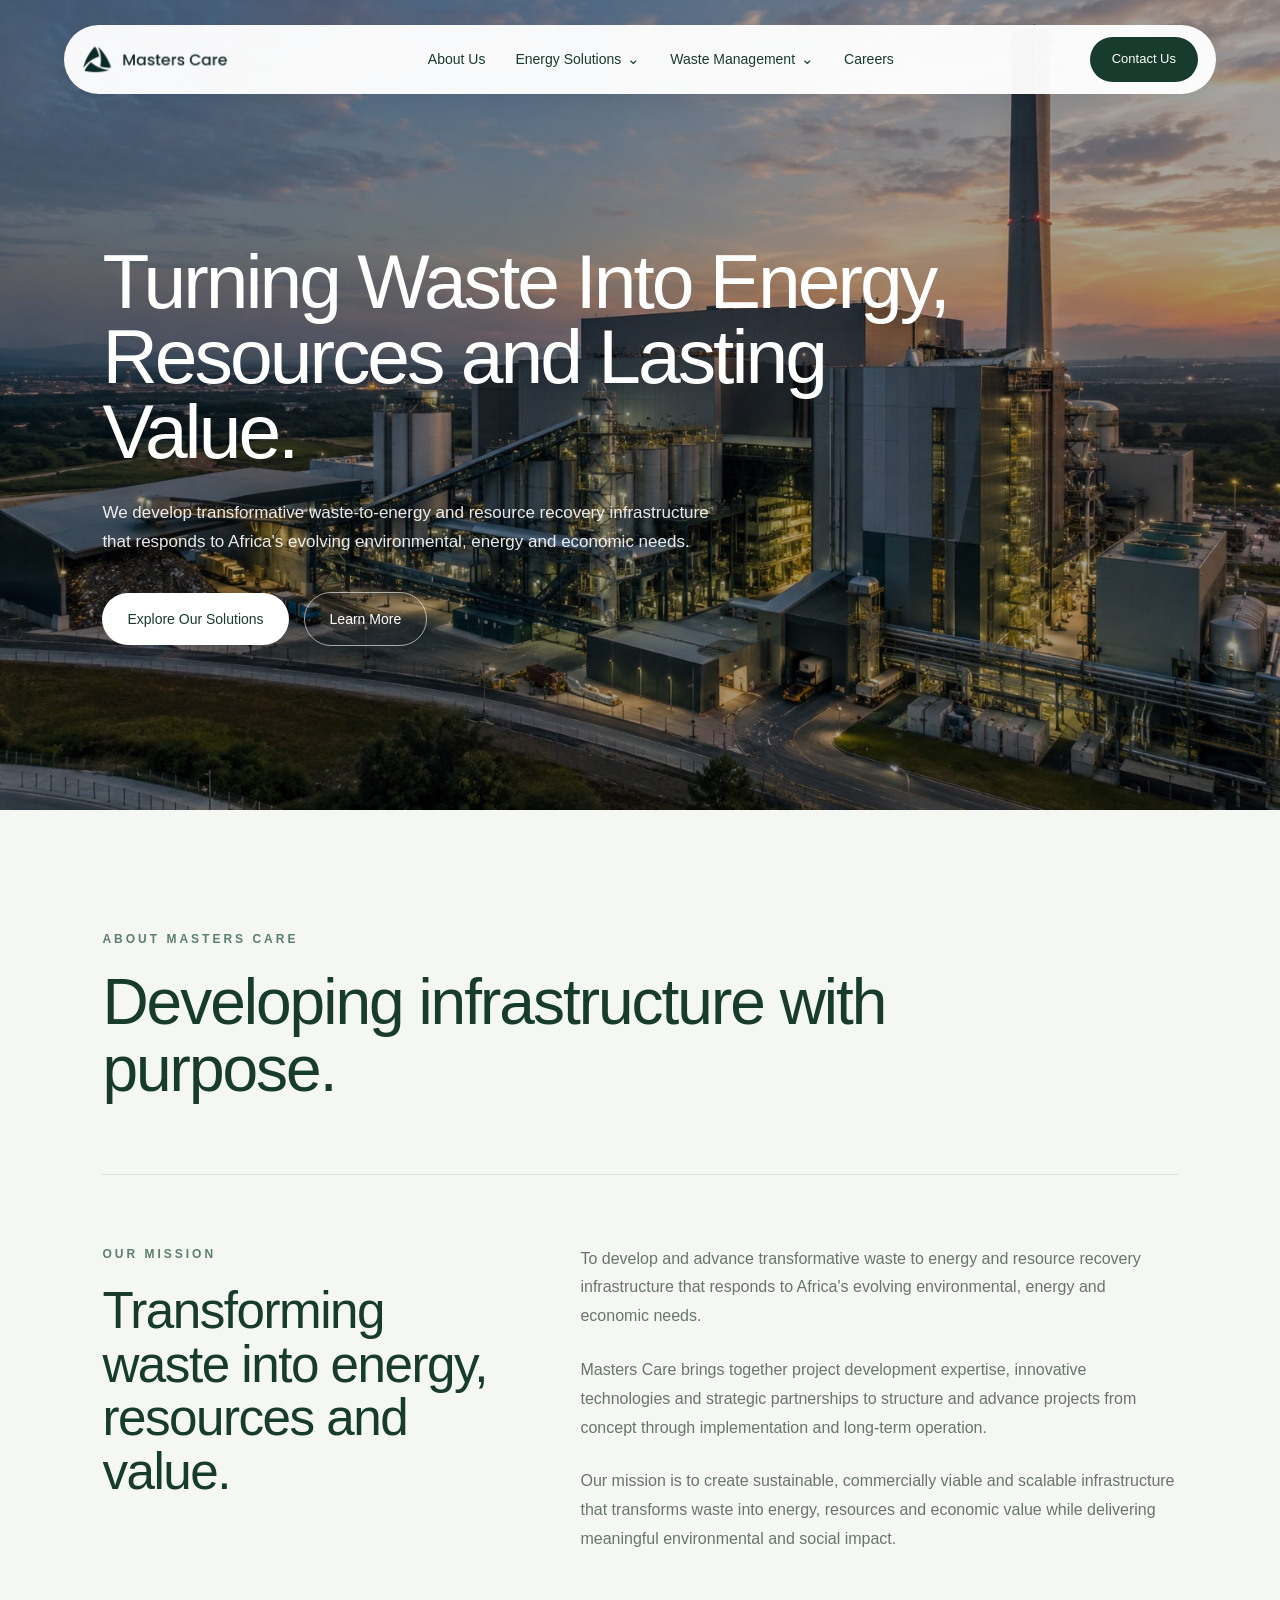
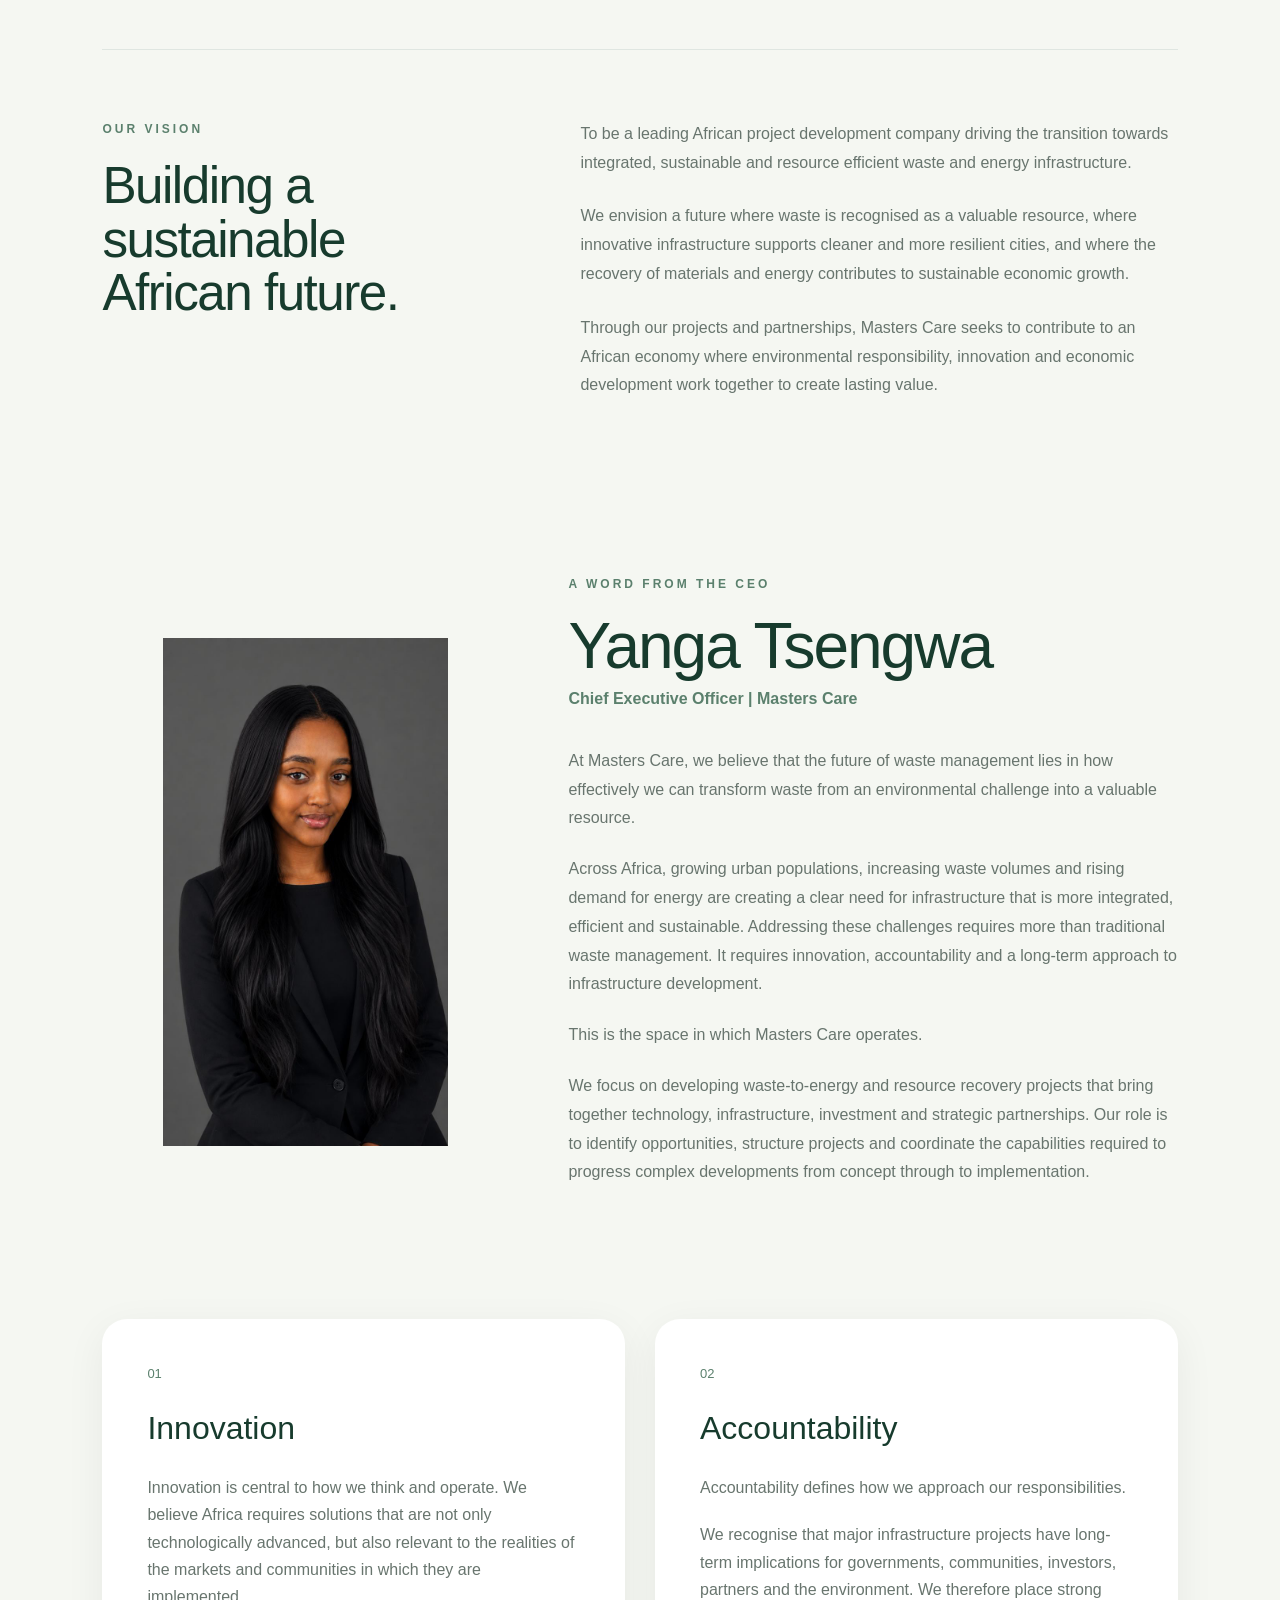
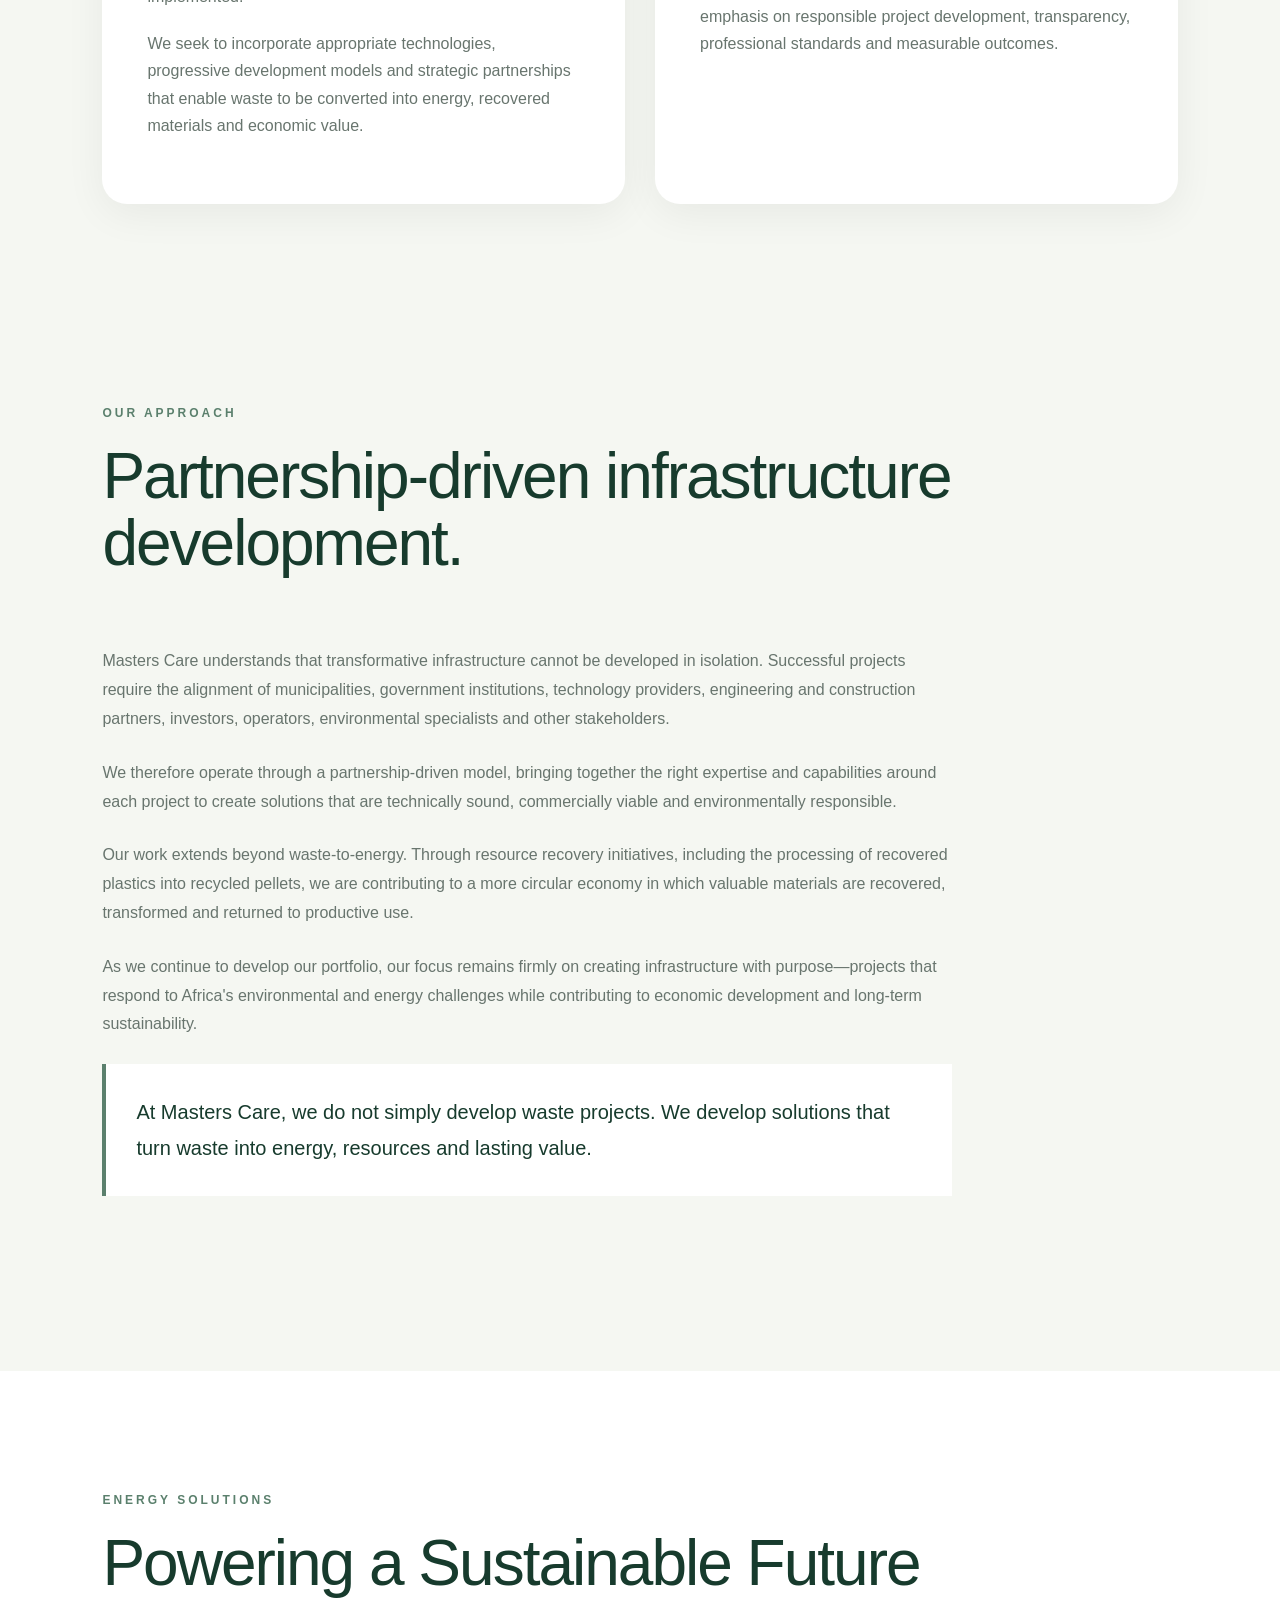
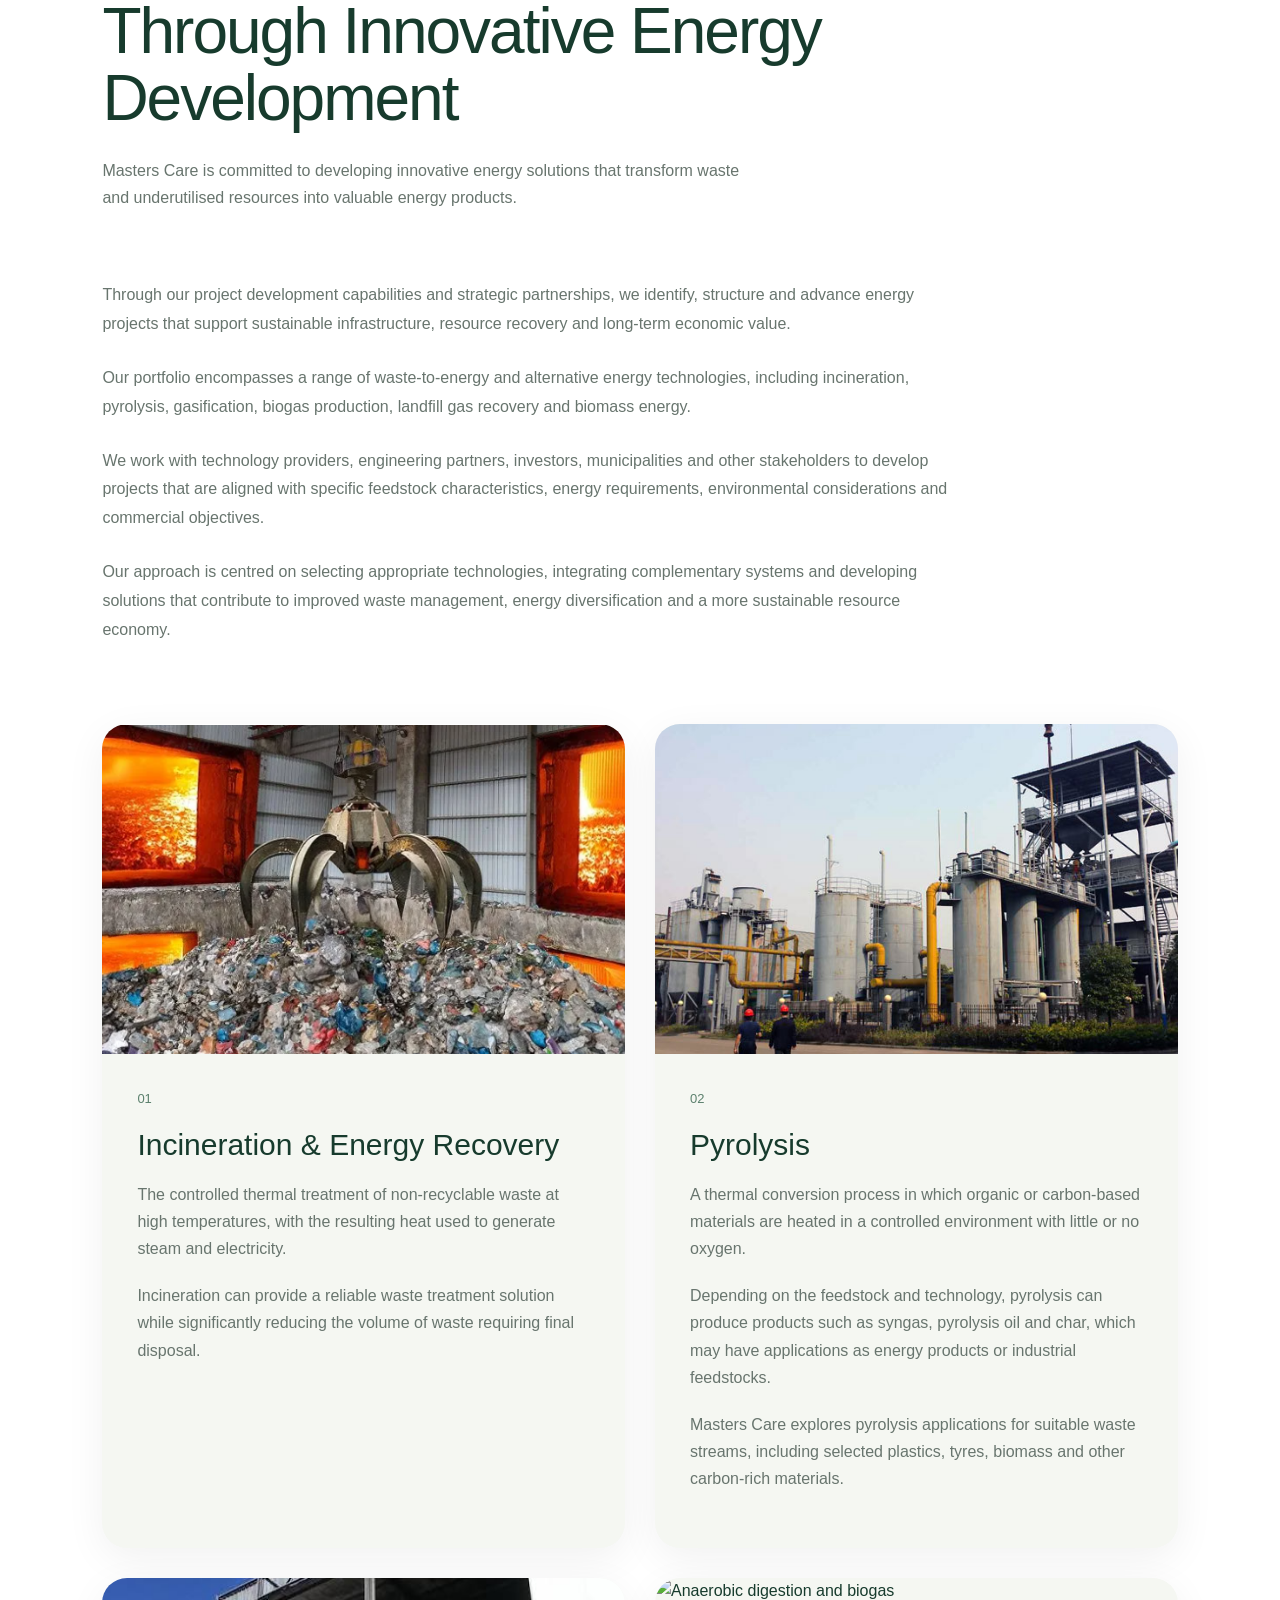
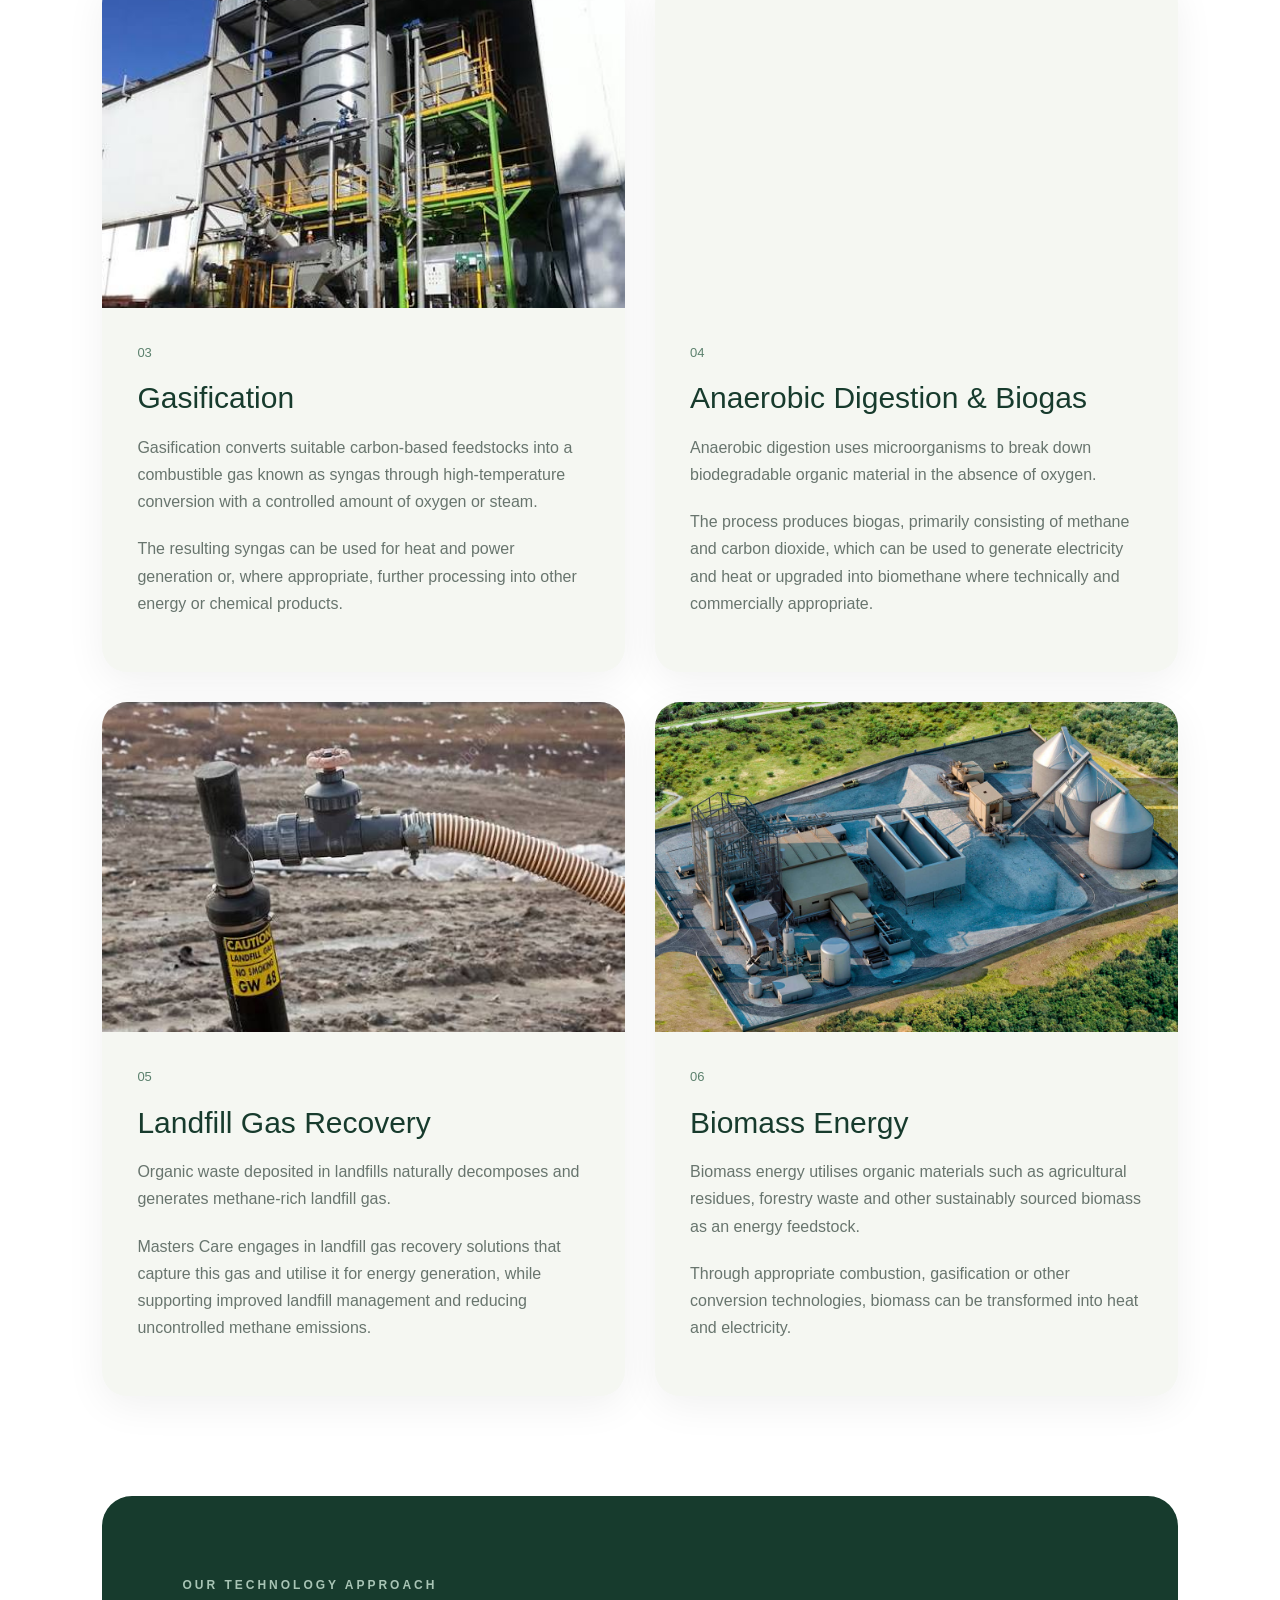
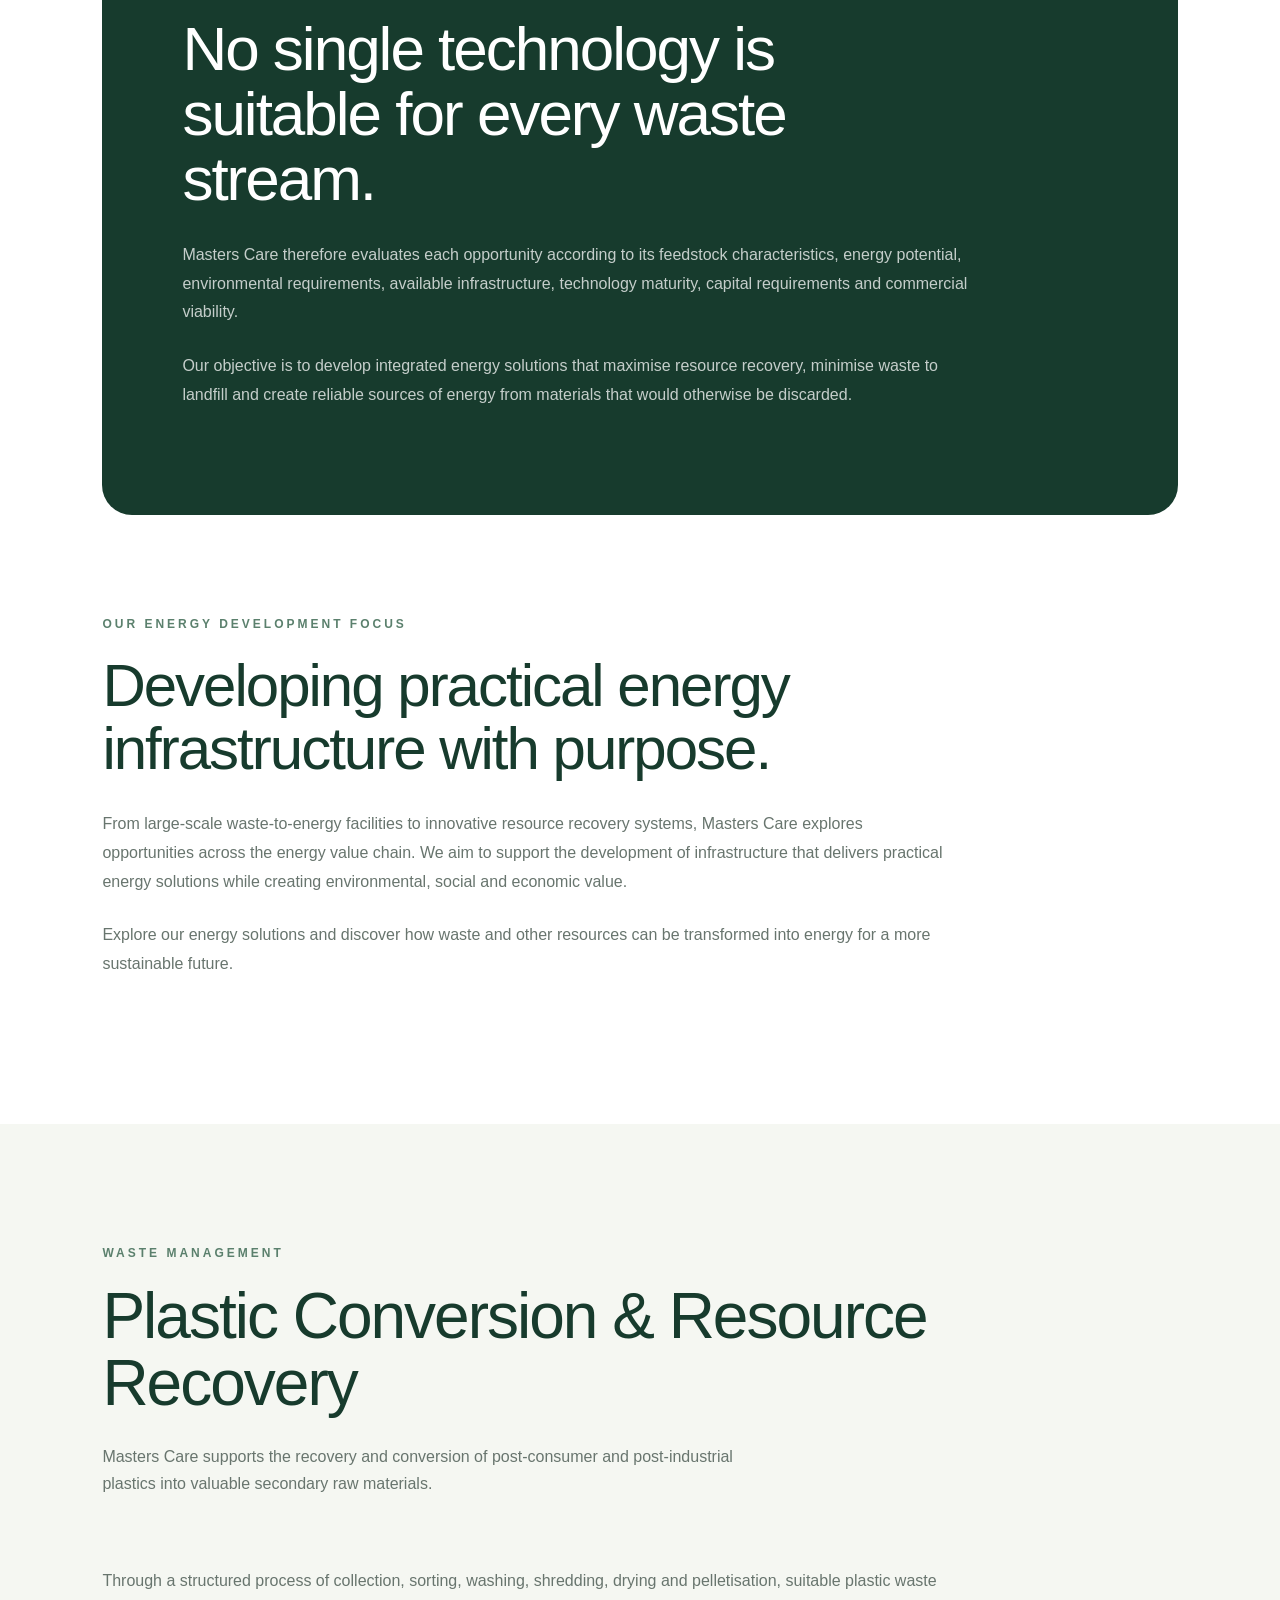
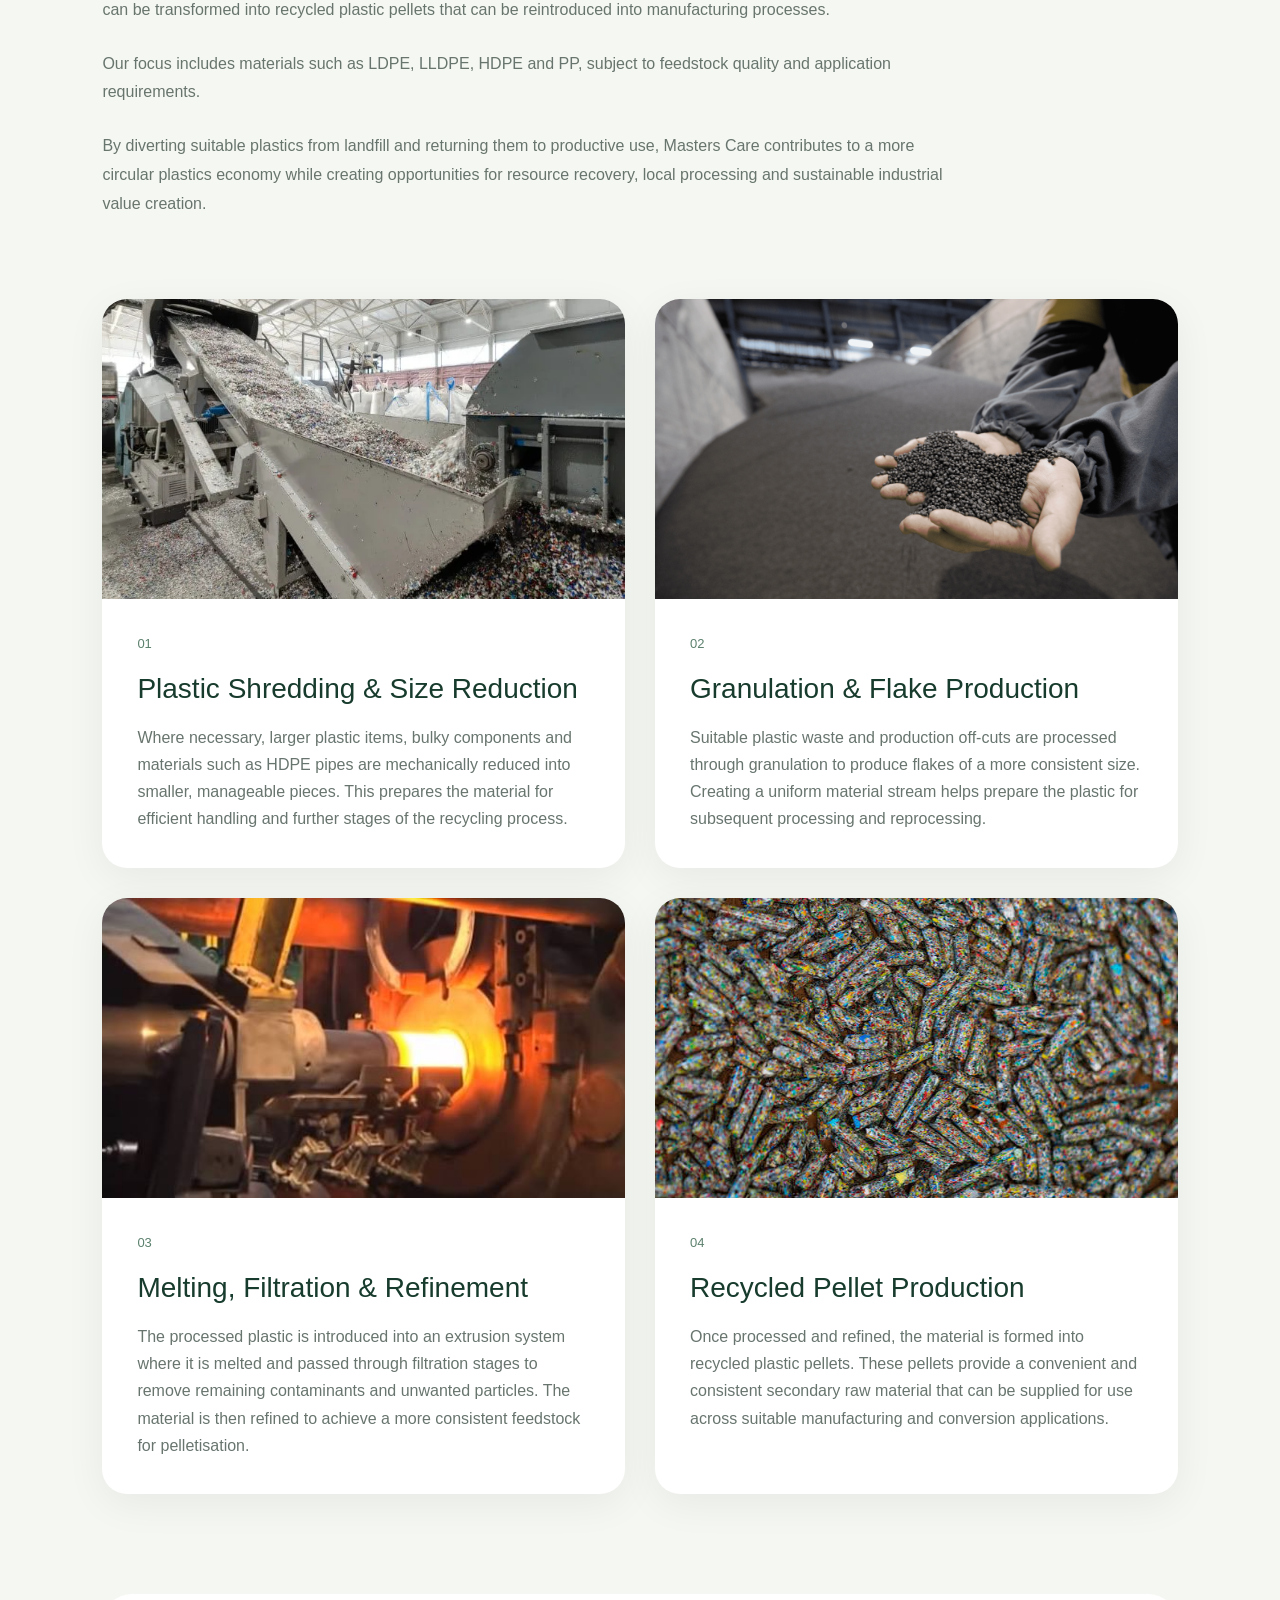
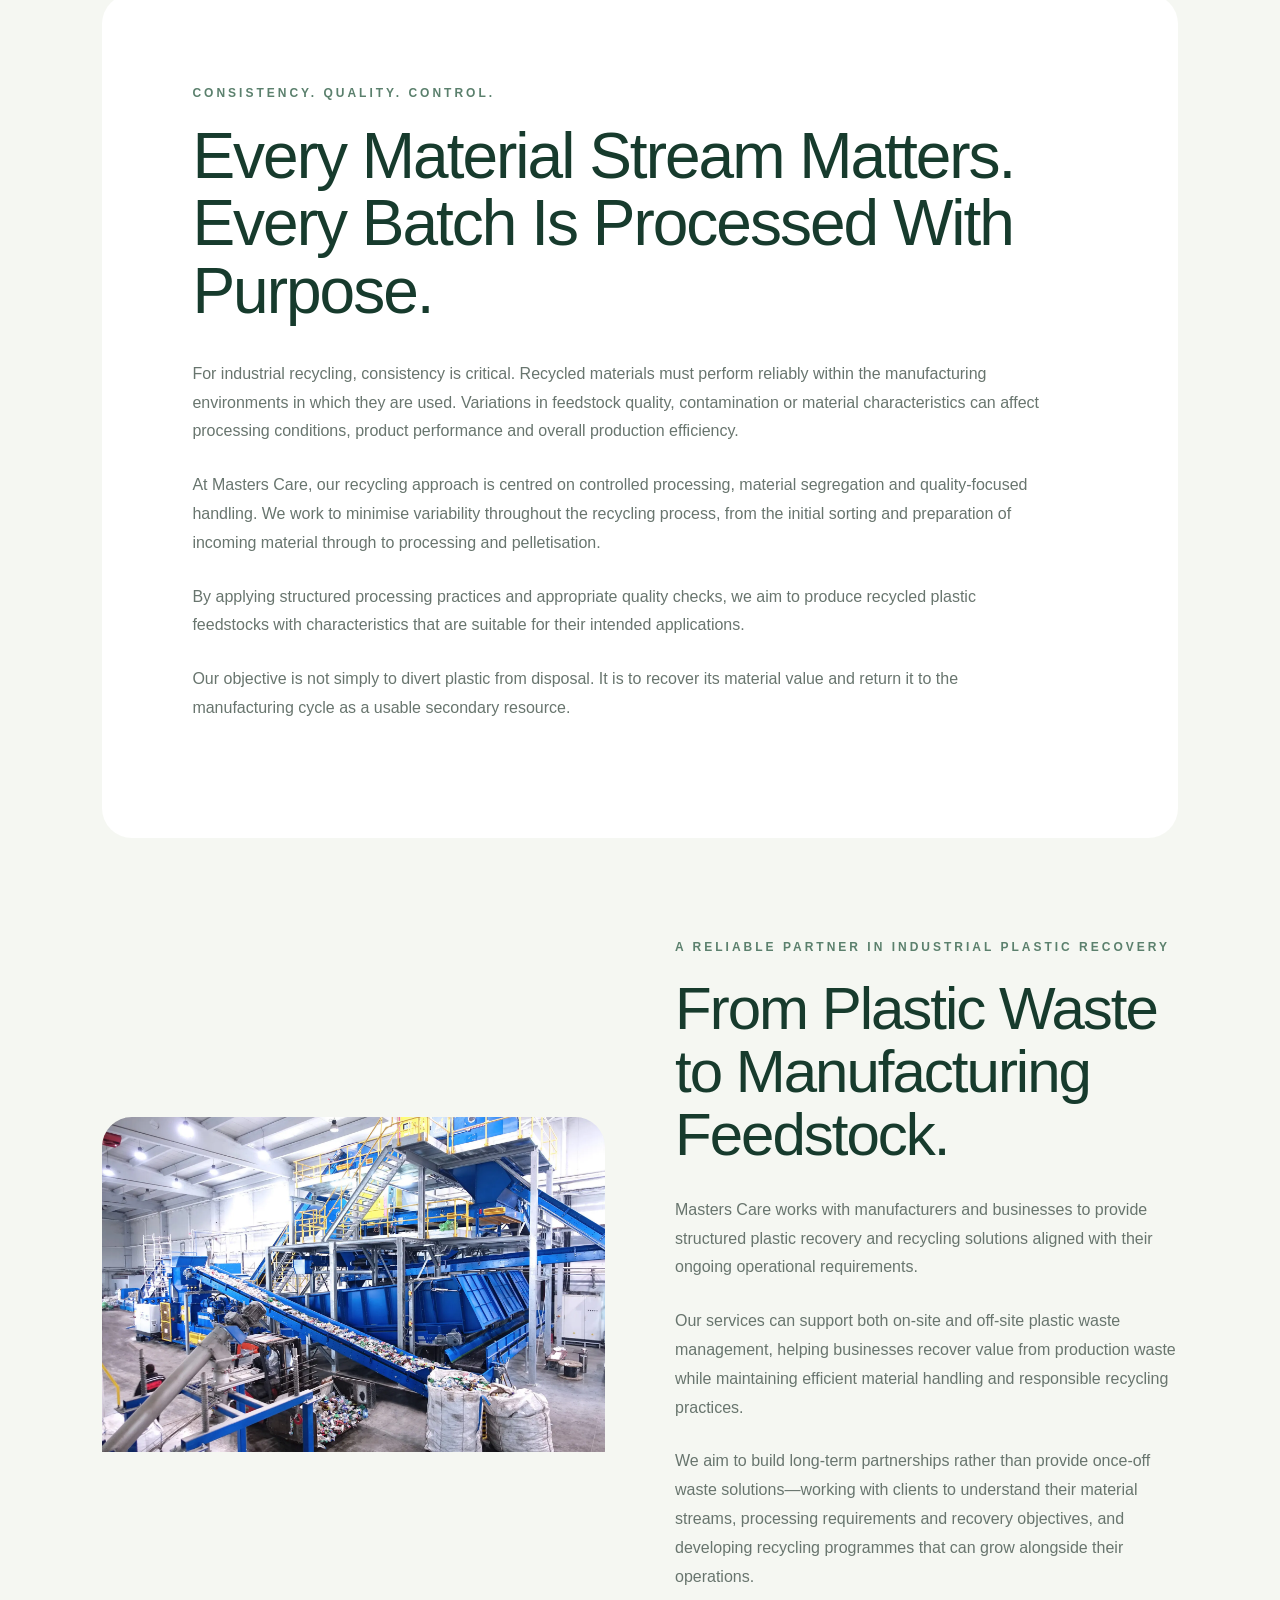
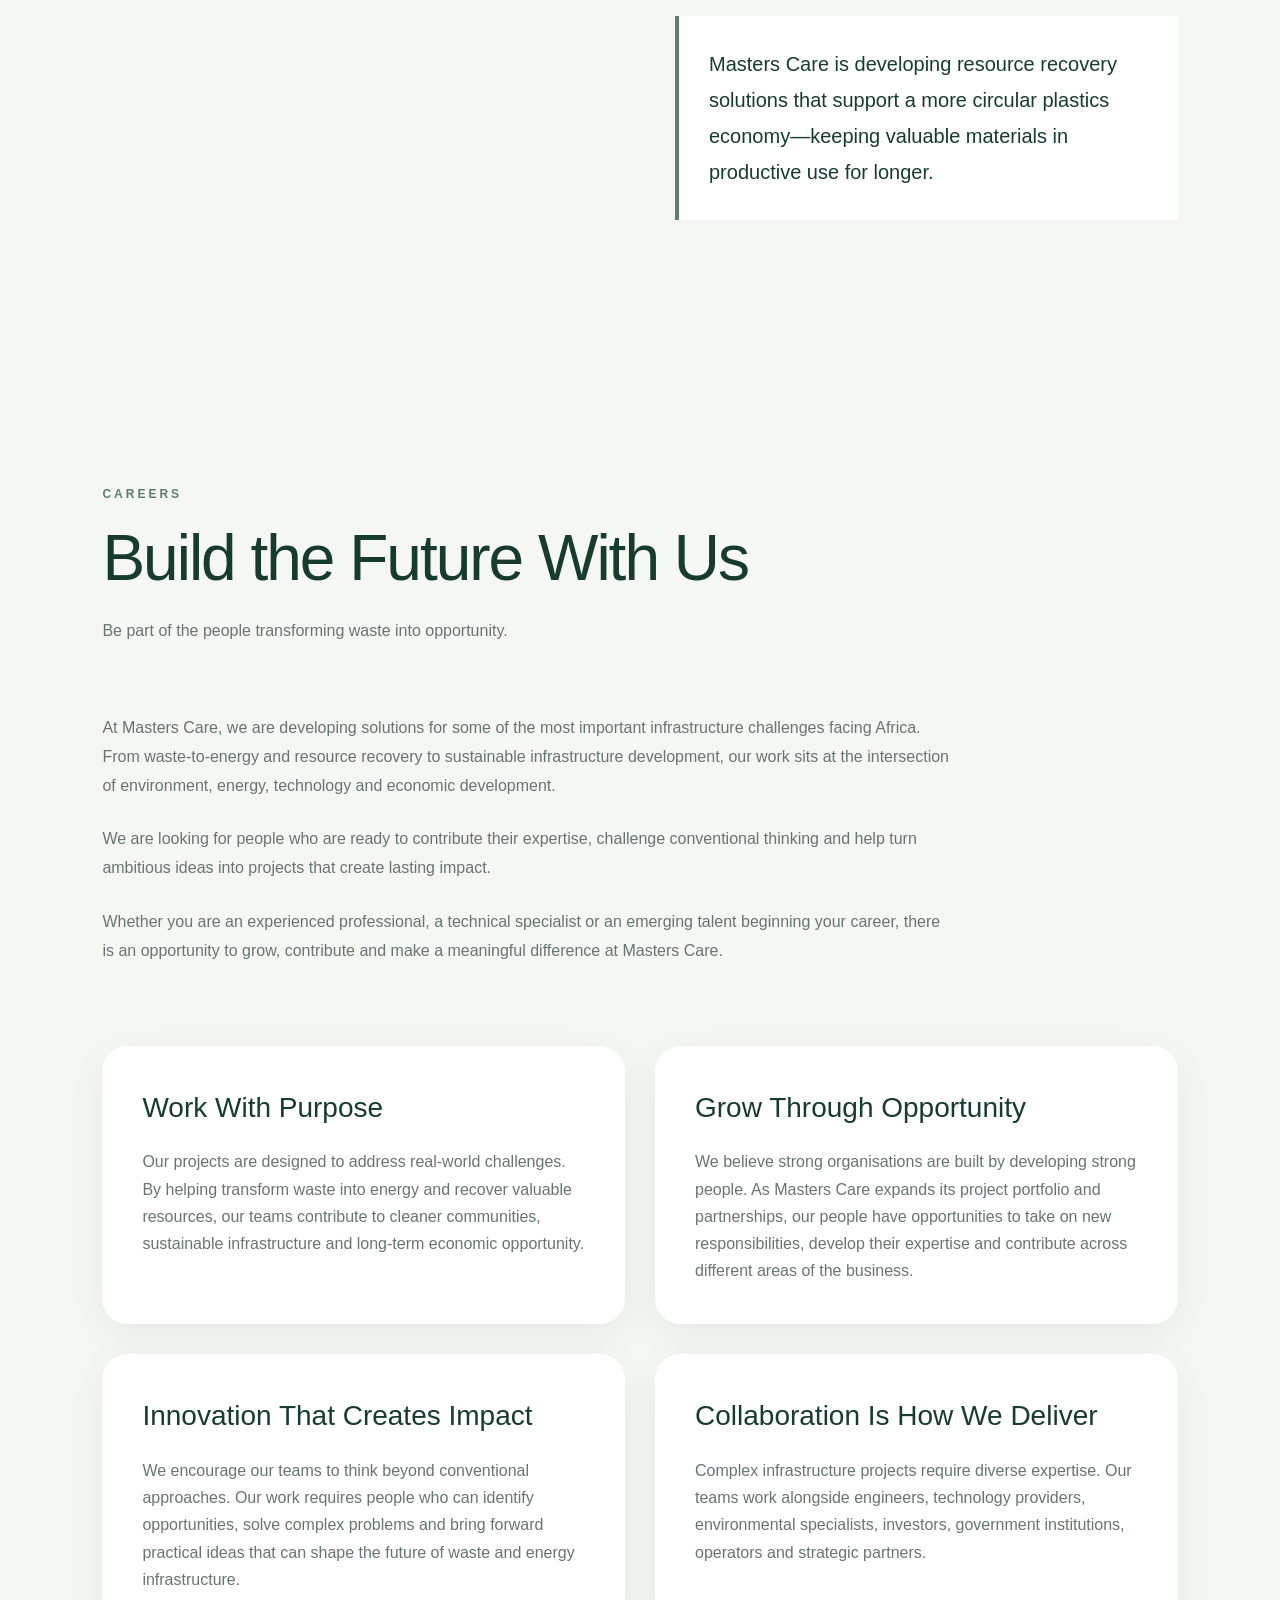
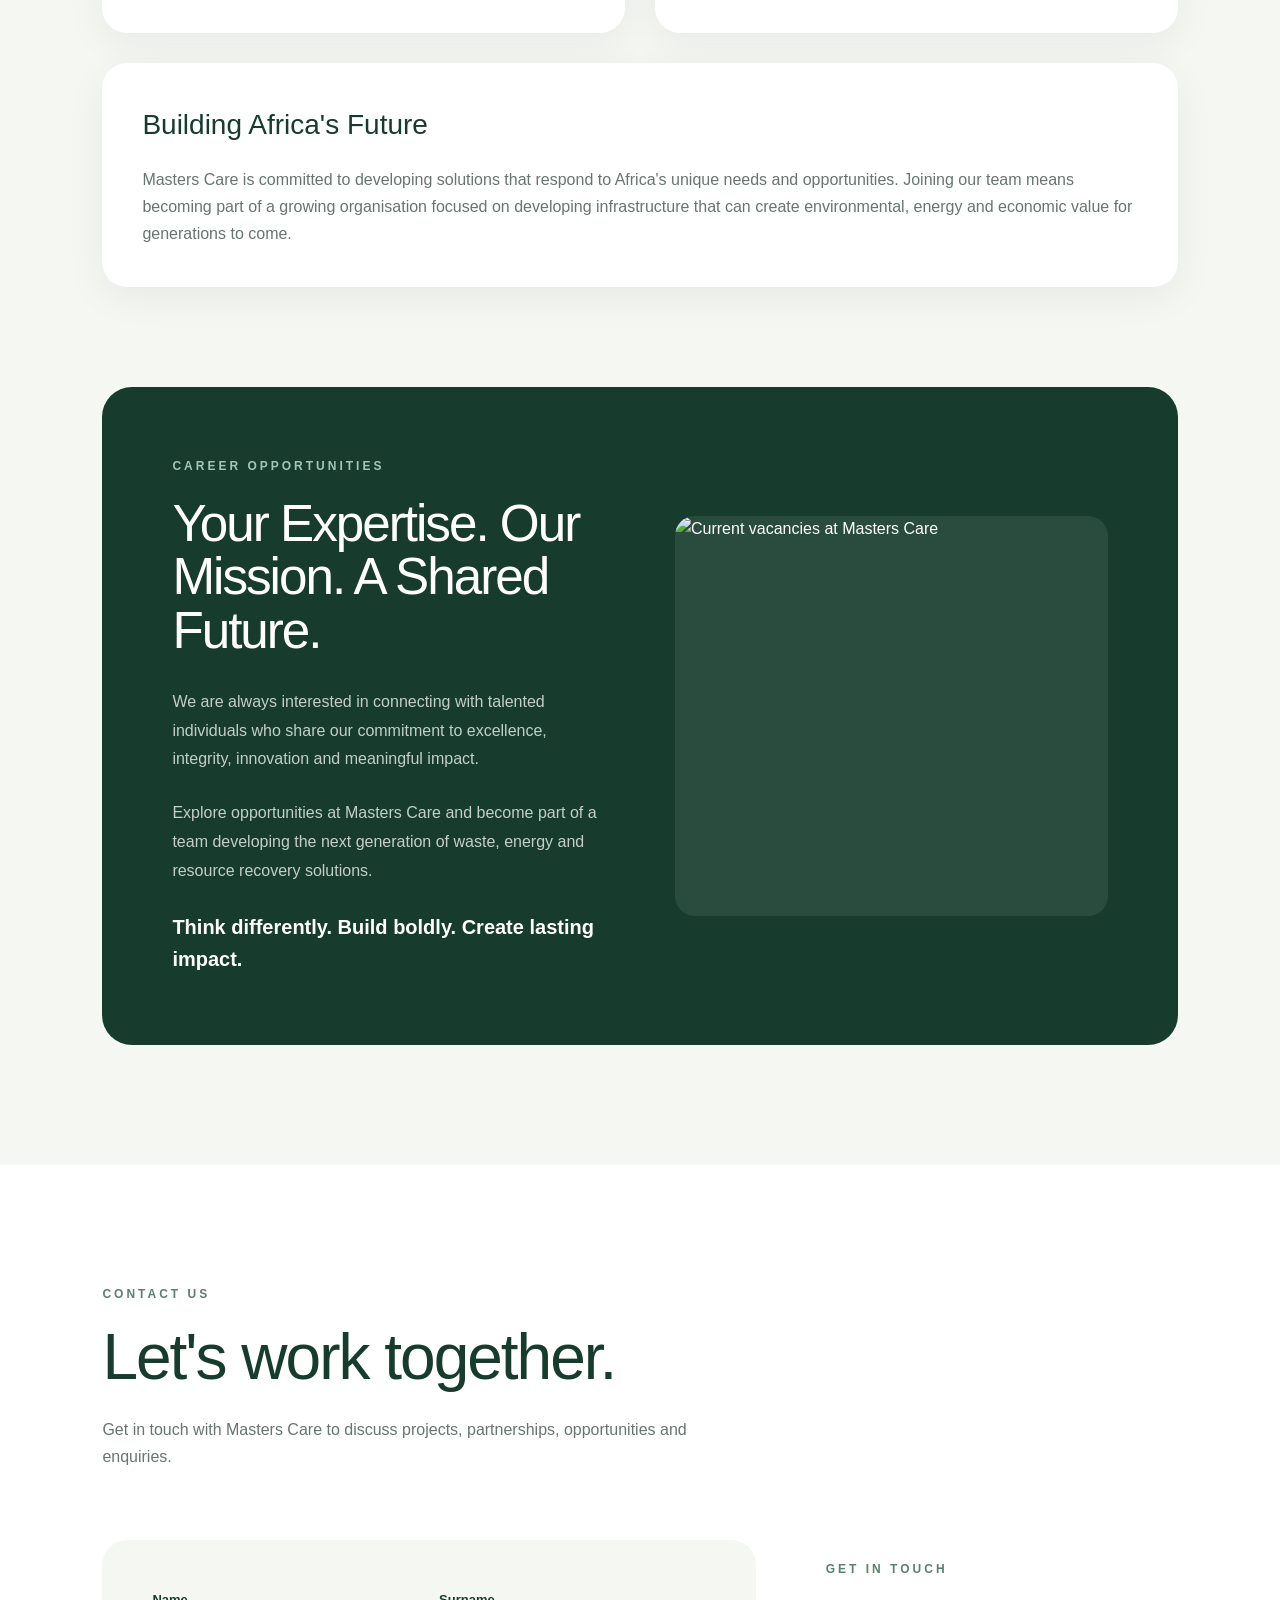
==== index.html @ 73dfe789 "Initial Masters Care website" ====
<!DOCTYPE html>

<html lang="en">
<head>
    <meta charset="UTF-8">
    <meta name="viewport" content="width=device-width, initial-scale=1.0">
    <link rel="icon" type="image/png" href="images/favicon_masterscare.png">


<title>Masters Care</title>

<meta
    name="description"
    content="Masters Care develops waste-to-energy, resource recovery and sustainable infrastructure solutions across Africa."
>

<link rel="stylesheet" href="css/style.css">


</head>

<body>


<!-- =====================================================
     NAVIGATION
====================================================== -->

<header class="navbar">

    <a href="#home" class="logo">
        <img
            src="images/masterscarelogo.png"
            alt="Masters Care Logo"
        >
    </a>

    <nav class="nav-links">

        <a href="#about">About Us</a>

        <div class="nav-dropdown">
            <button class="dropdown-toggle">
                Energy Solutions
                <span>⌄</span>
            </button>

            <div class="dropdown-menu">
                <a href="#energy">Energy Solutions</a>
                <a href="#incineration">Incineration</a>
                <a href="#pyrolysis">Pyrolysis</a>
                <a href="#gasification">Gasification</a>
                <a href="#anaerobic">Anaerobic Digestion & Biogas</a>
                <a href="#landfill-gas">Landfill Gas Recovery</a>
                <a href="#biomass">Biomass Energy</a>
            </div>
        </div>

        <div class="nav-dropdown">
            <button class="dropdown-toggle">
                Waste Management
                <span>⌄</span>
            </button>

            <div class="dropdown-menu">
                <a href="#waste-management">Waste Management</a>
                <a href="#shredding">Shredding & Size Reduction</a>
                <a href="#granulation">Granulation & Flake Production</a>
                <a href="#refinement">Melting, Filtration & Refinement</a>
                <a href="#pellets">Recycled Pellet Production</a>
            </div>
        </div>

        <a href="#careers">Careers</a>

        

    </nav>


    <div class="nav-actions">

        

        <a href="#contact" class="nav-contact">
            Contact Us
        </a>

        <button
            class="mobile-menu-button"
            aria-label="Open navigation menu"
            type="button"
        >
            ☰
        </button>

    </div>

</header>


<!-- =====================================================
     SEARCH
====================================================== -->

<div class="search-container">

    <form class="search-form">

        <input
            type="search"
            id="site-search"
            placeholder="Search Masters Care..."
            aria-label="Search website"
        >

        <button type="submit">
            Search
        </button>

    </form>

</div>


<!-- =====================================================
     MOBILE NAVIGATION
====================================================== -->

<div class="mobile-menu">

    <a href="#about">About Us</a>

    <a href="#energy">Energy Solutions</a>

    <a href="#waste-management">Waste Management</a>

    <a href="#careers">Careers</a>

    <a href="#contact">Contact Us</a>

</div>


<main>


    <!-- =================================================
         HOME / HERO
    ================================================== -->

    <section id="home" class="hero">

        <div class="hero-overlay"></div>

        <div class="hero-content">

          

            <h1>
                Turning Waste Into
                Energy, Resources
                and Lasting Value.
            </h1>

            <p class="hero-description">
                We develop transformative waste-to-energy and
                resource recovery infrastructure that responds
                to Africa's evolving environmental, energy and
                economic needs.
            </p>

            <div class="hero-buttons">

                <a href="#energy" class="primary-button">
                    Explore Our Solutions
                </a>

                <a href="#about" class="secondary-button">
                    Learn More
                </a>

            </div>

        </div>

    </section>


    <!-- =================================================
         ABOUT US
    ================================================== -->

    <section id="about" class="about-section">

        <div class="section-heading">

            <p class="section-label">
                ABOUT MASTERS CARE
            </p>

            <h2>
                Developing infrastructure
                with purpose.
            </h2>

        </div>


        <!-- MISSION -->

        <div class="about-block">

            <div class="about-block-heading">

                <p class="section-label">
                    OUR MISSION
                </p>

                <h3>
                    Transforming waste into
                    energy, resources and value.
                </h3>

            </div>

            <div class="about-block-content">

                <p>
                    To develop and advance transformative waste
                    to energy and resource recovery infrastructure
                    that responds to Africa's evolving environmental,
                    energy and economic needs.
                </p>

                <p>
                    Masters Care brings together project development
                    expertise, innovative technologies and strategic
                    partnerships to structure and advance projects
                    from concept through implementation and
                    long-term operation.
                </p>

                <p>
                    Our mission is to create sustainable,
                    commercially viable and scalable infrastructure
                    that transforms waste into energy, resources
                    and economic value while delivering meaningful
                    environmental and social impact.
                </p>

            </div>

        </div>


        <!-- VISION -->

        <div class="about-block">

            <div class="about-block-heading">

                <p class="section-label">
                    OUR VISION
                </p>

                <h3>
                    Building a sustainable
                    African future.
                </h3>

            </div>

            <div class="about-block-content">

                <p>
                    To be a leading African project development
                    company driving the transition towards
                    integrated, sustainable and resource efficient
                    waste and energy infrastructure.
                </p>

                <p>
                    We envision a future where waste is recognised
                    as a valuable resource, where innovative
                    infrastructure supports cleaner and more
                    resilient cities, and where the recovery of
                    materials and energy contributes to sustainable
                    economic growth.
                </p>

                <p>
                    Through our projects and partnerships,
                    Masters Care seeks to contribute to an African
                    economy where environmental responsibility,
                    innovation and economic development work
                    together to create lasting value.
                </p>

            </div>

        </div>


        <!-- CEO -->

        <div class="ceo-section">

            <div class="ceo-image">

                <img
                    src="images/about/ceo.jpg"
                    alt="Yanga Tsengwa, Chief Executive Officer of Masters Care"
                >

            </div>

            <div class="ceo-content">

                <p class="section-label">
                    A WORD FROM THE CEO
                </p>

                <h2>
                    Yanga Tsengwa
                </h2>

                <p class="ceo-title">
                    Chief Executive Officer | Masters Care
                </p>

                <p>
                    At Masters Care, we believe that the future
                    of waste management lies in how effectively
                    we can transform waste from an environmental
                    challenge into a valuable resource.
                </p>

                <p>
                    Across Africa, growing urban populations,
                    increasing waste volumes and rising demand
                    for energy are creating a clear need for
                    infrastructure that is more integrated,
                    efficient and sustainable. Addressing these
                    challenges requires more than traditional
                    waste management. It requires innovation,
                    accountability and a long-term approach to
                    infrastructure development.
                </p>

                <p>
                    This is the space in which Masters Care operates.
                </p>

                <p>
                    We focus on developing waste-to-energy and
                    resource recovery projects that bring together
                    technology, infrastructure, investment and
                    strategic partnerships. Our role is to identify
                    opportunities, structure projects and coordinate
                    the capabilities required to progress complex
                    developments from concept through to
                    implementation.
                </p>

            </div>

        </div>


        <!-- INNOVATION -->

        <div class="values-grid">

            <article class="value-card">

                <p class="card-number">
                    01
                </p>

                <h3>
                    Innovation
                </h3>

                <p>
                    Innovation is central to how we think and
                    operate. We believe Africa requires solutions
                    that are not only technologically advanced,
                    but also relevant to the realities of the
                    markets and communities in which they are
                    implemented.
                </p>

                <p>
                    We seek to incorporate appropriate technologies,
                    progressive development models and strategic
                    partnerships that enable waste to be converted
                    into energy, recovered materials and economic
                    value.
                </p>

            </article>


            <!-- ACCOUNTABILITY -->

            <article class="value-card">

                <p class="card-number">
                    02
                </p>

                <h3>
                    Accountability
                </h3>

                <p>
                    Accountability defines how we approach our
                    responsibilities.
                </p>

                <p>
                    We recognise that major infrastructure projects
                    have long-term implications for governments,
                    communities, investors, partners and the
                    environment. We therefore place strong emphasis
                    on responsible project development, transparency,
                    professional standards and measurable outcomes.
                </p>

            </article>

        </div>


        <!-- OUR APPROACH -->

        <div class="approach-section">

            <div class="section-heading">

                <p class="section-label">
                    OUR APPROACH
                </p>

                <h2>
                    Partnership-driven
                    infrastructure development.
                </h2>

            </div>

            <div class="approach-content">

                <p>
                    Masters Care understands that transformative
                    infrastructure cannot be developed in isolation.
                    Successful projects require the alignment of
                    municipalities, government institutions,
                    technology providers, engineering and
                    construction partners, investors, operators,
                    environmental specialists and other stakeholders.
                </p>

                <p>
                    We therefore operate through a partnership-driven
                    model, bringing together the right expertise and
                    capabilities around each project to create
                    solutions that are technically sound,
                    commercially viable and environmentally responsible.
                </p>

                <p>
                    Our work extends beyond waste-to-energy. Through
                    resource recovery initiatives, including the
                    processing of recovered plastics into recycled
                    pellets, we are contributing to a more circular
                    economy in which valuable materials are recovered,
                    transformed and returned to productive use.
                </p>

                <p>
                    As we continue to develop our portfolio, our
                    focus remains firmly on creating infrastructure
                    with purpose—projects that respond to Africa's
                    environmental and energy challenges while
                    contributing to economic development and
                    long-term sustainability.
                </p>

                <p class="approach-highlight">
                    At Masters Care, we do not simply develop
                    waste projects. We develop solutions that turn
                    waste into energy, resources and lasting value.
                </p>

            </div>

        </div>

    </section>


    <!-- =================================================
         ENERGY SOLUTIONS
    ================================================== -->

    <section id="energy" class="energy-section">

        <div class="section-heading">

            <p class="section-label">
                ENERGY SOLUTIONS
            </p>

            <h2>
                Powering a Sustainable Future
                Through Innovative Energy Development
            </h2>

            <p>
                Masters Care is committed to developing innovative
                energy solutions that transform waste and
                underutilised resources into valuable energy
                products.
            </p>

        </div>


        <div class="energy-introduction">

            <p>
                Through our project development capabilities and
                strategic partnerships, we identify, structure and
                advance energy projects that support sustainable
                infrastructure, resource recovery and long-term
                economic value.
            </p>

            <p>
                Our portfolio encompasses a range of waste-to-energy
                and alternative energy technologies, including
                incineration, pyrolysis, gasification, biogas
                production, landfill gas recovery and biomass energy.
            </p>

            <p>
                We work with technology providers, engineering
                partners, investors, municipalities and other
                stakeholders to develop projects that are aligned
                with specific feedstock characteristics, energy
                requirements, environmental considerations and
                commercial objectives.
            </p>

            <p>
                Our approach is centred on selecting appropriate
                technologies, integrating complementary systems and
                developing solutions that contribute to improved
                waste management, energy diversification and a more
                sustainable resource economy.
            </p>

        </div>


        <div class="energy-solutions-grid">


            <!-- INCINERATION -->

            <article id="incineration" class="energy-card">

                <img
                    src="images/energy/incineration.png"
                    alt="Incineration and energy recovery"
                >

                <div class="energy-card-content">

                    <p class="card-number">
                        01
                    </p>

                    <h3>
                        Incineration & Energy Recovery
                    </h3>

                    <p>
                        The controlled thermal treatment of
                        non-recyclable waste at high temperatures,
                        with the resulting heat used to generate
                        steam and electricity.
                    </p>

                    <p>
                        Incineration can provide a reliable waste
                        treatment solution while significantly
                        reducing the volume of waste requiring
                        final disposal.
                    </p>

                </div>

            </article>


            <!-- PYROLYSIS -->

            <article id="pyrolysis" class="energy-card">

                <img
                    src="images/energy/waste-pyrolysis-plant.jpg"
                    alt="Pyrolysis waste conversion"
                >

                <div class="energy-card-content">

                    <p class="card-number">
                        02
                    </p>

                    <h3>
                        Pyrolysis
                    </h3>

                    <p>
                        A thermal conversion process in which
                        organic or carbon-based materials are
                        heated in a controlled environment with
                        little or no oxygen.
                    </p>

                    <p>
                        Depending on the feedstock and technology,
                        pyrolysis can produce products such as
                        syngas, pyrolysis oil and char, which may
                        have applications as energy products or
                        industrial feedstocks.
                    </p>

                    <p>
                        Masters Care explores pyrolysis applications
                        for suitable waste streams, including
                        selected plastics, tyres, biomass and other
                        carbon-rich materials.
                    </p>

                </div>

            </article>


            <!-- GASIFICATION -->

            <article id="gasification" class="energy-card">

                <img
                    src="images/energy/gasitification.jpg"
                    alt="Gasification technology"
                >

                <div class="energy-card-content">

                    <p class="card-number">
                        03
                    </p>

                    <h3>
                        Gasification
                    </h3>

                    <p>
                        Gasification converts suitable carbon-based
                        feedstocks into a combustible gas known as
                        syngas through high-temperature conversion
                        with a controlled amount of oxygen or steam.
                    </p>

                    <p>
                        The resulting syngas can be used for heat
                        and power generation or, where appropriate,
                        further processing into other energy or
                        chemical products.
                    </p>

                </div>

            </article>


            <!-- ANAEROBIC DIGESTION -->

            <article id="anaerobic" class="energy-card">

                <img
                    src="images/energy/anaerobic-digestion.jpg"
                    alt="Anaerobic digestion and biogas"
                >

                <div class="energy-card-content">

                    <p class="card-number">
                        04
                    </p>

                    <h3>
                        Anaerobic Digestion & Biogas
                    </h3>

                    <p>
                        Anaerobic digestion uses microorganisms to
                        break down biodegradable organic material
                        in the absence of oxygen.
                    </p>

                    <p>
                        The process produces biogas, primarily
                        consisting of methane and carbon dioxide,
                        which can be used to generate electricity
                        and heat or upgraded into biomethane where
                        technically and commercially appropriate.
                    </p>

                </div>

            </article>


            <!-- LANDFILL GAS -->

            <article id="landfill-gas" class="energy-card">

                <img
                    src="images/energy/landfill-gas.jpg"
                    alt="Landfill gas recovery"
                >

                <div class="energy-card-content">

                    <p class="card-number">
                        05
                    </p>

                    <h3>
                        Landfill Gas Recovery
                    </h3>

                    <p>
                        Organic waste deposited in landfills
                        naturally decomposes and generates
                        methane-rich landfill gas.
                    </p>

                    <p>
                        Masters Care engages in landfill gas
                        recovery solutions that capture this gas
                        and utilise it for energy generation,
                        while supporting improved landfill
                        management and reducing uncontrolled
                        methane emissions.
                    </p>

                </div>

            </article>


            <!-- BIOMASS -->

            <article id="biomass" class="energy-card">

                <img
                    src="images/energy/biomass-energy.jpg"
                    alt="Biomass energy"
                >

                <div class="energy-card-content">

                    <p class="card-number">
                        06
                    </p>

                    <h3>
                        Biomass Energy
                    </h3>

                    <p>
                        Biomass energy utilises organic materials
                        such as agricultural residues, forestry
                        waste and other sustainably sourced
                        biomass as an energy feedstock.
                    </p>

                    <p>
                        Through appropriate combustion,
                        gasification or other conversion
                        technologies, biomass can be transformed
                        into heat and electricity.
                    </p>

                </div>

            </article>

        </div>


        <!-- TECHNOLOGY APPROACH -->

        <div class="technology-approach">

            <p class="section-label">
                OUR TECHNOLOGY APPROACH
            </p>

            <h2>
                No single technology is suitable
                for every waste stream.
            </h2>

            <p>
                Masters Care therefore evaluates each opportunity
                according to its feedstock characteristics,
                energy potential, environmental requirements,
                available infrastructure, technology maturity,
                capital requirements and commercial viability.
            </p>

            <p>
                Our objective is to develop integrated energy
                solutions that maximise resource recovery,
                minimise waste to landfill and create reliable
                sources of energy from materials that would
                otherwise be discarded.
            </p>

        </div>


        <!-- ENERGY DEVELOPMENT FOCUS -->

        <div class="energy-focus">

            <p class="section-label">
                OUR ENERGY DEVELOPMENT FOCUS
            </p>

            <h2>
                Developing practical energy
                infrastructure with purpose.
            </h2>

            <p>
                From large-scale waste-to-energy facilities to
                innovative resource recovery systems, Masters
                Care explores opportunities across the energy
                value chain. We aim to support the development
                of infrastructure that delivers practical energy
                solutions while creating environmental, social
                and economic value.
            </p>

            <p>
                Explore our energy solutions and discover how
                waste and other resources can be transformed
                into energy for a more sustainable future.
            </p>

        </div>

    </section>


    <!-- =================================================
         WASTE MANAGEMENT
    ================================================== -->

    <section id="waste-management" class="waste-section">

        <div class="section-heading">

            <p class="section-label">
                WASTE MANAGEMENT
            </p>

            <h2>
                Plastic Conversion &
                Resource Recovery
            </h2>

            <p>
                Masters Care supports the recovery and conversion
                of post-consumer and post-industrial plastics into
                valuable secondary raw materials.
            </p>

        </div>


        <div class="waste-introduction">

            <p>
                Through a structured process of collection,
                sorting, washing, shredding, drying and
                pelletisation, suitable plastic waste can be
                transformed into recycled plastic pellets that
                can be reintroduced into manufacturing processes.
            </p>

            <p>
                Our focus includes materials such as LDPE, LLDPE,
                HDPE and PP, subject to feedstock quality and
                application requirements.
            </p>

            <p>
                By diverting suitable plastics from landfill and
                returning them to productive use, Masters Care
                contributes to a more circular plastics economy
                while creating opportunities for resource recovery,
                local processing and sustainable industrial value
                creation.
            </p>

        </div>


        <!-- PROCESS -->

        <div class="recycling-process">

            <article id="shredding" class="process-card">

                <img
                    src="images\waste\plastic_shredder.jpg"
                    alt="Plastic shredding and size reduction"
                >

                <div class="process-content">

                    <p class="card-number">
                        01
                    </p>

                    <h3>
                        Plastic Shredding & Size Reduction
                    </h3>

                    <p>
                        Where necessary, larger plastic items,
                        bulky components and materials such as
                        HDPE pipes are mechanically reduced into
                        smaller, manageable pieces. This prepares
                        the material for efficient handling and
                        further stages of the recycling process.
                    </p>

                </div>

            </article>


            <article id="granulation" class="process-card">

                <img
                    src="images/waste/granulation.png"
                    alt="Plastic granulation and flake production"
                >

                <div class="process-content">

                    <p class="card-number">
                        02
                    </p>

                    <h3>
                        Granulation & Flake Production
                    </h3>

                    <p>
                        Suitable plastic waste and production
                        off-cuts are processed through granulation
                        to produce flakes of a more consistent
                        size. Creating a uniform material stream
                        helps prepare the plastic for subsequent
                        processing and reprocessing.
                    </p>

                </div>

            </article>


            <article id="refinement" class="process-card">

                <img
                    src="images/waste/melting-extrusion-system.jpg"
                    alt="Plastic melting filtration and refinement"
                >

                <div class="process-content">

                    <p class="card-number">
                        03
                    </p>

                    <h3>
                        Melting, Filtration & Refinement
                    </h3>

                    <p>
                        The processed plastic is introduced into
                        an extrusion system where it is melted
                        and passed through filtration stages to
                        remove remaining contaminants and unwanted
                        particles. The material is then refined
                        to achieve a more consistent feedstock
                        for pelletisation.
                    </p>

                </div>

            </article>


            <article id="pellets" class="process-card">

                <img
                    src="images/waste/pellets.jpg"
                    alt="Recycled plastic pellet production"
                >

                <div class="process-content">

                    <p class="card-number">
                        04
                    </p>

                    <h3>
                        Recycled Pellet Production
                    </h3>

                    <p>
                        Once processed and refined, the material
                        is formed into recycled plastic pellets.
                        These pellets provide a convenient and
                        consistent secondary raw material that
                        can be supplied for use across suitable
                        manufacturing and conversion applications.
                    </p>

                </div>

            </article>

        </div>


        <!-- QUALITY -->

        <div class="quality-section">

            <p class="section-label">
                CONSISTENCY. QUALITY. CONTROL.
            </p>

            <h2>
                Every Material Stream Matters.
                Every Batch Is Processed With Purpose.
            </h2>

            <p>
                For industrial recycling, consistency is critical.
                Recycled materials must perform reliably within
                the manufacturing environments in which they are
                used. Variations in feedstock quality, contamination
                or material characteristics can affect processing
                conditions, product performance and overall
                production efficiency.
            </p>

            <p>
                At Masters Care, our recycling approach is centred
                on controlled processing, material segregation and
                quality-focused handling. We work to minimise
                variability throughout the recycling process,
                from the initial sorting and preparation of
                incoming material through to processing and
                pelletisation.
            </p>

            <p>
                By applying structured processing practices and
                appropriate quality checks, we aim to produce
                recycled plastic feedstocks with characteristics
                that are suitable for their intended applications.
            </p>

            <p>
                Our objective is not simply to divert plastic from
                disposal. It is to recover its material value and
                return it to the manufacturing cycle as a usable
                secondary resource.
            </p>

        </div>


        <!-- INDUSTRIAL PARTNER -->

        <div class="industrial-recovery">

            <div class="industrial-image">

                <img
                    src="images/waste/industrial-Plastic-Recovery.jpg"
                    alt="Industrial plastic recovery"
                >

            </div>

            <div class="industrial-content">

                <p class="section-label">
                    A RELIABLE PARTNER IN INDUSTRIAL PLASTIC RECOVERY
                </p>

                <h2>
                    From Plastic Waste
                    to Manufacturing Feedstock.
                </h2>

                <p>
                    Masters Care works with manufacturers and
                    businesses to provide structured plastic
                    recovery and recycling solutions aligned with
                    their ongoing operational requirements.
                </p>

                <p>
                    Our services can support both on-site and
                    off-site plastic waste management, helping
                    businesses recover value from production waste
                    while maintaining efficient material handling
                    and responsible recycling practices.
                </p>

                <p>
                    We aim to build long-term partnerships rather
                    than provide once-off waste solutions—working
                    with clients to understand their material
                    streams, processing requirements and recovery
                    objectives, and developing recycling programmes
                    that can grow alongside their operations.
                </p>

                <p class="approach-highlight">
                    Masters Care is developing resource recovery
                    solutions that support a more circular plastics
                    economy—keeping valuable materials in productive
                    use for longer.
                </p>

            </div>

        </div>

    </section>


    <!-- =================================================
         CAREERS
    ================================================== -->

    <section id="careers" class="careers-section">

        <div class="section-heading">

            <p class="section-label">
                CAREERS
            </p>

            <h2>
                Build the Future With Us
            </h2>

            <p>
                Be part of the people transforming waste
                into opportunity.
            </p>

        </div>


        <div class="careers-introduction">

            <p>
                At Masters Care, we are developing solutions for
                some of the most important infrastructure
                challenges facing Africa. From waste-to-energy
                and resource recovery to sustainable infrastructure
                development, our work sits at the intersection of
                environment, energy, technology and economic
                development.
            </p>

            <p>
                We are looking for people who are ready to
                contribute their expertise, challenge conventional
                thinking and help turn ambitious ideas into projects
                that create lasting impact.
            </p>

            <p>
                Whether you are an experienced professional,
                a technical specialist or an emerging talent
                beginning your career, there is an opportunity
                to grow, contribute and make a meaningful
                difference at Masters Care.
            </p>

        </div>


        <!-- WHY MASTERS CARE -->

        <div class="careers-values">

            <div class="careers-value">

                <h3>
                    Work With Purpose
                </h3>

                <p>
                    Our projects are designed to address
                    real-world challenges. By helping transform
                    waste into energy and recover valuable
                    resources, our teams contribute to cleaner
                    communities, sustainable infrastructure and
                    long-term economic opportunity.
                </p>

            </div>


            <div class="careers-value">

                <h3>
                    Grow Through Opportunity
                </h3>

                <p>
                    We believe strong organisations are built by
                    developing strong people. As Masters Care
                    expands its project portfolio and partnerships,
                    our people have opportunities to take on new
                    responsibilities, develop their expertise and
                    contribute across different areas of the
                    business.
                </p>

            </div>


            <div class="careers-value">

                <h3>
                    Innovation That Creates Impact
                </h3>

                <p>
                    We encourage our teams to think beyond
                    conventional approaches. Our work requires
                    people who can identify opportunities, solve
                    complex problems and bring forward practical
                    ideas that can shape the future of waste and
                    energy infrastructure.
                </p>

            </div>


            <div class="careers-value">

                <h3>
                    Collaboration Is How We Deliver
                </h3>

                <p>
                    Complex infrastructure projects require
                    diverse expertise. Our teams work alongside
                    engineers, technology providers, environmental
                    specialists, investors, government institutions,
                    operators and strategic partners.
                </p>

            </div>


            <div class="careers-value">

                <h3>
                    Building Africa's Future
                </h3>

                <p>
                    Masters Care is committed to developing
                    solutions that respond to Africa's unique
                    needs and opportunities. Joining our team means
                    becoming part of a growing organisation focused
                    on developing infrastructure that can create
                    environmental, energy and economic value for
                    generations to come.
                </p>

            </div>

        </div>


        <!-- VACANCIES -->

        <div class="vacancies-section">

            <div class="vacancies-content">

                <p class="section-label">
                    CAREER OPPORTUNITIES
                </p>

                <h2>
                    Your Expertise. Our Mission.
                    A Shared Future.
                </h2>

                <p>
                    We are always interested in connecting with
                    talented individuals who share our commitment
                    to excellence, integrity, innovation and
                    meaningful impact.
                </p>

                <p>
                    Explore opportunities at Masters Care and
                    become part of a team developing the next
                    generation of waste, energy and resource
                    recovery solutions.
                </p>

                <p class="career-highlight">
                    Think differently. Build boldly.
                    Create lasting impact.
                </p>

            </div>


            <div class="vacancies-image">

                <img
                    src="images/current-vacancies.jpg"
                    alt="Current vacancies at Masters Care"
                >

            </div>

        </div>

    </section>


    <!-- =================================================
         CONTACT
    ================================================== -->

    <section id="contact" class="contact-section">

        <div class="section-heading">

            <p class="section-label">
                CONTACT US
            </p>

            <h2>
                Let's work together.
            </h2>

            <p>
                Get in touch with Masters Care to discuss
                projects, partnerships, opportunities and
                enquiries.
            </p>

        </div>


        <!-- CONTACT FORM -->

        <div class="contact-layout">

            <div class="contact-form-container">

                <form id="contact-form" class="contact-form">

                    <div class="form-row">

                        <div class="form-group">

                            <label for="name">
                                Name
                            </label>

                            <input
                                type="text"
                                id="name"
                                name="name"
                                required
                            >

                        </div>


                        <div class="form-group">

                            <label for="surname">
                                Surname
                            </label>

                            <input
                                type="text"
                                id="surname"
                                name="surname"
                                required
                            >

                        </div>

                    </div>


                    <div class="form-group">

                        <label for="organization">
                            Organization
                        </label>

                        <input
                            type="text"
                            id="organization"
                            name="organization"
                        >

                    </div>


                    <div class="form-row">

                        <div class="form-group">

                            <label for="email">
                                Email Address
                            </label>

                            <input
                                type="email"
                                id="email"
                                name="email"
                                required
                            >

                        </div>


                        <div class="form-group">

                            <label for="phone">
                                Phone
                            </label>

                            <input
                                type="tel"
                                id="phone"
                                name="phone"
                                required
                            >

                        </div>

                    </div>


                    <div class="form-group">

                        <label for="country">
                            Country
                        </label>

                        <input
                            type="text"
                            id="country"
                            name="country"
                            required
                        >

                    </div>


                    <div class="form-group">

                        <label for="inquiry">
                            Inquiry
                        </label>

                        <textarea
                            id="inquiry"
                            name="inquiry"
                            rows="6"
                            required
                        ></textarea>

                    </div>


                    <button
                        type="submit"
                        class="primary-button form-submit"
                    >
                        Submit
                    </button>

                </form>

            </div>


            <!-- CONTACT DETAILS -->

            <div class="contact-details">

                <p class="section-label">
                    GET IN TOUCH
                </p>

                <h3>
                    Masters Care
                </h3>

                <!--
                    CLIENT CONTACT DETAILS TO BE ADDED LATER

                    Landline:
                    Cell:
                    Email:
                    Physical Address:
                -->

                <div class="contact-detail-item">

                    <span>
                        Telephone
                    </span>

                    <p>
                      (010) - 502 - 5405
                    </p>
                </div>


                <div class="contact-detail-item">

                    <span>
                        Email
                    </span>

                    <p>
                        Contact details to be provided.
                    </p>

                </div>


                <div class="contact-detail-item">

                    <span>
                        Physical Address
                    </span>

                    <p>
                       Details to be provided.
                    </p>

                </div>

            </div>

        </div>

    </section>

</main>


<!-- =====================================================
     FOOTER
====================================================== -->

<footer>

    <div class="footer-logo">

        <img
            src="images/masterscarelogo.png"
            alt="Masters Care"
        >

    </div>

    <p>
        © 2026 Masters Care. All rights reserved.
    </p>

    <p>
        Waste. Energy. Resources. Value.
    </p>

</footer>


<!-- =====================================================
     JAVASCRIPT
====================================================== -->

<script src="js/script.js"></script>


</body>
</html>
---- css/style.css ----
/* =========================================================
GENERAL RESET
========================================================= */

* {
  margin: 0;
  padding: 0;
  box-sizing: border-box;
  }

html {
scroll-behavior: smooth;
}

body {
font-family: Arial, Helvetica, sans-serif;
background: #f5f7f2;
color: #173b2d;
line-height: 1.6;
}

a {
text-decoration: none;
color: inherit;
}

button,
input,
textarea {
font-family: inherit;
}

img {
max-width: 100%;
}

/* =========================================================
COLOUR VARIABLES
========================================================= */

:root {
--green-dark: #173b2d;
--green-deep: #102c22;
--green-light: #5b806d;
--green-pale: #a8c4b5;

--cream: #f5f7f2;
--white: #ffffff;

--text-light: #68756e;
--border-light: #dfe6e1;

--shadow: 0 10px 40px rgba(0, 0, 0, 0.06);

}

/* =========================================================
NAVIGATION
========================================================= */


.navbar {
    position: fixed;
    top: 25px;
    left: 5%;
    right: 5%;
    z-index: 1000;


display: flex;
align-items: center;
justify-content: space-between;

padding: 12px 18px;

background: rgba(255, 255, 255, 0.96);

border-radius: 50px;

box-shadow: 0 5px 25px rgba(0, 0, 0, 0.08);

}

/* LOGO */

.logo img {
width: 150px;
height: auto;
display: block;
}

/* NAV LINKS */

.nav-links {
display: flex;
align-items: center;
gap: 30px;
}

.nav-links > a,
.dropdown-toggle {
font-size: 14px;
font-weight: 500;

color: var(--green-dark);

transition: 0.3s ease;

}

.nav-links > a:hover,
.dropdown-toggle:hover {
opacity: 0.6;
}

/* DROPDOWN */

.nav-dropdown {
position: relative;
}

.dropdown-toggle {
border: none;
background: transparent;
cursor: pointer;

display: flex;
align-items: center;
gap: 6px;

}

.dropdown-toggle span {
font-size: 15px;
}

/* DROPDOWN MENU */

.dropdown-menu {
position: absolute;

top: calc(100% + 15px);
left: 50%;

transform: translateX(-50%) translateY(10px);

min-width: 240px;

padding: 12px;

background: white;

border-radius: 18px;

box-shadow: 0 15px 40px rgba(0, 0, 0, 0.12);

opacity: 0;
visibility: hidden;

transition: 0.25s ease;

}

.nav-dropdown:hover .dropdown-menu {
opacity: 1;
visibility: visible;

transform: translateX(-50%) translateY(0);

}

.dropdown-menu a {
display: block;

padding: 11px 14px;

border-radius: 10px;

font-size: 13px;

color: var(--green-dark);

transition: 0.2s ease;

}

.dropdown-menu a:hover {
background: var(--cream);
}

/* NAV ACTIONS */

.nav-actions {
display: flex;
align-items: center;
gap: 15px;
}

.search-button,
.language-button,
.mobile-menu-button {
border: none;
background: transparent;

color: var(--green-dark);

cursor: pointer;

}

.search-button {
font-size: 17px;
}

.language-button {
font-size: 13px;
font-weight: 600;
}

.mobile-menu-button {
display: none;

font-size: 22px;

}

/* CONTACT BUTTON */

.nav-contact {
background: var(--green-dark);
color: white;

padding: 12px 22px;

border-radius: 30px;

font-size: 13px;

transition: 0.3s ease;

}

.nav-contact:hover {
transform: translateY(-2px);
}

/* =========================================================
SEARCH
========================================================= */

.search-container {
position: fixed;

top: 100px;
right: 5%;

z-index: 90;

width: 350px;

padding: 15px;

background: white;

border-radius: 15px;

box-shadow: 0 15px 40px rgba(0, 0, 0, 0.12);

display: none;

}

.search-form {
display: flex;
gap: 8px;
}

.search-form input {
flex: 1;

padding: 12px 15px;

border: 1px solid var(--border-light);

border-radius: 10px;

outline: none;

}

.search-form button {
padding: 12px 18px;

border: none;

border-radius: 10px;

background: var(--green-dark);
color: white;

cursor: pointer;

}

/* =========================================================
MOBILE MENU
========================================================= */

.mobile-menu {
display: none;
}

/* =========================================================
HERO
========================================================= */

/* =========================================================
   HERO SECTION
========================================================= */

.hero {
    position: relative;
    min-height: 90vh;

    display: flex;
    align-items: center;

    overflow: hidden;

    /* Hero image */
    background-image: url("../images/mastercare_heroImage.jpeg");
    background-size: cover;
    background-position: center;
    background-repeat: no-repeat;
}

/* Dark overlay over the image */
.hero-overlay {
    position: absolute;
    inset: 0;

    background: rgba(0, 0, 0, 0.35);

    z-index: 1;
}

/* Hero text and buttons */
.hero-content {
    position: relative;
    z-index: 2;

    max-width: 900px;
    margin-left: 8%;
    padding-top: 80px;

    color: white;
}

.hero h1 {
    max-width: 850px;

    font-size: clamp(48px, 6vw, 86px);
    line-height: 0.98;

    font-weight: 500;
    letter-spacing: -3px;

    margin-bottom: 30px;
}

.hero-description {
    max-width: 620px;

    font-size: 17px;
    line-height: 1.7;

    margin-bottom: 35px;

    opacity: 0.9;
}

.hero-buttons {
    display: flex;
    gap: 15px;
    align-items: center;
}

/* =========================================================
BUTTONS
========================================================= */

.primary-button,
.secondary-button {
display: inline-block;

padding: 15px 25px;

border-radius: 40px;

font-size: 14px;

transition: 0.3s ease;

}

.primary-button {
background: white;

color: var(--green-dark);

}

.secondary-button {
border: 1px solid rgba(255, 255, 255, 0.6);

color: white;

}

.primary-button:hover,
.secondary-button:hover {
transform: translateY(-3px);
}

/* =========================================================
GENERAL SECTIONS
========================================================= */

section {
scroll-margin-top: 100px;
}

.about-section,
.energy-section,
.waste-section,
.careers-section,
.contact-section {
padding: 120px 8%;
}

.about-section,
.waste-section,
.careers-section,
.contact-section {
background: var(--cream);
}

.energy-section {
background: white;
}

.section-heading {
max-width: 850px;

margin-bottom: 70px;

}

.section-label {
font-size: 12px;

font-weight: 700;

letter-spacing: 3px;

margin-bottom: 20px;

color: var(--green-light);

}

.section-heading h2 {
font-size: clamp(40px, 5vw, 68px);

line-height: 1.05;

font-weight: 500;

letter-spacing: -2px;

margin-bottom: 25px;

}

.section-heading > p:last-child {
max-width: 650px;

color: var(--text-light);

line-height: 1.7;

}

/* =========================================================
ABOUT
========================================================= */

.about-block {
display: grid;

grid-template-columns: 0.8fr 1.2fr;

gap: 80px;

padding: 70px 0;

border-top: 1px solid var(--border-light);

}

.about-block-heading h3 {
max-width: 450px;

font-size: clamp(30px, 4vw, 52px);

line-height: 1.05;

font-weight: 500;

letter-spacing: -1.5px;

}

.about-block-content {
max-width: 700px;
}

.about-block-content p {
margin-bottom: 25px;

color: var(--text-light);

line-height: 1.8;

}

/* =========================================================
CEO
========================================================= */

.ceo-section {
    display: grid;

    grid-template-columns: 0.8fr 1.2fr;

    gap: 60px;

    padding: 80px 0;

    align-items: center;
}

.ceo-image {
    width: 100%;

    overflow: hidden;

    border-radius: 25px;


    aspect-ratio: 4 / 5;
}

.ceo-image img {
    width: 100%;
    height: 100%;

    object-fit: contain;

    object-position: center;

    display: block;
}

.ceo-content {
    align-self: center;
}

.ceo-content h2 {
    font-size: clamp(40px, 5vw, 65px);

    line-height: 1;

    font-weight: 500;

    letter-spacing: -2px;

    margin-bottom: 8px;
}

.ceo-title {
    margin-bottom: 35px;

    color: var(--green-light);

    font-weight: 600;
}

.ceo-content p:not(.section-label):not(.ceo-title) {
    margin-bottom: 22px;

    color: var(--text-light);

    line-height: 1.8;
}
/* =========================================================
VALUES
========================================================= */

.values-grid {
display: grid;

grid-template-columns: repeat(2, 1fr);

gap: 30px;

padding: 30px 0 100px;

}

.value-card {
padding: 45px;

background: white;

border-radius: 25px;

box-shadow: var(--shadow);

}

.card-number {
margin-bottom: 18px;

font-size: 13px;

color: var(--green-light);

}

.value-card h3 {
margin-bottom: 20px;

font-size: 32px;

font-weight: 500;

}

.value-card p:not(.card-number) {
margin-bottom: 20px;

color: var(--text-light);

line-height: 1.7;

}

/* =========================================================
OUR APPROACH
========================================================= */

.approach-section {
padding: 100px 0 30px;
}

.approach-content {
max-width: 850px;
}

.approach-content p {
margin-bottom: 25px;

color: var(--text-light);

line-height: 1.8;

}

.approach-highlight {
padding: 30px;

border-left: 4px solid var(--green-light);

background: white;

color: var(--green-dark) !important;

font-size: 20px;

font-weight: 500;

}

/* =========================================================
ENERGY INTRODUCTION
========================================================= */

.energy-introduction {
max-width: 850px;

margin-bottom: 80px;

}

.energy-introduction p {
margin-bottom: 25px;

color: var(--text-light);

line-height: 1.8;

}

/* =========================================================
ENERGY SOLUTION CARDS
========================================================= */

.energy-solutions-grid {
display: grid;

grid-template-columns: repeat(2, 1fr);

gap: 30px;

}

.energy-card {
overflow: hidden;

background: var(--cream);

border-radius: 25px;

box-shadow: var(--shadow);

transition: 0.3s ease;

}

.energy-card:hover {
transform: translateY(-5px);
}

.energy-card > img {
width: 100%;

height: 330px;

object-fit: cover;

display: block;

}

.energy-card-content {
padding: 35px;
}

.energy-card h3 {
margin-bottom: 18px;

font-size: 30px;

line-height: 1.15;

font-weight: 500;

}

.energy-card-content p:not(.card-number) {
margin-bottom: 20px;

color: var(--text-light);

line-height: 1.7;

}

/* =========================================================
TECHNOLOGY APPROACH
========================================================= */

.technology-approach {
margin-top: 100px;

padding: 80px;

border-radius: 30px;

background: var(--green-dark);

color: white;

}

.technology-approach .section-label {
color: var(--green-pale);
}

.technology-approach h2 {
max-width: 800px;

margin-bottom: 30px;

font-size: clamp(36px, 5vw, 62px);

line-height: 1.05;

font-weight: 500;

letter-spacing: -2px;

}

.technology-approach p:not(.section-label) {
max-width: 800px;

margin-bottom: 25px;

color: rgba(255, 255, 255, 0.75);

line-height: 1.8;

}

/* =========================================================
ENERGY DEVELOPMENT FOCUS
========================================================= */

.energy-focus {
max-width: 850px;

margin-top: 100px;

}

.energy-focus h2 {
margin-bottom: 30px;

font-size: clamp(36px, 5vw, 60px);

line-height: 1.05;

font-weight: 500;

letter-spacing: -2px;

}

.energy-focus p:not(.section-label) {
margin-bottom: 25px;

color: var(--text-light);

line-height: 1.8;

}

/* =========================================================
WASTE MANAGEMENT
========================================================= */

.waste-introduction {
max-width: 850px;

margin-bottom: 80px;

}

.waste-introduction p {
margin-bottom: 25px;

color: var(--text-light);

line-height: 1.8;

}

/* =========================================================
RECYCLING PROCESS
========================================================= */

.recycling-process {
display: grid;

grid-template-columns: repeat(2, 1fr);

gap: 30px;

}

.process-card {
overflow: hidden;

background: white;

border-radius: 25px;

box-shadow: var(--shadow);

}

.process-card > img {
width: 100%;

height: 300px;

object-fit: cover;

display: block;

}

.process-content {
padding: 35px;
}

.process-content h3 {
margin-bottom: 18px;

font-size: 28px;

font-weight: 500;

line-height: 1.2;

}

.process-content p:not(.card-number) {
color: var(--text-light);

line-height: 1.7;

}

/* =========================================================
QUALITY
========================================================= */

.quality-section {
margin-top: 100px;

padding: 90px;

background: white;

border-radius: 30px;

}

.quality-section h2 {
max-width: 900px;

margin-bottom: 35px;

font-size: clamp(38px, 5vw, 65px);

line-height: 1.05;

font-weight: 500;

letter-spacing: -2px;

}

.quality-section p:not(.section-label) {
max-width: 850px;

margin-bottom: 25px;

color: var(--text-light);

line-height: 1.8;

}

/* =========================================================
INDUSTRIAL RECOVERY
========================================================= */

.industrial-recovery {
display: grid;

grid-template-columns: 1fr 1fr;

gap: 70px;

align-items: center;

margin-top: 100px;

}

.industrial-image {
min-height: 550px;

overflow: hidden;

border-radius: 30px;

}

.industrial-image img {
width: 100%;
height: 100%;

object-fit: cover;

display: block;

}

.industrial-content h2 {
margin-bottom: 30px;

font-size: clamp(38px, 5vw, 60px);

line-height: 1.05;

font-weight: 500;

letter-spacing: -2px;

}

.industrial-content p:not(.section-label) {
margin-bottom: 25px;

color: var(--text-light);

line-height: 1.8;

}

/* =========================================================
CAREERS
========================================================= */

.careers-introduction {
max-width: 850px;

margin-bottom: 80px;

}

.careers-introduction p {
margin-bottom: 25px;

color: var(--text-light);

line-height: 1.8;

}

.careers-values {
display: grid;

grid-template-columns: repeat(2, 1fr);

gap: 30px;

}

.careers-value {
padding: 40px;

background: white;

border-radius: 25px;

box-shadow: var(--shadow);

}

.careers-value:last-child {
grid-column: span 2;
}

.careers-value h3 {
margin-bottom: 18px;

font-size: 28px;

font-weight: 500;

}

.careers-value p {
color: var(--text-light);

line-height: 1.7;

}

/* =========================================================
VACANCIES
========================================================= */

.vacancies-section {
display: grid;

grid-template-columns: 1fr 1fr;

gap: 70px;

align-items: center;

margin-top: 100px;

padding: 70px;

background: var(--green-dark);

border-radius: 30px;

color: white;

}

.vacancies-content h2 {
margin-bottom: 30px;

font-size: clamp(36px, 4vw, 55px);

line-height: 1.05;

font-weight: 500;

letter-spacing: -2px;

}

.vacancies-content p:not(.section-label):not(.career-highlight) {
margin-bottom: 25px;

color: rgba(255, 255, 255, 0.75);

line-height: 1.8;

}

.vacancies-content .section-label {
color: var(--green-pale);
}

.career-highlight {
font-size: 20px;

font-weight: 600;

}

.vacancies-image {
min-height: 400px;

overflow: hidden;

border-radius: 20px;

background: #294c3e;

}

.vacancies-image img {
width: 100%;
height: 100%;

object-fit: cover;

display: block;

}

/* =========================================================
CONTACT
========================================================= */

.contact-section {
background: white;
}

.contact-layout {
display: grid;

grid-template-columns: 1.3fr 0.7fr;

gap: 70px;

align-items: start;

}

/* CONTACT FORM */

.contact-form-container {
padding: 50px;

background: var(--cream);

border-radius: 25px;

}

.form-row {
display: grid;

grid-template-columns: 1fr 1fr;

gap: 20px;

}

.form-group {
margin-bottom: 22px;
}

.form-group label {
display: block;

margin-bottom: 8px;

font-size: 13px;

font-weight: 600;

color: var(--green-dark);

}

.form-group input,
.form-group textarea {
width: 100%;

padding: 14px 16px;

border: 1px solid var(--border-light);

border-radius: 10px;

background: white;

color: var(--green-dark);

outline: none;

transition: 0.2s ease;

}

.form-group input:focus,
.form-group textarea:focus {
border-color: var(--green-light);

box-shadow: 0 0 0 3px rgba(91, 128, 109, 0.1);

}

.form-group textarea {
resize: vertical;
}

.form-submit {
border: none;

background: var(--green-dark);

color: white;

cursor: pointer;

}

/* CONTACT DETAILS */

.contact-details {
padding-top: 20px;
}

.contact-details h3 {
margin-bottom: 40px;

font-size: 38px;

font-weight: 500;

}

.contact-detail-item {
padding: 25px 0;

border-top: 1px solid var(--border-light);

}

.contact-detail-item span {
display: block;

margin-bottom: 7px;

font-size: 12px;

font-weight: 700;

letter-spacing: 2px;

text-transform: uppercase;

color: var(--green-light);

}

.contact-detail-item p {
color: var(--text-light);
}

/* =========================================================
FOOTER
========================================================= */

footer {
    padding: 50px 7%;

    background: #173b2d;

    color: #ffffff;

    text-align: center;
}

.footer-logo {
    margin-bottom: 20px;
}

.footer-logo img {
    width: 150px;

    margin: 0 auto;

    filter: brightness(0) invert(1);
}

footer p {
    margin: 7px 0;

    color: rgba(255, 255, 255, 0.7);

    font-size: 13px;
}

/* =========================================================
RESPONSIVE — TABLET
========================================================= */

@media (max-width: 1100px) {

.nav-links {
    gap: 18px;
}

.nav-contact {
    padding: 10px 16px;
}

.about-block,
.ceo-section,
.industrial-recovery {
    gap: 50px;
}

.technology-approach,
.quality-section,
.vacancies-section {
    padding: 55px;
}

}

/* =========================================================
RESPONSIVE — MOBILE NAVIGATION
========================================================= */

@media (max-width: 900px) {

.nav-links {
    display: none;
}

.navbar {
    left: 4%;
    right: 4%;
}

.mobile-menu-button {
    display: block;
}

.nav-contact {
    display: none;
}

.search-button,
.language-button {
    display: none;
}

.mobile-menu {
    position: fixed;

    top: 90px;
    left: 4%;
    right: 4%;

    z-index: 95;

    padding: 20px;

    background: white;

    border-radius: 20px;

    box-shadow: 0 15px 40px rgba(0, 0, 0, 0.12);
}

.mobile-menu a {
    display: block;

    padding: 14px;

    border-bottom: 1px solid var(--border-light);

    color: var(--green-dark);

    font-size: 15px;
}

.mobile-menu a:last-child {
    border-bottom: none;
}

.about-block,
.ceo-section,
.industrial-recovery,
.contact-layout {
    grid-template-columns: 1fr;
}

.energy-solutions-grid,
.recycling-process,
.careers-values {
    grid-template-columns: 1fr;
}

.careers-value:last-child {
    grid-column: auto;
}

.vacancies-section {
    grid-template-columns: 1fr;
}

}

/* =========================================================
RESPONSIVE — SMALL MOBILE
========================================================= */

@media (max-width: 600px) {

.navbar {
    top: 15px;

    padding: 10px 14px;
}

.logo img {
    width: 120px;
}

.hero-content {
    margin-left: 6%;
    margin-right: 6%;

    padding-top: 100px;
}

.hero h1 {
    font-size: 45px;

    letter-spacing: -2px;
}

.hero-description {
    font-size: 15px;
}

.hero-buttons {
    flex-direction: column;

    align-items: flex-start;
}

.about-section,
.energy-section,
.waste-section,
.careers-section,
.contact-section {
    padding: 80px 6%;
}

.section-heading {
    margin-bottom: 50px;
}

.about-block {
    padding: 50px 0;
}

.ceo-section {
    padding: 60px 0;
}

.ceo-image,
.industrial-image {
    min-height: 400px;
}

.values-grid {
    grid-template-columns: 1fr;

    padding-bottom: 60px;
}

.value-card,
.careers-value {
    padding: 30px;
}

.technology-approach,
.quality-section,
.vacancies-section {
    padding: 35px 25px;
}

.energy-card > img,
.process-card > img {
    height: 250px;
}

.contact-form-container {
    padding: 60px 20px;
}

.form-row {
    grid-template-columns: 1fr;
    gap: 0;
}

footer {
    flex-direction: column;

    text-align: left;
}


}
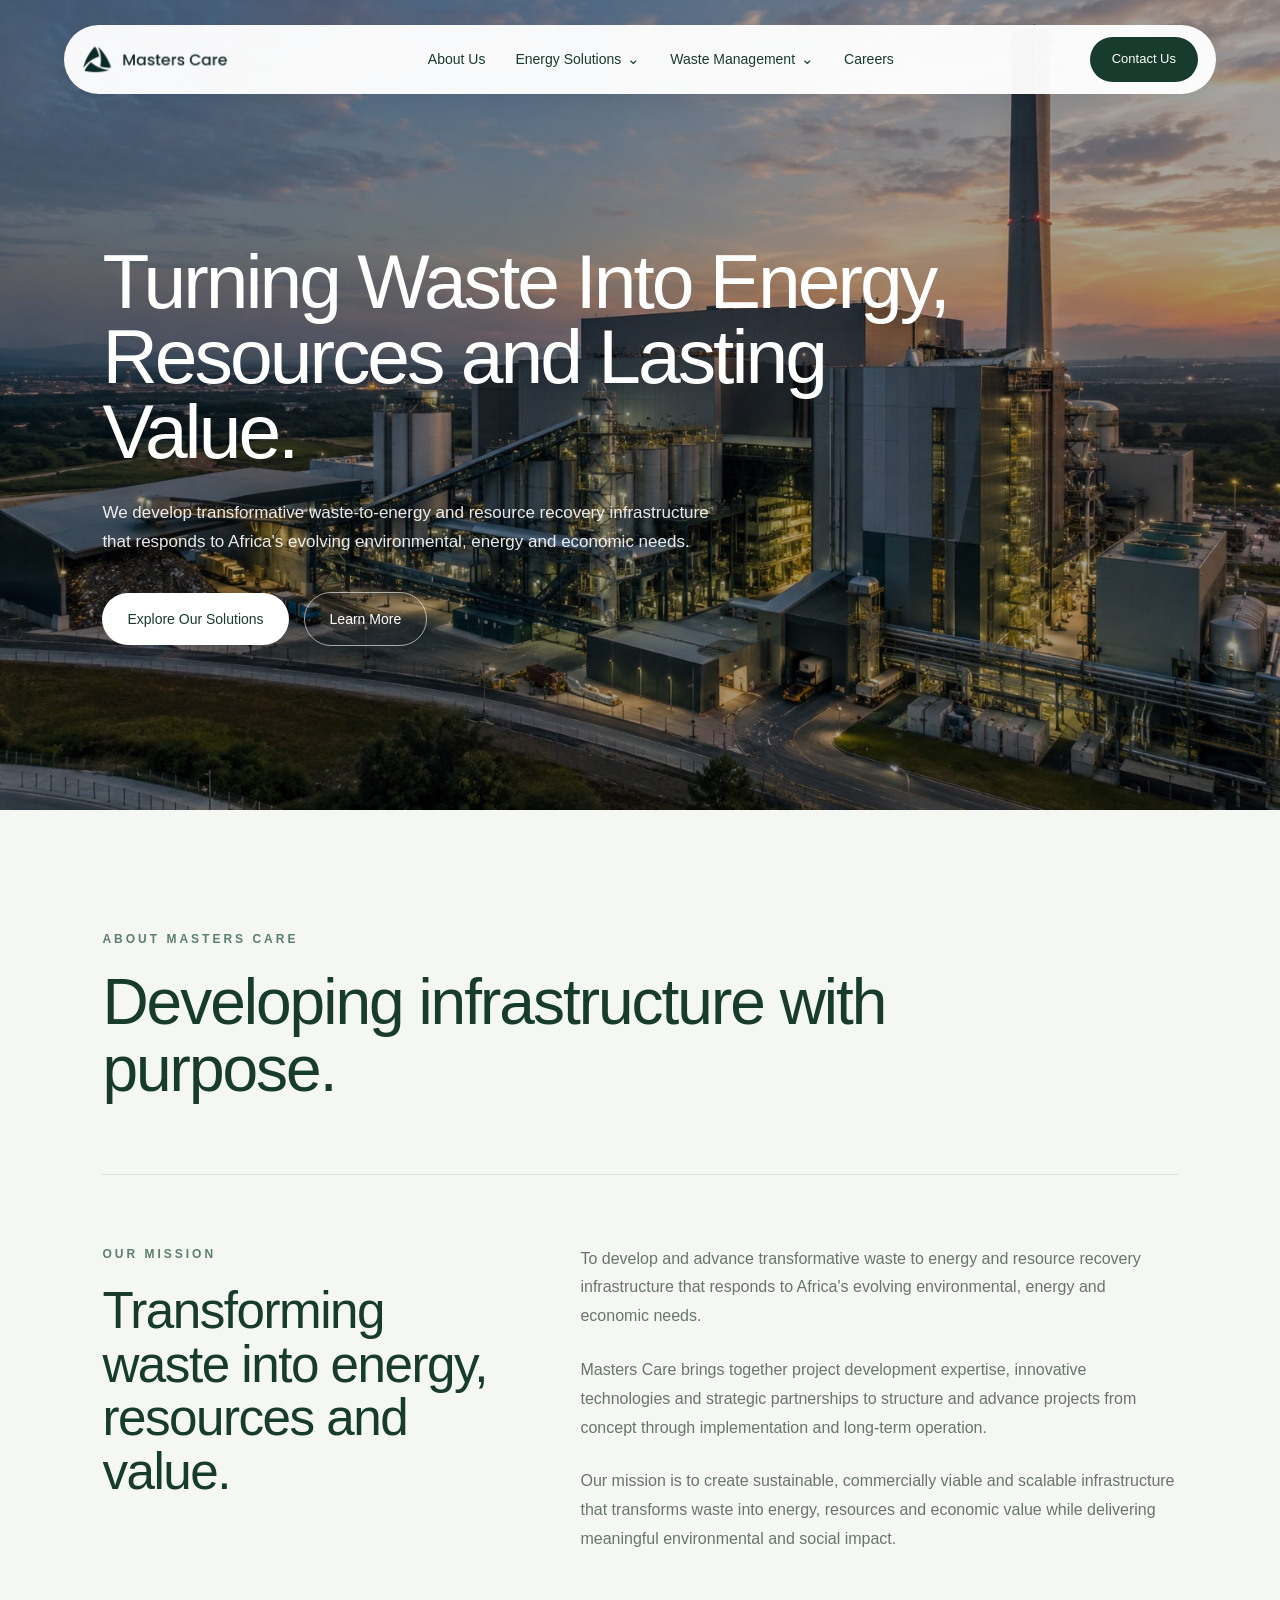
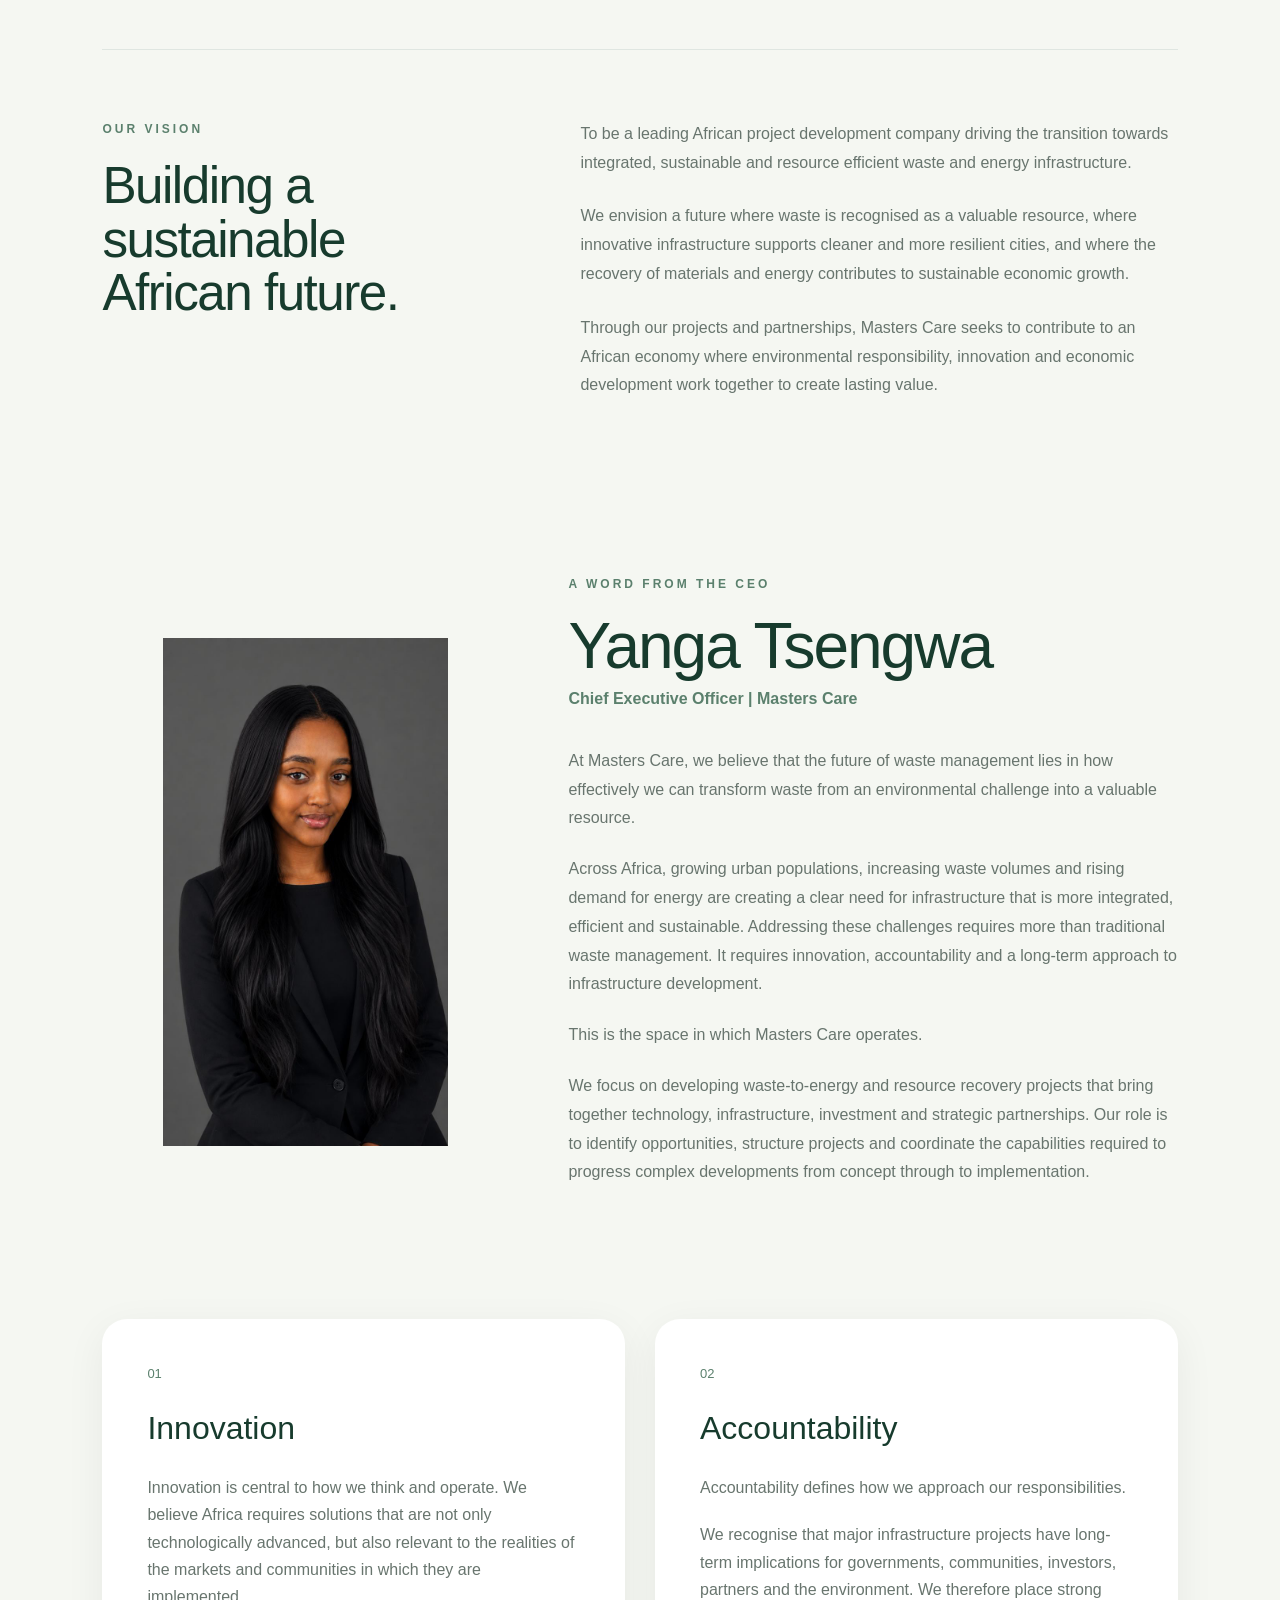
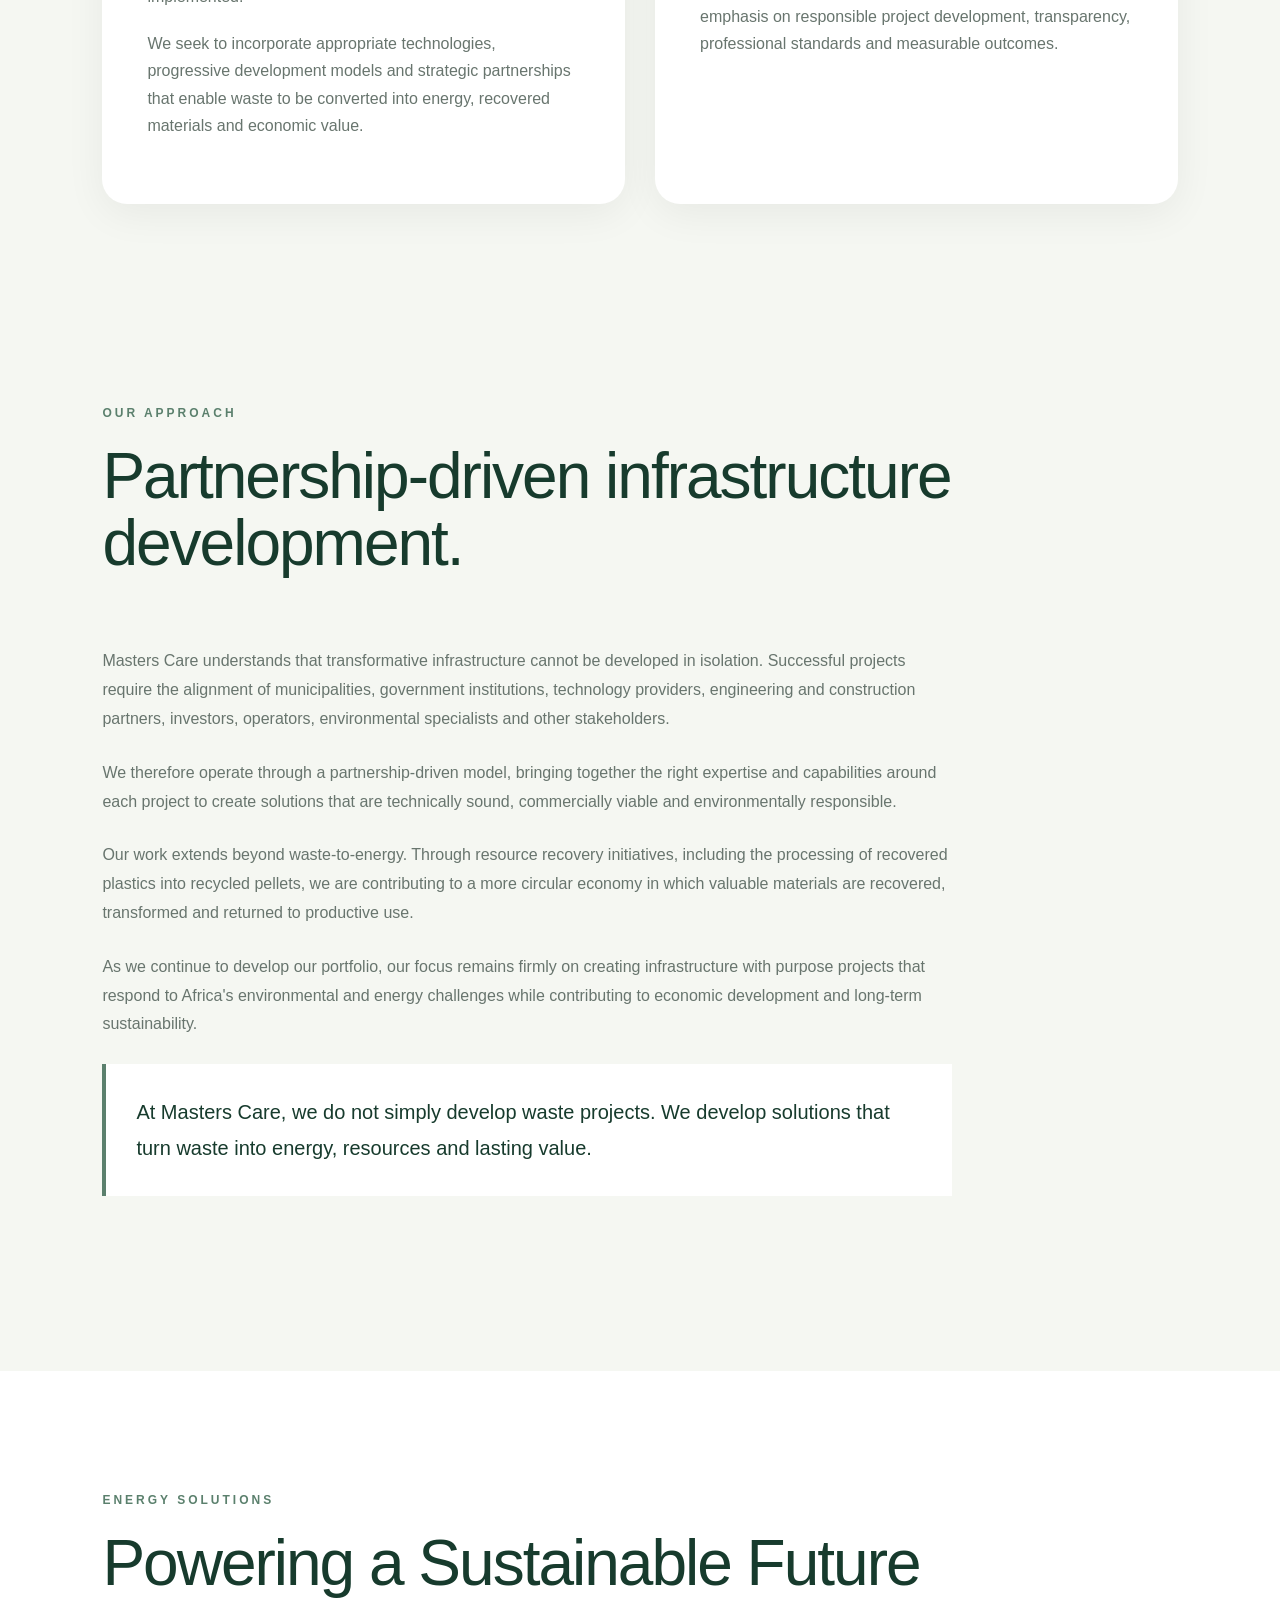
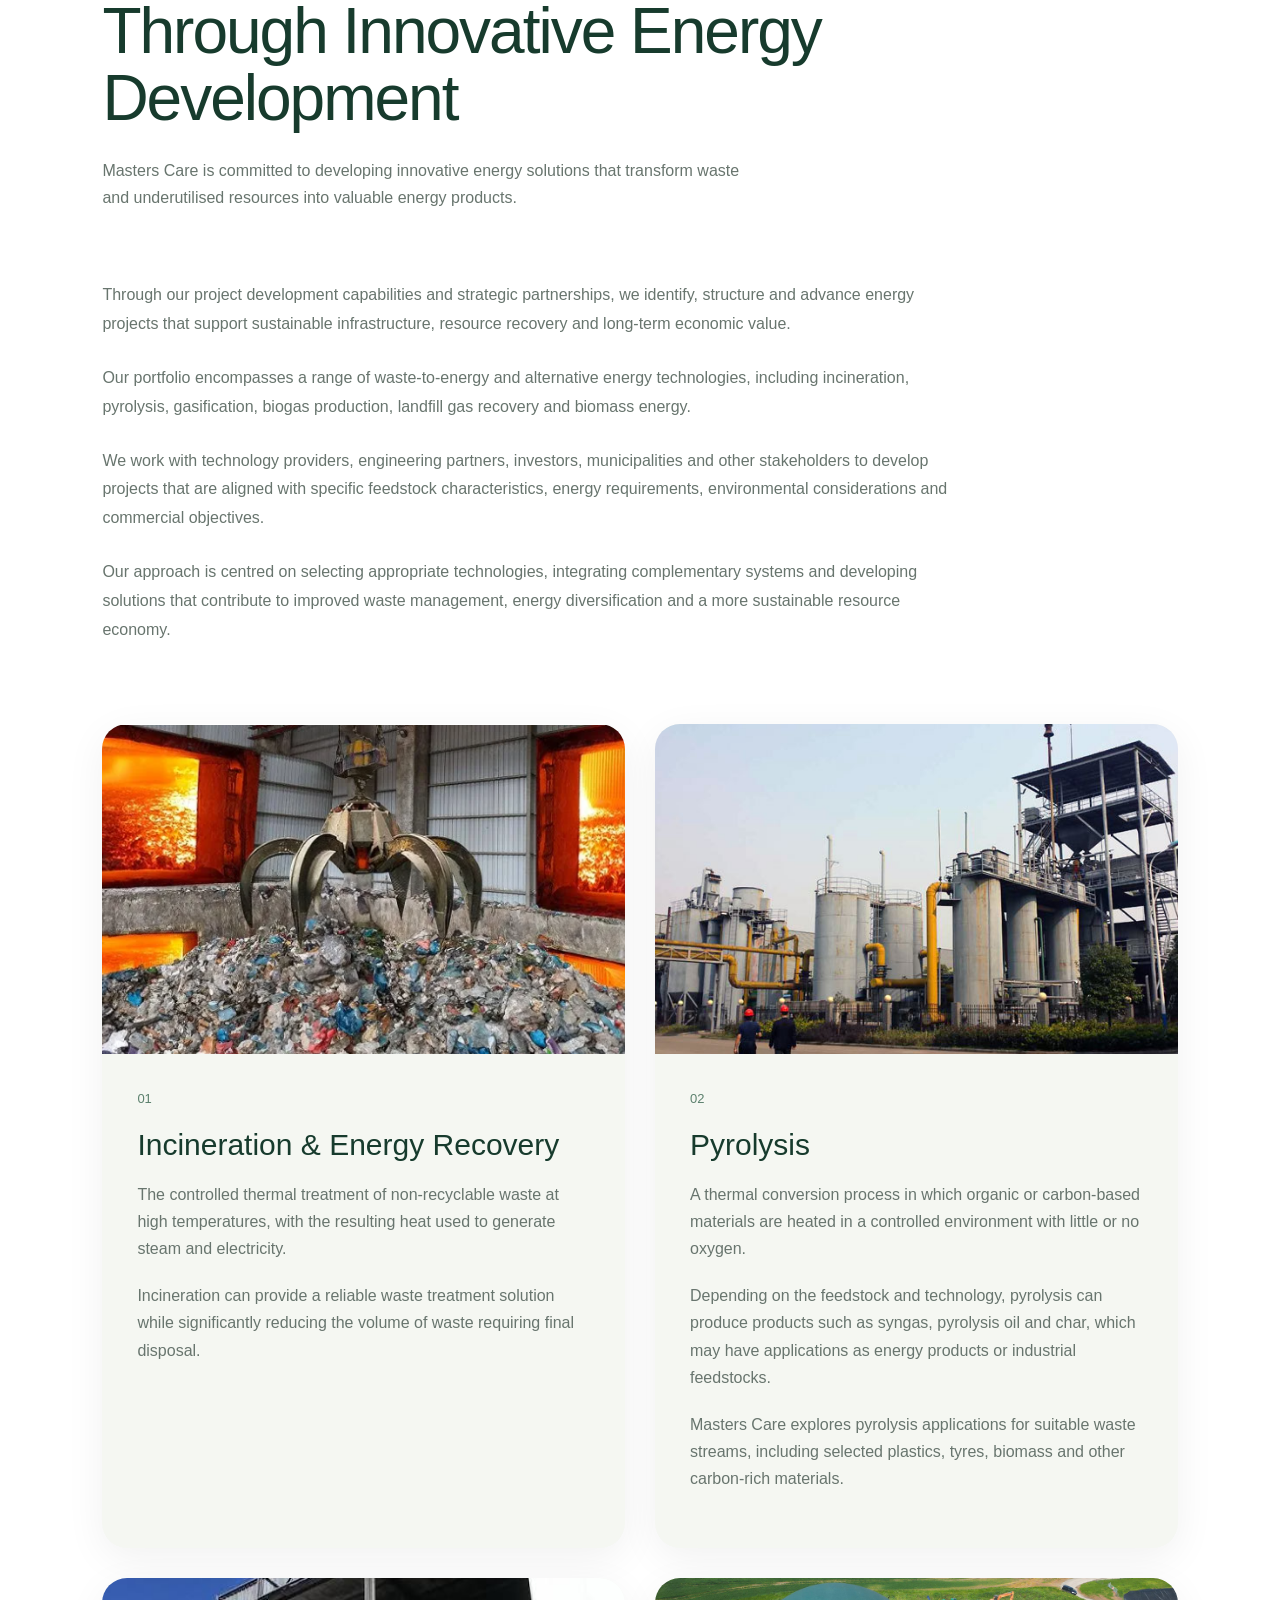
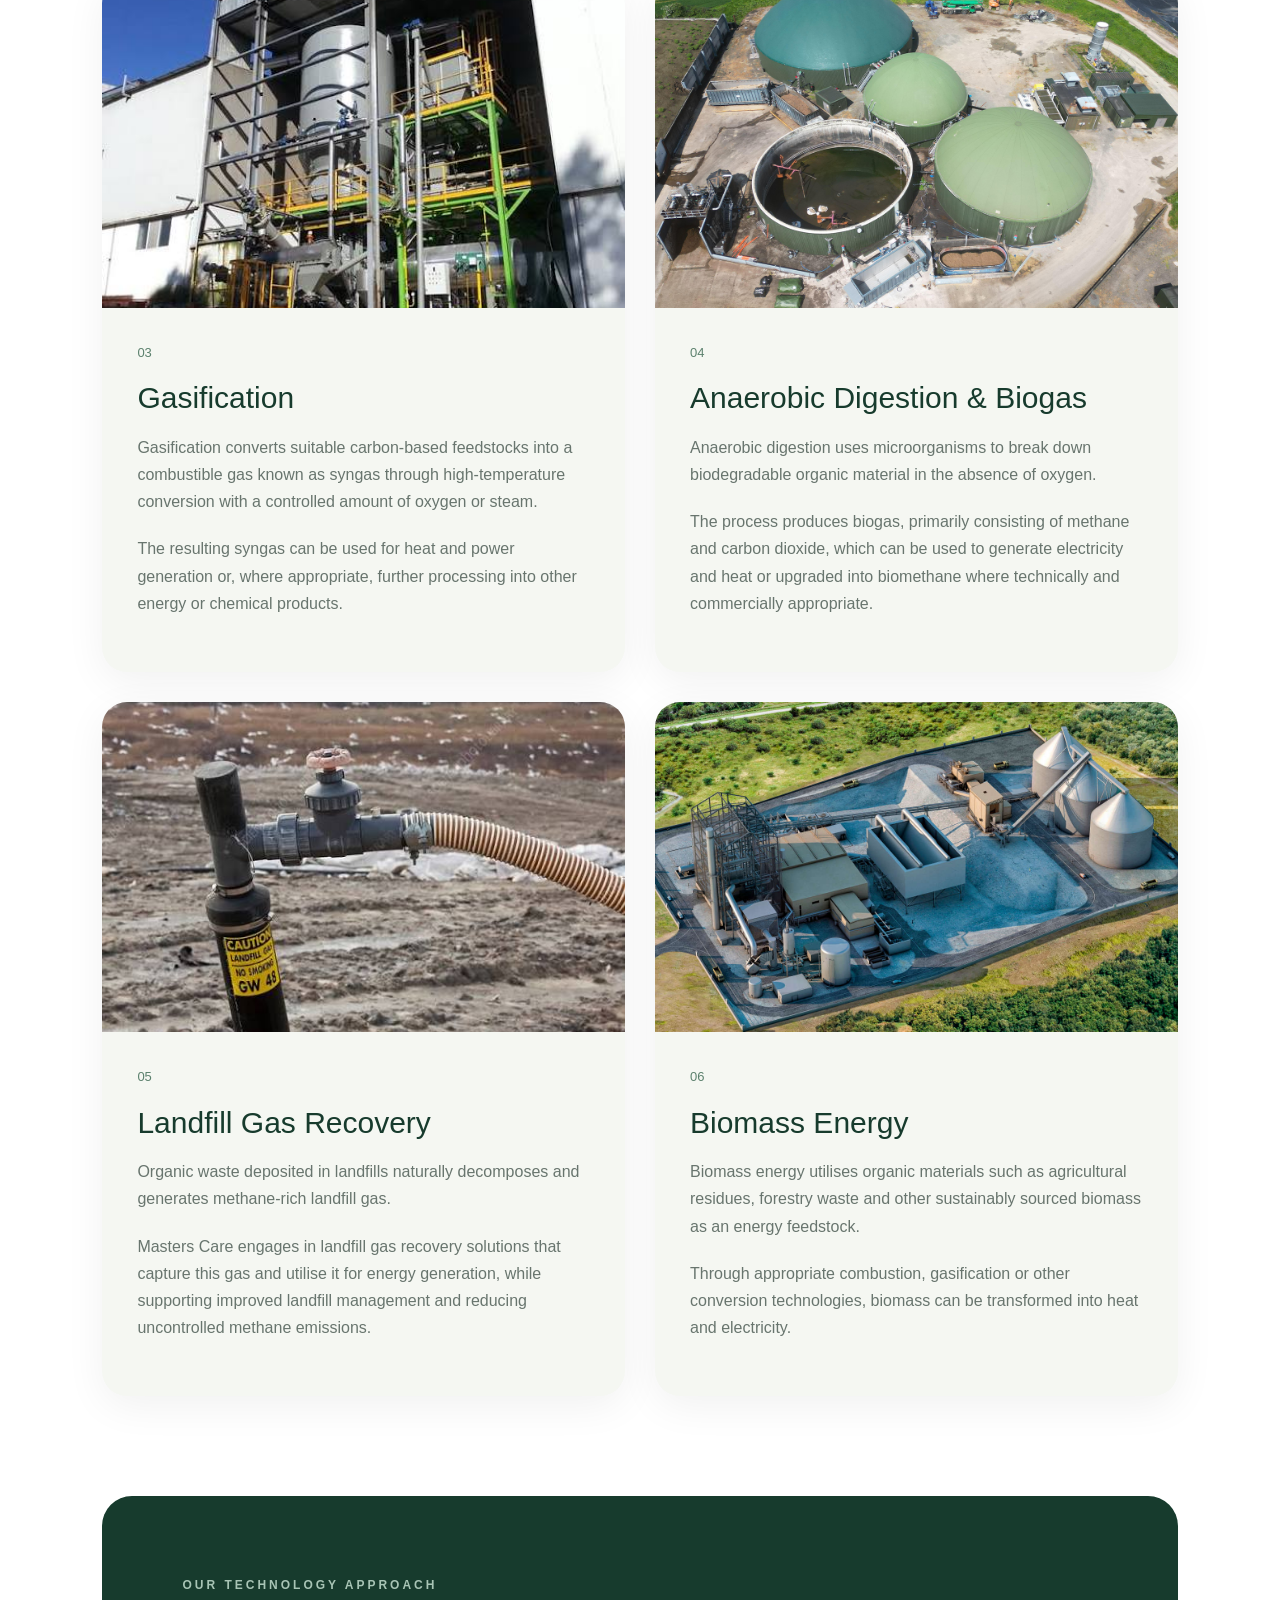
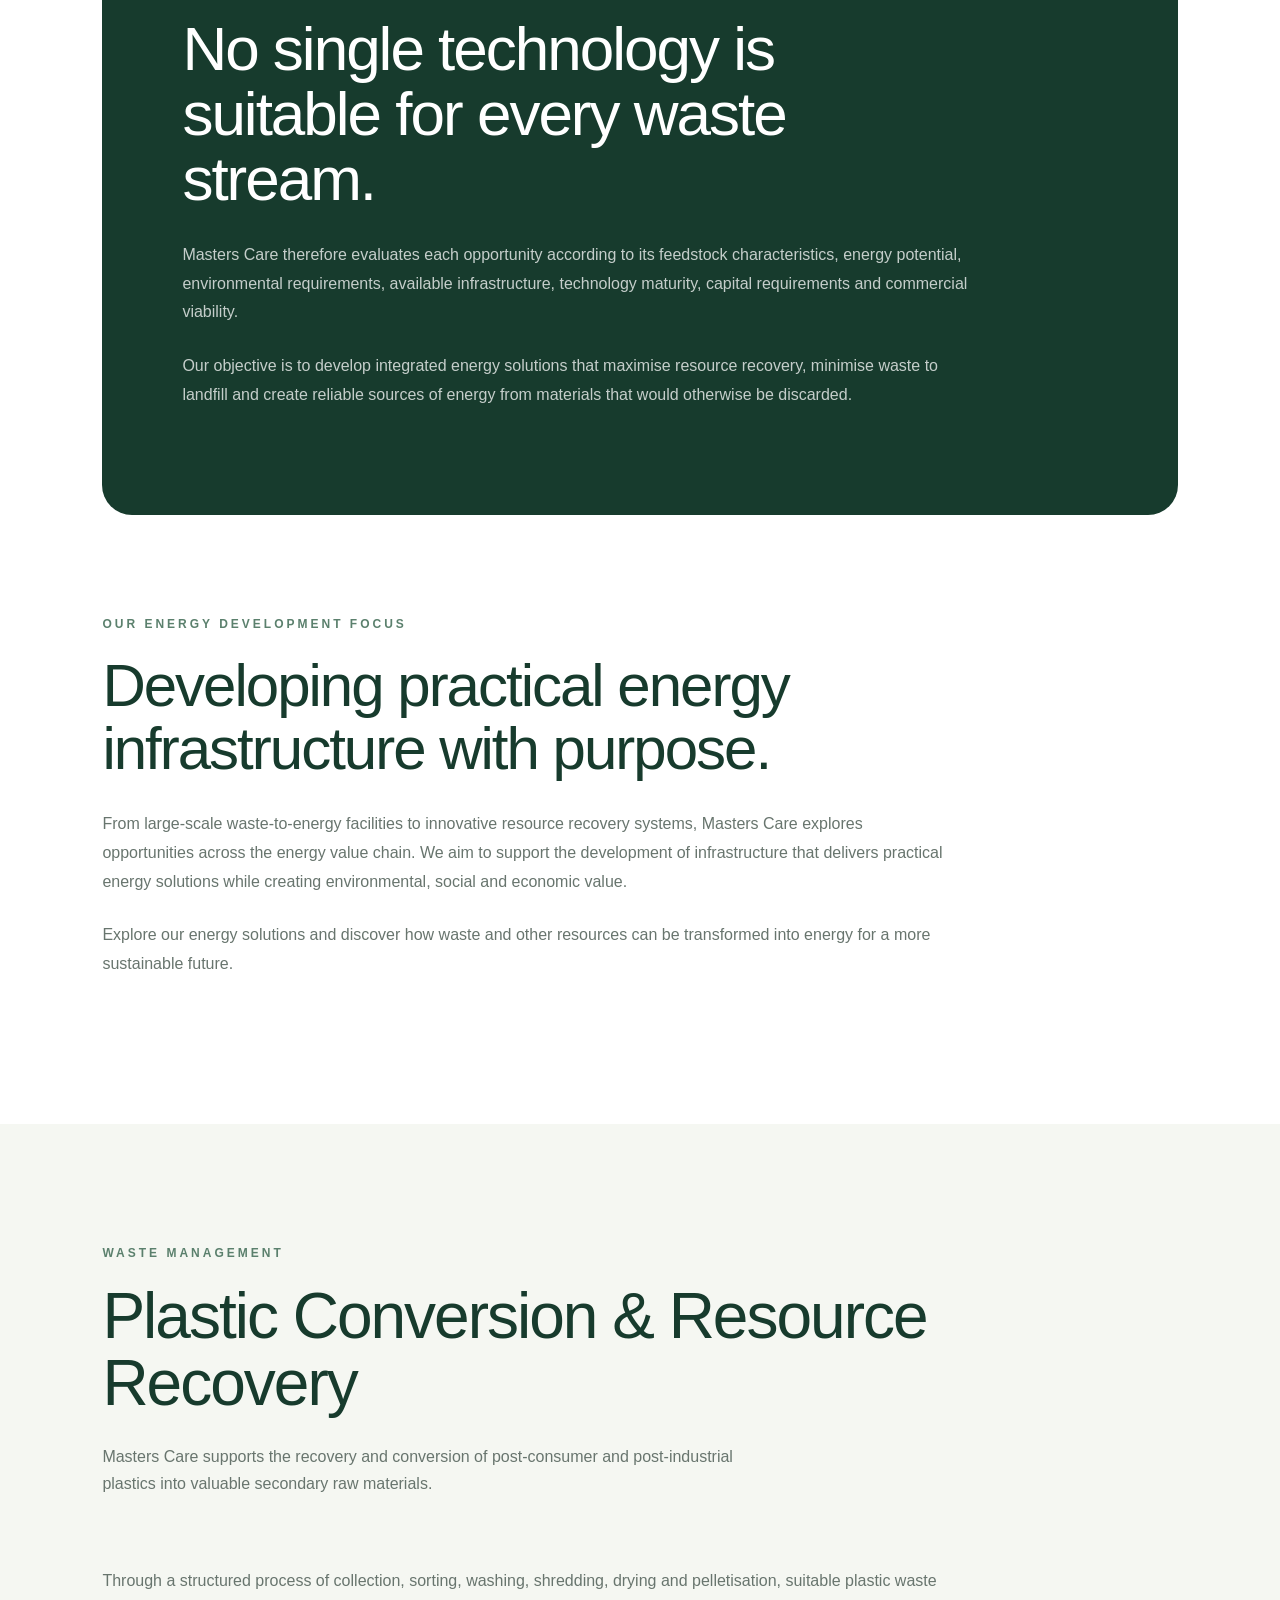
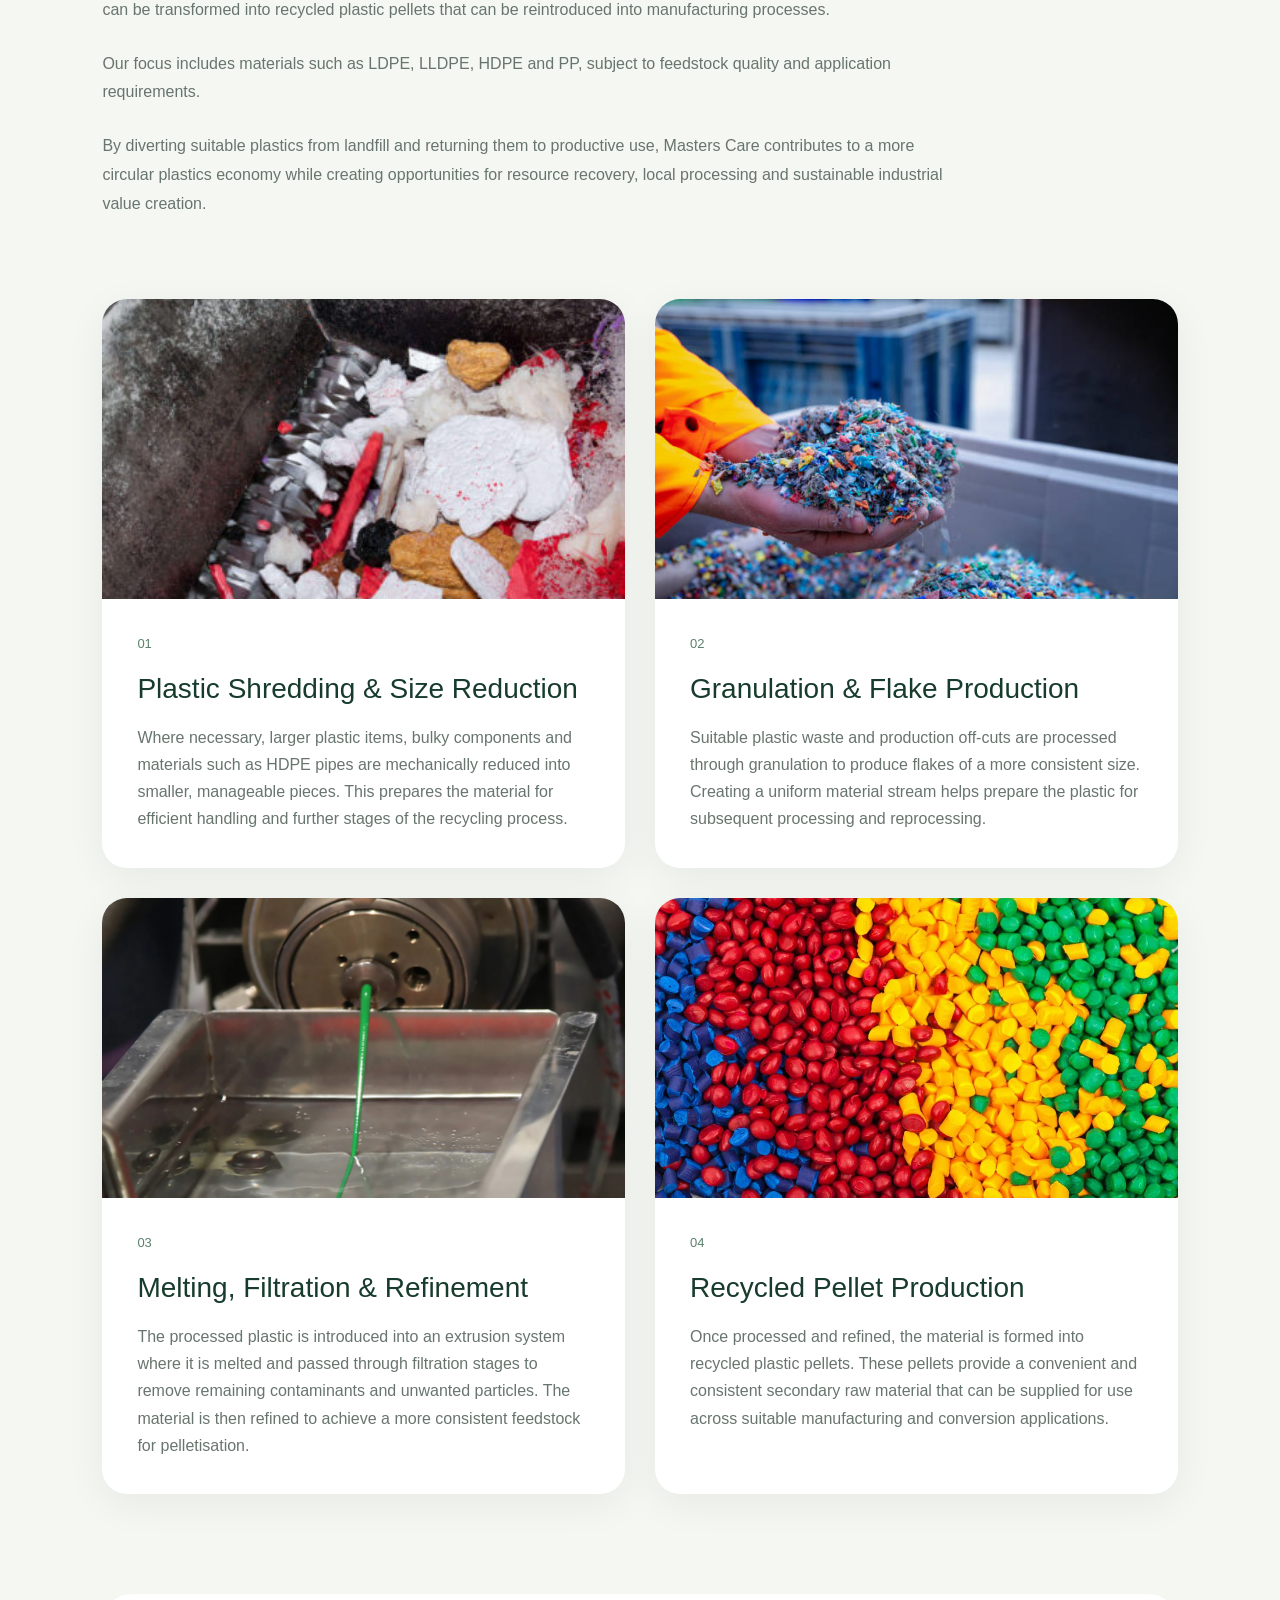
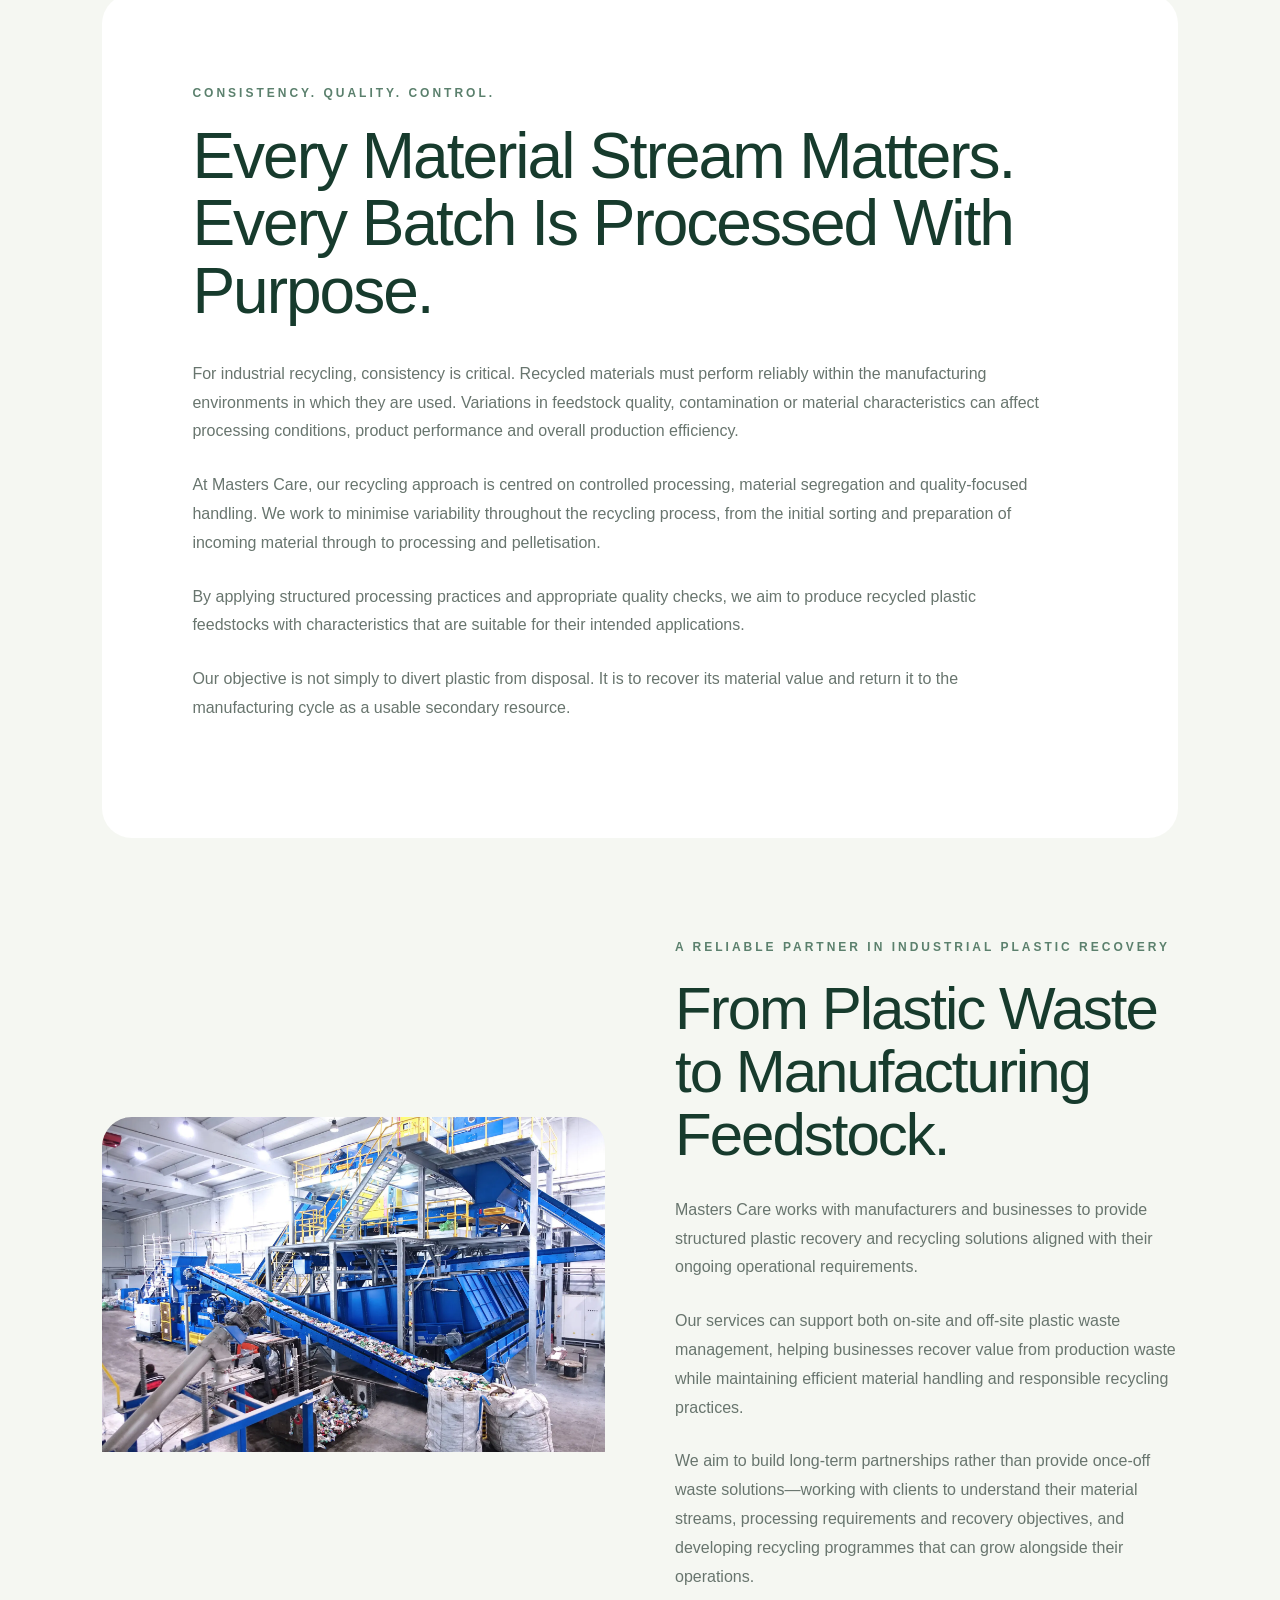
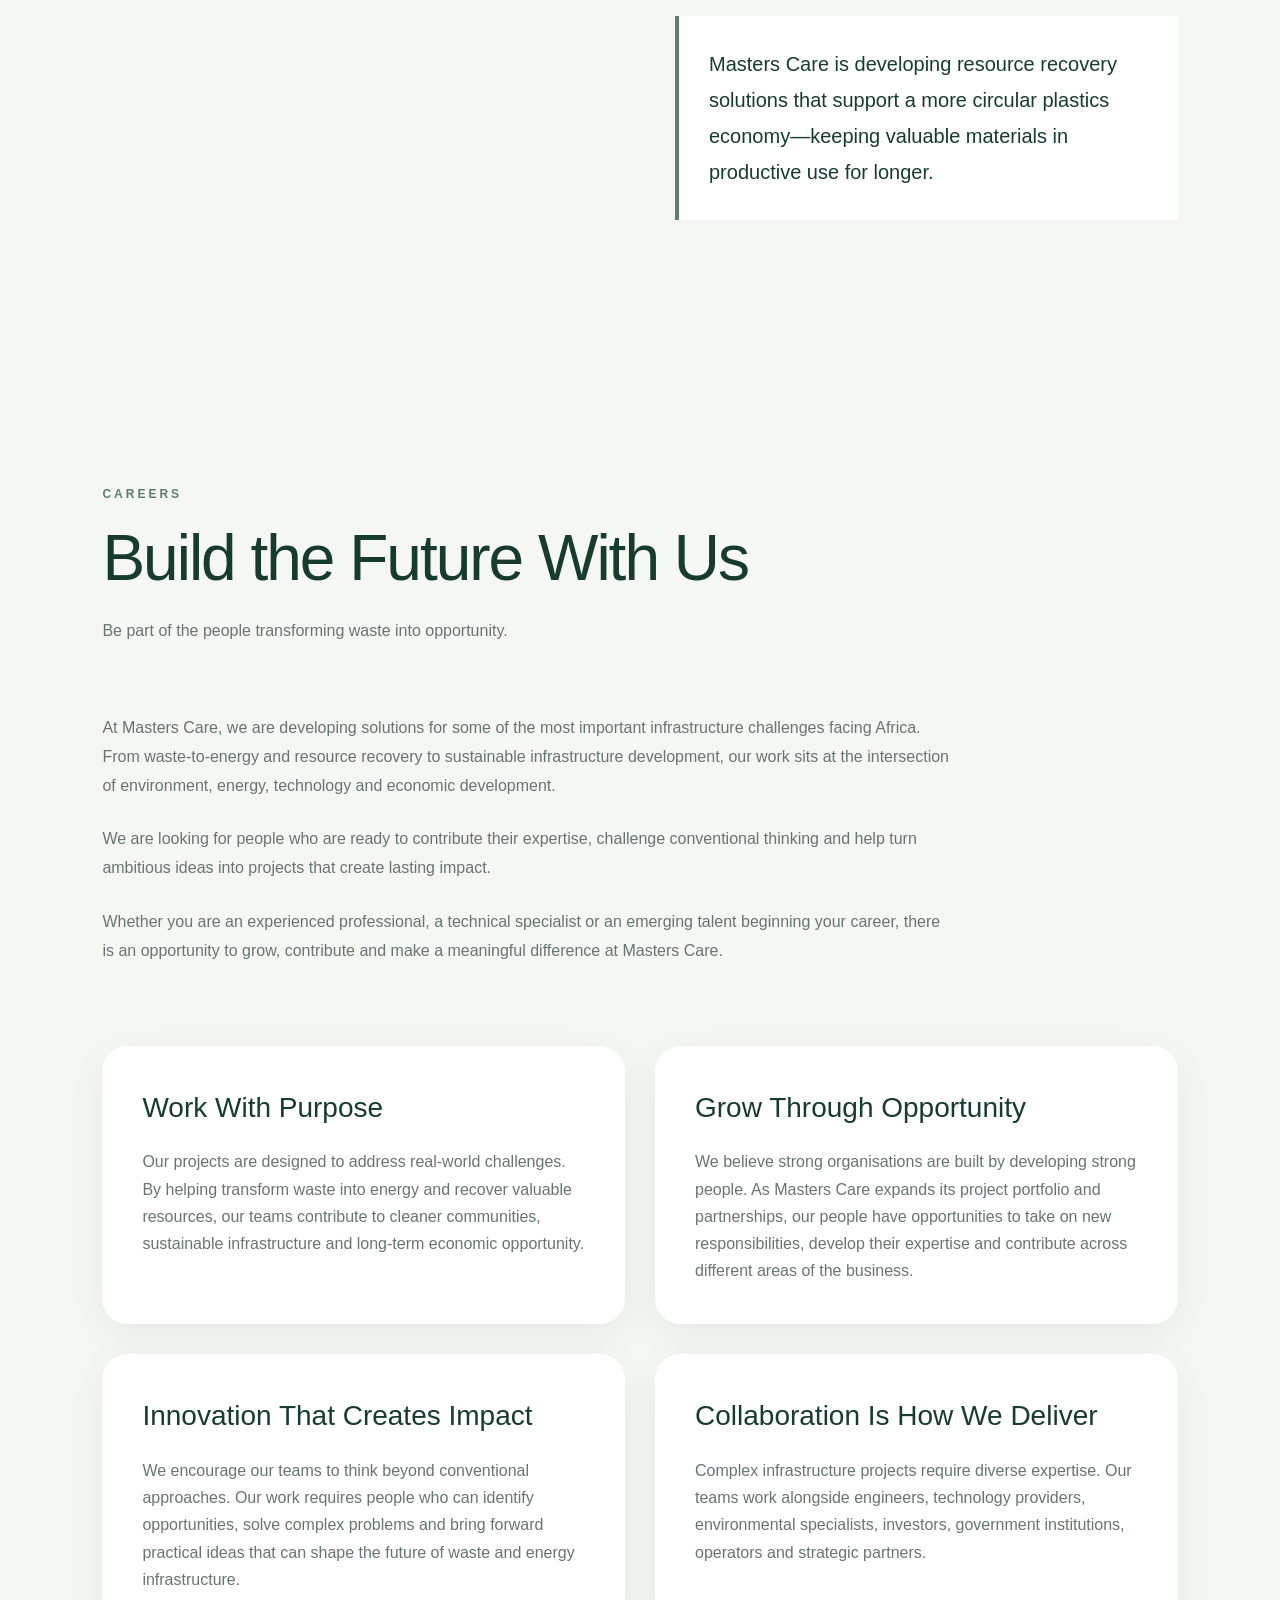
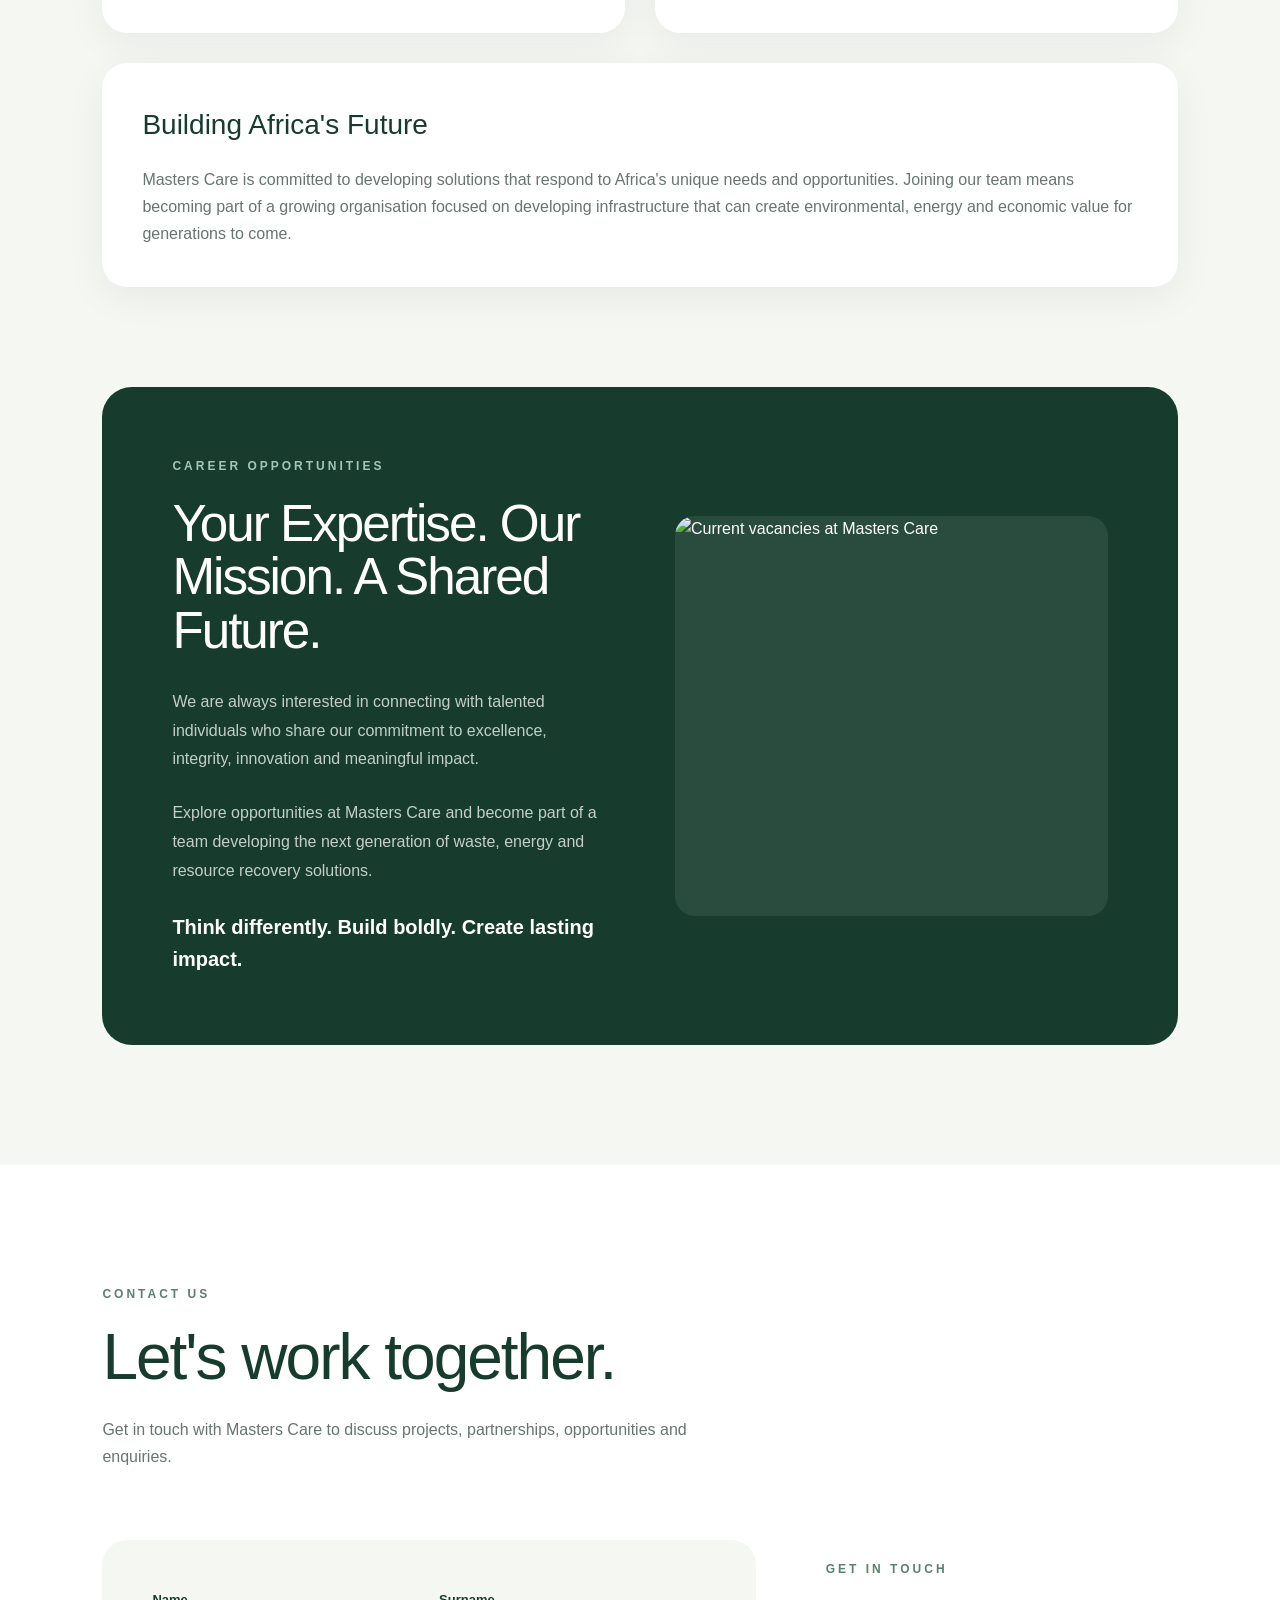
==== commit 3160a715: "changes" ====
--- a/index.html
+++ b/index.html
@@ -482,7 +482,7 @@
                 <p>
                     As we continue to develop our portfolio, our
                     focus remains firmly on creating infrastructure
-                    with purpose—projects that respond to Africa's
+                    with purpose projects that respond to Africa's
                     environmental and energy challenges while
                     contributing to economic development and
                     long-term sustainability.
@@ -695,7 +695,7 @@
             <article id="anaerobic" class="energy-card">
 
                 <img
-                    src="images/energy/anaerobic-digestion.jpg"
+                    src="images/waste/anaerobic.png"
                     alt="Anaerobic digestion and biogas"
                 >
 
--- a/css/style.css
+++ b/css/style.css
@@ -1349,218 +1349,298 @@
 }
 
 /* =========================================================
-RESPONSIVE — TABLET
+   RESPONSIVE — TABLET
 ========================================================= */
 
 @media (max-width: 1100px) {
 
-.nav-links {
-    gap: 18px;
-}
-
-.nav-contact {
-    padding: 10px 16px;
-}
-
-.about-block,
-.ceo-section,
-.industrial-recovery {
-    gap: 50px;
-}
-
-.technology-approach,
-.quality-section,
-.vacancies-section {
-    padding: 55px;
-}
-
-}
-
-/* =========================================================
-RESPONSIVE — MOBILE NAVIGATION
+    .nav-links {
+        gap: 18px;
+    }
+
+    .nav-contact {
+        padding: 10px 16px;
+    }
+
+    .about-block,
+    .ceo-section,
+    .industrial-recovery {
+        gap: 40px;
+    }
+
+    .technology-approach,
+    .quality-section,
+    .vacancies-section {
+        padding: 55px;
+    }
+
+    /* Prevent content from becoming too cramped */
+    .hero-content {
+        margin-left: 6%;
+        margin-right: 6%;
+    }
+
+}
+
+
+/* =========================================================
+   RESPONSIVE — TABLET / MOBILE NAVIGATION
 ========================================================= */
 
 @media (max-width: 900px) {
 
-.nav-links {
-    display: none;
-}
-
-.navbar {
-    left: 4%;
-    right: 4%;
-}
-
-.mobile-menu-button {
-    display: block;
-}
-
-.nav-contact {
-    display: none;
-}
-
-.search-button,
-.language-button {
-    display: none;
-}
-
-.mobile-menu {
-    position: fixed;
-
-    top: 90px;
-    left: 4%;
-    right: 4%;
-
-    z-index: 95;
-
-    padding: 20px;
-
-    background: white;
-
-    border-radius: 20px;
-
-    box-shadow: 0 15px 40px rgba(0, 0, 0, 0.12);
-}
-
-.mobile-menu a {
-    display: block;
-
-    padding: 14px;
-
-    border-bottom: 1px solid var(--border-light);
-
-    color: var(--green-dark);
-
-    font-size: 15px;
-}
-
-.mobile-menu a:last-child {
-    border-bottom: none;
-}
-
-.about-block,
-.ceo-section,
-.industrial-recovery,
-.contact-layout {
-    grid-template-columns: 1fr;
-}
-
-.energy-solutions-grid,
-.recycling-process,
-.careers-values {
-    grid-template-columns: 1fr;
-}
-
-.careers-value:last-child {
-    grid-column: auto;
-}
-
-.vacancies-section {
-    grid-template-columns: 1fr;
-}
-
-}
-
-/* =========================================================
-RESPONSIVE — SMALL MOBILE
+    /* Hide desktop navigation */
+    .nav-links {
+        display: none;
+    }
+
+    .nav-contact,
+    .search-button,
+    .language-button {
+        display: none;
+    }
+
+    /* Navbar */
+    .navbar {
+        left: 4%;
+        right: 4%;
+    }
+
+    /* Hamburger button */
+    .mobile-menu-button {
+        display: flex;
+        align-items: center;
+        justify-content: center;
+
+        width: 44px;
+        height: 44px;
+
+        cursor: pointer;
+
+        border: none;
+        background: transparent;
+
+        z-index: 101;
+    }
+
+    /* Mobile menu */
+    .mobile-menu {
+        position: fixed;
+
+        top: 90px;
+        left: 4%;
+        right: 4%;
+
+        z-index: 100;
+
+        padding: 20px;
+
+        background: white;
+
+        border-radius: 20px;
+
+        box-shadow: 0 15px 40px rgba(0, 0, 0, 0.12);
+
+        display: none;
+    }
+
+    /* JavaScript will add this class */
+    .mobile-menu.active {
+        display: block;
+    }
+
+    .mobile-menu a {
+        display: block;
+
+        padding: 14px;
+
+        border-bottom: 1px solid var(--border-light);
+
+        color: var(--green-dark);
+
+        font-size: 15px;
+
+        text-decoration: none;
+    }
+
+    .mobile-menu a:last-child {
+        border-bottom: none;
+    }
+
+
+    /* =====================================================
+       MOBILE/TABLET CONTENT
+    ===================================================== */
+
+    .about-block,
+    .ceo-section,
+    .industrial-recovery,
+    .contact-layout {
+        grid-template-columns: 1fr;
+    }
+
+    .energy-solutions-grid,
+    .recycling-process,
+    .careers-values {
+        grid-template-columns: 1fr;
+    }
+
+    .careers-value:last-child {
+        grid-column: auto;
+    }
+
+    .vacancies-section {
+        grid-template-columns: 1fr;
+    }
+
+
+    /* CEO */
+    .ceo-image {
+        width: 100%;
+    }
+
+    .ceo-image img {
+        width: 100%;
+        height: auto;
+        display: block;
+    }
+
+}
+
+
+/* =========================================================
+   RESPONSIVE — SMALL MOBILE
 ========================================================= */
 
 @media (max-width: 600px) {
 
-.navbar {
-    top: 15px;
-
-    padding: 10px 14px;
-}
-
-.logo img {
-    width: 120px;
-}
-
-.hero-content {
-    margin-left: 6%;
-    margin-right: 6%;
-
-    padding-top: 100px;
-}
-
-.hero h1 {
-    font-size: 45px;
-
-    letter-spacing: -2px;
-}
-
-.hero-description {
-    font-size: 15px;
-}
-
-.hero-buttons {
-    flex-direction: column;
-
-    align-items: flex-start;
-}
-
-.about-section,
-.energy-section,
-.waste-section,
-.careers-section,
-.contact-section {
-    padding: 80px 6%;
-}
-
-.section-heading {
-    margin-bottom: 50px;
-}
-
-.about-block {
-    padding: 50px 0;
-}
-
-.ceo-section {
-    padding: 60px 0;
-}
-
-.ceo-image,
-.industrial-image {
-    min-height: 400px;
-}
-
-.values-grid {
-    grid-template-columns: 1fr;
-
-    padding-bottom: 60px;
-}
-
-.value-card,
-.careers-value {
-    padding: 30px;
-}
-
-.technology-approach,
-.quality-section,
-.vacancies-section {
-    padding: 35px 25px;
-}
-
-.energy-card > img,
-.process-card > img {
-    height: 250px;
-}
-
-.contact-form-container {
-    padding: 60px 20px;
-}
-
-.form-row {
-    grid-template-columns: 1fr;
-    gap: 0;
-}
-
-footer {
-    flex-direction: column;
-
-    text-align: left;
-}
-
-
-}
+    /* Navbar */
+
+    .navbar {
+        top: 15px;
+
+        padding: 10px 14px;
+    }
+
+    .logo img {
+        width: 120px;
+    }
+
+    .mobile-menu-button {
+        width: 40px;
+        height: 40px;
+    }
+
+
+    /* =====================================================
+       HERO
+    ===================================================== */
+
+    .hero-content {
+        margin-left: 6%;
+        margin-right: 6%;
+
+        padding-top: 100px;
+    }
+
+    .hero h1 {
+        font-size: 45px;
+
+        letter-spacing: -2px;
+    }
+
+    .hero-description {
+        font-size: 15px;
+    }
+
+    .hero-buttons {
+        flex-direction: column;
+
+        align-items: flex-start;
+
+        width: 100%;
+    }
+
+
+    /* =====================================================
+       SECTIONS
+    ===================================================== */
+
+    .about-section,
+    .energy-section,
+    .waste-section,
+    .careers-section,
+    .contact-section {
+        padding: 70px 6%;
+    }
+
+    .section-heading {
+        margin-bottom: 45px;
+    }
+
+    .about-block {
+        padding: 50px 0;
+    }
+
+    .ceo-section {
+        padding: 60px 0;
+    }
+
+    .ceo-image {
+        min-height: auto;
+    }
+
+
+    /* =====================================================
+       CARDS
+    ===================================================== */
+
+    .values-grid {
+        grid-template-columns: 1fr;
+
+        padding-bottom: 60px;
+    }
+
+    .value-card,
+    .careers-value {
+        padding: 30px;
+    }
+
+    .technology-approach,
+    .quality-section,
+    .vacancies-section {
+        padding: 35px 25px;
+    }
+
+    .energy-card > img,
+    .process-card > img {
+        height: 250px;
+    }
+
+
+    /* =====================================================
+       CONTACT
+    ===================================================== */
+
+    .contact-form-container {
+        padding: 50px 20px;
+    }
+
+    .form-row {
+        grid-template-columns: 1fr;
+
+        gap: 0;
+    }
+
+
+    /* =====================================================
+       FOOTER
+    ===================================================== */
+
+    footer {
+        flex-direction: column;
+
+        text-align: left;
+    }
+
+}
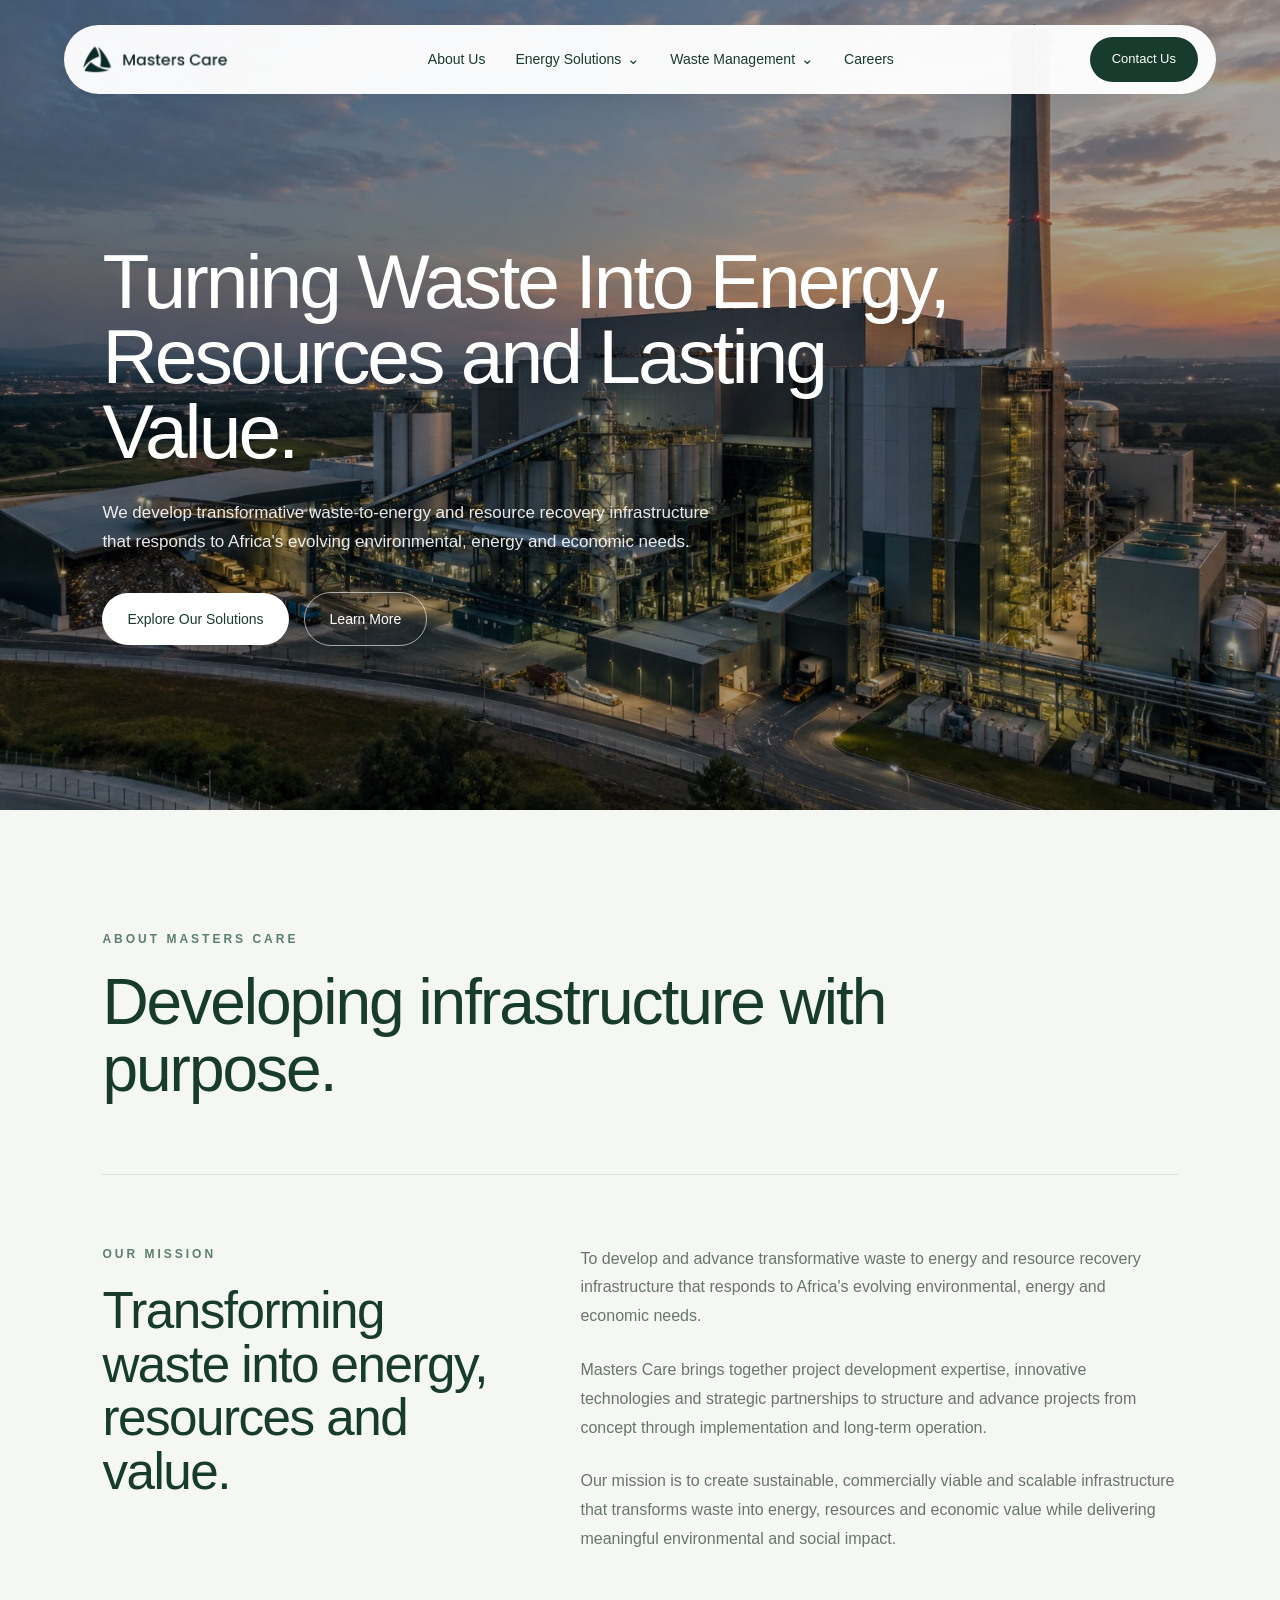
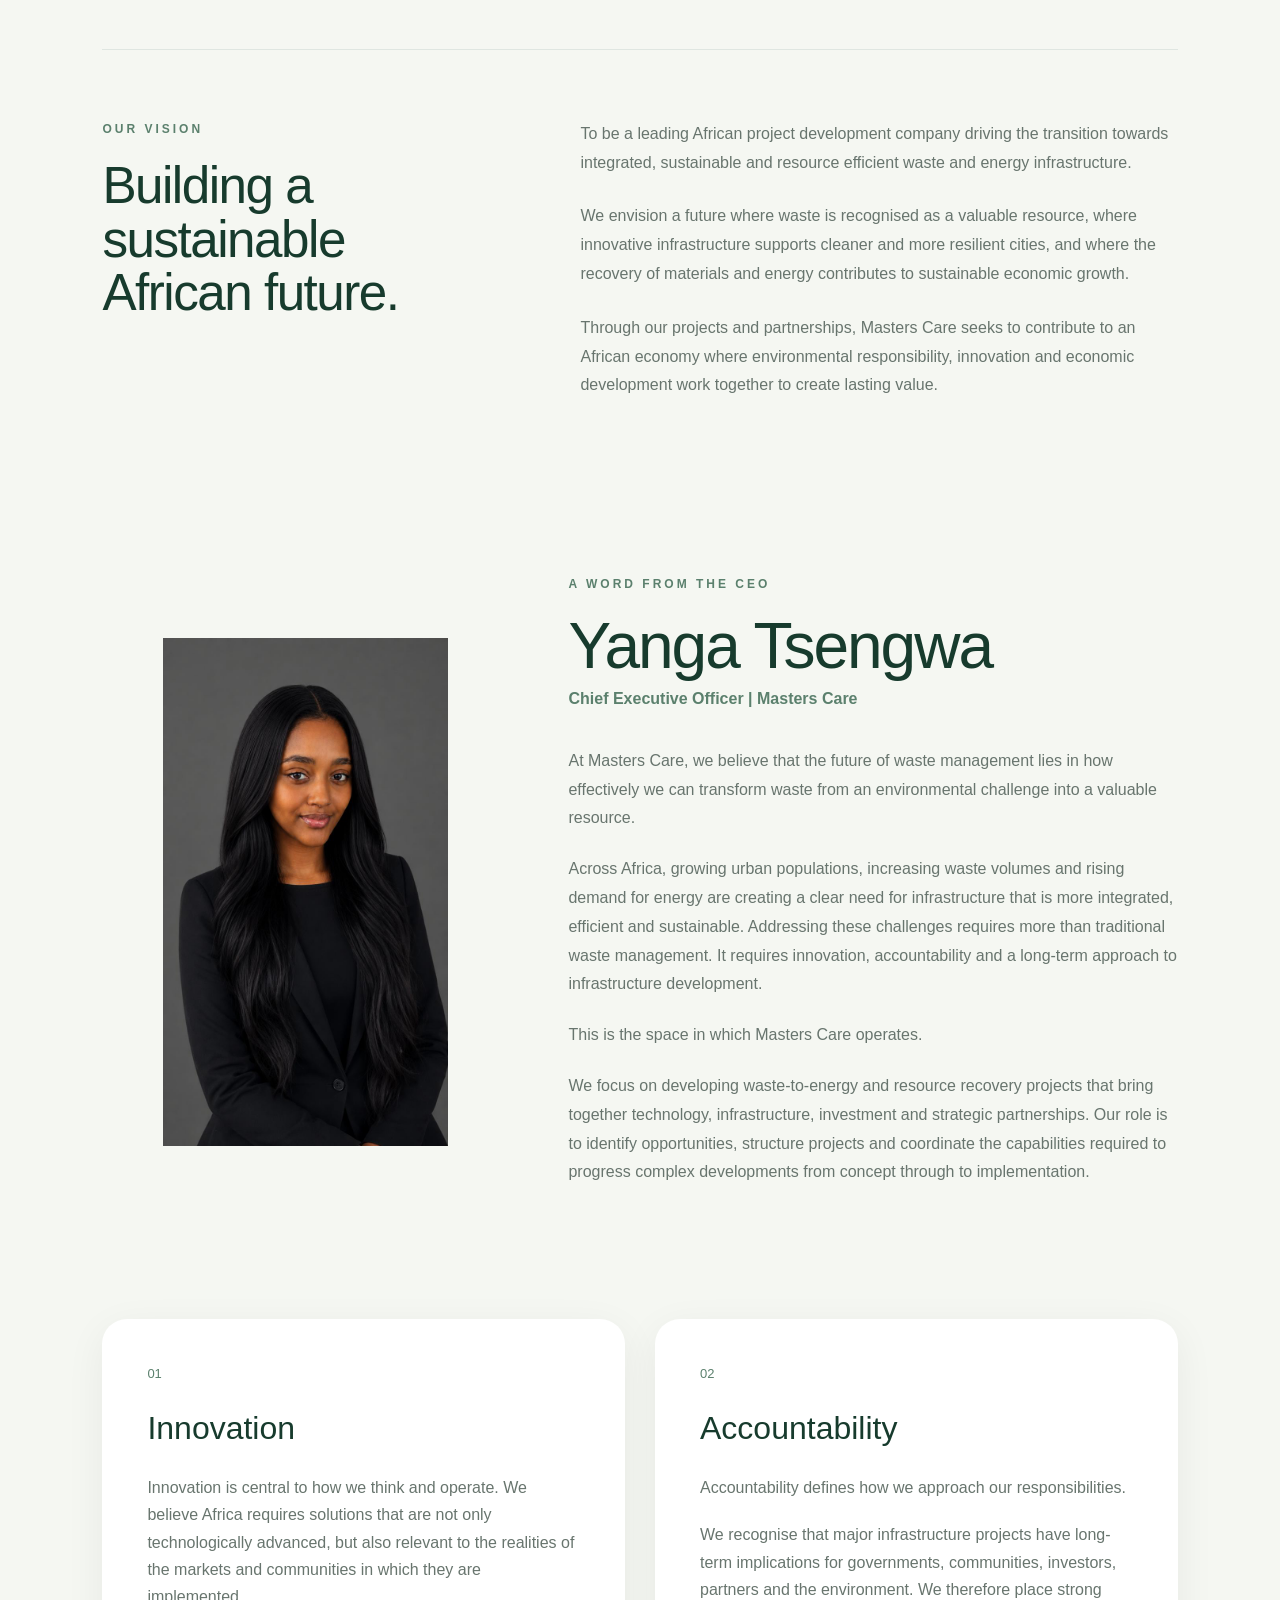
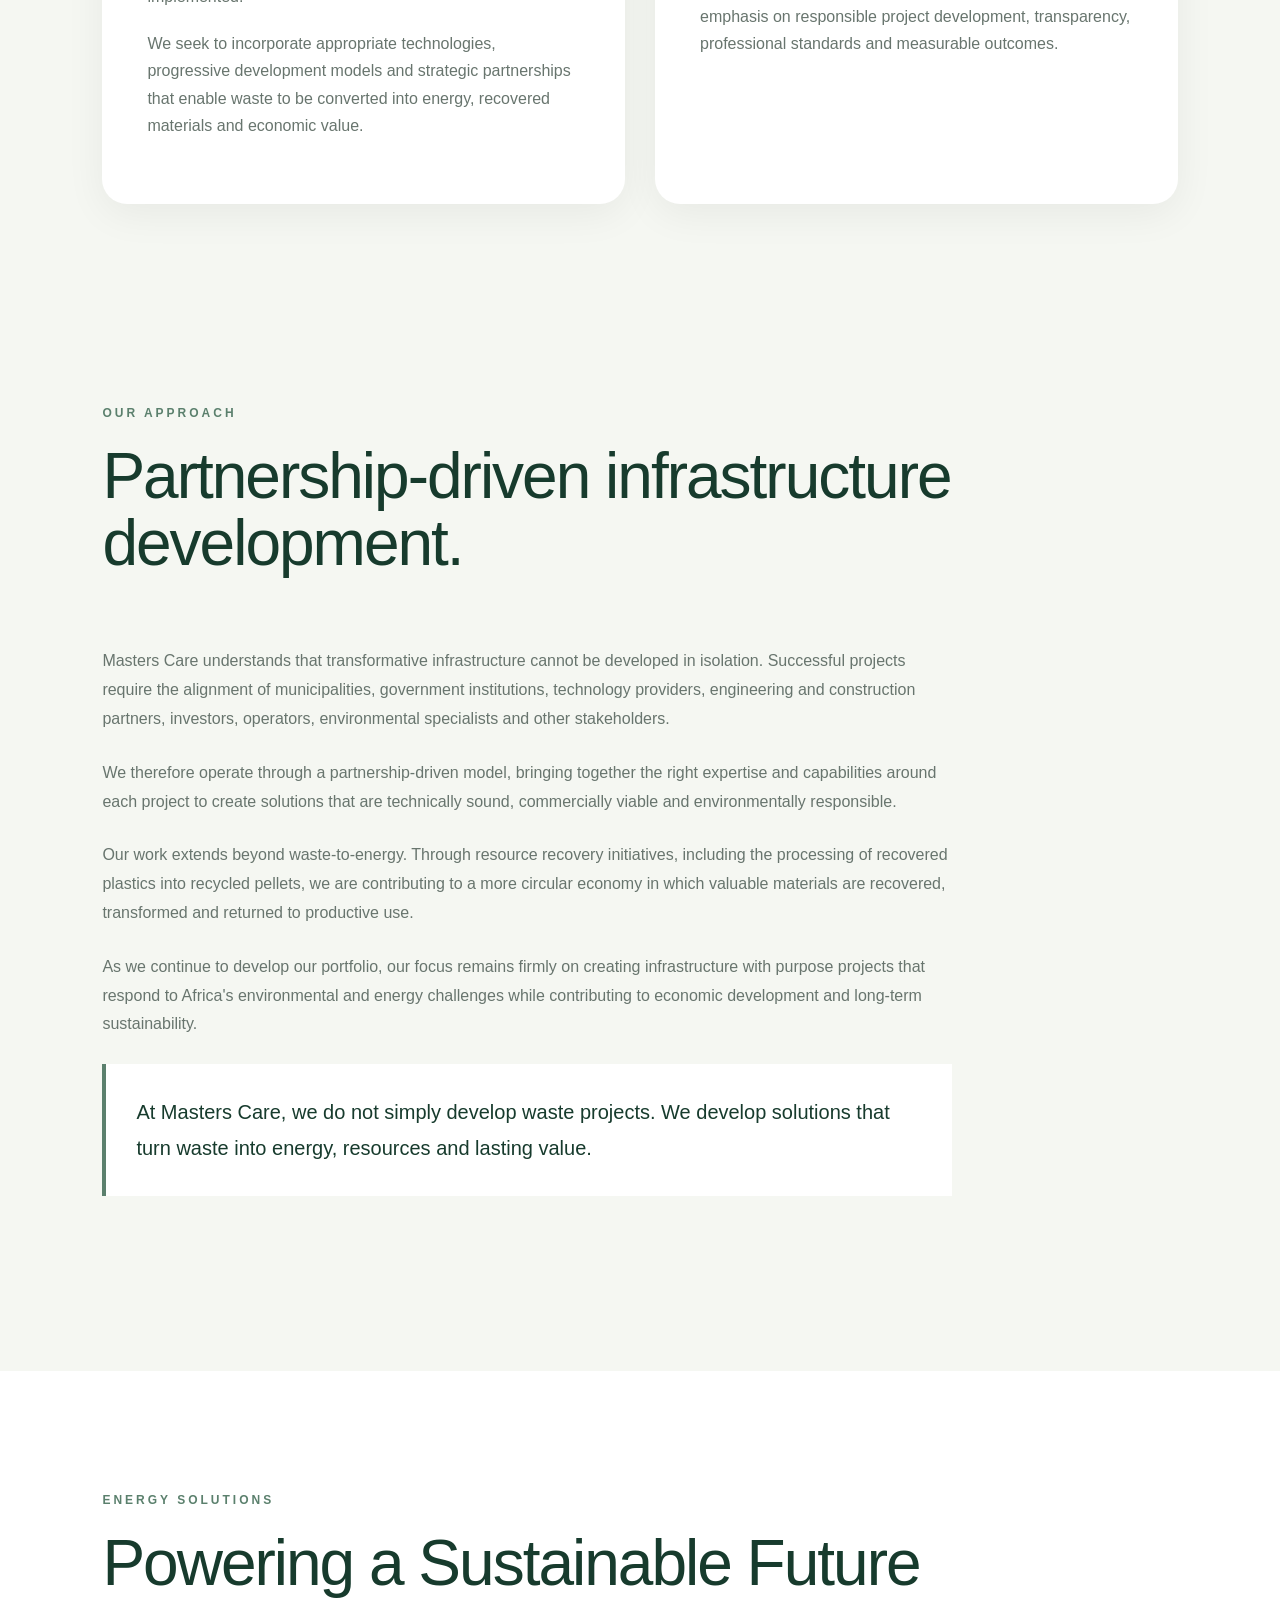
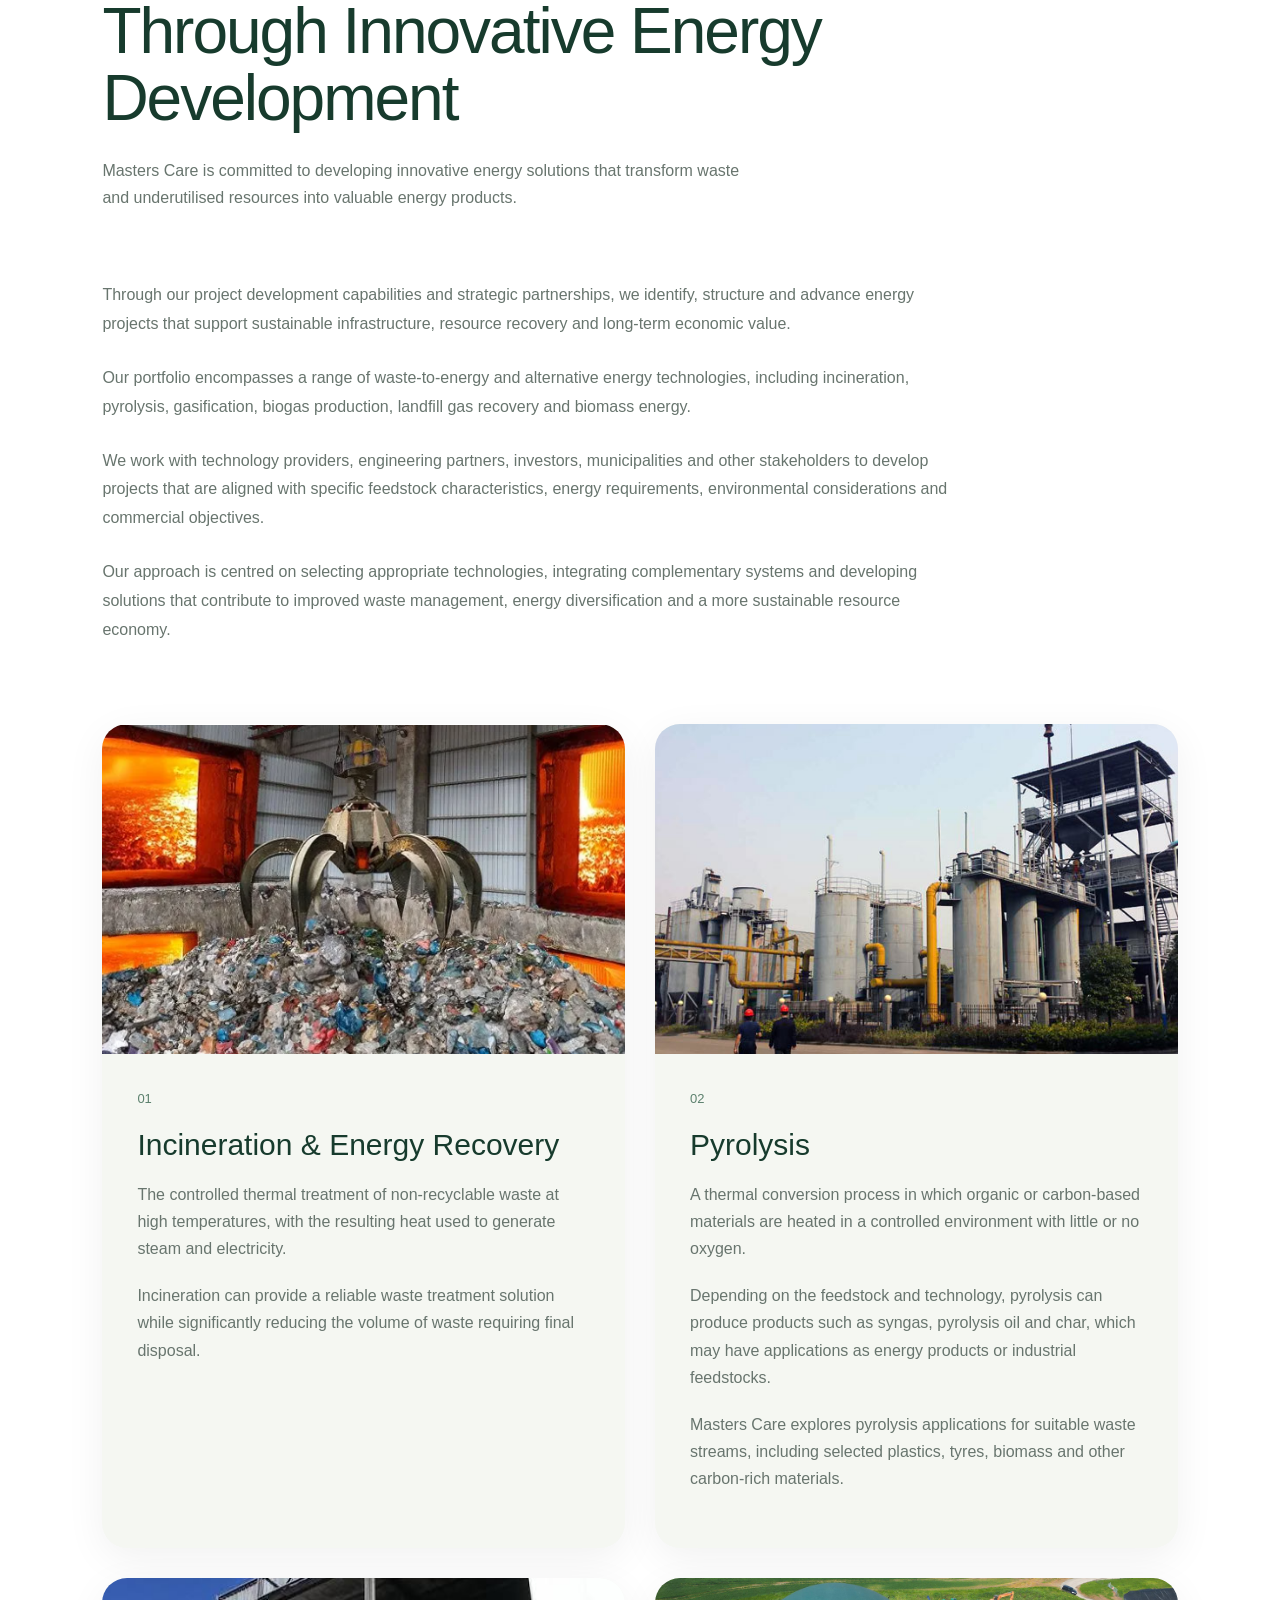
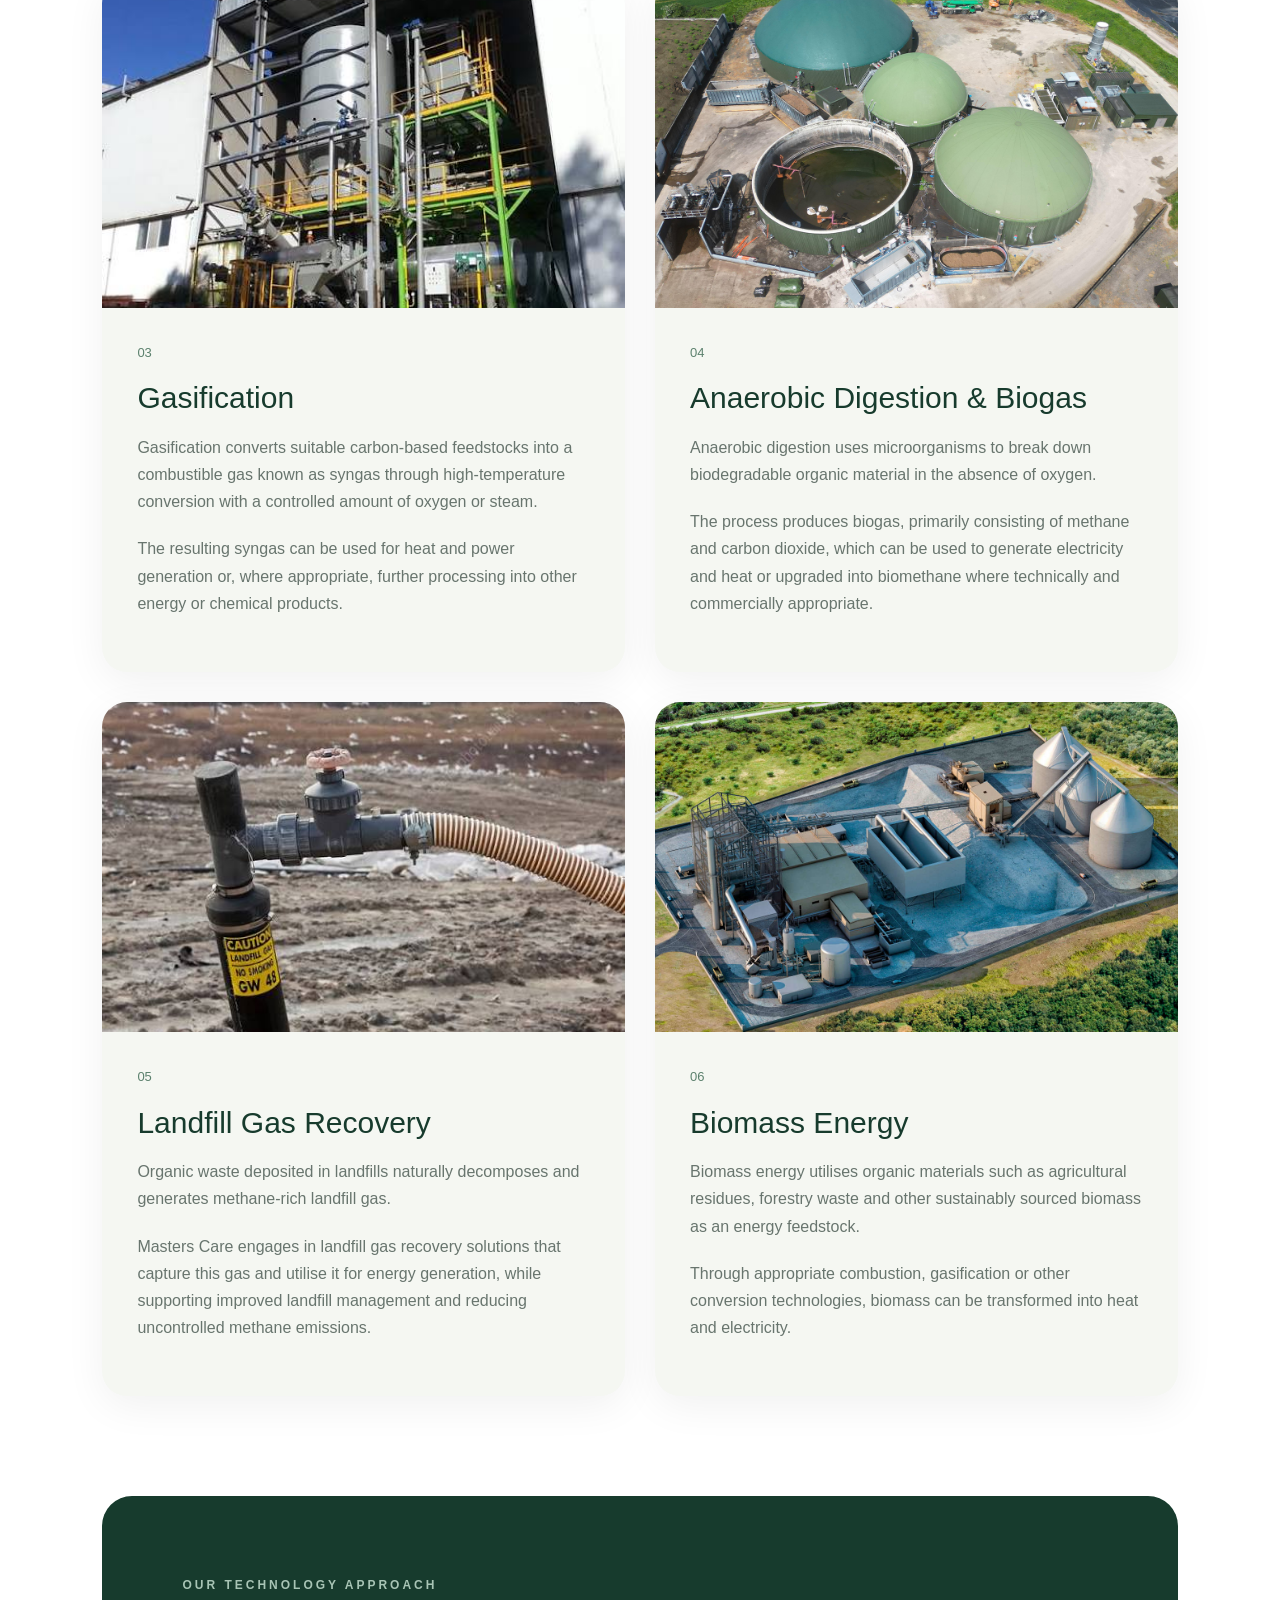
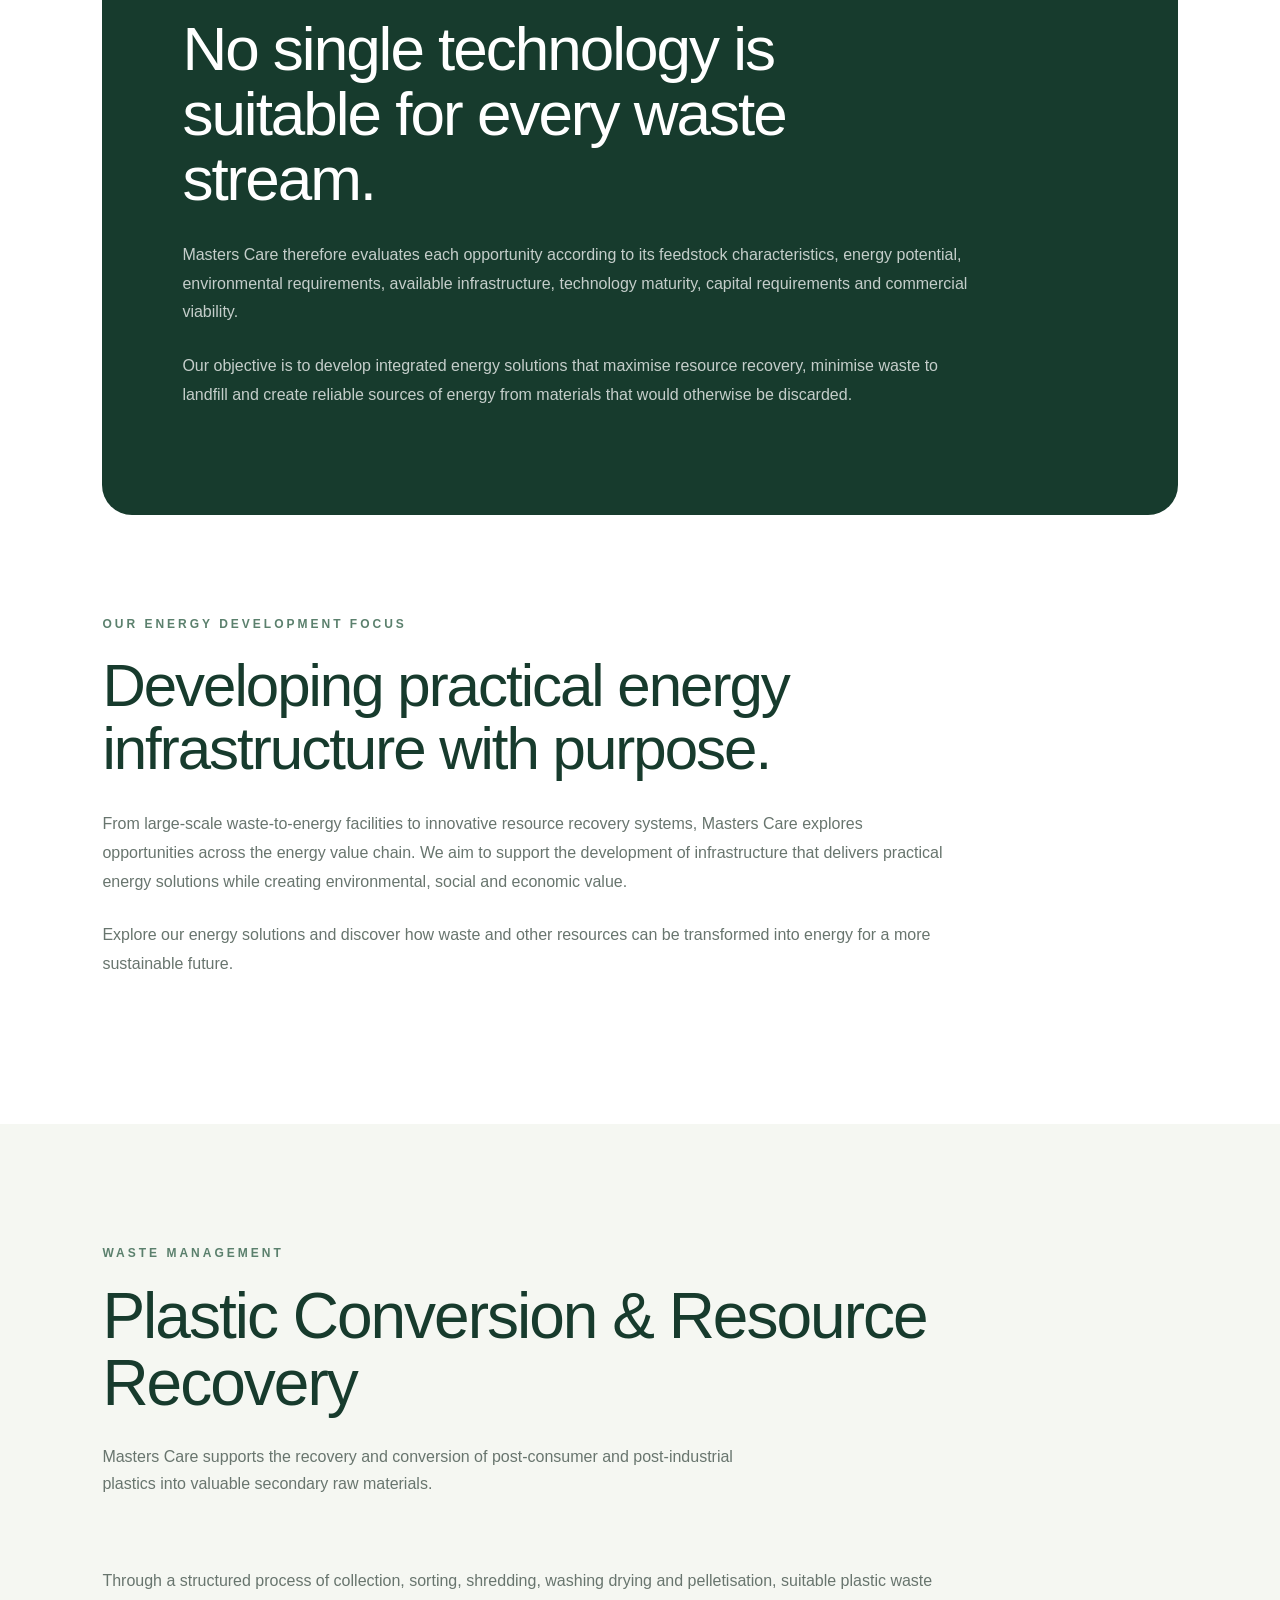
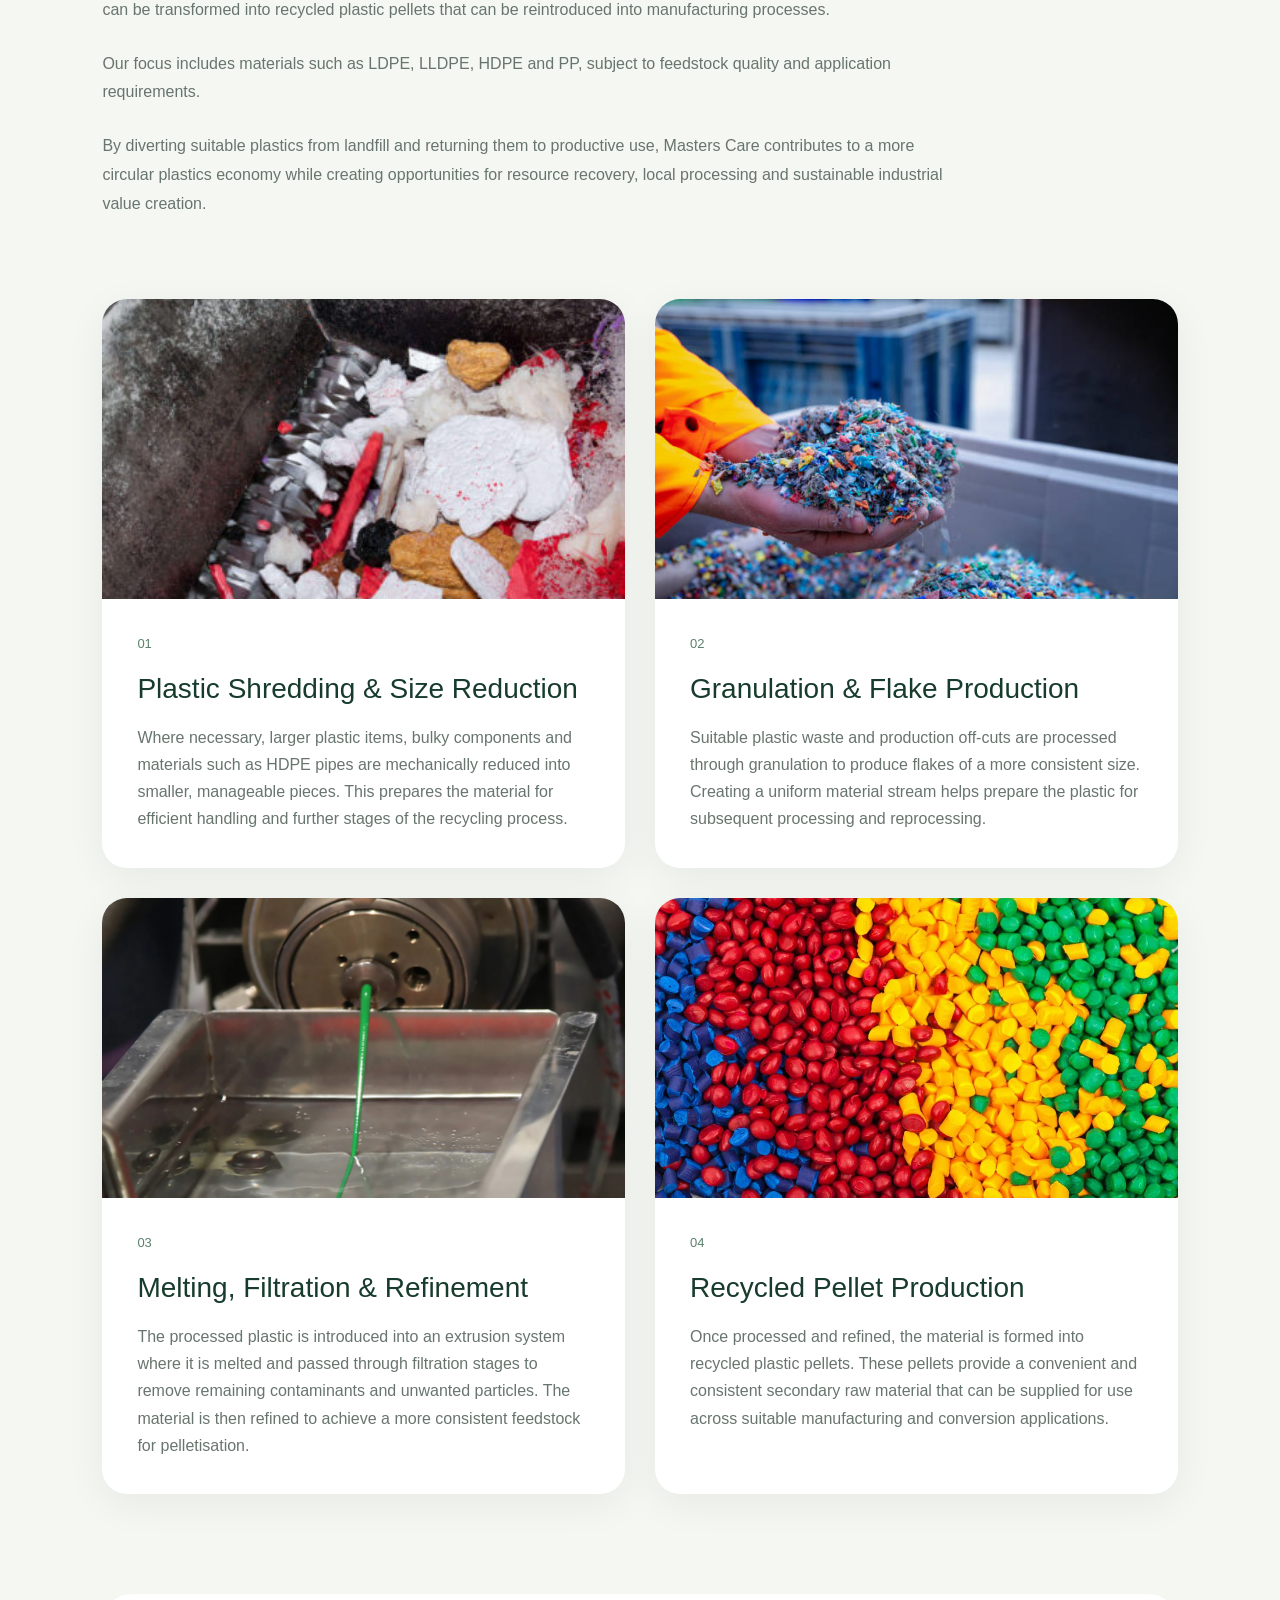
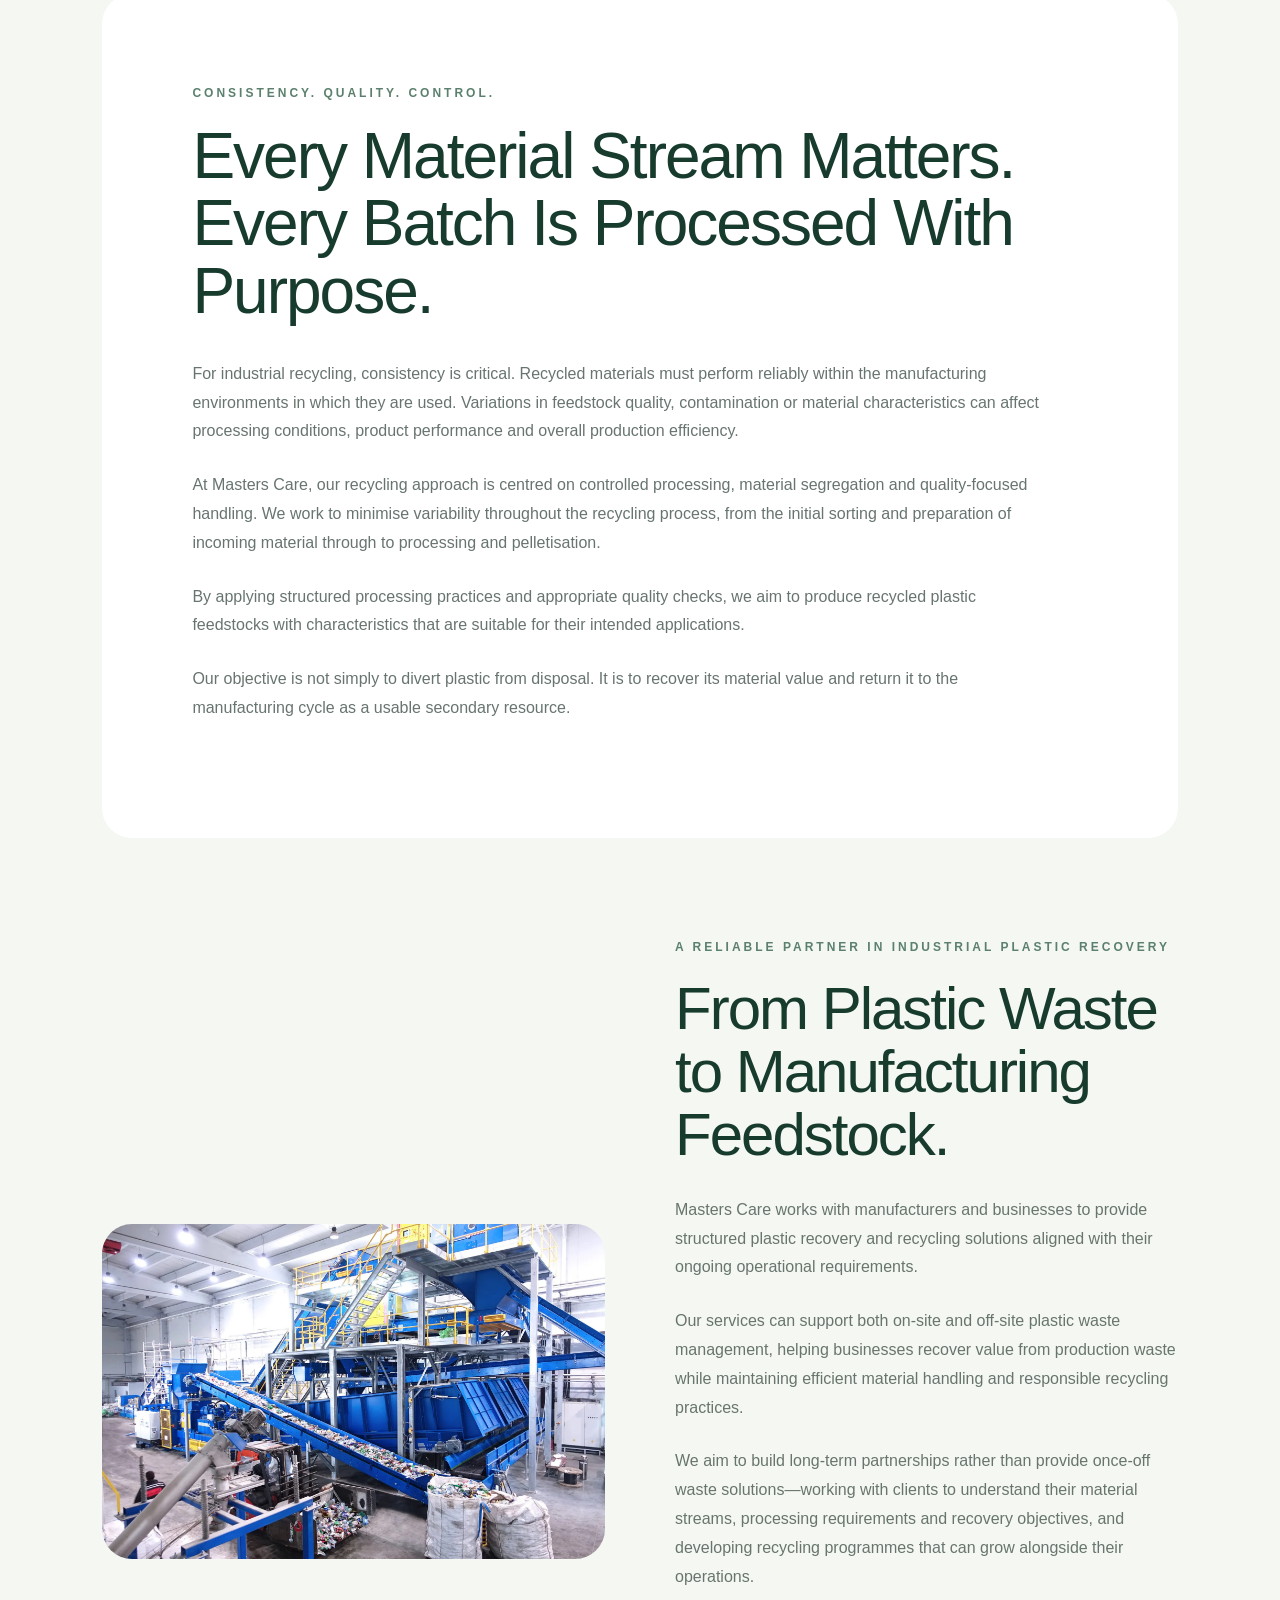
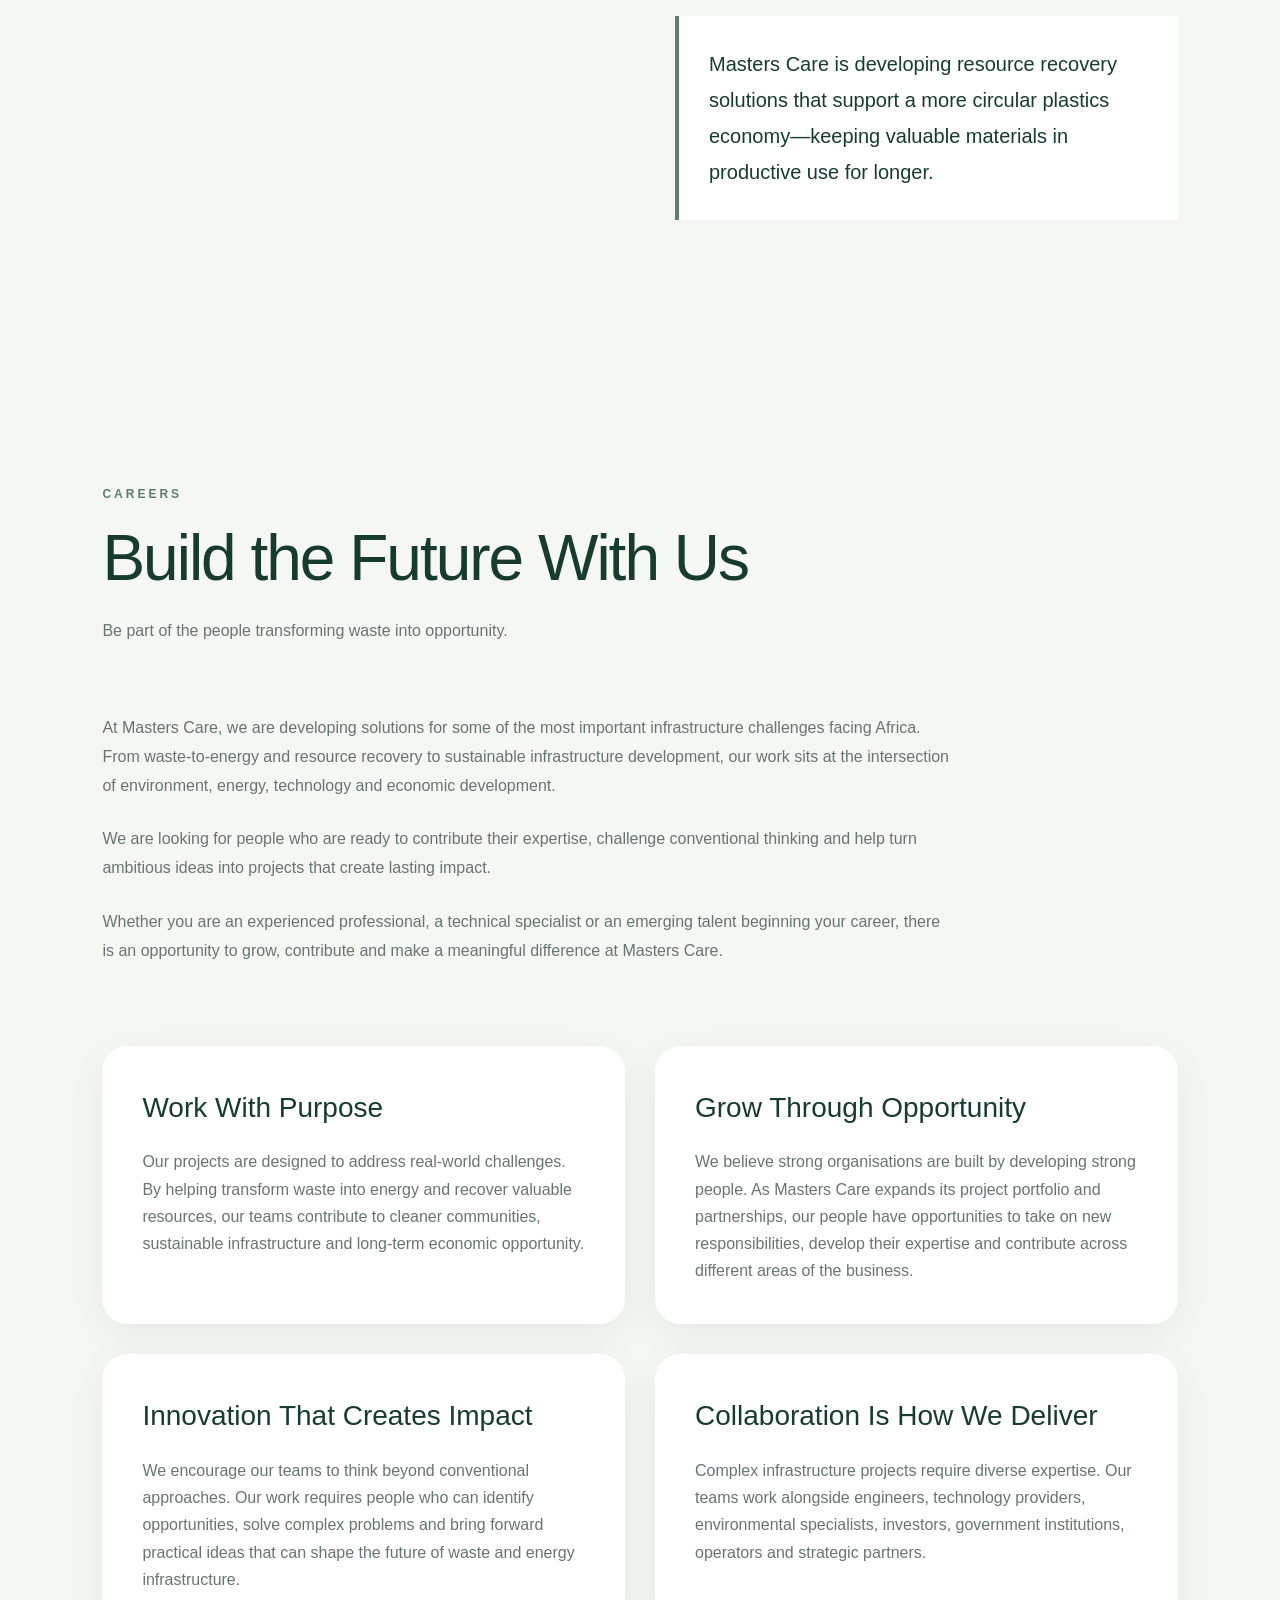
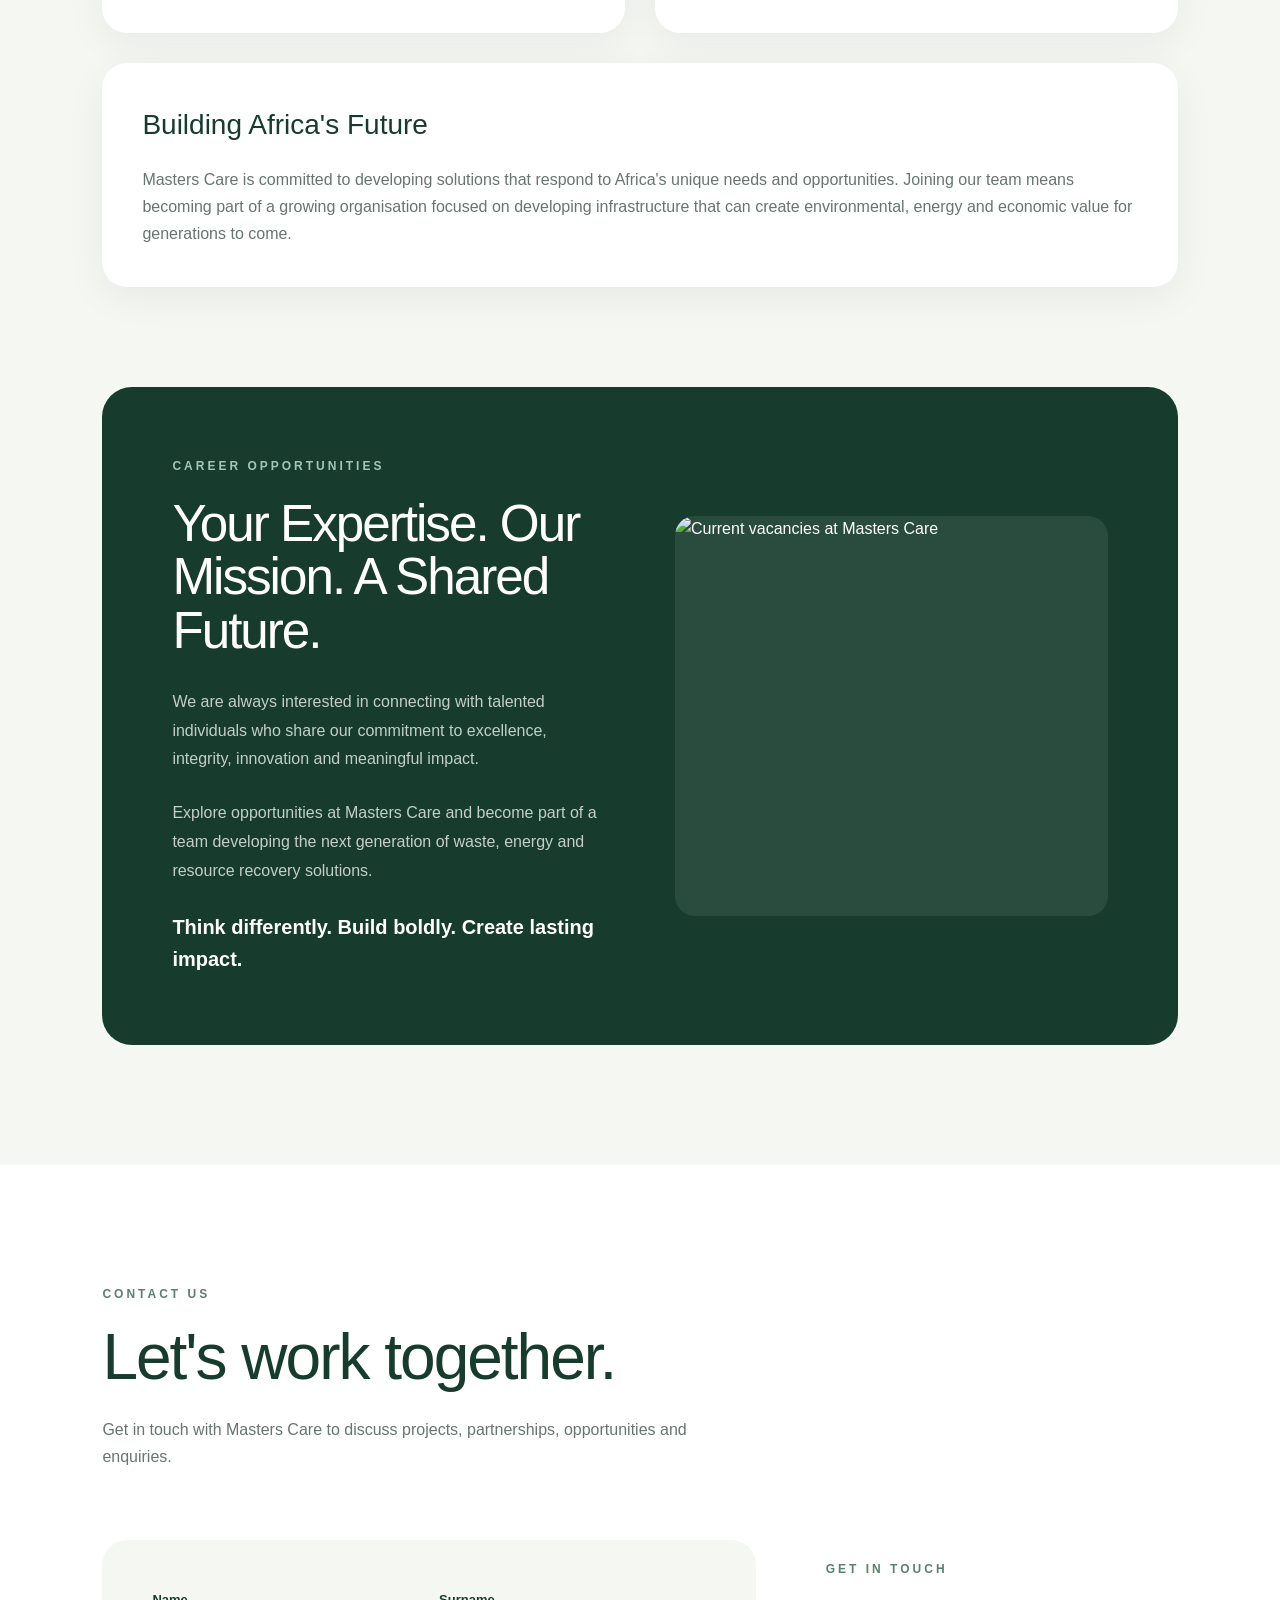
==== commit b167b38e: "altering mobile version industrial image size" ====
--- a/index.html
+++ b/index.html
@@ -903,7 +903,7 @@
 
             <p>
                 Through a structured process of collection,
-                sorting, washing, shredding, drying and
+                sorting, shredding, washing drying and
                 pelletisation, suitable plastic waste can be
                 transformed into recycled plastic pellets that
                 can be reintroduced into manufacturing processes.
--- a/css/style.css
+++ b/css/style.css
@@ -991,14 +991,12 @@
 margin-top: 100px;
 
 }
-
 .industrial-image {
-min-height: 550px;
-
-overflow: hidden;
-
-border-radius: 30px;
-
+    width: 100%;
+
+    overflow: hidden;
+
+    border-radius: 30px;
 }
 
 .industrial-image img {
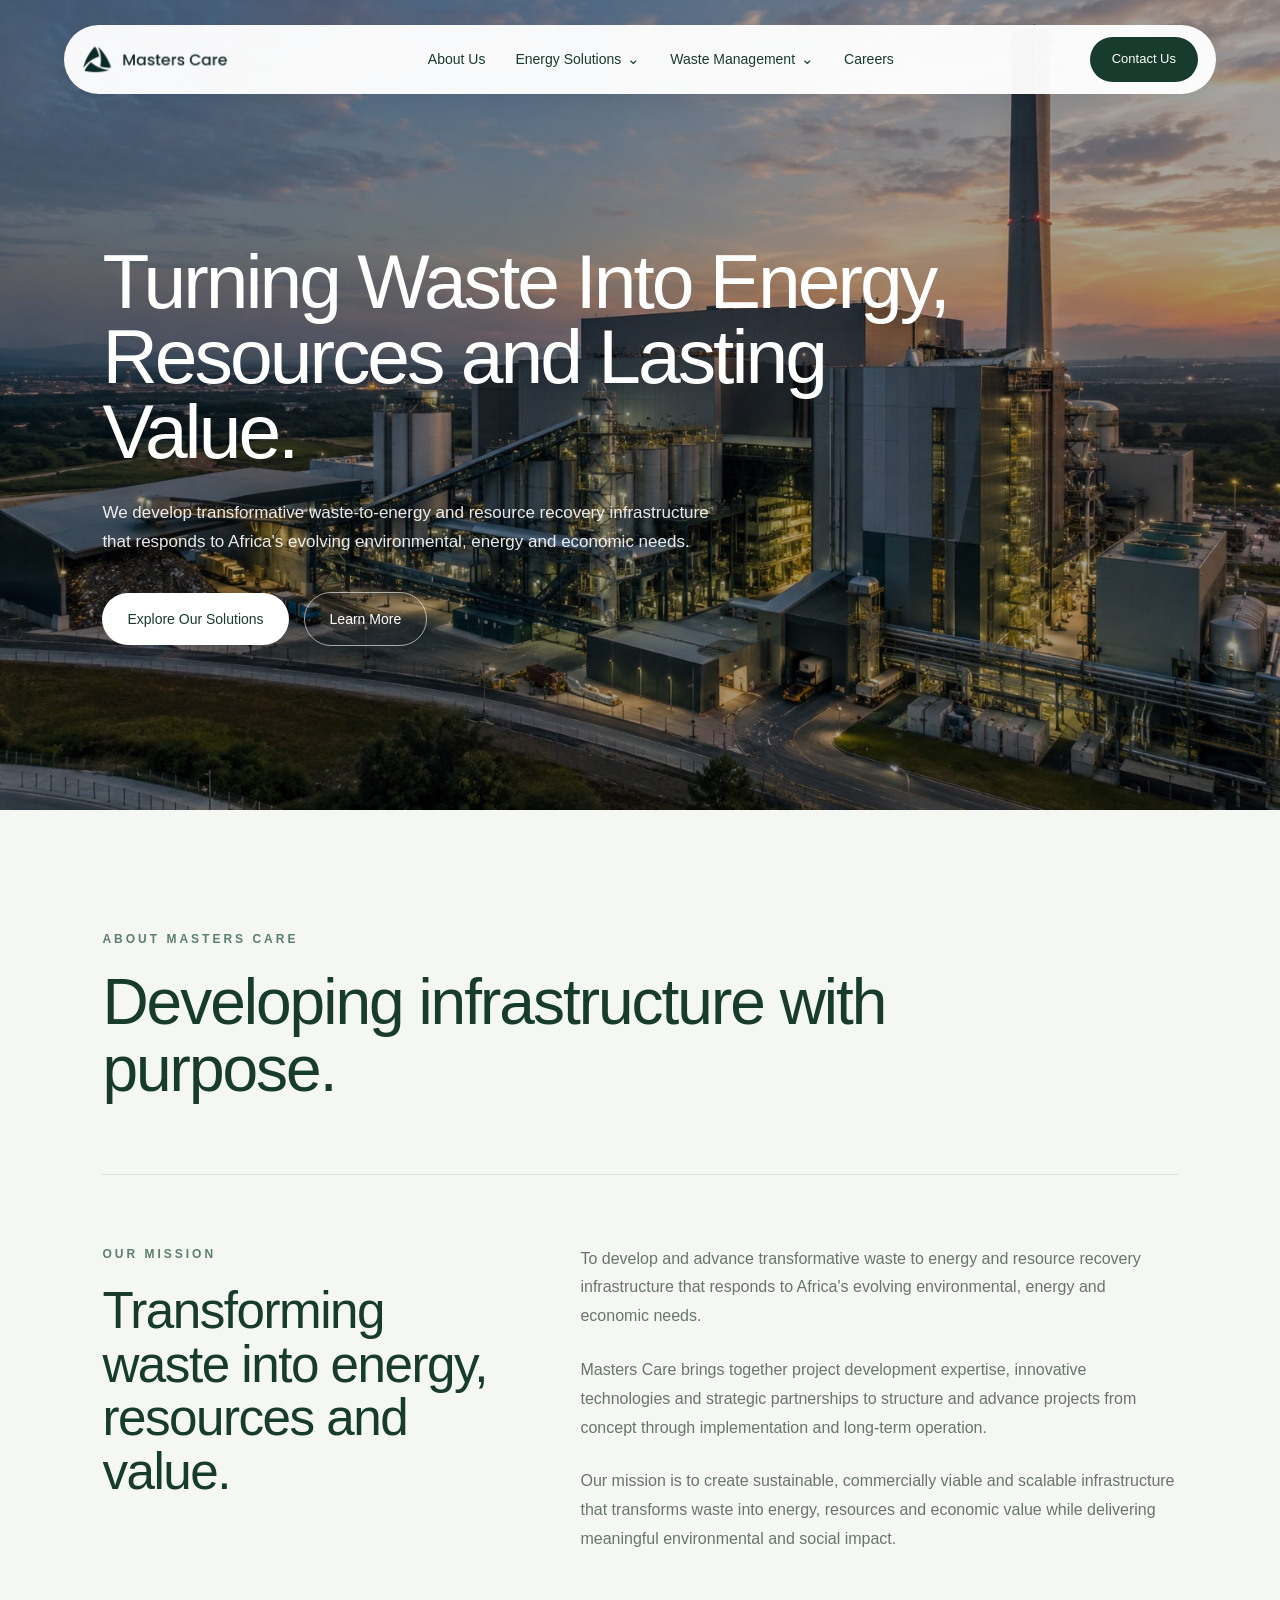
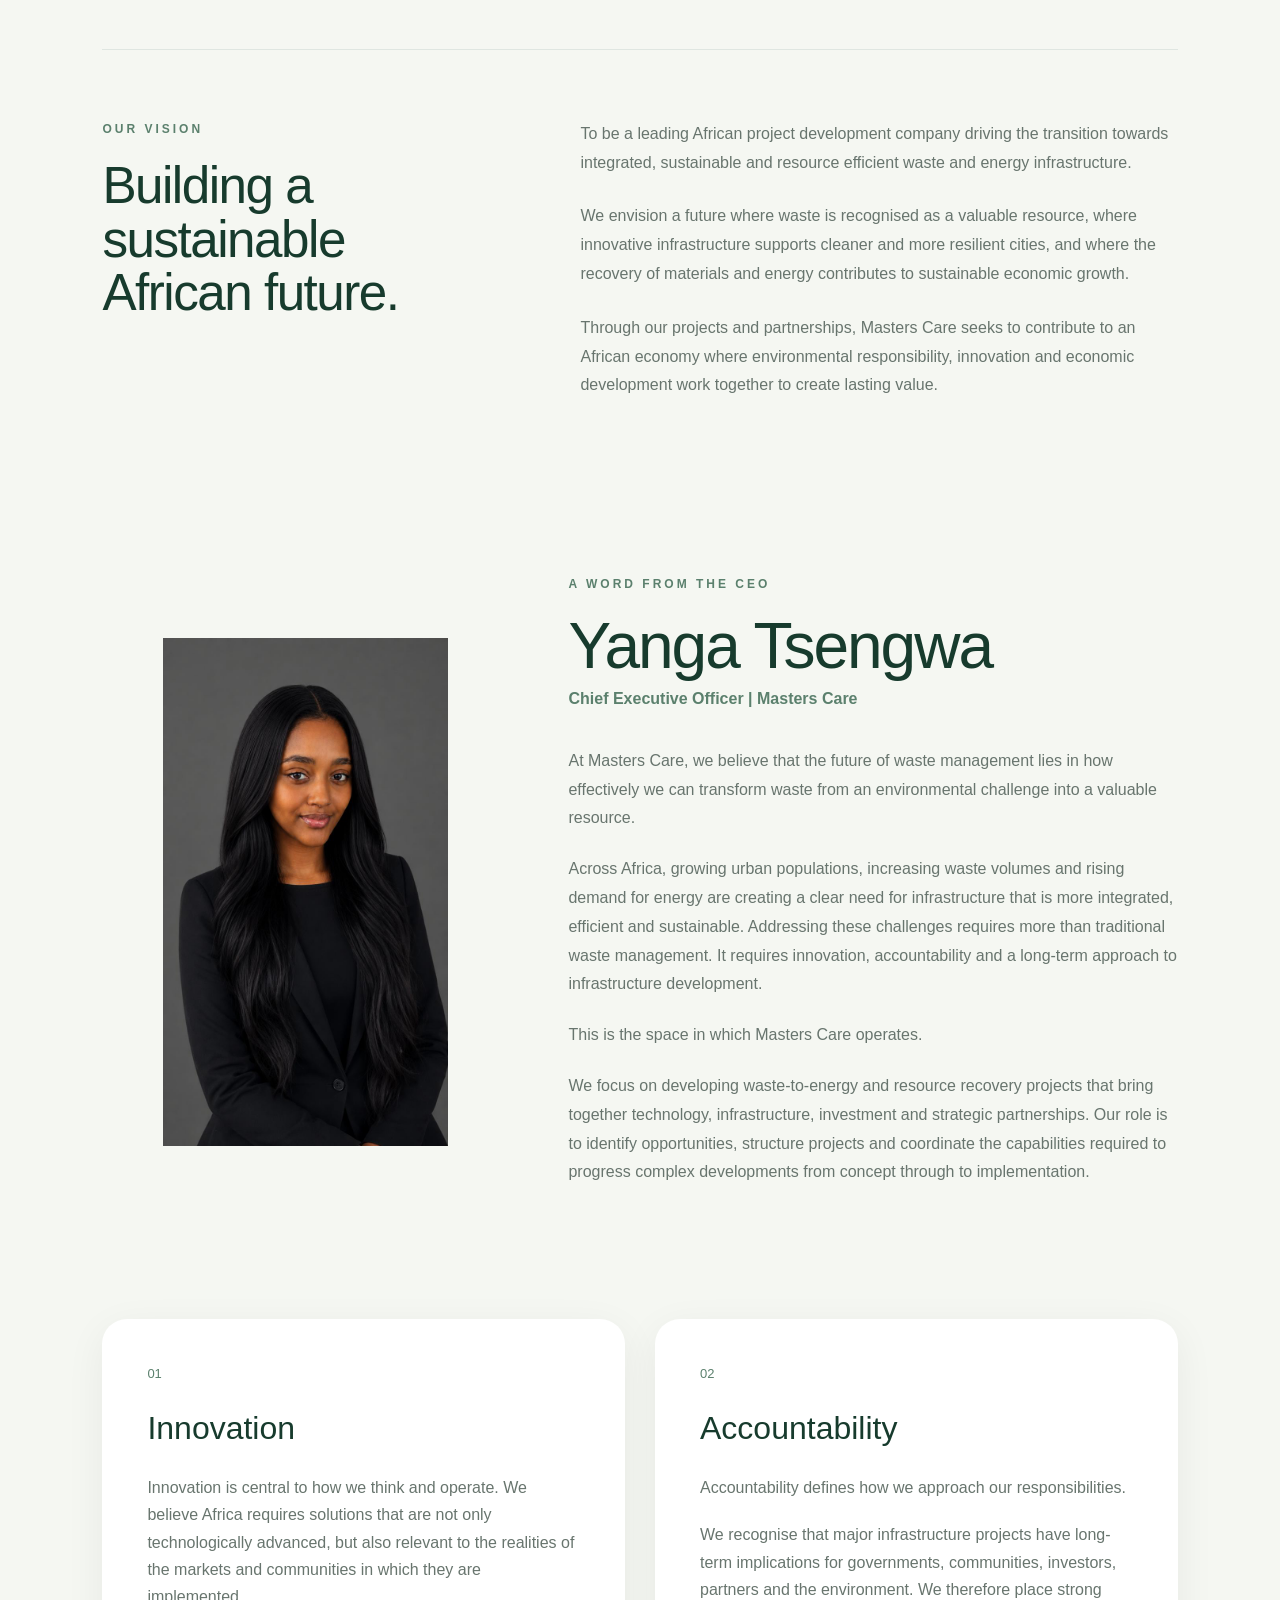
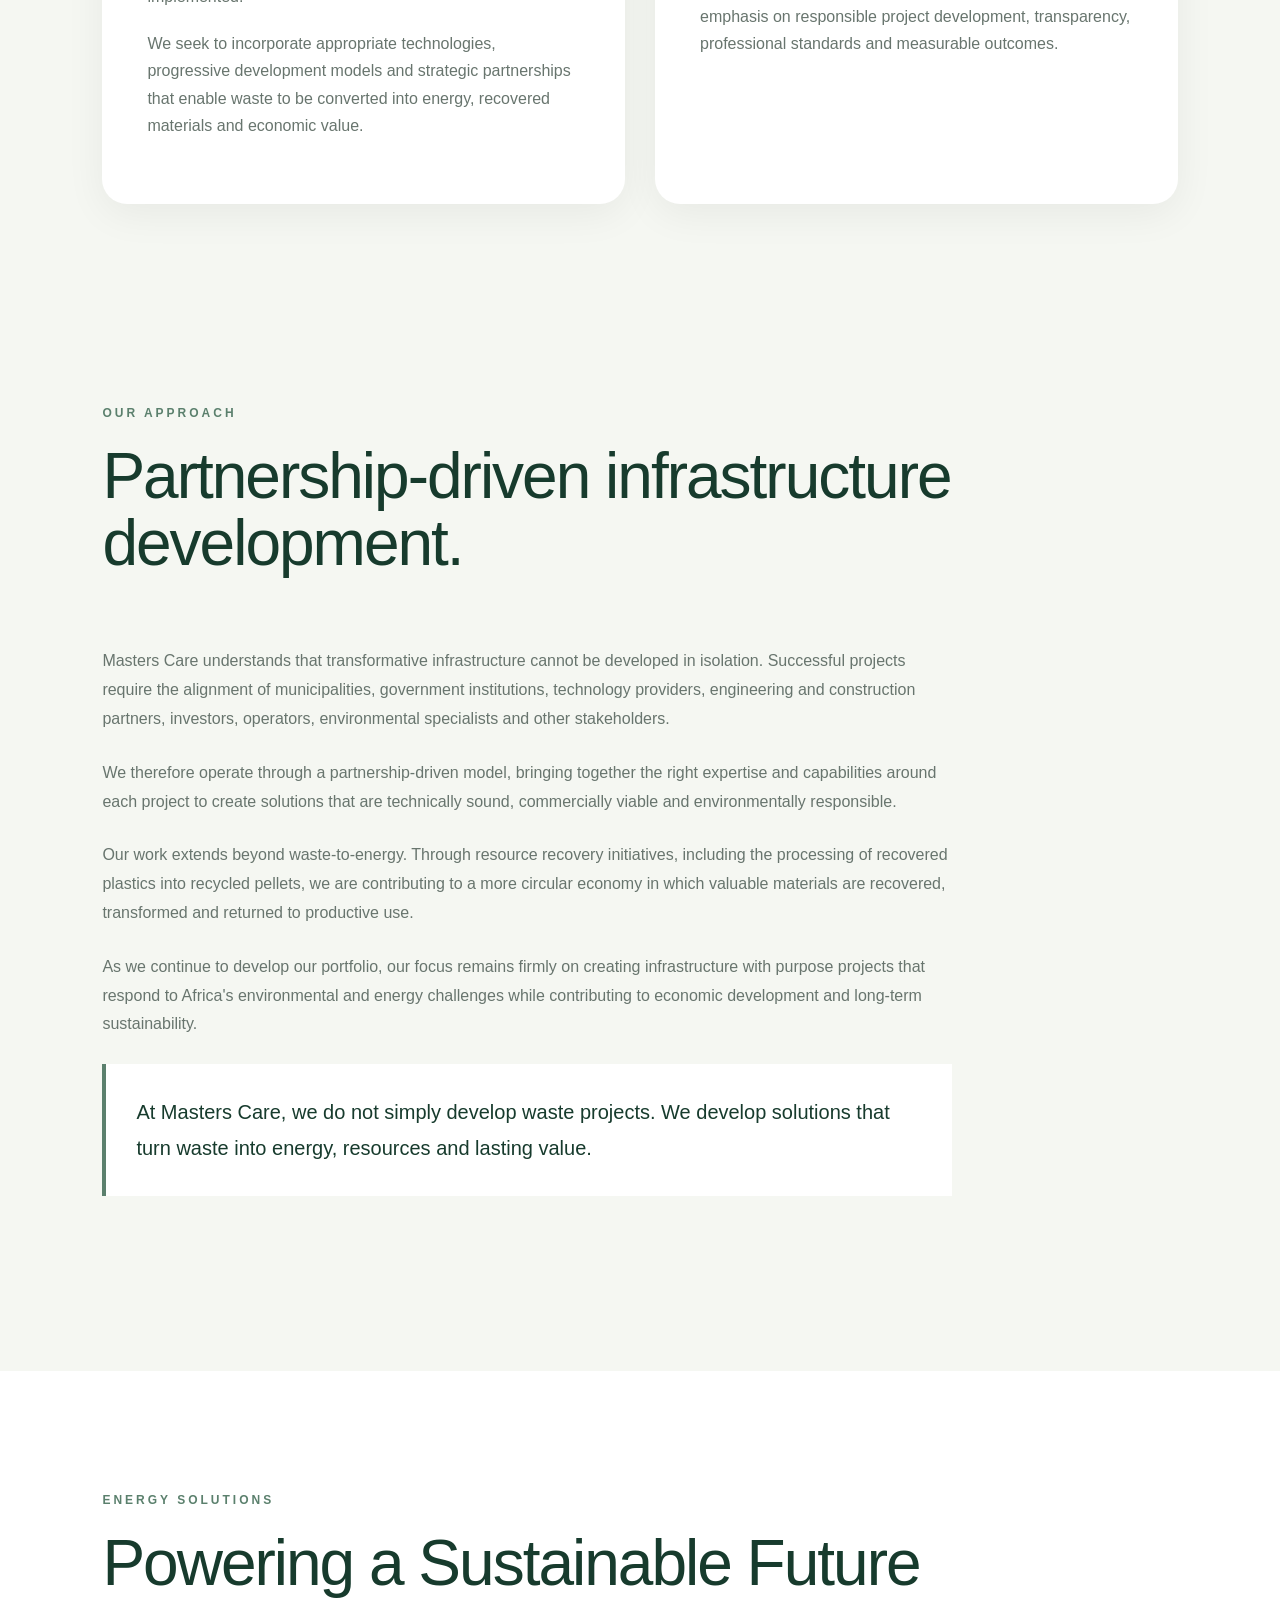
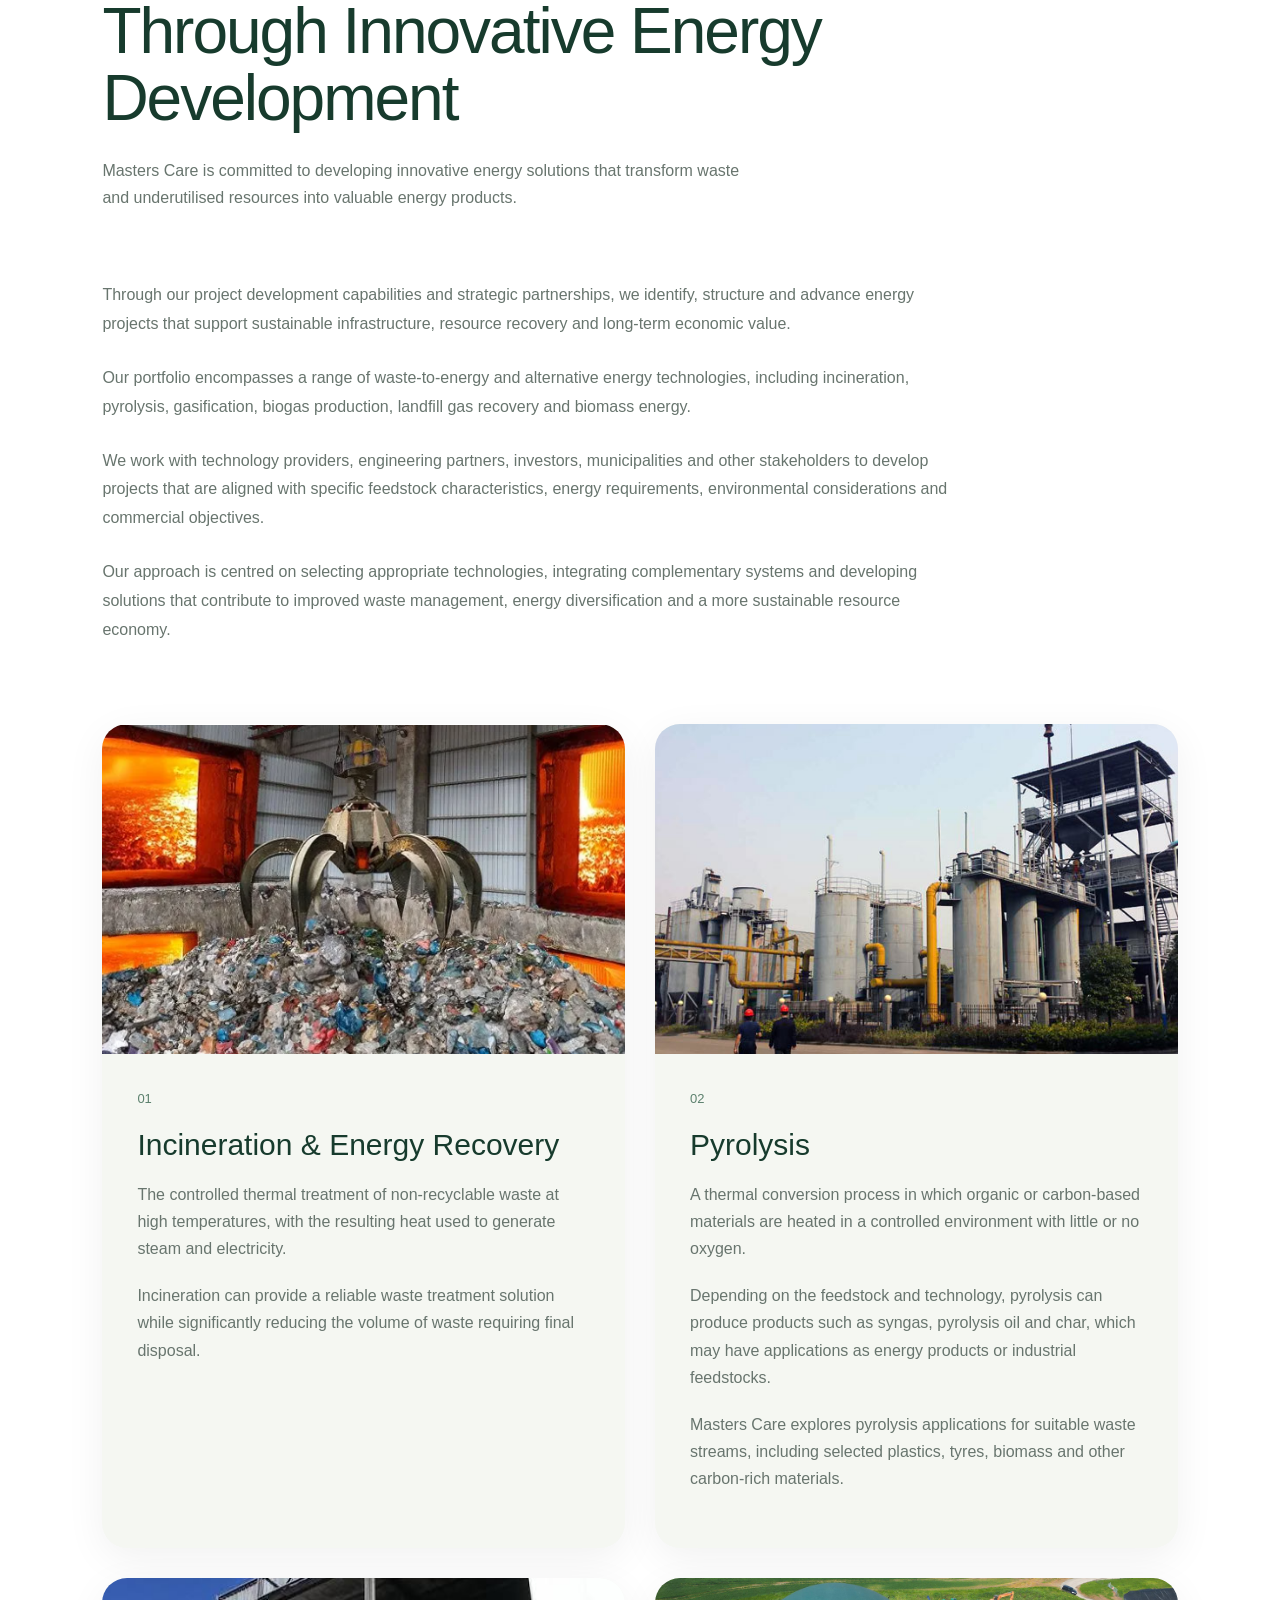
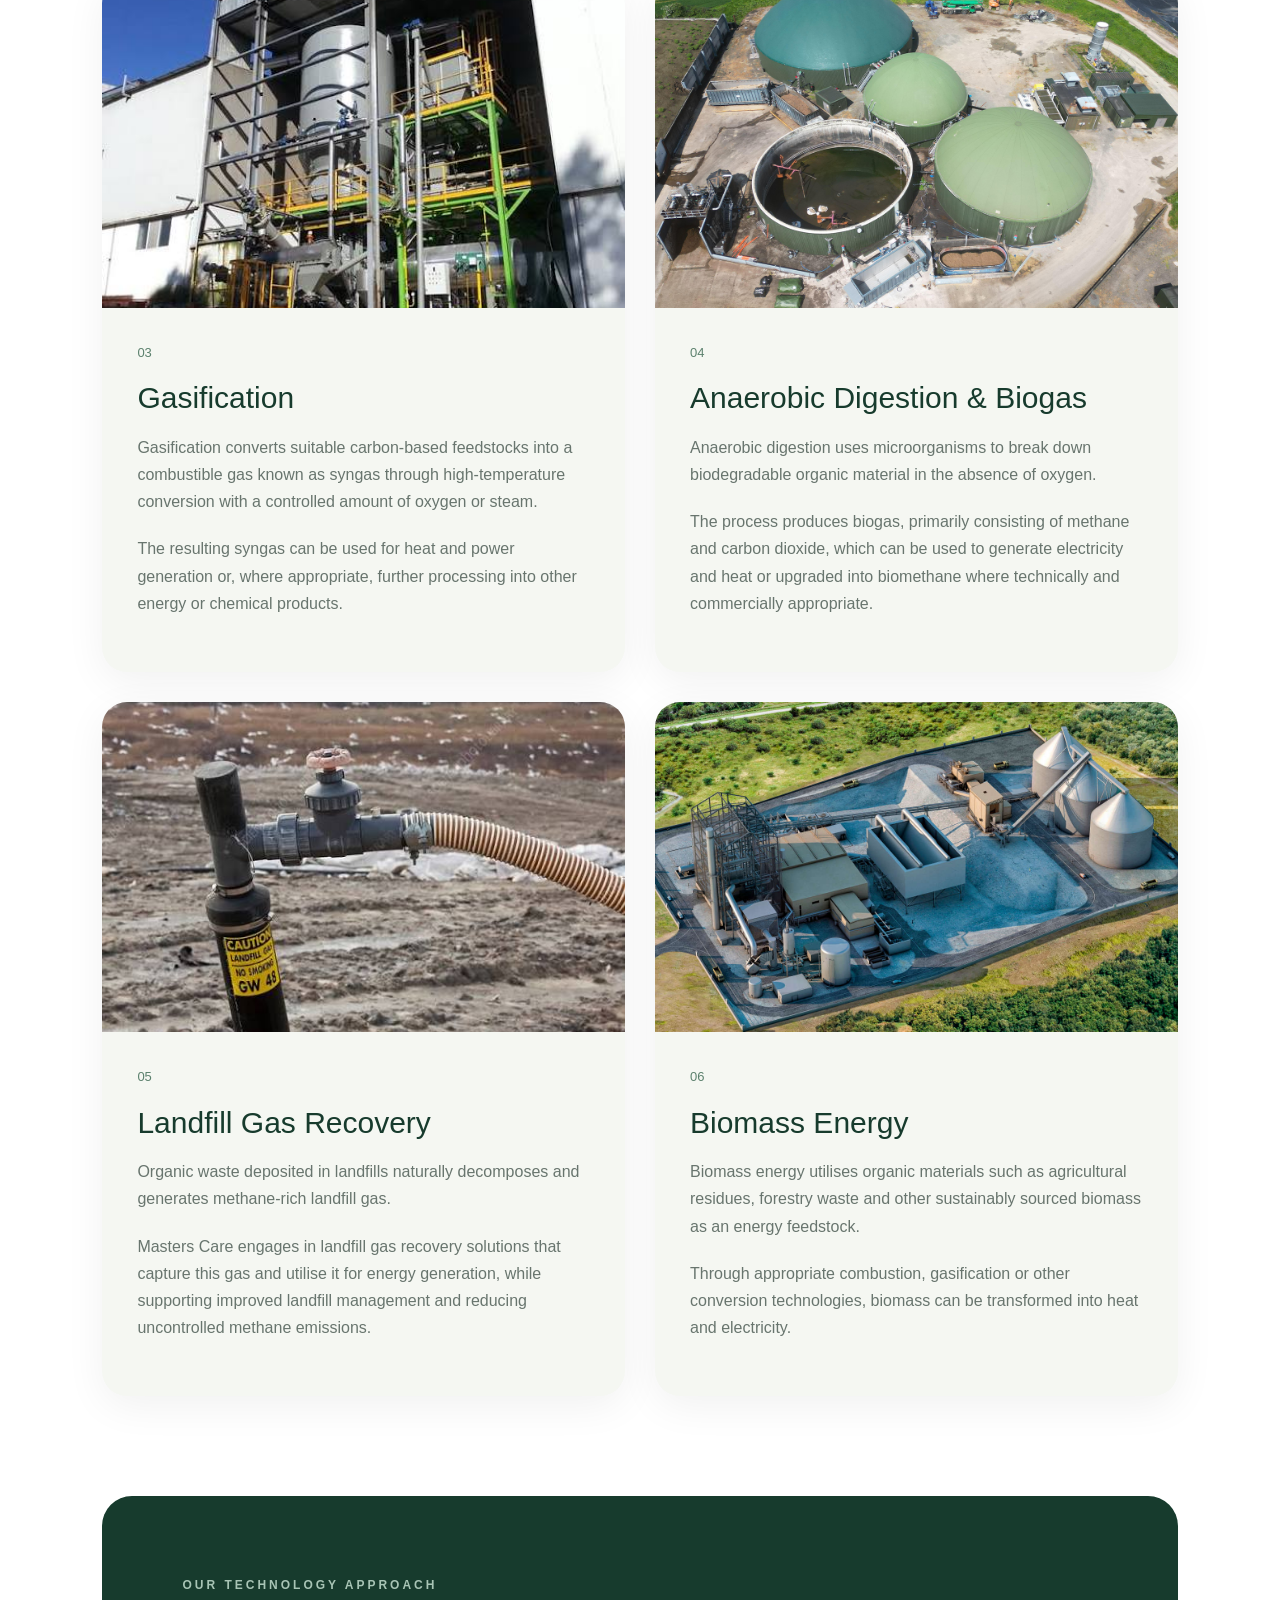
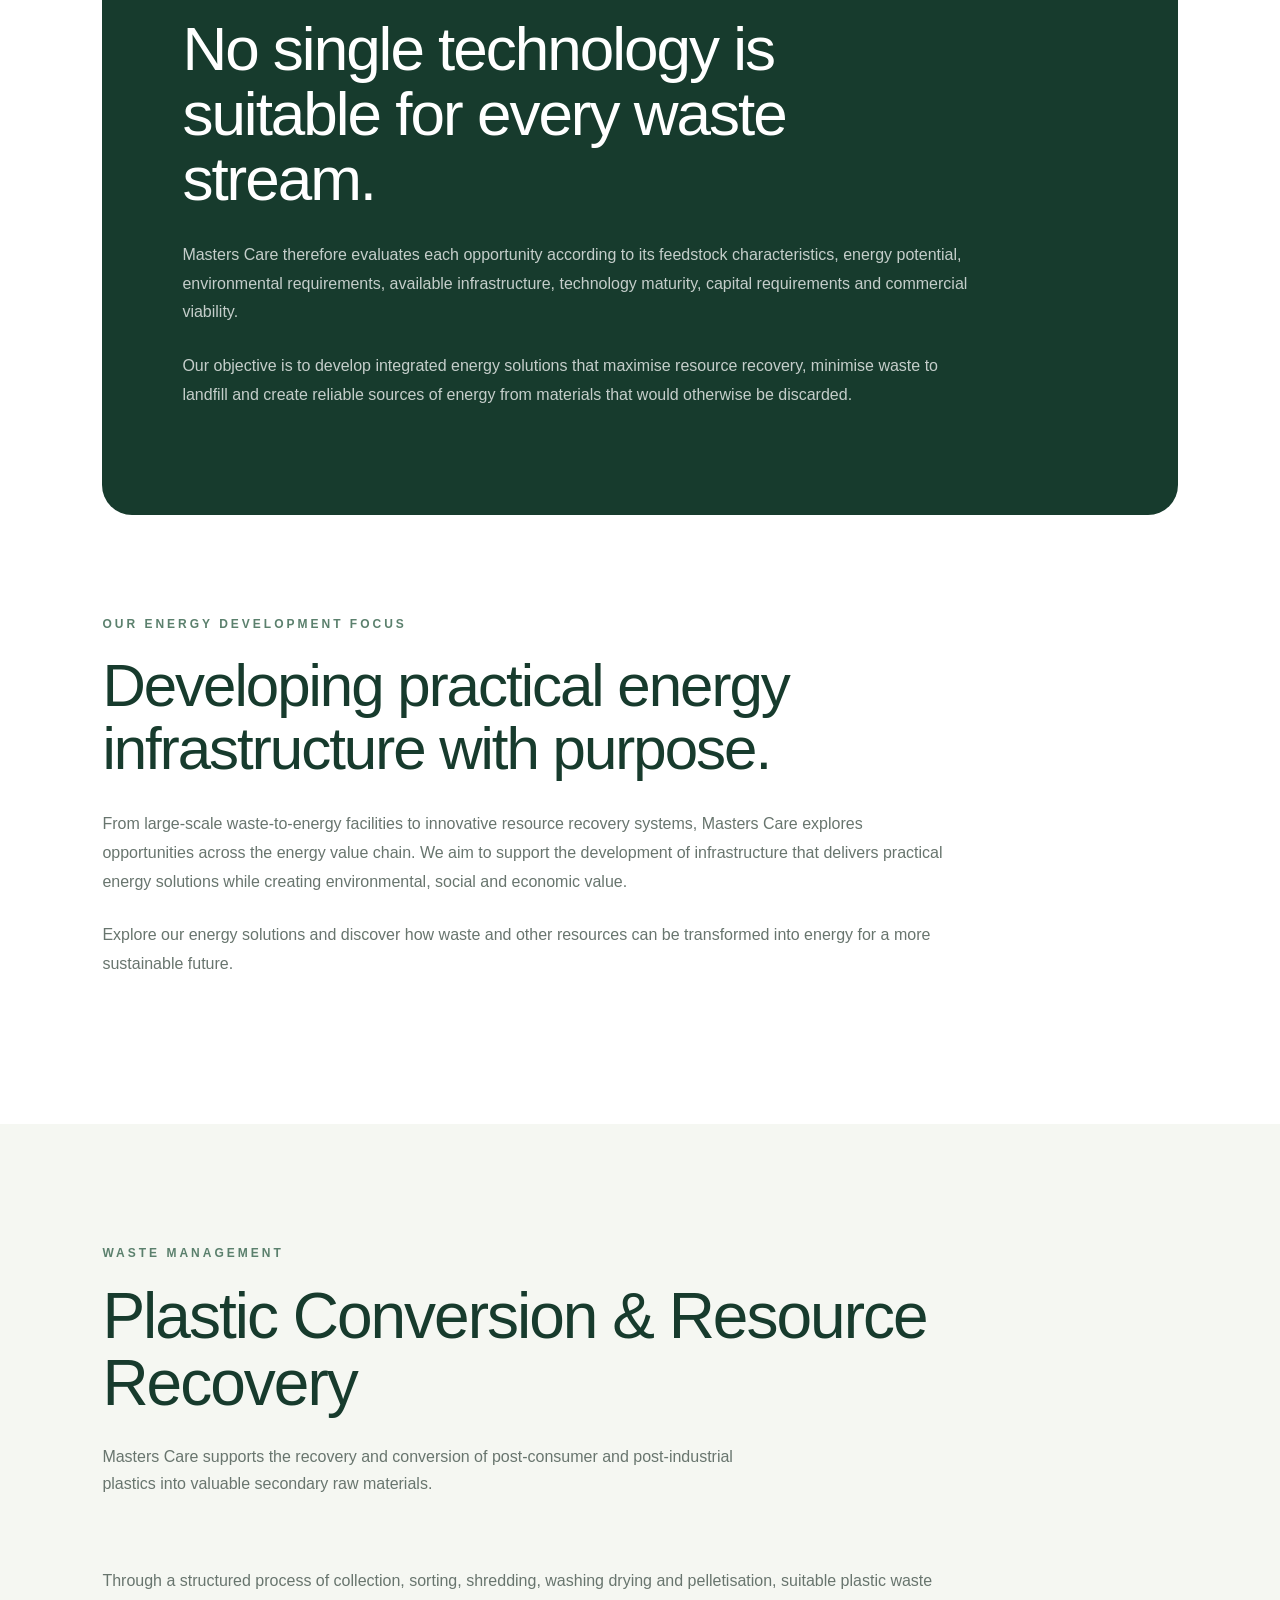
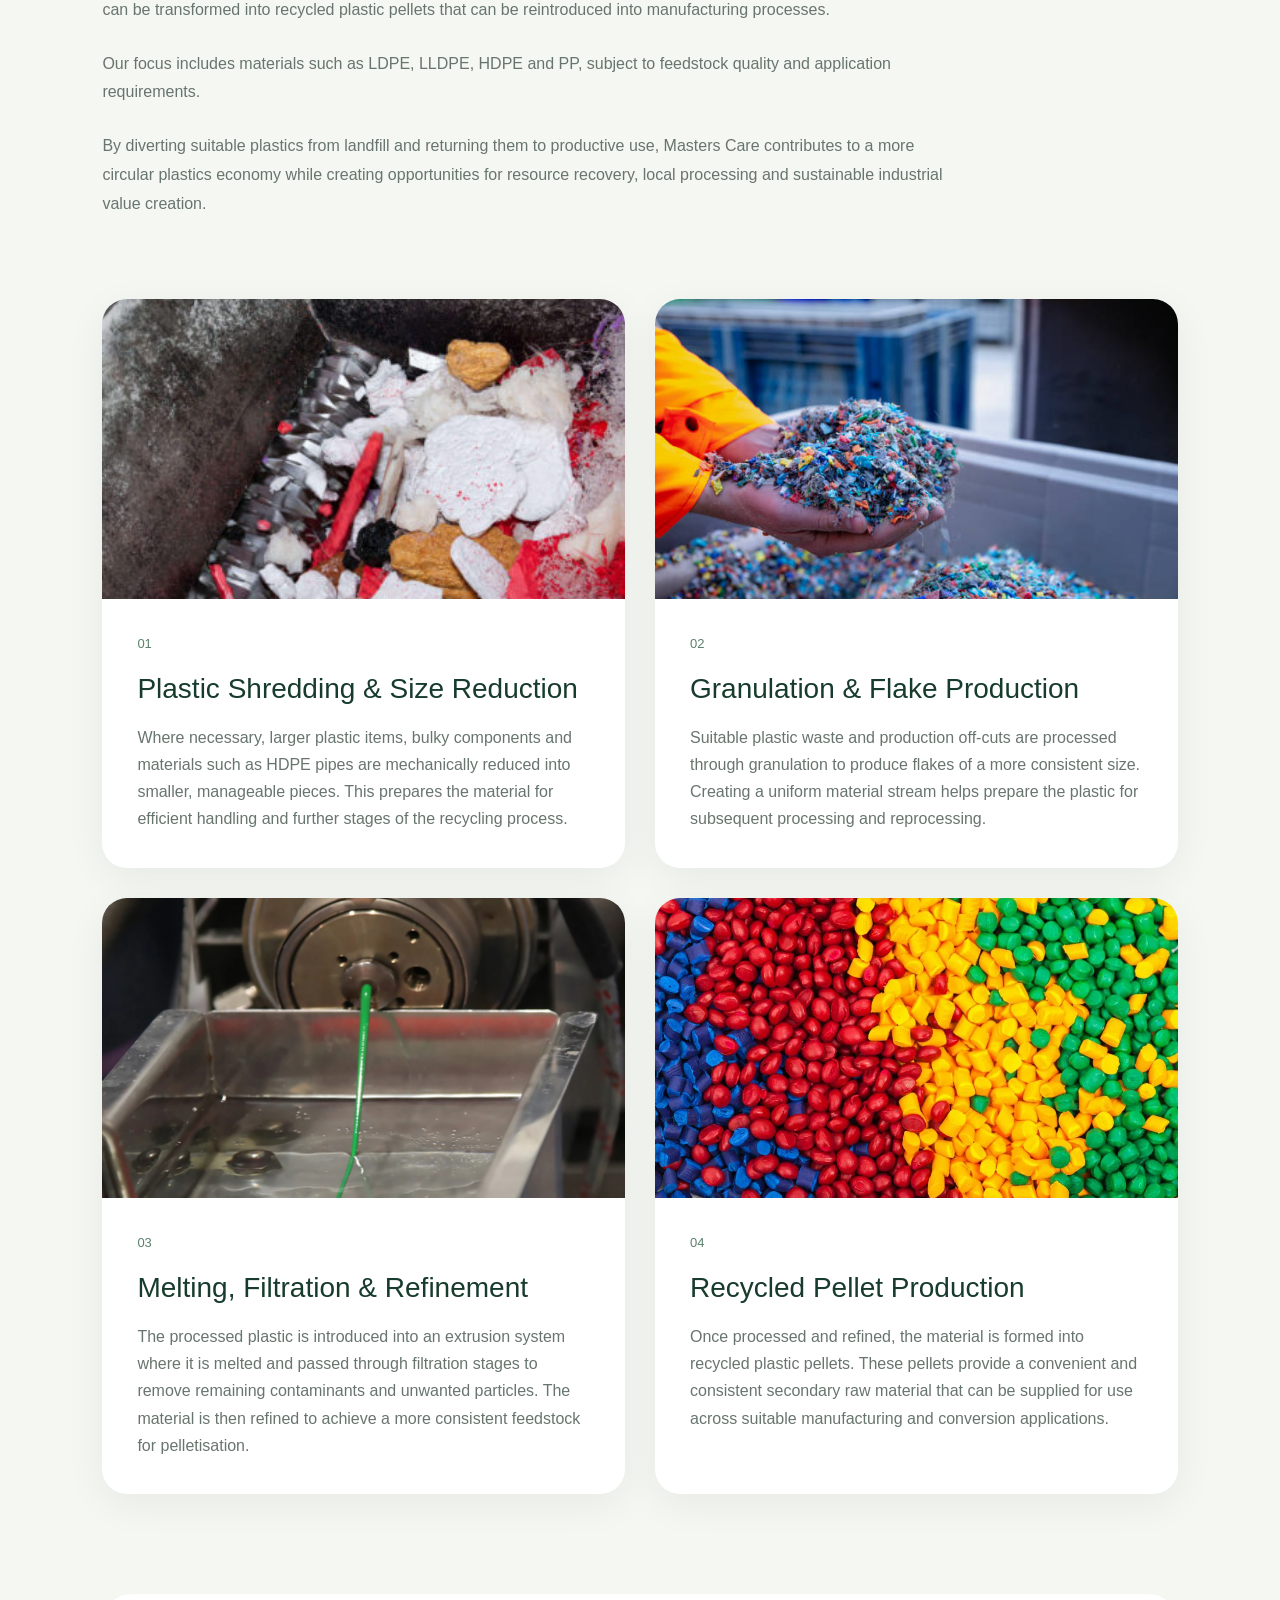
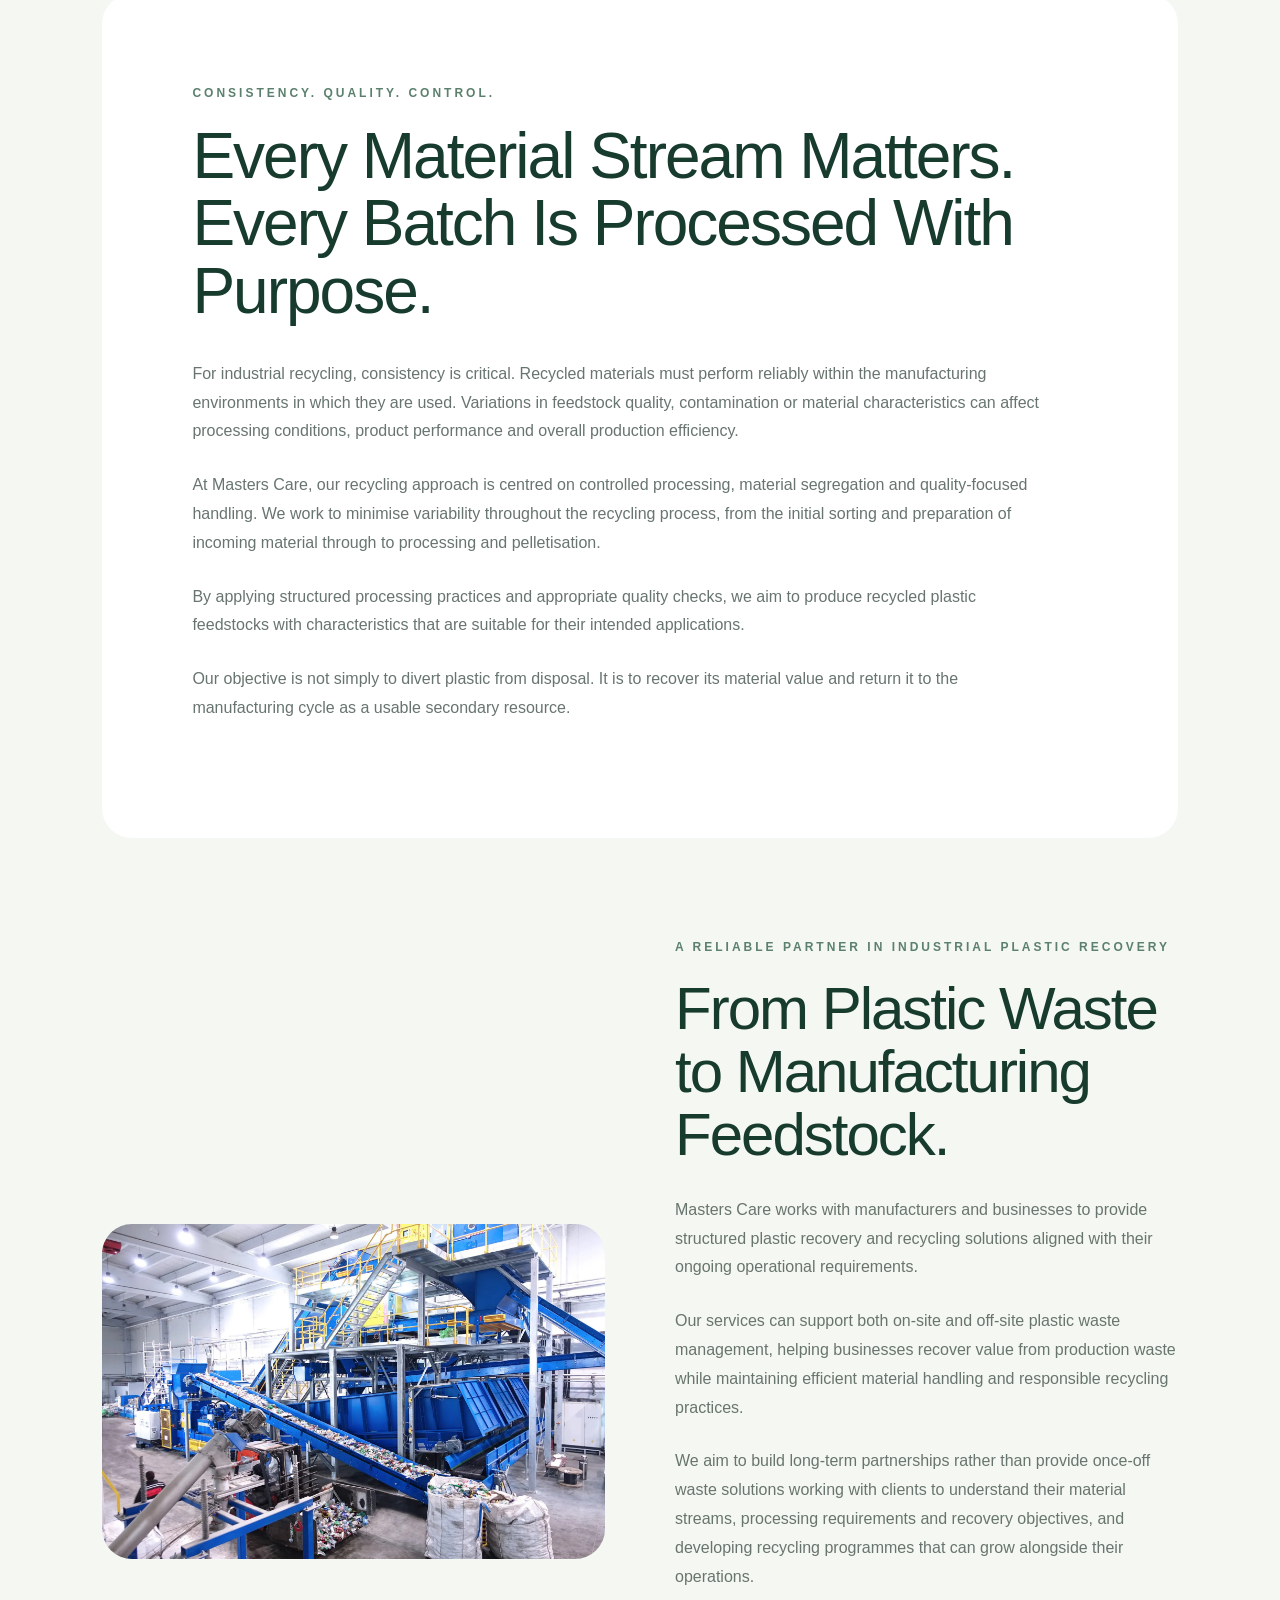
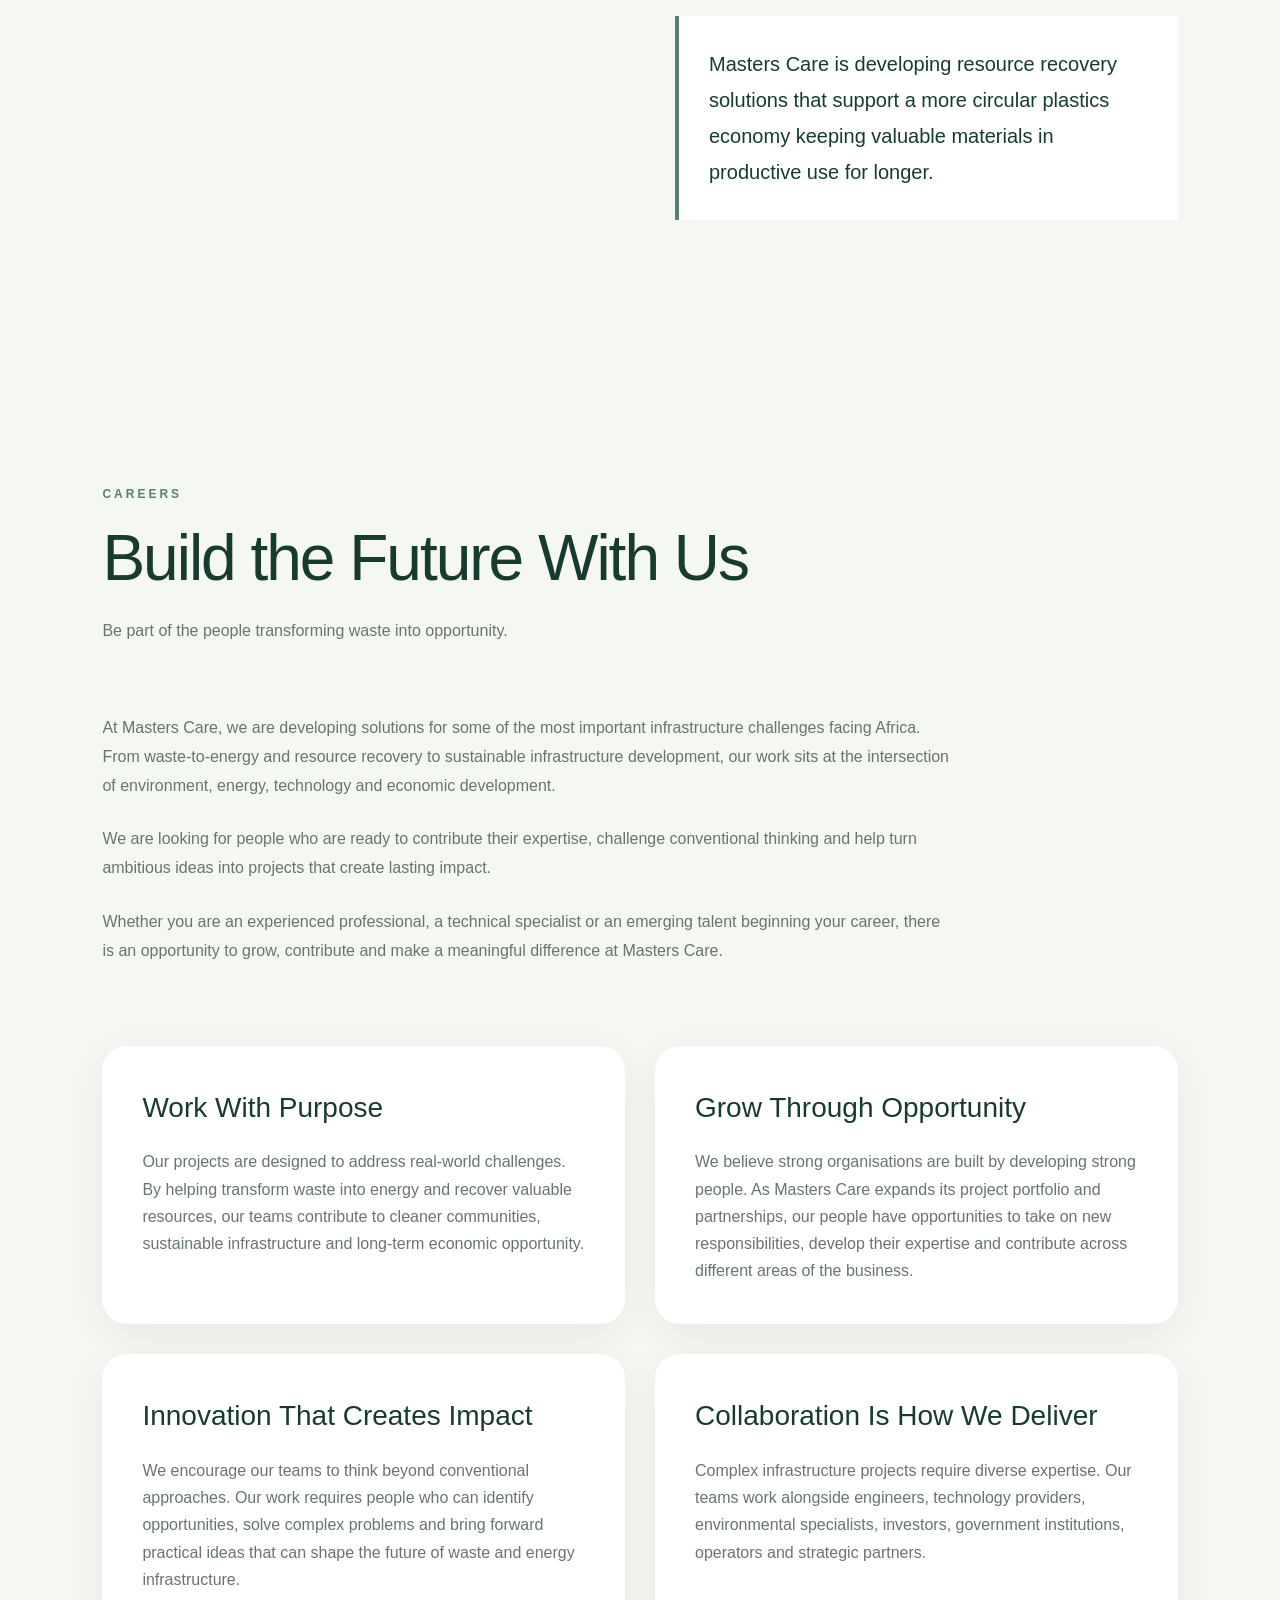
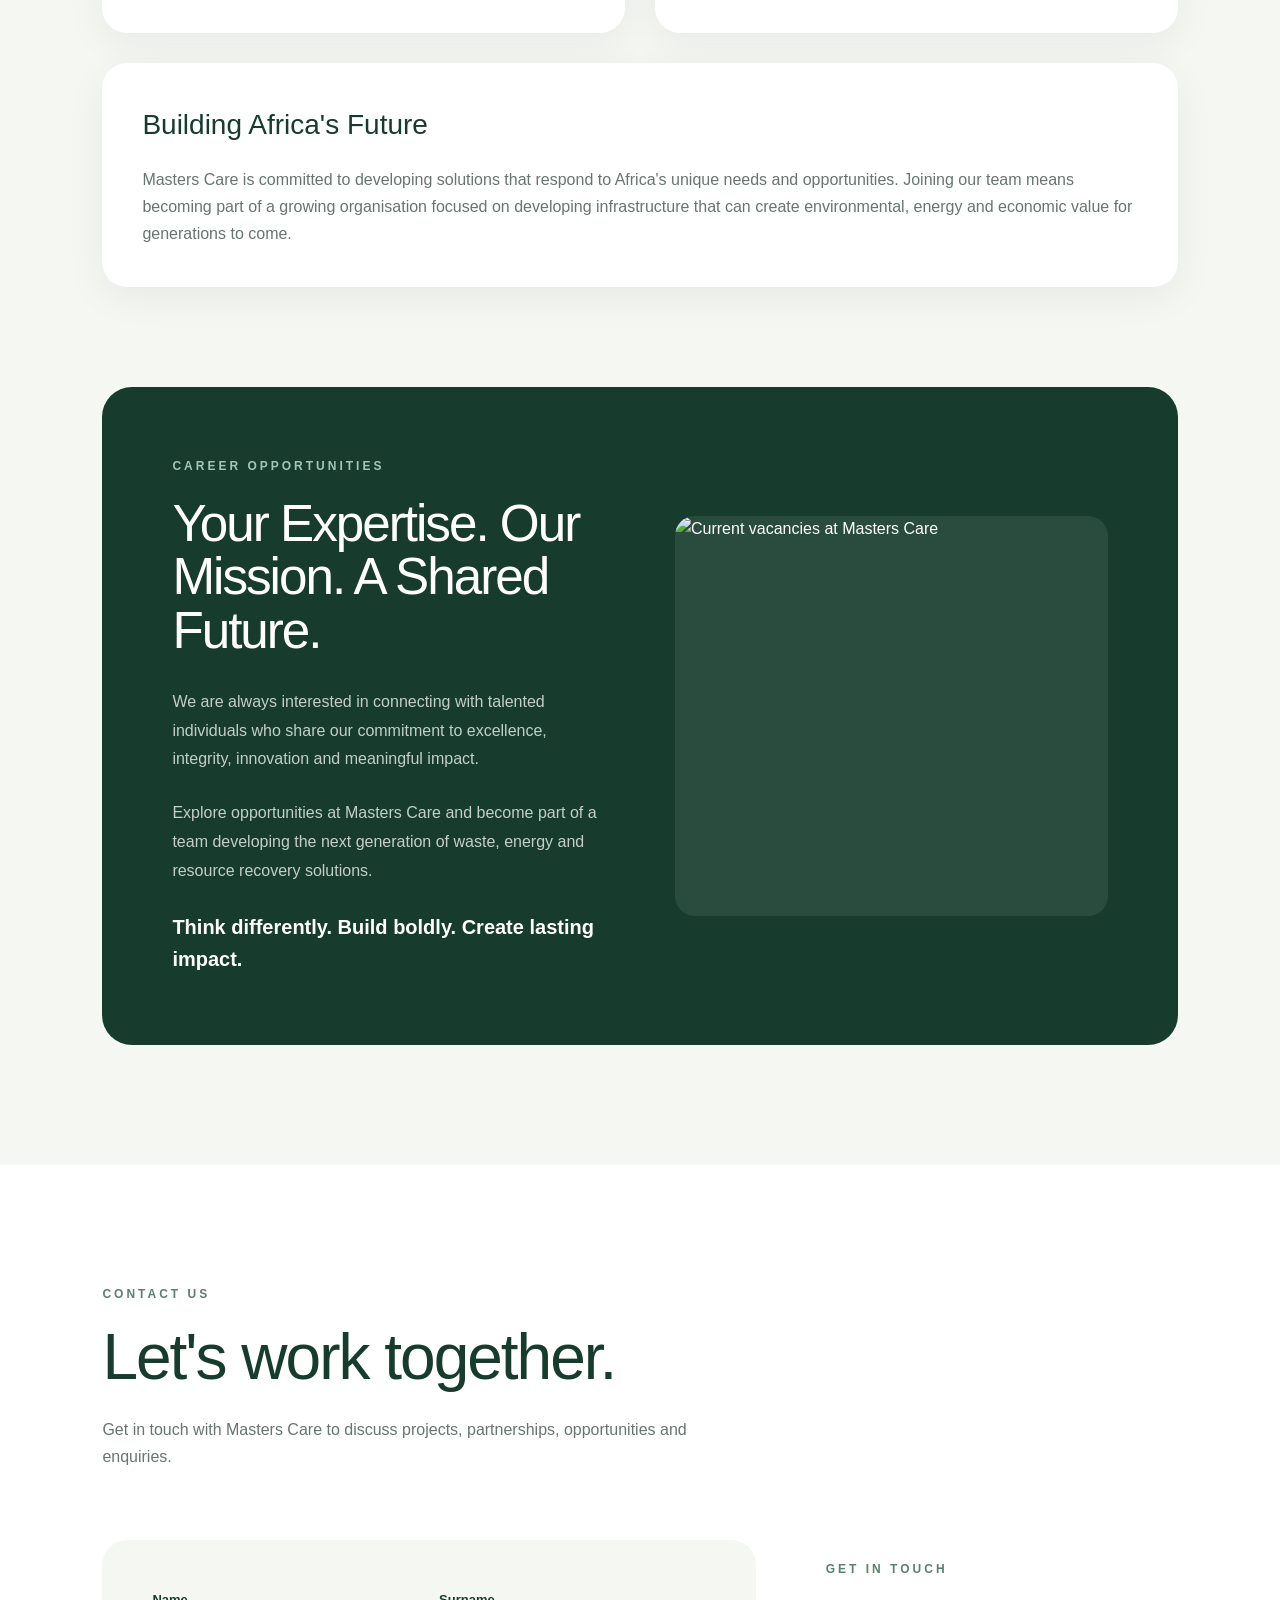
==== commit cf239871: "address change and hyphen removals" ====
--- a/index.html
+++ b/index.html
@@ -1149,7 +1149,7 @@
 
                 <p>
                     We aim to build long-term partnerships rather
-                    than provide once-off waste solutions—working
+                    than provide once-off waste solutions working
                     with clients to understand their material
                     streams, processing requirements and recovery
                     objectives, and developing recycling programmes
@@ -1159,7 +1159,7 @@
                 <p class="approach-highlight">
                     Masters Care is developing resource recovery
                     solutions that support a more circular plastics
-                    economy—keeping valuable materials in productive
+                    economy keeping valuable materials in productive
                     use for longer.
                 </p>
 
@@ -1589,7 +1589,7 @@
                     </span>
 
                     <p>
-                       Details to be provided.
+                       222 Smit Street, Braamfontein, 2001, Johannesburg, South Africa
                     </p>
 
                 </div>
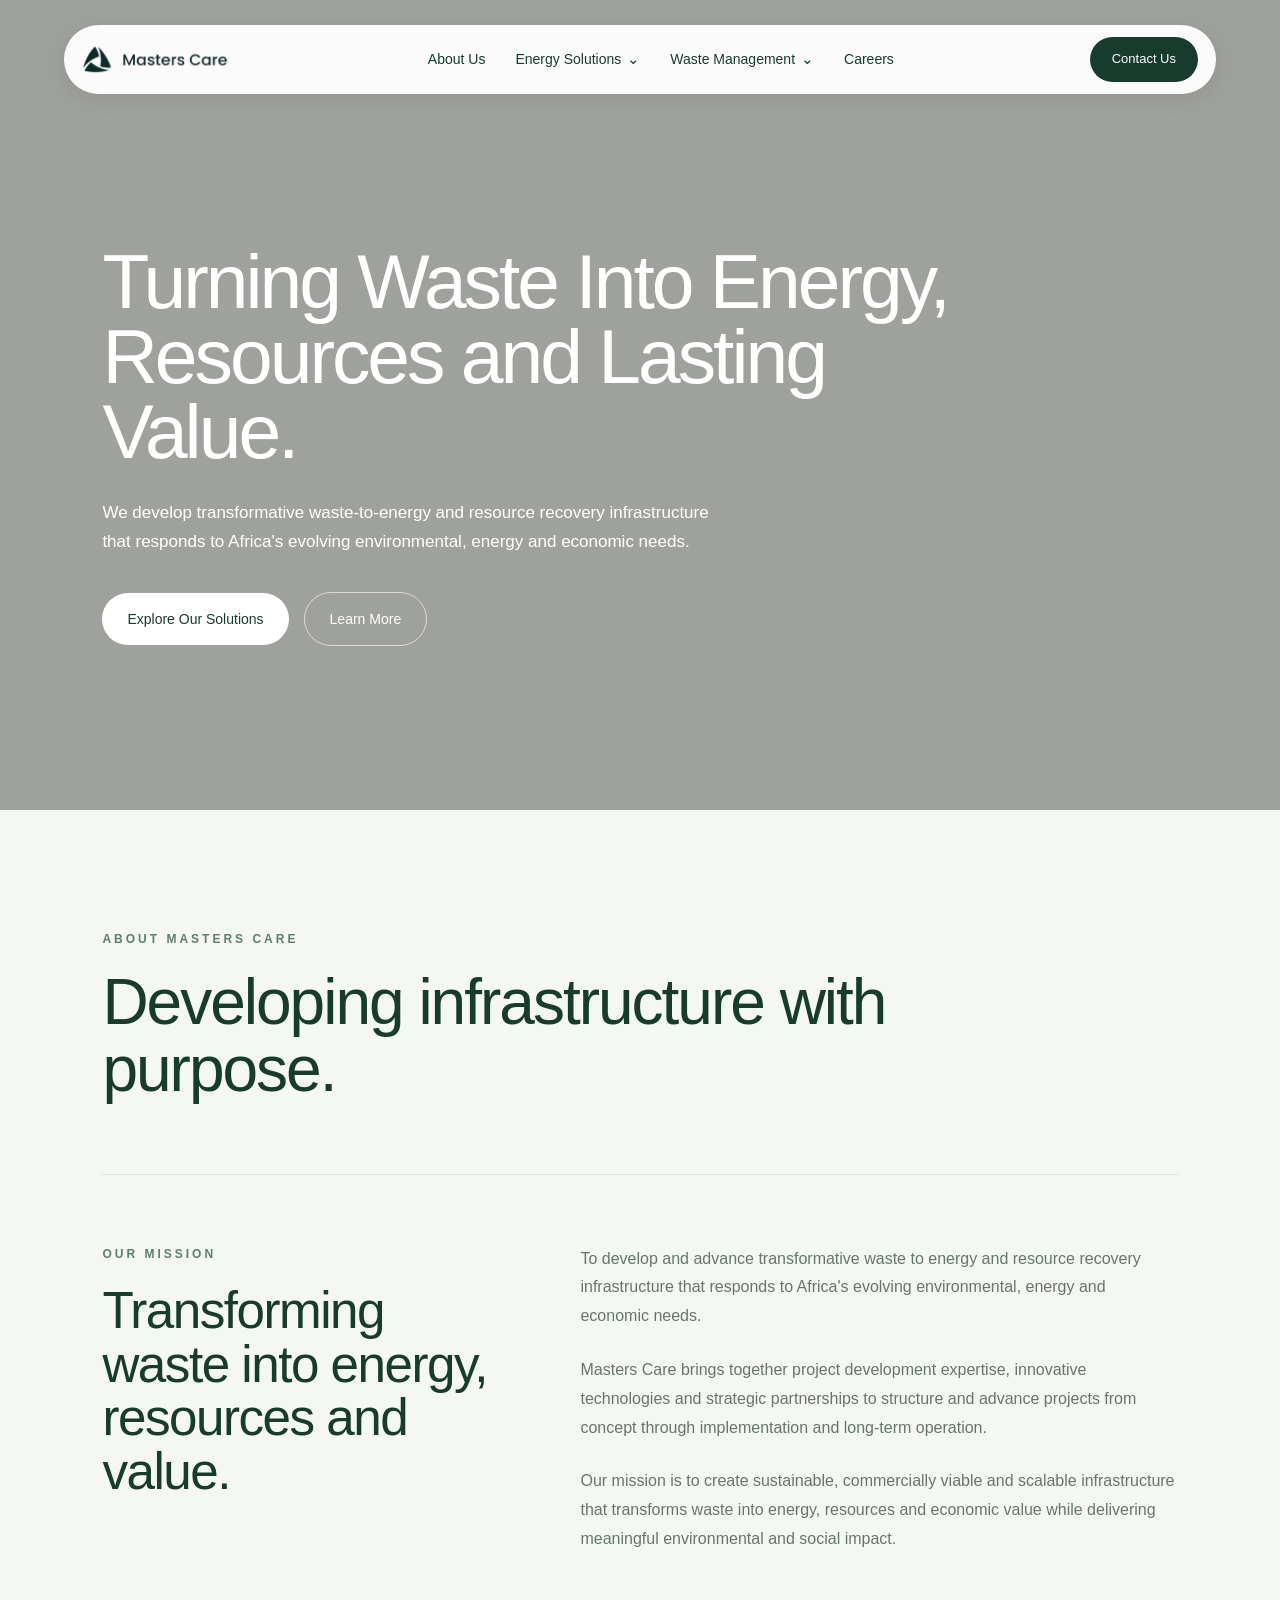
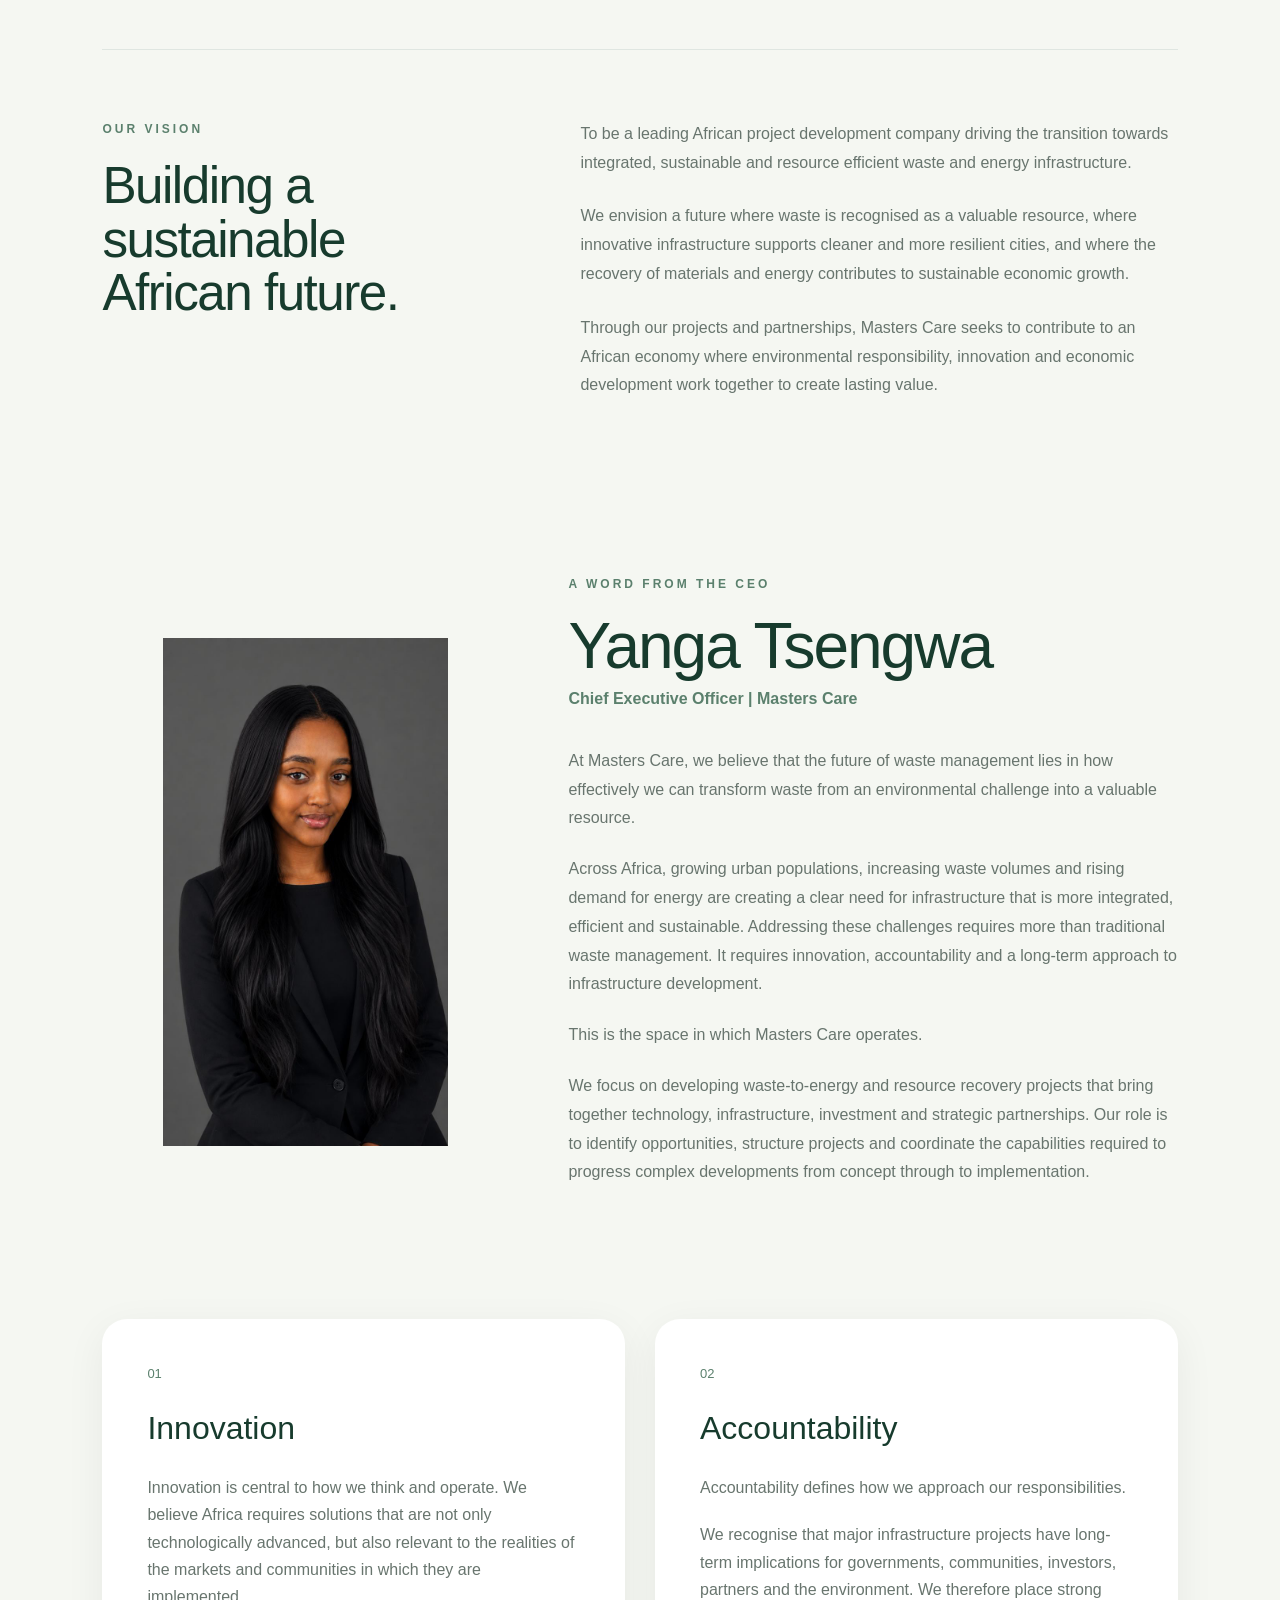
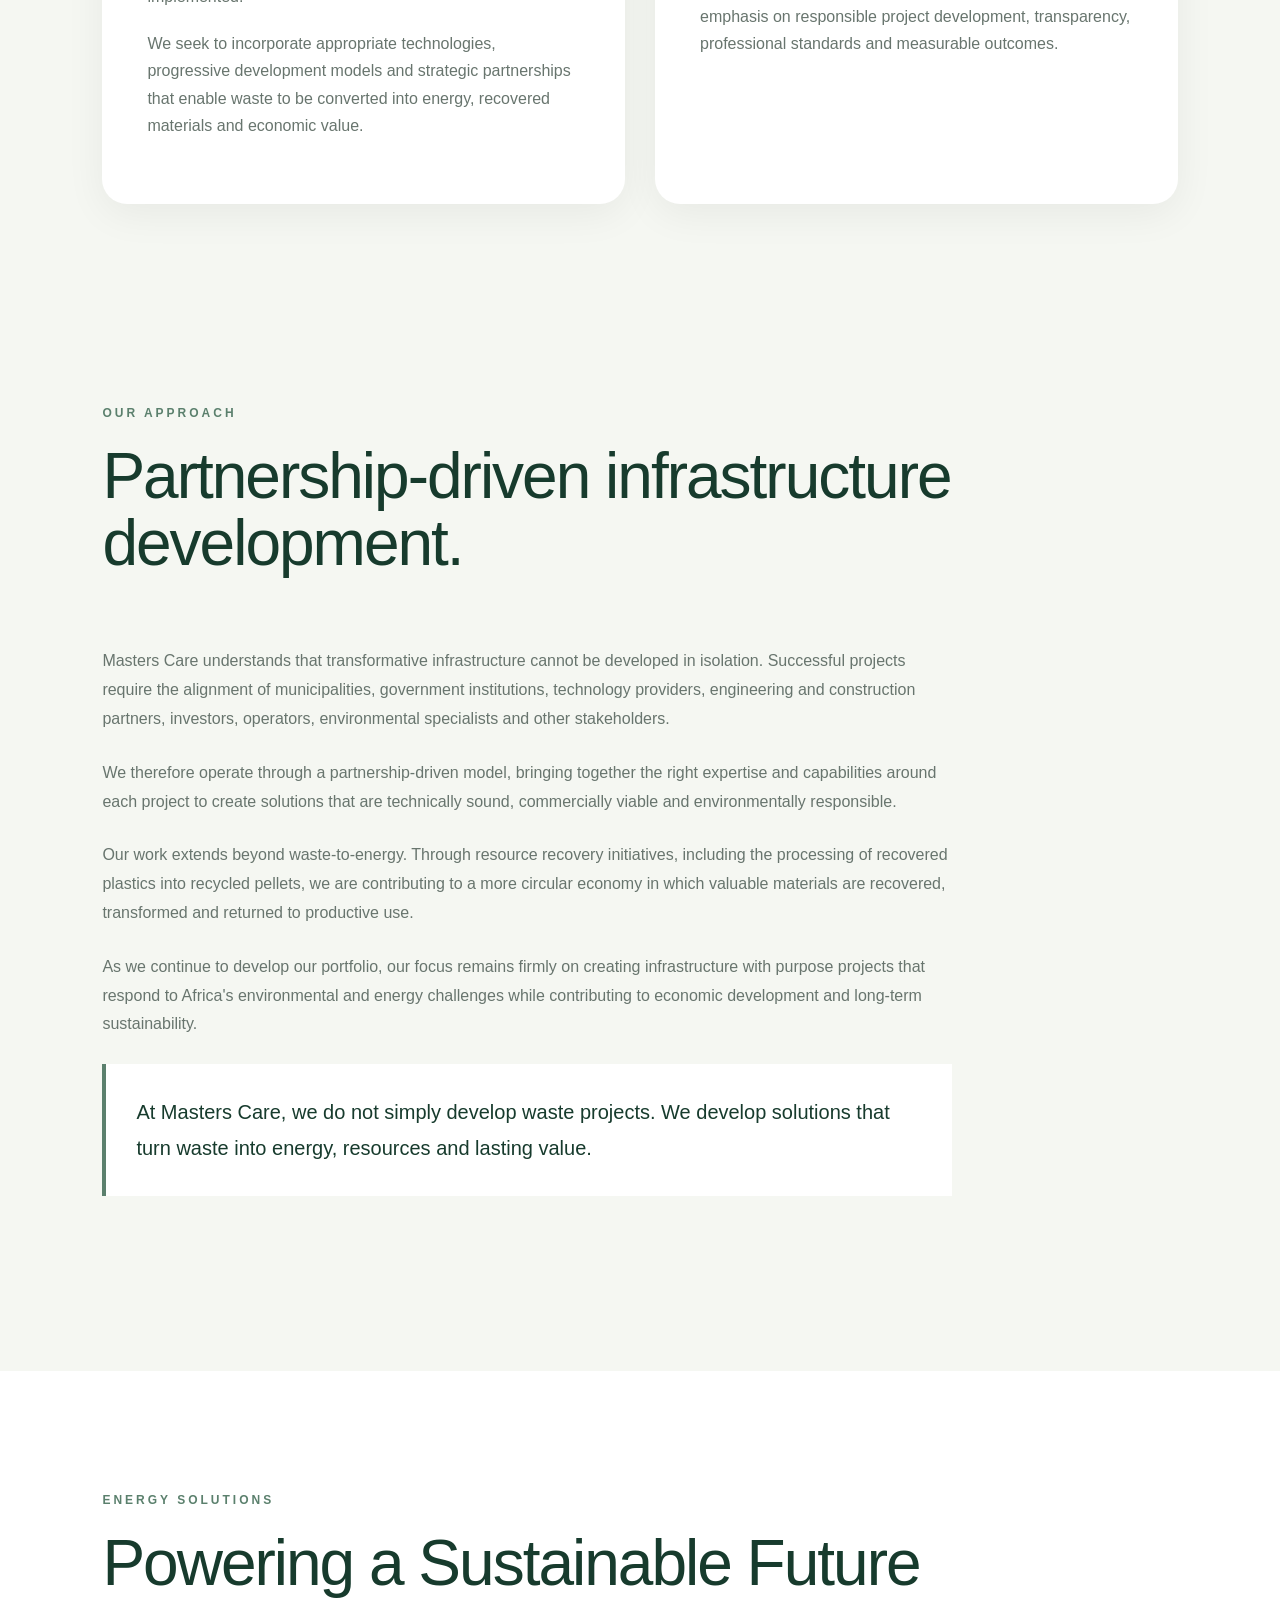
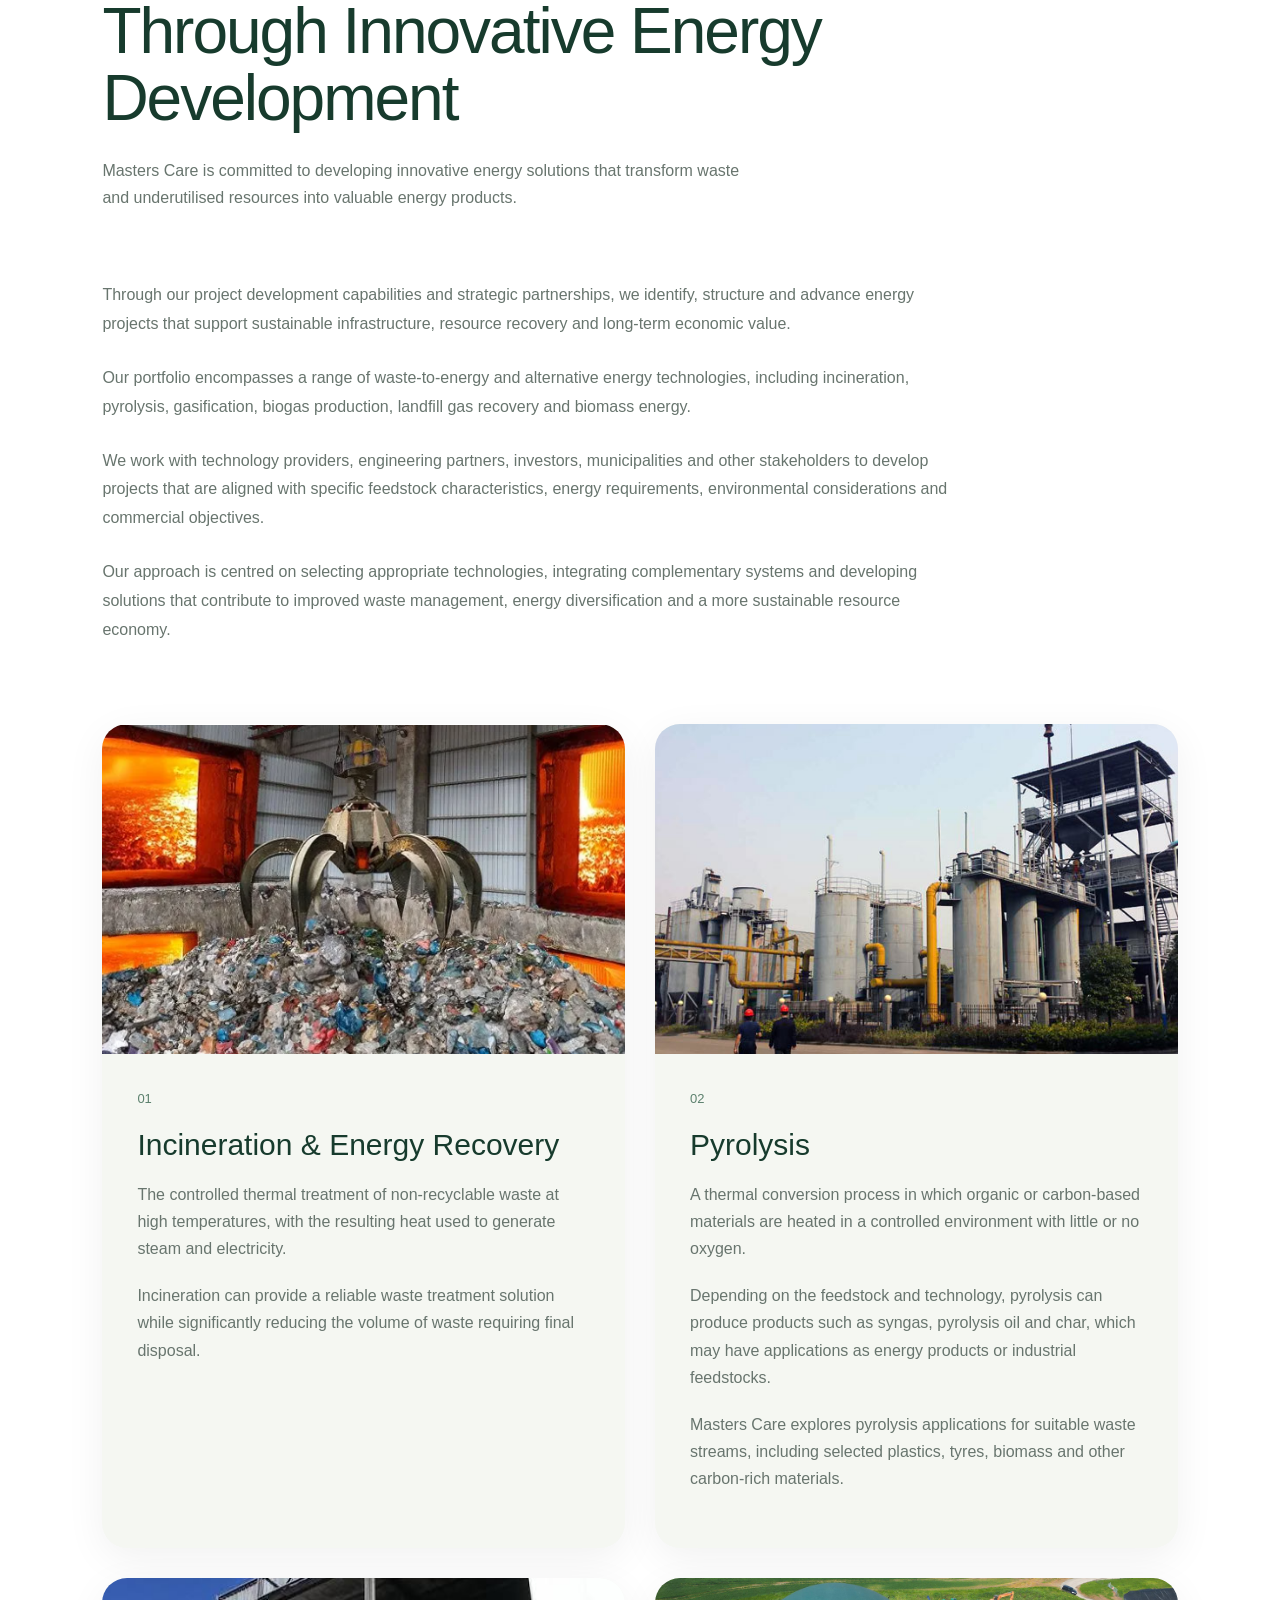
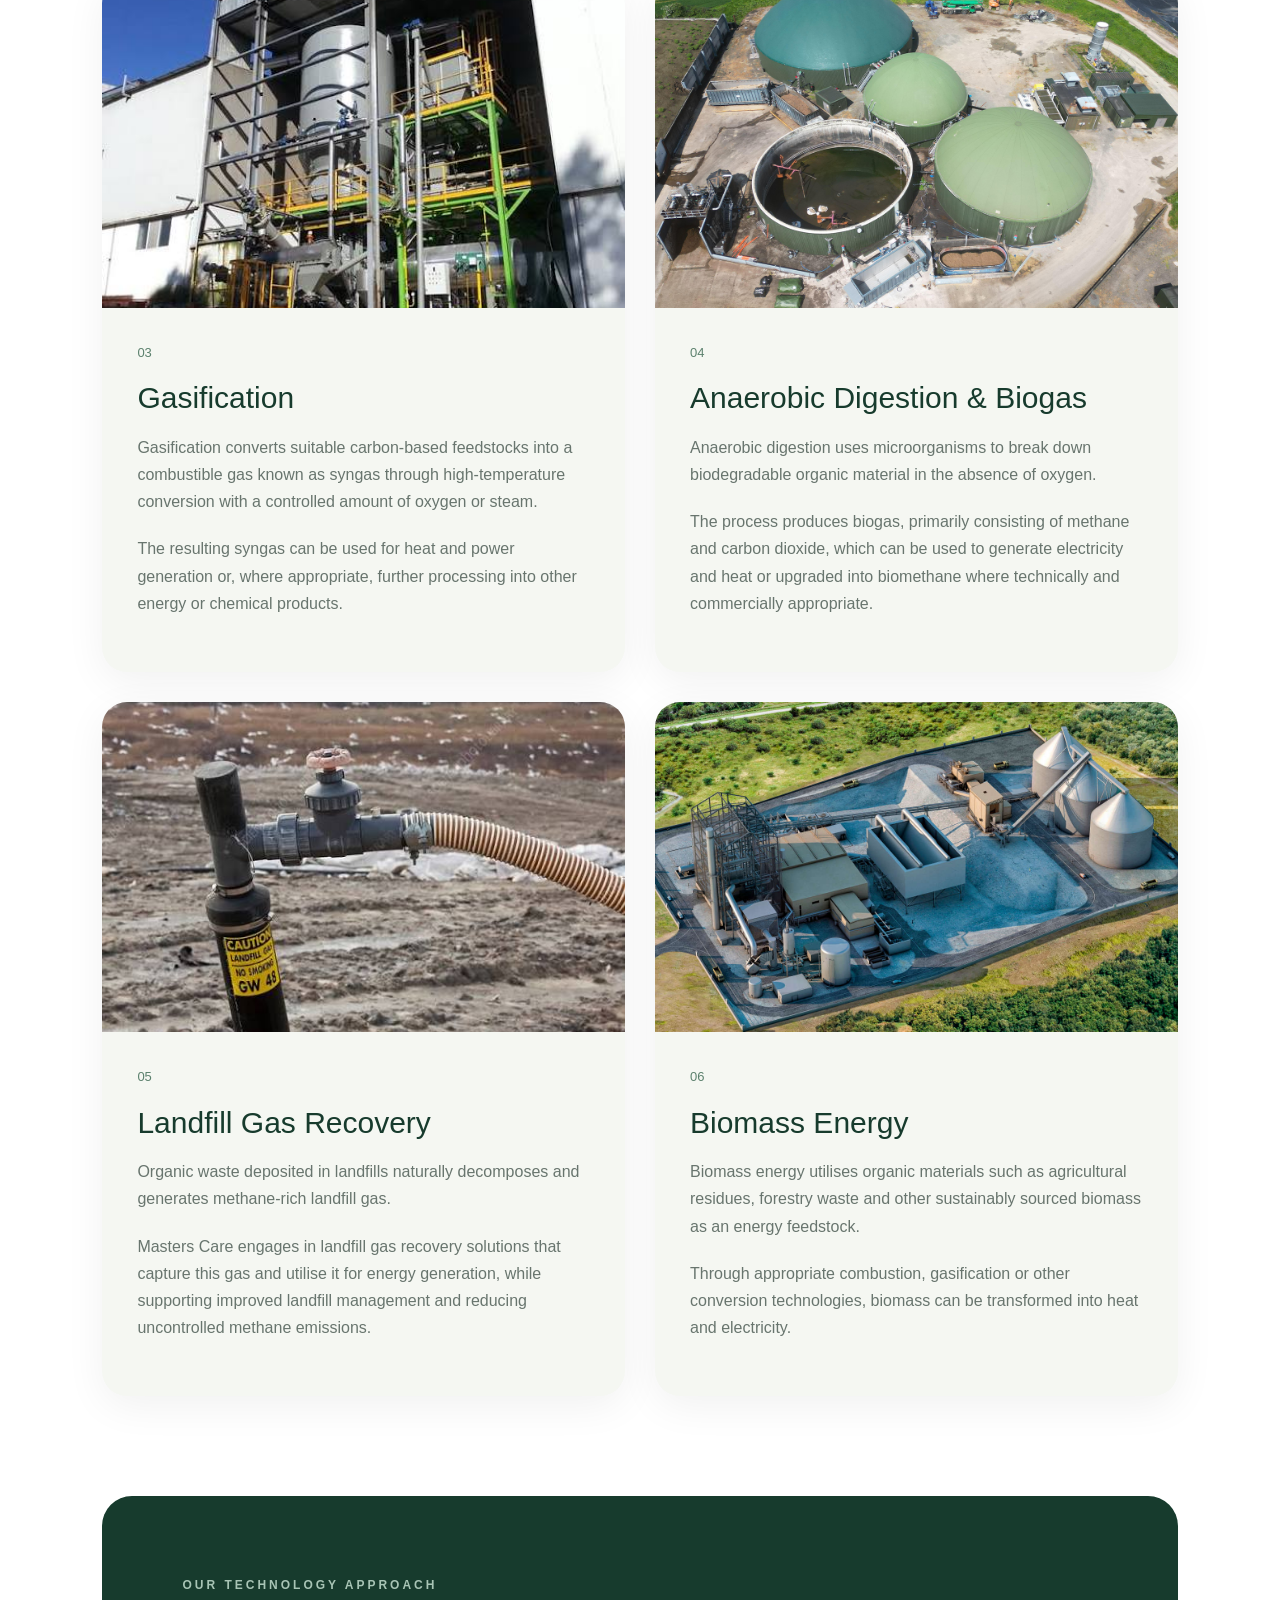
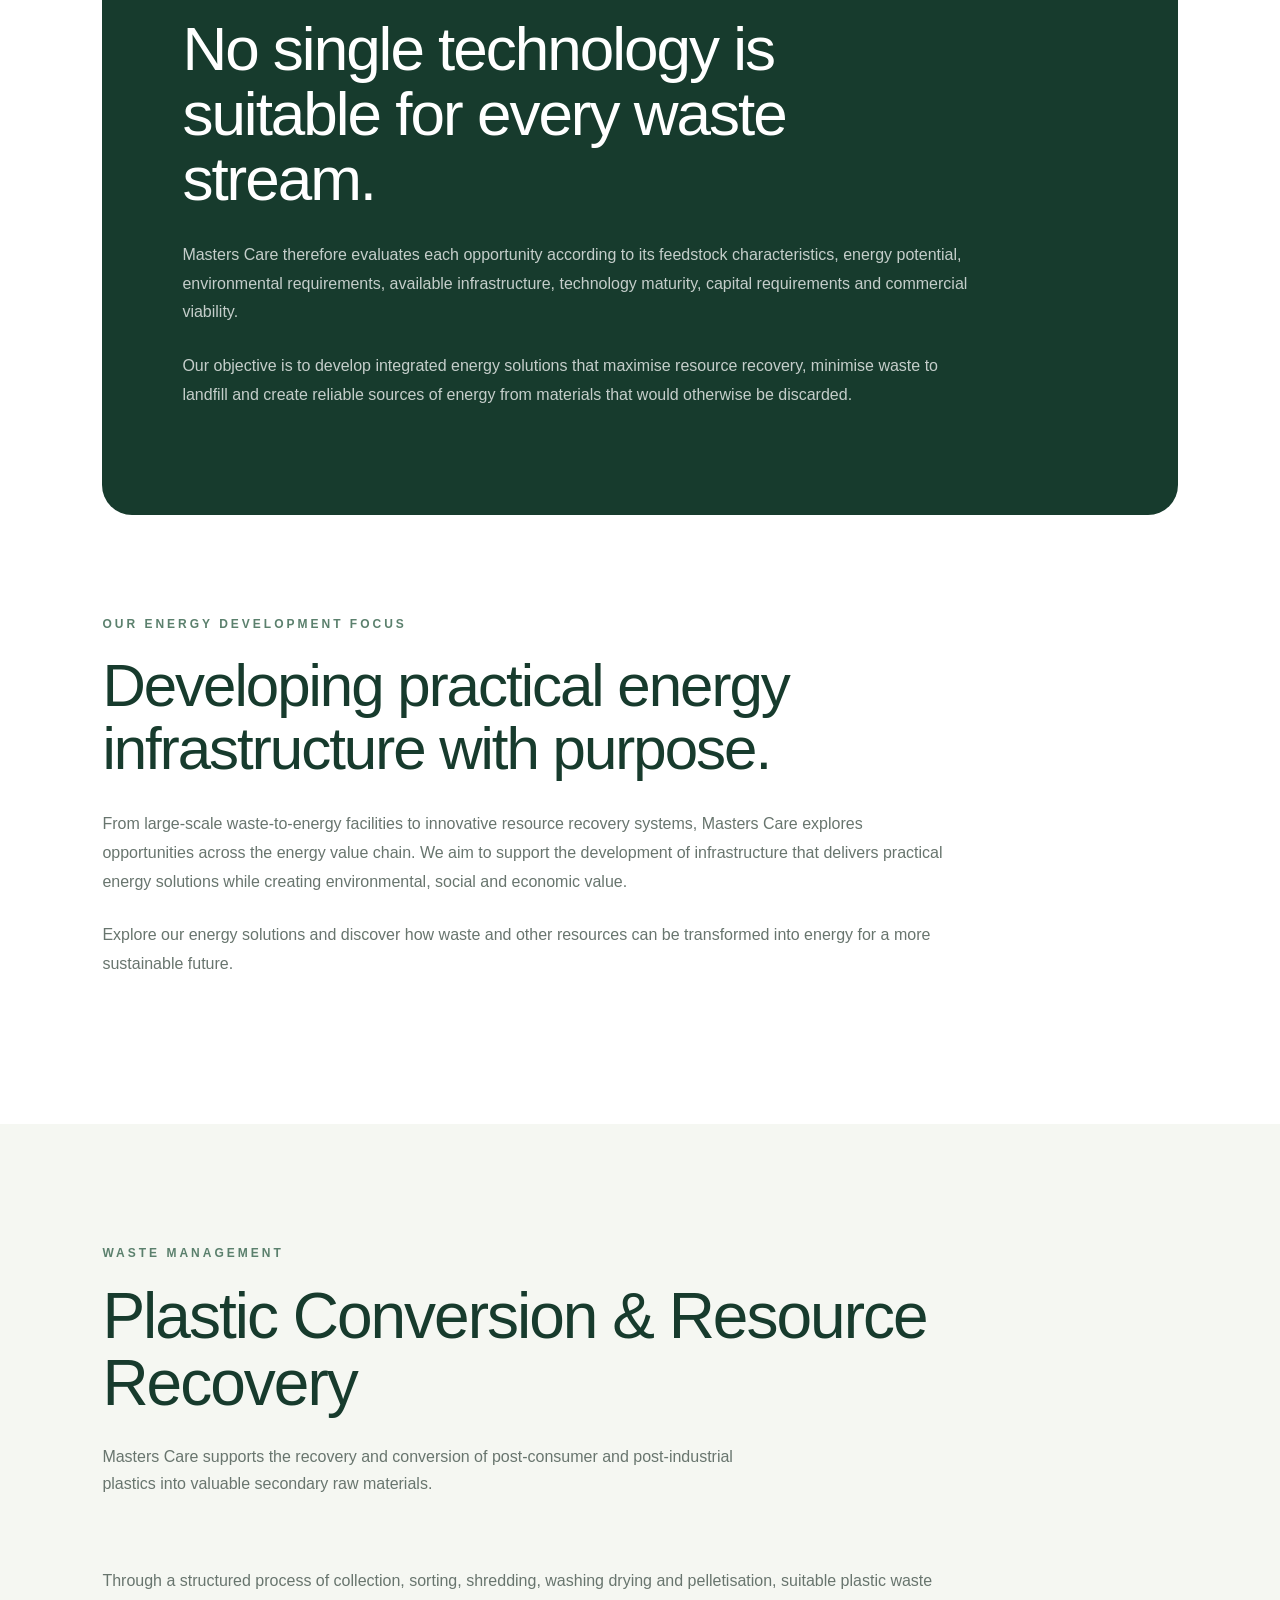
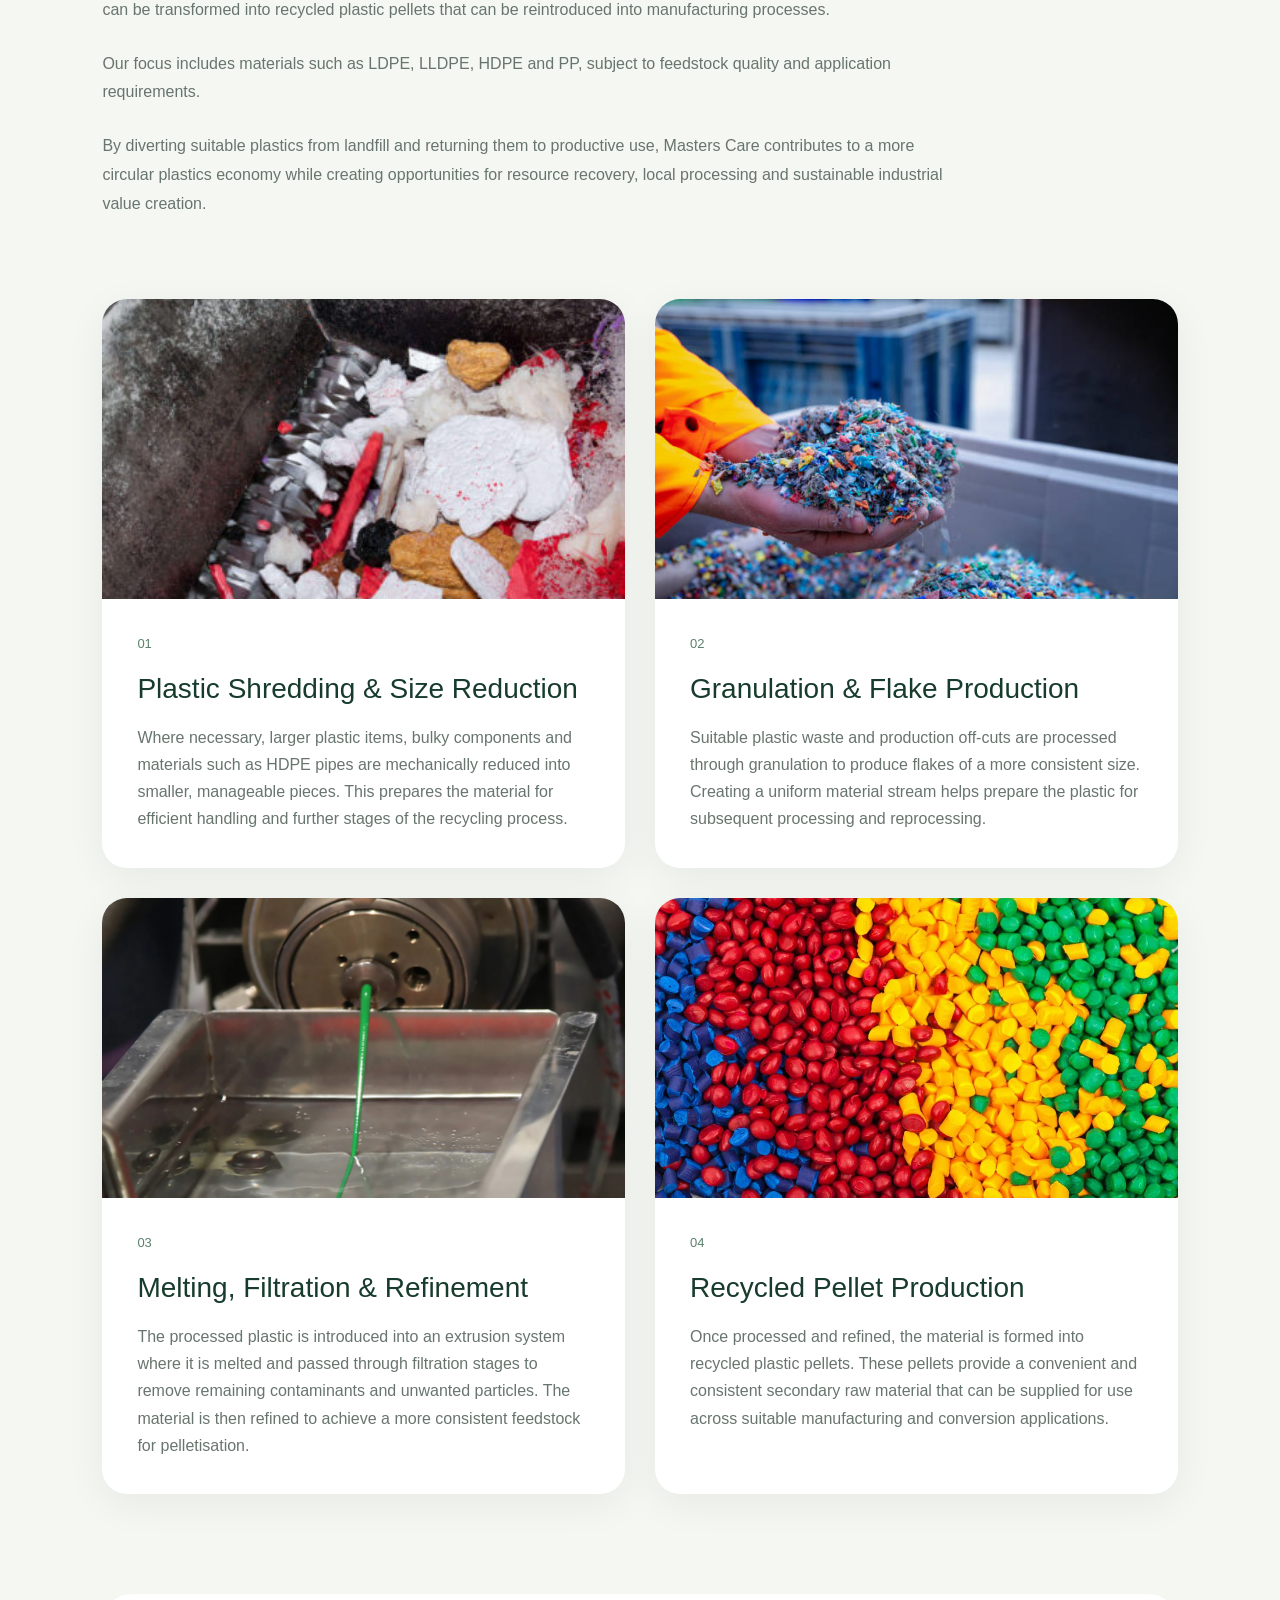
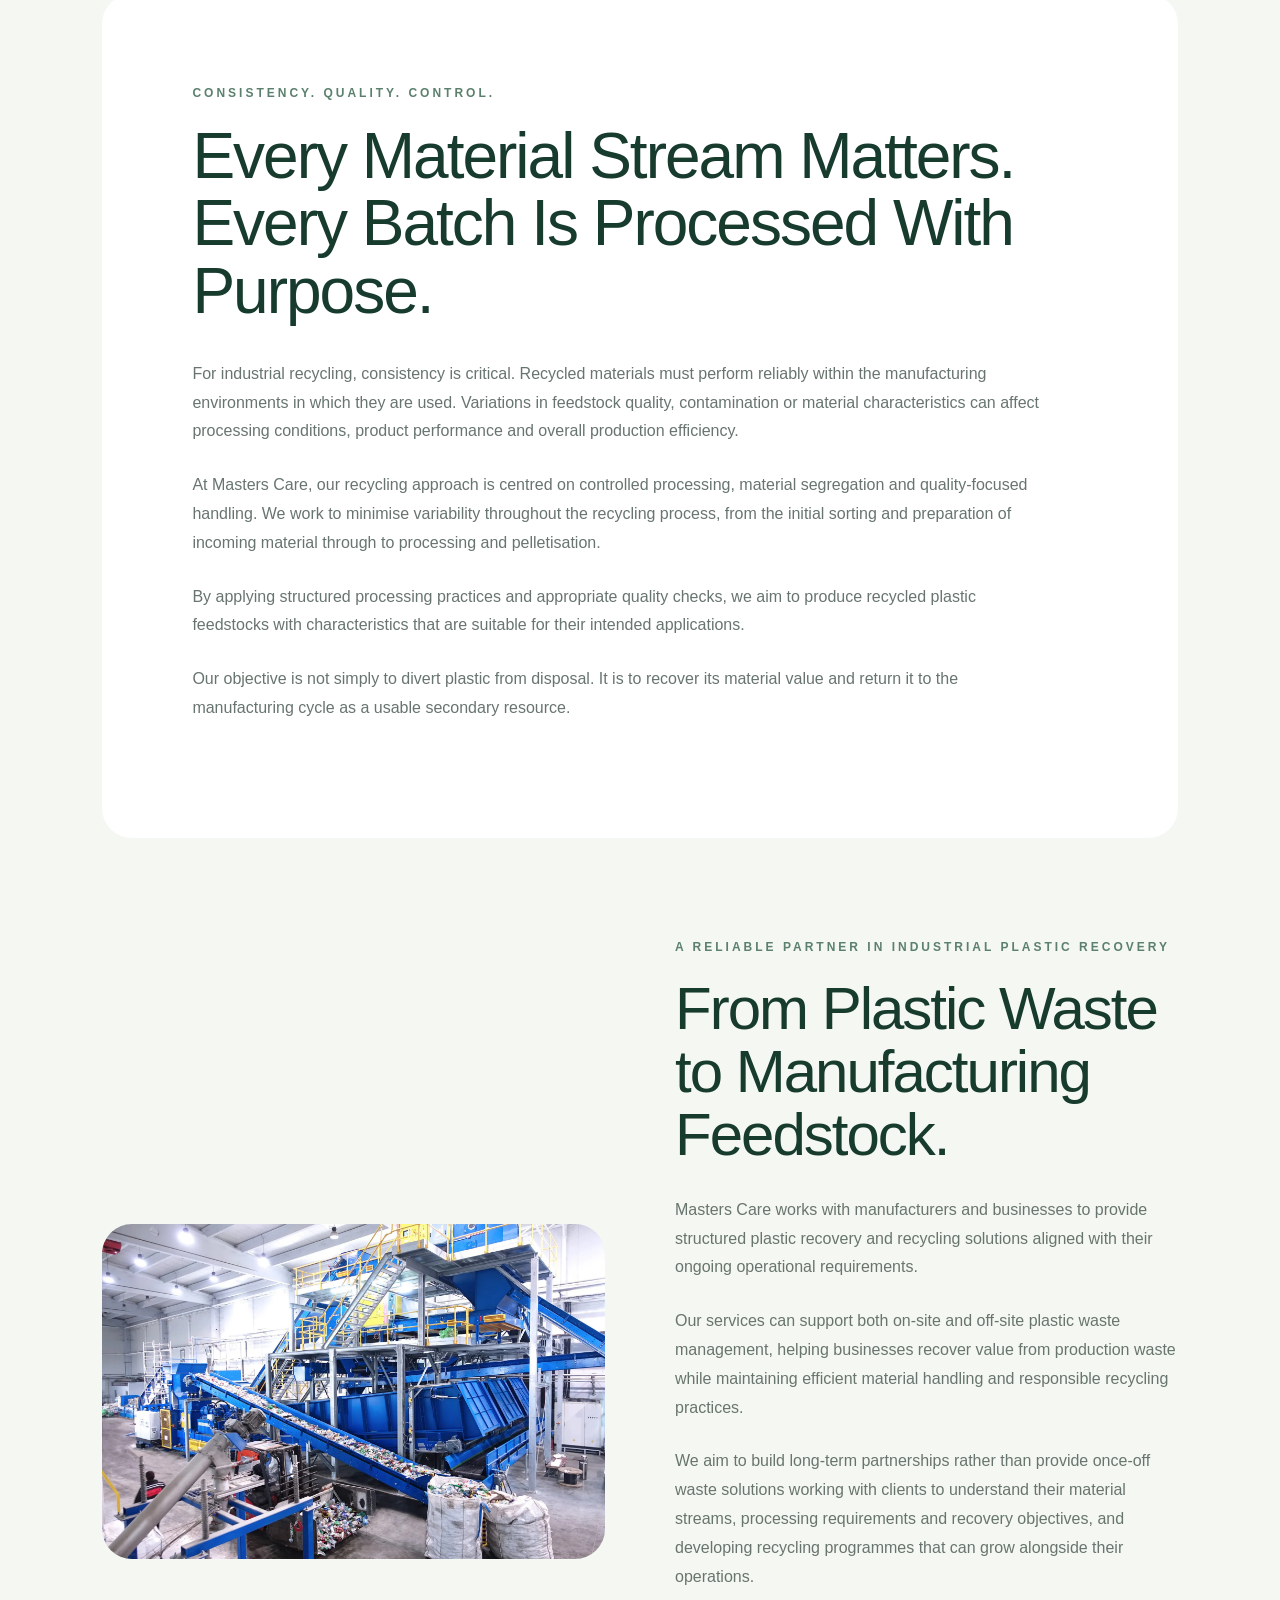
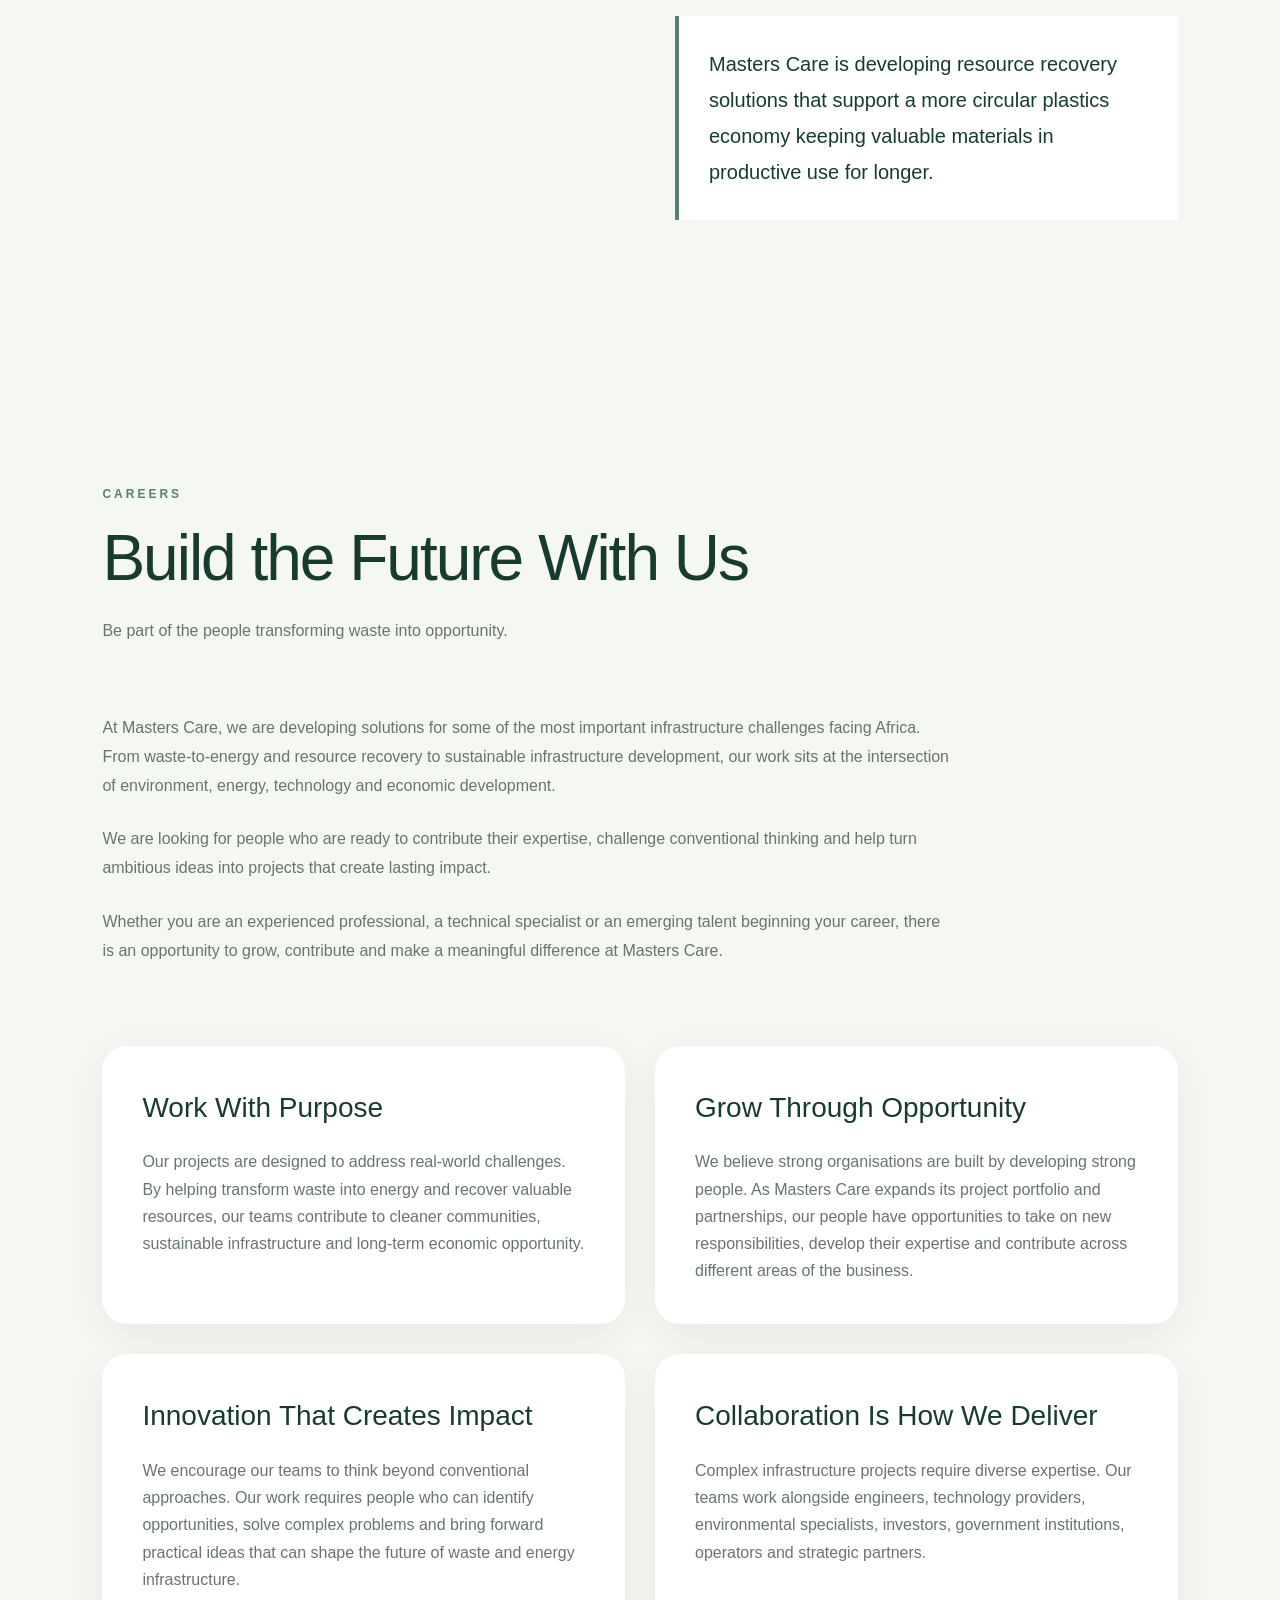
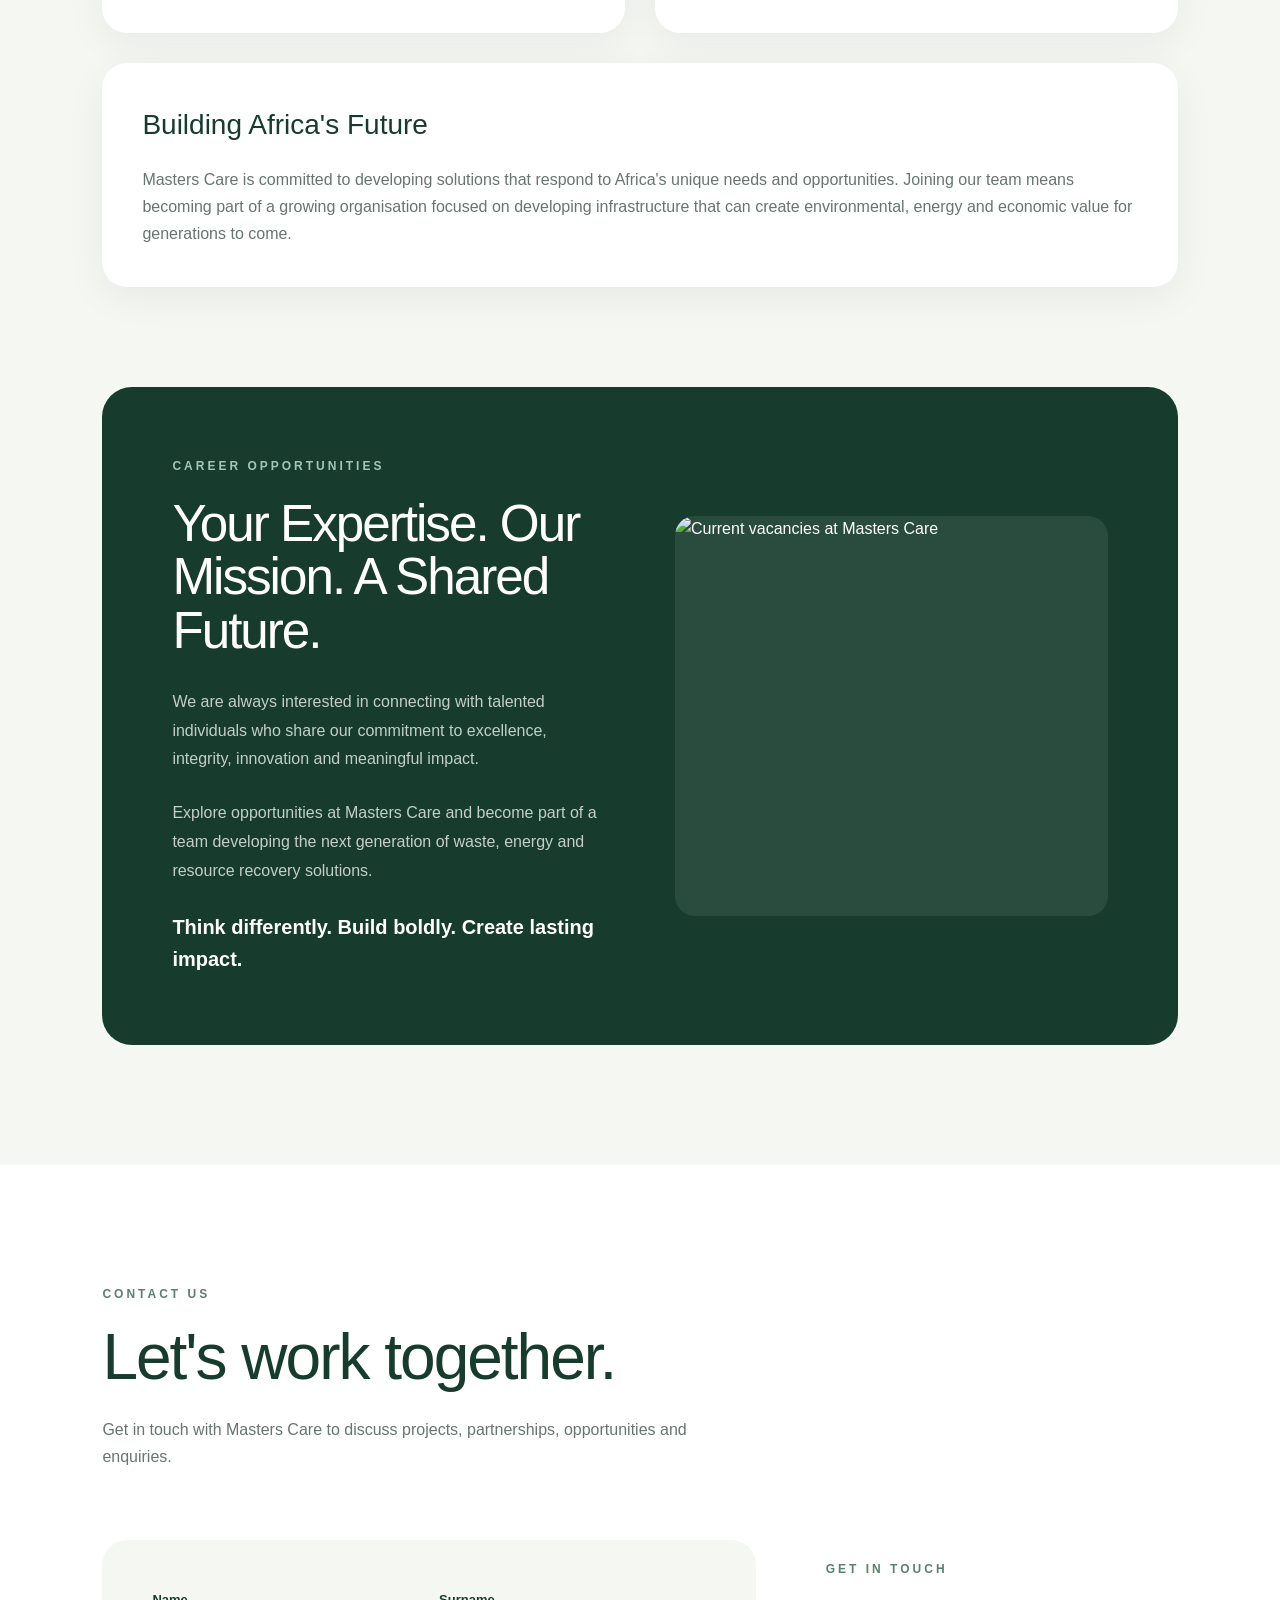
==== commit 0cdfb4ac: "hero-content transition" ====
--- a/index.html
+++ b/index.html
@@ -1551,8 +1551,8 @@
                 <!--
                     CLIENT CONTACT DETAILS TO BE ADDED LATER
 
-                    Landline:
-                    Cell:
+                 
+                    telephone:
                     Email:
                     Physical Address:
                 -->
@@ -1564,7 +1564,7 @@
                     </span>
 
                     <p>
-                      (010) - 502 - 5405
+                      +27 10 502 5405
                     </p>
                 </div>
 
--- a/css/style.css
+++ b/css/style.css
@@ -3,61 +3,61 @@
 ========================================================= */
 
 * {
-  margin: 0;
-  padding: 0;
-  box-sizing: border-box;
-  }
+    margin: 0;
+    padding: 0;
+    box-sizing: border-box;
+}
 
 html {
-scroll-behavior: smooth;
+    scroll-behavior: smooth;
 }
 
 body {
-font-family: Arial, Helvetica, sans-serif;
-background: #f5f7f2;
-color: #173b2d;
-line-height: 1.6;
+    font-family: Arial, Helvetica, sans-serif;
+    background: #f5f7f2;
+    color: #173b2d;
+    line-height: 1.6;
 }
 
 a {
-text-decoration: none;
-color: inherit;
+    text-decoration: none;
+    color: inherit;
 }
 
 button,
 input,
 textarea {
-font-family: inherit;
+    font-family: inherit;
 }
 
 img {
-max-width: 100%;
-}
+    max-width: 100%;
+}
+
 
 /* =========================================================
 COLOUR VARIABLES
 ========================================================= */
 
 :root {
---green-dark: #173b2d;
---green-deep: #102c22;
---green-light: #5b806d;
---green-pale: #a8c4b5;
-
---cream: #f5f7f2;
---white: #ffffff;
-
---text-light: #68756e;
---border-light: #dfe6e1;
-
---shadow: 0 10px 40px rgba(0, 0, 0, 0.06);
-
-}
+    --green-dark: #173b2d;
+    --green-deep: #102c22;
+    --green-light: #5b806d;
+    --green-pale: #a8c4b5;
+
+    --cream: #f5f7f2;
+    --white: #ffffff;
+
+    --text-light: #68756e;
+    --border-light: #dfe6e1;
+
+    --shadow: 0 10px 40px rgba(0, 0, 0, 0.06);
+}
+
 
 /* =========================================================
 NAVIGATION
 ========================================================= */
-
 
 .navbar {
     position: fixed;
@@ -66,260 +66,253 @@
     right: 5%;
     z-index: 1000;
 
-
-display: flex;
-align-items: center;
-justify-content: space-between;
-
-padding: 12px 18px;
-
-background: rgba(255, 255, 255, 0.96);
-
-border-radius: 50px;
-
-box-shadow: 0 5px 25px rgba(0, 0, 0, 0.08);
-
-}
+    display: flex;
+    align-items: center;
+    justify-content: space-between;
+
+    padding: 12px 18px;
+
+    background: rgba(255, 255, 255, 0.96);
+
+    border-radius: 50px;
+
+    box-shadow: 0 5px 25px rgba(0, 0, 0, 0.08);
+}
+
 
 /* LOGO */
 
 .logo img {
-width: 150px;
-height: auto;
-display: block;
-}
+    width: 150px;
+    height: auto;
+    display: block;
+}
+
 
 /* NAV LINKS */
 
 .nav-links {
-display: flex;
-align-items: center;
-gap: 30px;
+    display: flex;
+    align-items: center;
+    gap: 30px;
 }
 
 .nav-links > a,
 .dropdown-toggle {
-font-size: 14px;
-font-weight: 500;
-
-color: var(--green-dark);
-
-transition: 0.3s ease;
-
+    font-size: 14px;
+    font-weight: 500;
+
+    color: var(--green-dark);
+
+    transition: 0.3s ease;
 }
 
 .nav-links > a:hover,
 .dropdown-toggle:hover {
-opacity: 0.6;
-}
+    opacity: 0.6;
+}
+
 
 /* DROPDOWN */
 
 .nav-dropdown {
-position: relative;
+    position: relative;
 }
 
 .dropdown-toggle {
-border: none;
-background: transparent;
-cursor: pointer;
-
-display: flex;
-align-items: center;
-gap: 6px;
-
+    border: none;
+    background: transparent;
+    cursor: pointer;
+
+    display: flex;
+    align-items: center;
+    gap: 6px;
 }
 
 .dropdown-toggle span {
-font-size: 15px;
-}
+    font-size: 15px;
+}
+
 
 /* DROPDOWN MENU */
 
 .dropdown-menu {
-position: absolute;
-
-top: calc(100% + 15px);
-left: 50%;
-
-transform: translateX(-50%) translateY(10px);
-
-min-width: 240px;
-
-padding: 12px;
-
-background: white;
-
-border-radius: 18px;
-
-box-shadow: 0 15px 40px rgba(0, 0, 0, 0.12);
-
-opacity: 0;
-visibility: hidden;
-
-transition: 0.25s ease;
-
+    position: absolute;
+
+    top: calc(100% + 15px);
+    left: 50%;
+
+    transform: translateX(-50%) translateY(10px);
+
+    min-width: 240px;
+
+    padding: 12px;
+
+    background: white;
+
+    border-radius: 18px;
+
+    box-shadow: 0 15px 40px rgba(0, 0, 0, 0.12);
+
+    opacity: 0;
+    visibility: hidden;
+
+    transition: 0.25s ease;
 }
 
 .nav-dropdown:hover .dropdown-menu {
-opacity: 1;
-visibility: visible;
-
-transform: translateX(-50%) translateY(0);
-
+    opacity: 1;
+    visibility: visible;
+
+    transform: translateX(-50%) translateY(0);
 }
 
 .dropdown-menu a {
-display: block;
-
-padding: 11px 14px;
-
-border-radius: 10px;
-
-font-size: 13px;
-
-color: var(--green-dark);
-
-transition: 0.2s ease;
-
+    display: block;
+
+    padding: 11px 14px;
+
+    border-radius: 10px;
+
+    font-size: 13px;
+
+    color: var(--green-dark);
+
+    transition: 0.2s ease;
 }
 
 .dropdown-menu a:hover {
-background: var(--cream);
-}
+    background: var(--cream);
+}
+
 
 /* NAV ACTIONS */
 
 .nav-actions {
-display: flex;
-align-items: center;
-gap: 15px;
+    display: flex;
+    align-items: center;
+    gap: 15px;
 }
 
 .search-button,
 .language-button,
 .mobile-menu-button {
-border: none;
-background: transparent;
-
-color: var(--green-dark);
-
-cursor: pointer;
-
+    border: none;
+    background: transparent;
+
+    color: var(--green-dark);
+
+    cursor: pointer;
 }
 
 .search-button {
-font-size: 17px;
+    font-size: 17px;
 }
 
 .language-button {
-font-size: 13px;
-font-weight: 600;
+    font-size: 13px;
+    font-weight: 600;
 }
 
 .mobile-menu-button {
-display: none;
-
-font-size: 22px;
-
-}
+    display: none;
+
+    font-size: 22px;
+}
+
 
 /* CONTACT BUTTON */
 
 .nav-contact {
-background: var(--green-dark);
-color: white;
-
-padding: 12px 22px;
-
-border-radius: 30px;
-
-font-size: 13px;
-
-transition: 0.3s ease;
-
+    background: var(--green-dark);
+    color: white;
+
+    padding: 12px 22px;
+
+    border-radius: 30px;
+
+    font-size: 13px;
+
+    transition: 0.3s ease;
 }
 
 .nav-contact:hover {
-transform: translateY(-2px);
-}
+    transform: translateY(-2px);
+}
+
 
 /* =========================================================
 SEARCH
 ========================================================= */
 
 .search-container {
-position: fixed;
-
-top: 100px;
-right: 5%;
-
-z-index: 90;
-
-width: 350px;
-
-padding: 15px;
-
-background: white;
-
-border-radius: 15px;
-
-box-shadow: 0 15px 40px rgba(0, 0, 0, 0.12);
-
-display: none;
-
+    position: fixed;
+
+    top: 100px;
+    right: 5%;
+
+    z-index: 90;
+
+    width: 350px;
+
+    padding: 15px;
+
+    background: white;
+
+    border-radius: 15px;
+
+    box-shadow: 0 15px 40px rgba(0, 0, 0, 0.12);
+
+    display: none;
 }
 
 .search-form {
-display: flex;
-gap: 8px;
+    display: flex;
+    gap: 8px;
 }
 
 .search-form input {
-flex: 1;
-
-padding: 12px 15px;
-
-border: 1px solid var(--border-light);
-
-border-radius: 10px;
-
-outline: none;
-
+    flex: 1;
+
+    padding: 12px 15px;
+
+    border: 1px solid var(--border-light);
+
+    border-radius: 10px;
+
+    outline: none;
 }
 
 .search-form button {
-padding: 12px 18px;
-
-border: none;
-
-border-radius: 10px;
-
-background: var(--green-dark);
-color: white;
-
-cursor: pointer;
-
-}
+    padding: 12px 18px;
+
+    border: none;
+
+    border-radius: 10px;
+
+    background: var(--green-dark);
+    color: white;
+
+    cursor: pointer;
+}
+
 
 /* =========================================================
 MOBILE MENU
 ========================================================= */
 
 .mobile-menu {
-display: none;
-}
-
-/* =========================================================
-HERO
-========================================================= */
-
-/* =========================================================
-   HERO SECTION
+    display: none;
+}
+
+
+/* =========================================================
+HERO SECTION
 ========================================================= */
 
 .hero {
     position: relative;
+
     min-height: 90vh;
 
     display: flex;
@@ -327,14 +320,17 @@
 
     overflow: hidden;
 
-    /* Hero image */
-    background-image: url("../images/mastercare_heroImage.jpeg");
+    background-image: url("../images/masterscare_heroImage.jpeg");
     background-size: cover;
     background-position: center;
     background-repeat: no-repeat;
-}
-
-/* Dark overlay over the image */
+
+    animation: heroImageReveal 1.5s ease-out forwards;
+}
+
+
+/* DARK OVERLAY */
+
 .hero-overlay {
     position: absolute;
     inset: 0;
@@ -344,46 +340,135 @@
     z-index: 1;
 }
 
-/* Hero text and buttons */
+
+/* HERO CONTENT */
+
 .hero-content {
     position: relative;
+
     z-index: 2;
 
     max-width: 900px;
+
     margin-left: 8%;
+
     padding-top: 80px;
 
     color: white;
-}
+
+    opacity: 0;
+
+    transform: translateY(35px);
+
+    animation: heroContentReveal 1s ease-out 0.3s forwards;
+}
+
+
+/* HERO HEADING */
 
 .hero h1 {
     max-width: 850px;
 
     font-size: clamp(48px, 6vw, 86px);
+
     line-height: 0.98;
 
     font-weight: 500;
+
     letter-spacing: -3px;
 
     margin-bottom: 30px;
-}
+
+    opacity: 0;
+
+    transform: translateY(30px);
+
+    animation: heroTextReveal 0.9s ease-out 0.5s forwards;
+}
+
+
+/* HERO DESCRIPTION */
 
 .hero-description {
     max-width: 620px;
 
     font-size: 17px;
+
     line-height: 1.7;
 
     margin-bottom: 35px;
 
-    opacity: 0.9;
-}
+    opacity: 0;
+
+    transform: translateY(25px);
+
+    animation: heroTextReveal 0.9s ease-out 0.8s forwards;
+}
+
+
+/* HERO BUTTONS */
 
 .hero-buttons {
     display: flex;
+
     gap: 15px;
+
     align-items: center;
-}
+
+    opacity: 0;
+
+    transform: translateY(20px);
+
+    animation: heroTextReveal 0.9s ease-out 1.05s forwards;
+}
+
+
+/* =========================================================
+HERO ANIMATIONS
+========================================================= */
+
+@keyframes heroImageReveal {
+
+    from {
+        opacity: 0;
+        background-size: 110%;
+    }
+
+    to {
+        opacity: 1;
+        background-size: cover;
+    }
+
+}
+
+@keyframes heroContentReveal {
+
+    from {
+        opacity: 0;
+        transform: translateY(35px);
+    }
+
+    to {
+        opacity: 1;
+        transform: translateY(0);
+    }
+
+}
+
+@keyframes heroTextReveal {
+
+    from {
+        opacity: 0;
+        transform: translateY(30px);
+    }
+
+    to {
+        opacity: 1;
+        transform: translateY(0);
+    }
+
+}
+
 
 /* =========================================================
 BUTTONS
@@ -391,43 +476,41 @@
 
 .primary-button,
 .secondary-button {
-display: inline-block;
-
-padding: 15px 25px;
-
-border-radius: 40px;
-
-font-size: 14px;
-
-transition: 0.3s ease;
-
+    display: inline-block;
+
+    padding: 15px 25px;
+
+    border-radius: 40px;
+
+    font-size: 14px;
+
+    transition: 0.3s ease;
 }
 
 .primary-button {
-background: white;
-
-color: var(--green-dark);
-
+    background: white;
+
+    color: var(--green-dark);
 }
 
 .secondary-button {
-border: 1px solid rgba(255, 255, 255, 0.6);
-
-color: white;
-
+    border: 1px solid rgba(255, 255, 255, 0.6);
+
+    color: white;
 }
 
 .primary-button:hover,
 .secondary-button:hover {
-transform: translateY(-3px);
-}
+    transform: translateY(-3px);
+}
+
 
 /* =========================================================
 GENERAL SECTIONS
 ========================================================= */
 
 section {
-scroll-margin-top: 100px;
+    scroll-margin-top: 100px;
 }
 
 .about-section,
@@ -435,104 +518,99 @@
 .waste-section,
 .careers-section,
 .contact-section {
-padding: 120px 8%;
+    padding: 120px 8%;
 }
 
 .about-section,
 .waste-section,
 .careers-section,
 .contact-section {
-background: var(--cream);
+    background: var(--cream);
 }
 
 .energy-section {
-background: white;
+    background: white;
 }
 
 .section-heading {
-max-width: 850px;
-
-margin-bottom: 70px;
-
+    max-width: 850px;
+
+    margin-bottom: 70px;
 }
 
 .section-label {
-font-size: 12px;
-
-font-weight: 700;
-
-letter-spacing: 3px;
-
-margin-bottom: 20px;
-
-color: var(--green-light);
-
+    font-size: 12px;
+
+    font-weight: 700;
+
+    letter-spacing: 3px;
+
+    margin-bottom: 20px;
+
+    color: var(--green-light);
 }
 
 .section-heading h2 {
-font-size: clamp(40px, 5vw, 68px);
-
-line-height: 1.05;
-
-font-weight: 500;
-
-letter-spacing: -2px;
-
-margin-bottom: 25px;
-
+    font-size: clamp(40px, 5vw, 68px);
+
+    line-height: 1.05;
+
+    font-weight: 500;
+
+    letter-spacing: -2px;
+
+    margin-bottom: 25px;
 }
 
 .section-heading > p:last-child {
-max-width: 650px;
-
-color: var(--text-light);
-
-line-height: 1.7;
-
-}
+    max-width: 650px;
+
+    color: var(--text-light);
+
+    line-height: 1.7;
+}
+
 
 /* =========================================================
 ABOUT
 ========================================================= */
 
 .about-block {
-display: grid;
-
-grid-template-columns: 0.8fr 1.2fr;
-
-gap: 80px;
-
-padding: 70px 0;
-
-border-top: 1px solid var(--border-light);
-
+    display: grid;
+
+    grid-template-columns: 0.8fr 1.2fr;
+
+    gap: 80px;
+
+    padding: 70px 0;
+
+    border-top: 1px solid var(--border-light);
 }
 
 .about-block-heading h3 {
-max-width: 450px;
-
-font-size: clamp(30px, 4vw, 52px);
-
-line-height: 1.05;
-
-font-weight: 500;
-
-letter-spacing: -1.5px;
-
+    max-width: 450px;
+
+    font-size: clamp(30px, 4vw, 52px);
+
+    line-height: 1.05;
+
+    font-weight: 500;
+
+    letter-spacing: -1.5px;
 }
 
 .about-block-content {
-max-width: 700px;
+    max-width: 700px;
 }
 
 .about-block-content p {
-margin-bottom: 25px;
-
-color: var(--text-light);
-
-line-height: 1.8;
-
-}
+    margin-bottom: 25px;
+
+    color: var(--text-light);
+
+    line-height: 1.8;
+}
+
 
 /* =========================================================
 CEO
@@ -556,7 +634,6 @@
     overflow: hidden;
 
     border-radius: 25px;
-
 
     aspect-ratio: 4 / 5;
 }
@@ -603,394 +680,375 @@
 
     line-height: 1.8;
 }
+
+
 /* =========================================================
 VALUES
 ========================================================= */
 
 .values-grid {
-display: grid;
-
-grid-template-columns: repeat(2, 1fr);
-
-gap: 30px;
-
-padding: 30px 0 100px;
-
+    display: grid;
+
+    grid-template-columns: repeat(2, 1fr);
+
+    gap: 30px;
+
+    padding: 30px 0 100px;
 }
 
 .value-card {
-padding: 45px;
-
-background: white;
-
-border-radius: 25px;
-
-box-shadow: var(--shadow);
-
+    padding: 45px;
+
+    background: white;
+
+    border-radius: 25px;
+
+    box-shadow: var(--shadow);
 }
 
 .card-number {
-margin-bottom: 18px;
-
-font-size: 13px;
-
-color: var(--green-light);
-
+    margin-bottom: 18px;
+
+    font-size: 13px;
+
+    color: var(--green-light);
 }
 
 .value-card h3 {
-margin-bottom: 20px;
-
-font-size: 32px;
-
-font-weight: 500;
-
+    margin-bottom: 20px;
+
+    font-size: 32px;
+
+    font-weight: 500;
 }
 
 .value-card p:not(.card-number) {
-margin-bottom: 20px;
-
-color: var(--text-light);
-
-line-height: 1.7;
-
-}
+    margin-bottom: 20px;
+
+    color: var(--text-light);
+
+    line-height: 1.7;
+}
+
 
 /* =========================================================
 OUR APPROACH
 ========================================================= */
 
 .approach-section {
-padding: 100px 0 30px;
+    padding: 100px 0 30px;
 }
 
 .approach-content {
-max-width: 850px;
+    max-width: 850px;
 }
 
 .approach-content p {
-margin-bottom: 25px;
-
-color: var(--text-light);
-
-line-height: 1.8;
-
+    margin-bottom: 25px;
+
+    color: var(--text-light);
+
+    line-height: 1.8;
 }
 
 .approach-highlight {
-padding: 30px;
-
-border-left: 4px solid var(--green-light);
-
-background: white;
-
-color: var(--green-dark) !important;
-
-font-size: 20px;
-
-font-weight: 500;
-
-}
+    padding: 30px;
+
+    border-left: 4px solid var(--green-light);
+
+    background: white;
+
+    color: var(--green-dark) !important;
+
+    font-size: 20px;
+
+    font-weight: 500;
+}
+
 
 /* =========================================================
 ENERGY INTRODUCTION
 ========================================================= */
 
 .energy-introduction {
-max-width: 850px;
-
-margin-bottom: 80px;
-
+    max-width: 850px;
+
+    margin-bottom: 80px;
 }
 
 .energy-introduction p {
-margin-bottom: 25px;
-
-color: var(--text-light);
-
-line-height: 1.8;
-
-}
+    margin-bottom: 25px;
+
+    color: var(--text-light);
+
+    line-height: 1.8;
+}
+
 
 /* =========================================================
 ENERGY SOLUTION CARDS
 ========================================================= */
 
 .energy-solutions-grid {
-display: grid;
-
-grid-template-columns: repeat(2, 1fr);
-
-gap: 30px;
-
+    display: grid;
+
+    grid-template-columns: repeat(2, 1fr);
+
+    gap: 30px;
 }
 
 .energy-card {
-overflow: hidden;
-
-background: var(--cream);
-
-border-radius: 25px;
-
-box-shadow: var(--shadow);
-
-transition: 0.3s ease;
-
+    overflow: hidden;
+
+    background: var(--cream);
+
+    border-radius: 25px;
+
+    box-shadow: var(--shadow);
+
+    transition: 0.3s ease;
 }
 
 .energy-card:hover {
-transform: translateY(-5px);
+    transform: translateY(-5px);
 }
 
 .energy-card > img {
-width: 100%;
-
-height: 330px;
-
-object-fit: cover;
-
-display: block;
-
+    width: 100%;
+
+    height: 330px;
+
+    object-fit: cover;
+
+    display: block;
 }
 
 .energy-card-content {
-padding: 35px;
+    padding: 35px;
 }
 
 .energy-card h3 {
-margin-bottom: 18px;
-
-font-size: 30px;
-
-line-height: 1.15;
-
-font-weight: 500;
-
+    margin-bottom: 18px;
+
+    font-size: 30px;
+
+    line-height: 1.15;
+
+    font-weight: 500;
 }
 
 .energy-card-content p:not(.card-number) {
-margin-bottom: 20px;
-
-color: var(--text-light);
-
-line-height: 1.7;
-
-}
+    margin-bottom: 20px;
+
+    color: var(--text-light);
+
+    line-height: 1.7;
+}
+
 
 /* =========================================================
 TECHNOLOGY APPROACH
 ========================================================= */
 
 .technology-approach {
-margin-top: 100px;
-
-padding: 80px;
-
-border-radius: 30px;
-
-background: var(--green-dark);
-
-color: white;
-
+    margin-top: 100px;
+
+    padding: 80px;
+
+    border-radius: 30px;
+
+    background: var(--green-dark);
+
+    color: white;
 }
 
 .technology-approach .section-label {
-color: var(--green-pale);
+    color: var(--green-pale);
 }
 
 .technology-approach h2 {
-max-width: 800px;
-
-margin-bottom: 30px;
-
-font-size: clamp(36px, 5vw, 62px);
-
-line-height: 1.05;
-
-font-weight: 500;
-
-letter-spacing: -2px;
-
+    max-width: 800px;
+
+    margin-bottom: 30px;
+
+    font-size: clamp(36px, 5vw, 62px);
+
+    line-height: 1.05;
+
+    font-weight: 500;
+
+    letter-spacing: -2px;
 }
 
 .technology-approach p:not(.section-label) {
-max-width: 800px;
-
-margin-bottom: 25px;
-
-color: rgba(255, 255, 255, 0.75);
-
-line-height: 1.8;
-
-}
+    max-width: 800px;
+
+    margin-bottom: 25px;
+
+    color: rgba(255, 255, 255, 0.75);
+
+    line-height: 1.8;
+}
+
 
 /* =========================================================
 ENERGY DEVELOPMENT FOCUS
 ========================================================= */
 
 .energy-focus {
-max-width: 850px;
-
-margin-top: 100px;
-
+    max-width: 850px;
+
+    margin-top: 100px;
 }
 
 .energy-focus h2 {
-margin-bottom: 30px;
-
-font-size: clamp(36px, 5vw, 60px);
-
-line-height: 1.05;
-
-font-weight: 500;
-
-letter-spacing: -2px;
-
+    margin-bottom: 30px;
+
+    font-size: clamp(36px, 5vw, 60px);
+
+    line-height: 1.05;
+
+    font-weight: 500;
+
+    letter-spacing: -2px;
 }
 
 .energy-focus p:not(.section-label) {
-margin-bottom: 25px;
-
-color: var(--text-light);
-
-line-height: 1.8;
-
-}
+    margin-bottom: 25px;
+
+    color: var(--text-light);
+
+    line-height: 1.8;
+}
+
 
 /* =========================================================
 WASTE MANAGEMENT
 ========================================================= */
 
 .waste-introduction {
-max-width: 850px;
-
-margin-bottom: 80px;
-
+    max-width: 850px;
+
+    margin-bottom: 80px;
 }
 
 .waste-introduction p {
-margin-bottom: 25px;
-
-color: var(--text-light);
-
-line-height: 1.8;
-
-}
+    margin-bottom: 25px;
+
+    color: var(--text-light);
+
+    line-height: 1.8;
+}
+
 
 /* =========================================================
 RECYCLING PROCESS
 ========================================================= */
 
 .recycling-process {
-display: grid;
-
-grid-template-columns: repeat(2, 1fr);
-
-gap: 30px;
-
+    display: grid;
+
+    grid-template-columns: repeat(2, 1fr);
+
+    gap: 30px;
 }
 
 .process-card {
-overflow: hidden;
-
-background: white;
-
-border-radius: 25px;
-
-box-shadow: var(--shadow);
-
+    overflow: hidden;
+
+    background: white;
+
+    border-radius: 25px;
+
+    box-shadow: var(--shadow);
 }
 
 .process-card > img {
-width: 100%;
-
-height: 300px;
-
-object-fit: cover;
-
-display: block;
-
+    width: 100%;
+
+    height: 300px;
+
+    object-fit: cover;
+
+    display: block;
 }
 
 .process-content {
-padding: 35px;
+    padding: 35px;
 }
 
 .process-content h3 {
-margin-bottom: 18px;
-
-font-size: 28px;
-
-font-weight: 500;
-
-line-height: 1.2;
-
+    margin-bottom: 18px;
+
+    font-size: 28px;
+
+    font-weight: 500;
+
+    line-height: 1.2;
 }
 
 .process-content p:not(.card-number) {
-color: var(--text-light);
-
-line-height: 1.7;
-
-}
+    color: var(--text-light);
+
+    line-height: 1.7;
+}
+
 
 /* =========================================================
 QUALITY
 ========================================================= */
 
 .quality-section {
-margin-top: 100px;
-
-padding: 90px;
-
-background: white;
-
-border-radius: 30px;
-
+    margin-top: 100px;
+
+    padding: 90px;
+
+    background: white;
+
+    border-radius: 30px;
 }
 
 .quality-section h2 {
-max-width: 900px;
-
-margin-bottom: 35px;
-
-font-size: clamp(38px, 5vw, 65px);
-
-line-height: 1.05;
-
-font-weight: 500;
-
-letter-spacing: -2px;
-
+    max-width: 900px;
+
+    margin-bottom: 35px;
+
+    font-size: clamp(38px, 5vw, 65px);
+
+    line-height: 1.05;
+
+    font-weight: 500;
+
+    letter-spacing: -2px;
 }
 
 .quality-section p:not(.section-label) {
-max-width: 850px;
-
-margin-bottom: 25px;
-
-color: var(--text-light);
-
-line-height: 1.8;
-
-}
+    max-width: 850px;
+
+    margin-bottom: 25px;
+
+    color: var(--text-light);
+
+    line-height: 1.8;
+}
+
 
 /* =========================================================
 INDUSTRIAL RECOVERY
 ========================================================= */
 
 .industrial-recovery {
-display: grid;
-
-grid-template-columns: 1fr 1fr;
-
-gap: 70px;
-
-align-items: center;
-
-margin-top: 100px;
-
-}
+    display: grid;
+
+    grid-template-columns: 1fr 1fr;
+
+    gap: 70px;
+
+    align-items: center;
+
+    margin-top: 100px;
+}
+
 .industrial-image {
     width: 100%;
 
@@ -1000,317 +1058,300 @@
 }
 
 .industrial-image img {
-width: 100%;
-height: 100%;
-
-object-fit: cover;
-
-display: block;
-
+    width: 100%;
+
+    height: auto;
+
+    object-fit: contain;
+
+    display: block;
 }
 
 .industrial-content h2 {
-margin-bottom: 30px;
-
-font-size: clamp(38px, 5vw, 60px);
-
-line-height: 1.05;
-
-font-weight: 500;
-
-letter-spacing: -2px;
-
+    margin-bottom: 30px;
+
+    font-size: clamp(38px, 5vw, 60px);
+
+    line-height: 1.05;
+
+    font-weight: 500;
+
+    letter-spacing: -2px;
 }
 
 .industrial-content p:not(.section-label) {
-margin-bottom: 25px;
-
-color: var(--text-light);
-
-line-height: 1.8;
-
-}
+    margin-bottom: 25px;
+
+    color: var(--text-light);
+
+    line-height: 1.8;
+}
+
 
 /* =========================================================
 CAREERS
 ========================================================= */
 
 .careers-introduction {
-max-width: 850px;
-
-margin-bottom: 80px;
-
+    max-width: 850px;
+
+    margin-bottom: 80px;
 }
 
 .careers-introduction p {
-margin-bottom: 25px;
-
-color: var(--text-light);
-
-line-height: 1.8;
-
+    margin-bottom: 25px;
+
+    color: var(--text-light);
+
+    line-height: 1.8;
 }
 
 .careers-values {
-display: grid;
-
-grid-template-columns: repeat(2, 1fr);
-
-gap: 30px;
-
+    display: grid;
+
+    grid-template-columns: repeat(2, 1fr);
+
+    gap: 30px;
 }
 
 .careers-value {
-padding: 40px;
-
-background: white;
-
-border-radius: 25px;
-
-box-shadow: var(--shadow);
-
+    padding: 40px;
+
+    background: white;
+
+    border-radius: 25px;
+
+    box-shadow: var(--shadow);
 }
 
 .careers-value:last-child {
-grid-column: span 2;
+    grid-column: span 2;
 }
 
 .careers-value h3 {
-margin-bottom: 18px;
-
-font-size: 28px;
-
-font-weight: 500;
-
+    margin-bottom: 18px;
+
+    font-size: 28px;
+
+    font-weight: 500;
 }
 
 .careers-value p {
-color: var(--text-light);
-
-line-height: 1.7;
-
-}
+    color: var(--text-light);
+
+    line-height: 1.7;
+}
+
 
 /* =========================================================
 VACANCIES
 ========================================================= */
 
 .vacancies-section {
-display: grid;
-
-grid-template-columns: 1fr 1fr;
-
-gap: 70px;
-
-align-items: center;
-
-margin-top: 100px;
-
-padding: 70px;
-
-background: var(--green-dark);
-
-border-radius: 30px;
-
-color: white;
-
+    display: grid;
+
+    grid-template-columns: 1fr 1fr;
+
+    gap: 70px;
+
+    align-items: center;
+
+    margin-top: 100px;
+
+    padding: 70px;
+
+    background: var(--green-dark);
+
+    border-radius: 30px;
+
+    color: white;
 }
 
 .vacancies-content h2 {
-margin-bottom: 30px;
-
-font-size: clamp(36px, 4vw, 55px);
-
-line-height: 1.05;
-
-font-weight: 500;
-
-letter-spacing: -2px;
-
+    margin-bottom: 30px;
+
+    font-size: clamp(36px, 4vw, 55px);
+
+    line-height: 1.05;
+
+    font-weight: 500;
+
+    letter-spacing: -2px;
 }
 
 .vacancies-content p:not(.section-label):not(.career-highlight) {
-margin-bottom: 25px;
-
-color: rgba(255, 255, 255, 0.75);
-
-line-height: 1.8;
-
+    margin-bottom: 25px;
+
+    color: rgba(255, 255, 255, 0.75);
+
+    line-height: 1.8;
 }
 
 .vacancies-content .section-label {
-color: var(--green-pale);
+    color: var(--green-pale);
 }
 
 .career-highlight {
-font-size: 20px;
-
-font-weight: 600;
-
+    font-size: 20px;
+
+    font-weight: 600;
 }
 
 .vacancies-image {
-min-height: 400px;
-
-overflow: hidden;
-
-border-radius: 20px;
-
-background: #294c3e;
-
+    min-height: 400px;
+
+    overflow: hidden;
+
+    border-radius: 20px;
+
+    background: #294c3e;
 }
 
 .vacancies-image img {
-width: 100%;
-height: 100%;
-
-object-fit: cover;
-
-display: block;
-
-}
+    width: 100%;
+
+    height: 100%;
+
+    object-fit: cover;
+
+    display: block;
+}
+
 
 /* =========================================================
 CONTACT
 ========================================================= */
 
 .contact-section {
-background: white;
+    background: white;
 }
 
 .contact-layout {
-display: grid;
-
-grid-template-columns: 1.3fr 0.7fr;
-
-gap: 70px;
-
-align-items: start;
-
-}
+    display: grid;
+
+    grid-template-columns: 1.3fr 0.7fr;
+
+    gap: 70px;
+
+    align-items: start;
+}
+
 
 /* CONTACT FORM */
 
 .contact-form-container {
-padding: 50px;
-
-background: var(--cream);
-
-border-radius: 25px;
-
+    padding: 50px;
+
+    background: var(--cream);
+
+    border-radius: 25px;
 }
 
 .form-row {
-display: grid;
-
-grid-template-columns: 1fr 1fr;
-
-gap: 20px;
-
+    display: grid;
+
+    grid-template-columns: 1fr 1fr;
+
+    gap: 20px;
 }
 
 .form-group {
-margin-bottom: 22px;
+    margin-bottom: 22px;
 }
 
 .form-group label {
-display: block;
-
-margin-bottom: 8px;
-
-font-size: 13px;
-
-font-weight: 600;
-
-color: var(--green-dark);
-
+    display: block;
+
+    margin-bottom: 8px;
+
+    font-size: 13px;
+
+    font-weight: 600;
+
+    color: var(--green-dark);
 }
 
 .form-group input,
 .form-group textarea {
-width: 100%;
-
-padding: 14px 16px;
-
-border: 1px solid var(--border-light);
-
-border-radius: 10px;
-
-background: white;
-
-color: var(--green-dark);
-
-outline: none;
-
-transition: 0.2s ease;
-
+    width: 100%;
+
+    padding: 14px 16px;
+
+    border: 1px solid var(--border-light);
+
+    border-radius: 10px;
+
+    background: white;
+
+    color: var(--green-dark);
+
+    outline: none;
+
+    transition: 0.2s ease;
 }
 
 .form-group input:focus,
 .form-group textarea:focus {
-border-color: var(--green-light);
-
-box-shadow: 0 0 0 3px rgba(91, 128, 109, 0.1);
-
+    border-color: var(--green-light);
+
+    box-shadow: 0 0 0 3px rgba(91, 128, 109, 0.1);
 }
 
 .form-group textarea {
-resize: vertical;
+    resize: vertical;
 }
 
 .form-submit {
-border: none;
-
-background: var(--green-dark);
-
-color: white;
-
-cursor: pointer;
-
-}
+    border: none;
+
+    background: var(--green-dark);
+
+    color: white;
+
+    cursor: pointer;
+}
+
 
 /* CONTACT DETAILS */
 
 .contact-details {
-padding-top: 20px;
+    padding-top: 20px;
 }
 
 .contact-details h3 {
-margin-bottom: 40px;
-
-font-size: 38px;
-
-font-weight: 500;
-
+    margin-bottom: 40px;
+
+    font-size: 38px;
+
+    font-weight: 500;
 }
 
 .contact-detail-item {
-padding: 25px 0;
-
-border-top: 1px solid var(--border-light);
-
+    padding: 25px 0;
+
+    border-top: 1px solid var(--border-light);
 }
 
 .contact-detail-item span {
-display: block;
-
-margin-bottom: 7px;
-
-font-size: 12px;
-
-font-weight: 700;
-
-letter-spacing: 2px;
-
-text-transform: uppercase;
-
-color: var(--green-light);
-
+    display: block;
+
+    margin-bottom: 7px;
+
+    font-size: 12px;
+
+    font-weight: 700;
+
+    letter-spacing: 2px;
+
+    text-transform: uppercase;
+
+    color: var(--green-light);
 }
 
 .contact-detail-item p {
-color: var(--text-light);
-}
+    color: var(--text-light);
+}
+
 
 /* =========================================================
 FOOTER
@@ -1346,8 +1387,9 @@
     font-size: 13px;
 }
 
-/* =========================================================
-   RESPONSIVE — TABLET
+
+/* =========================================================
+RESPONSIVE — TABLET
 ========================================================= */
 
 @media (max-width: 1100px) {
@@ -1372,22 +1414,19 @@
         padding: 55px;
     }
 
-    /* Prevent content from becoming too cramped */
     .hero-content {
         margin-left: 6%;
         margin-right: 6%;
     }
-
-}
-
-
-/* =========================================================
-   RESPONSIVE — TABLET / MOBILE NAVIGATION
+}
+
+
+/* =========================================================
+RESPONSIVE — TABLET / MOBILE NAVIGATION
 ========================================================= */
 
 @media (max-width: 900px) {
 
-    /* Hide desktop navigation */
     .nav-links {
         display: none;
     }
@@ -1398,15 +1437,14 @@
         display: none;
     }
 
-    /* Navbar */
     .navbar {
         left: 4%;
         right: 4%;
     }
 
-    /* Hamburger button */
     .mobile-menu-button {
         display: flex;
+
         align-items: center;
         justify-content: center;
 
@@ -1421,7 +1459,6 @@
         z-index: 101;
     }
 
-    /* Mobile menu */
     .mobile-menu {
         position: fixed;
 
@@ -1442,7 +1479,6 @@
         display: none;
     }
 
-    /* JavaScript will add this class */
     .mobile-menu.active {
         display: block;
     }
@@ -1466,9 +1502,7 @@
     }
 
 
-    /* =====================================================
-       MOBILE/TABLET CONTENT
-    ===================================================== */
+    /* MOBILE/TABLET CONTENT */
 
     .about-block,
     .ceo-section,
@@ -1493,26 +1527,45 @@
 
 
     /* CEO */
+
     .ceo-image {
         width: 100%;
     }
 
     .ceo-image img {
         width: 100%;
+
         height: auto;
+
         display: block;
     }
 
-}
-
-
-/* =========================================================
-   RESPONSIVE — SMALL MOBILE
+
+    /* INDUSTRIAL RECOVERY */
+
+    .industrial-image {
+        min-height: auto;
+    }
+
+    .industrial-image img {
+        width: 100%;
+
+        height: auto;
+
+        object-fit: contain;
+
+        display: block;
+    }
+}
+
+
+/* =========================================================
+RESPONSIVE — SMALL MOBILE
 ========================================================= */
 
 @media (max-width: 600px) {
 
-    /* Navbar */
+    /* NAVBAR */
 
     .navbar {
         top: 15px;
@@ -1526,16 +1579,16 @@
 
     .mobile-menu-button {
         width: 40px;
+
         height: 40px;
     }
 
 
-    /* =====================================================
-       HERO
-    ===================================================== */
+    /* HERO */
 
     .hero-content {
         margin-left: 6%;
+
         margin-right: 6%;
 
         padding-top: 100px;
@@ -1560,9 +1613,7 @@
     }
 
 
-    /* =====================================================
-       SECTIONS
-    ===================================================== */
+    /* SECTIONS */
 
     .about-section,
     .energy-section,
@@ -1589,9 +1640,24 @@
     }
 
 
-    /* =====================================================
-       CARDS
-    ===================================================== */
+    /* INDUSTRIAL RECOVERY */
+
+    .industrial-image {
+        min-height: auto;
+    }
+
+    .industrial-image img {
+        width: 100%;
+
+        height: auto;
+
+        object-fit: contain;
+
+        display: block;
+    }
+
+
+    /* CARDS */
 
     .values-grid {
         grid-template-columns: 1fr;
@@ -1616,9 +1682,7 @@
     }
 
 
-    /* =====================================================
-       CONTACT
-    ===================================================== */
+    /* CONTACT */
 
     .contact-form-container {
         padding: 50px 20px;
@@ -1631,14 +1695,31 @@
     }
 
 
-    /* =====================================================
-       FOOTER
-    ===================================================== */
+    /* FOOTER */
 
     footer {
         flex-direction: column;
 
         text-align: left;
     }
-
+}
+
+
+/* =========================================================
+REDUCED MOTION
+========================================================= */
+
+@media (prefers-reduced-motion: reduce) {
+
+    .hero,
+    .hero-content,
+    .hero h1,
+    .hero-description,
+    .hero-buttons {
+        animation: none;
+
+        opacity: 1;
+
+        transform: none;
+    }
 }
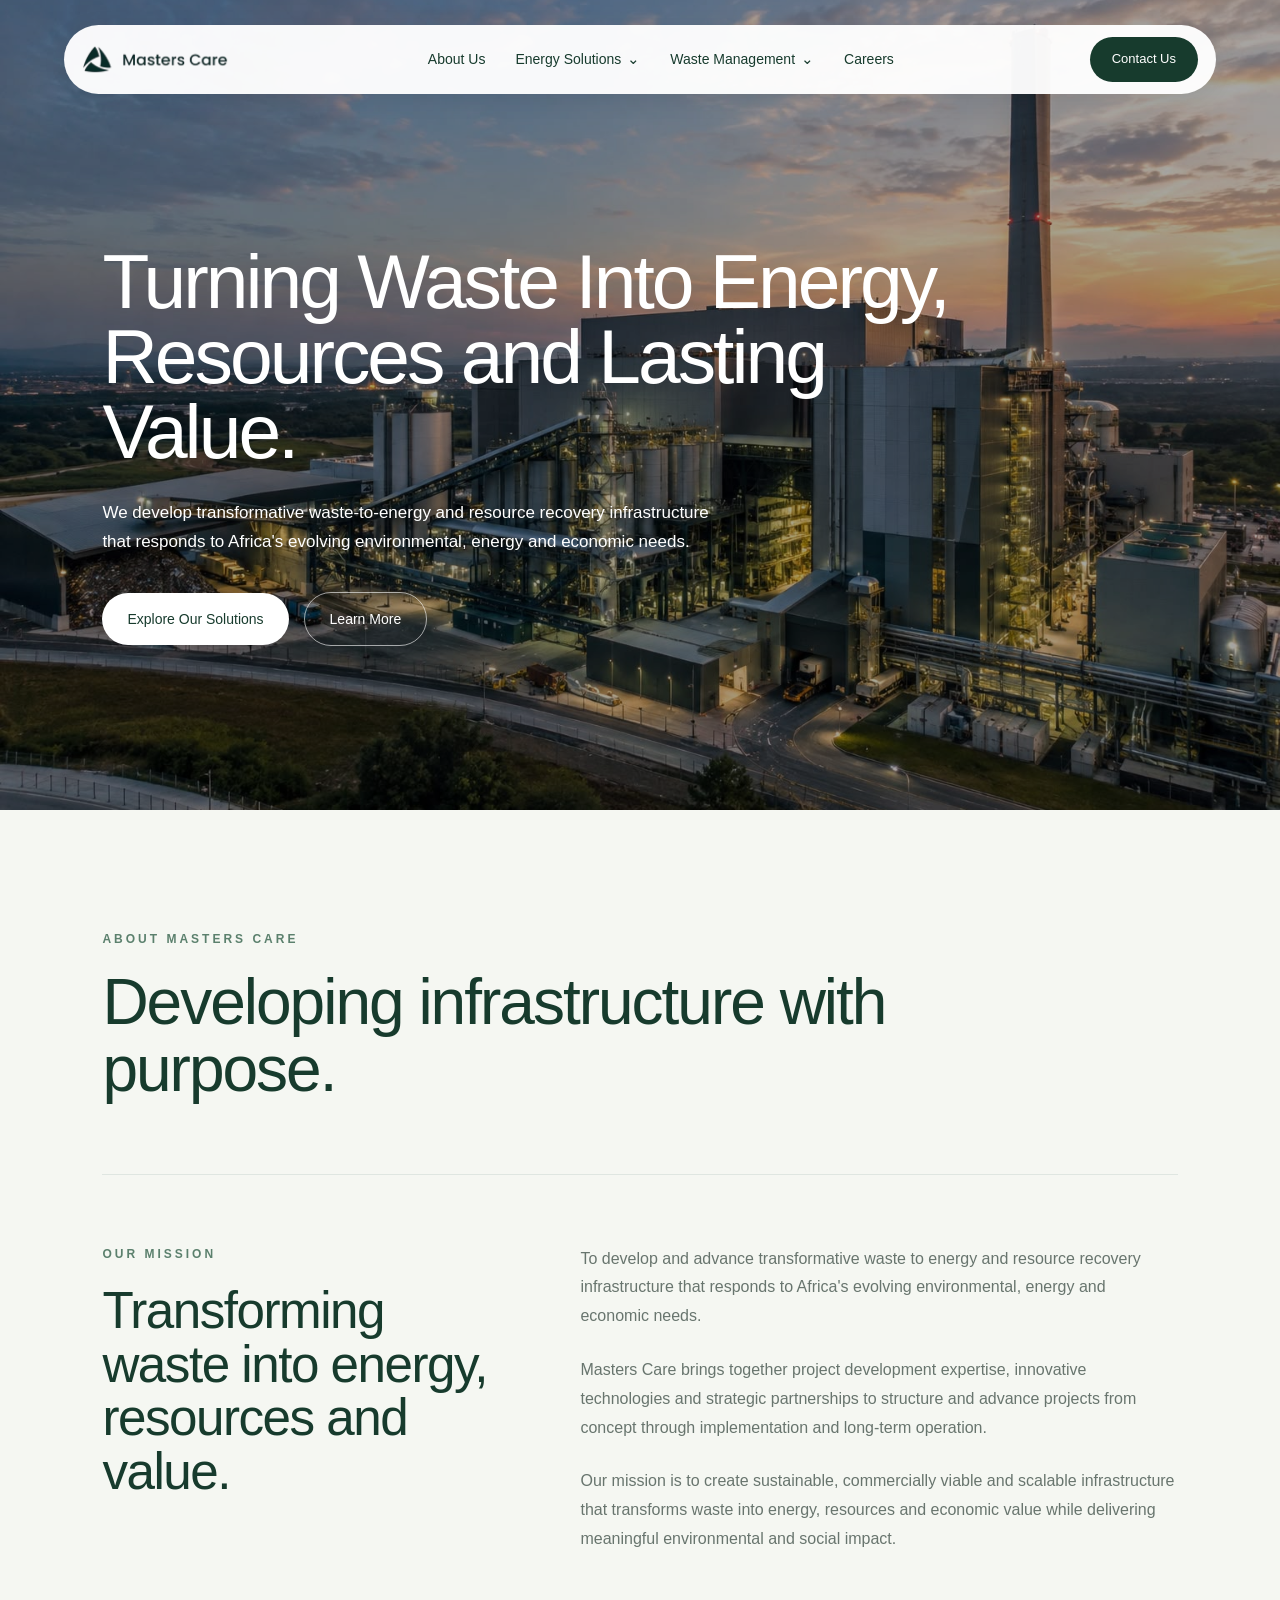
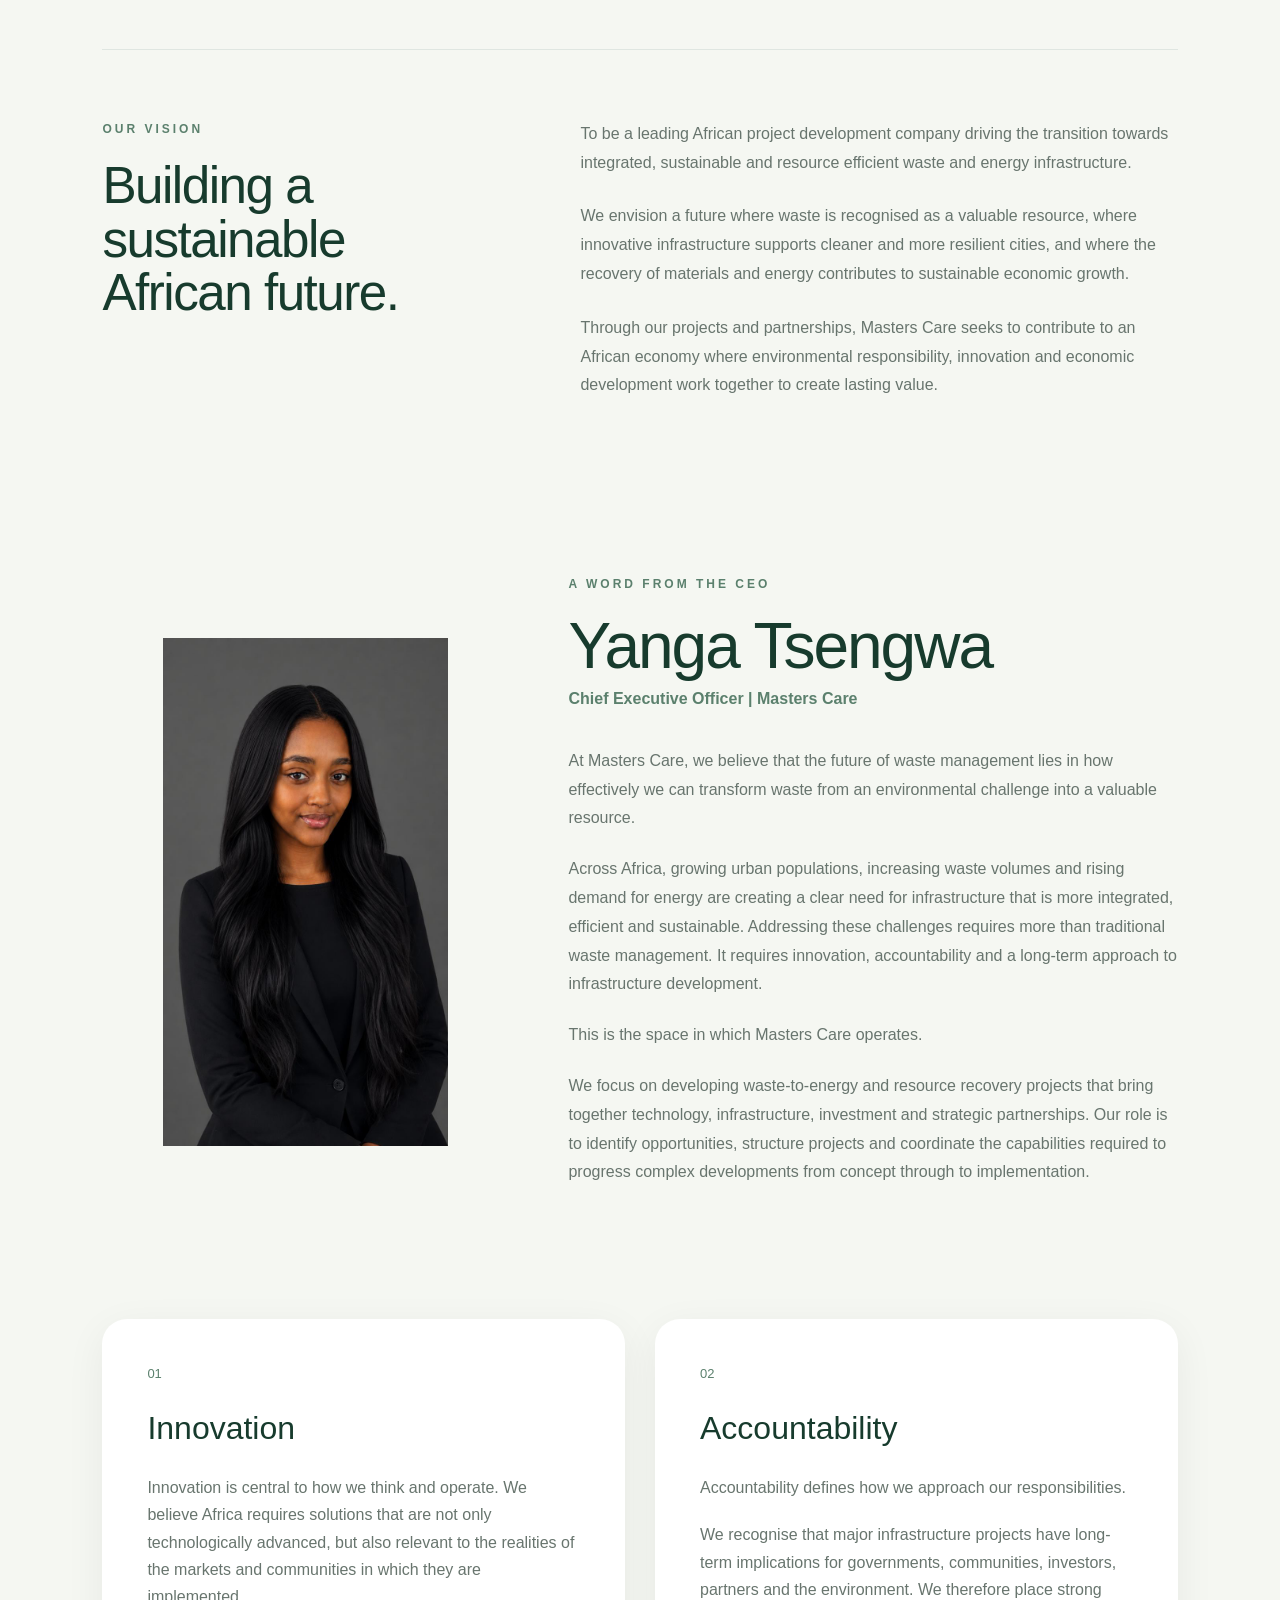
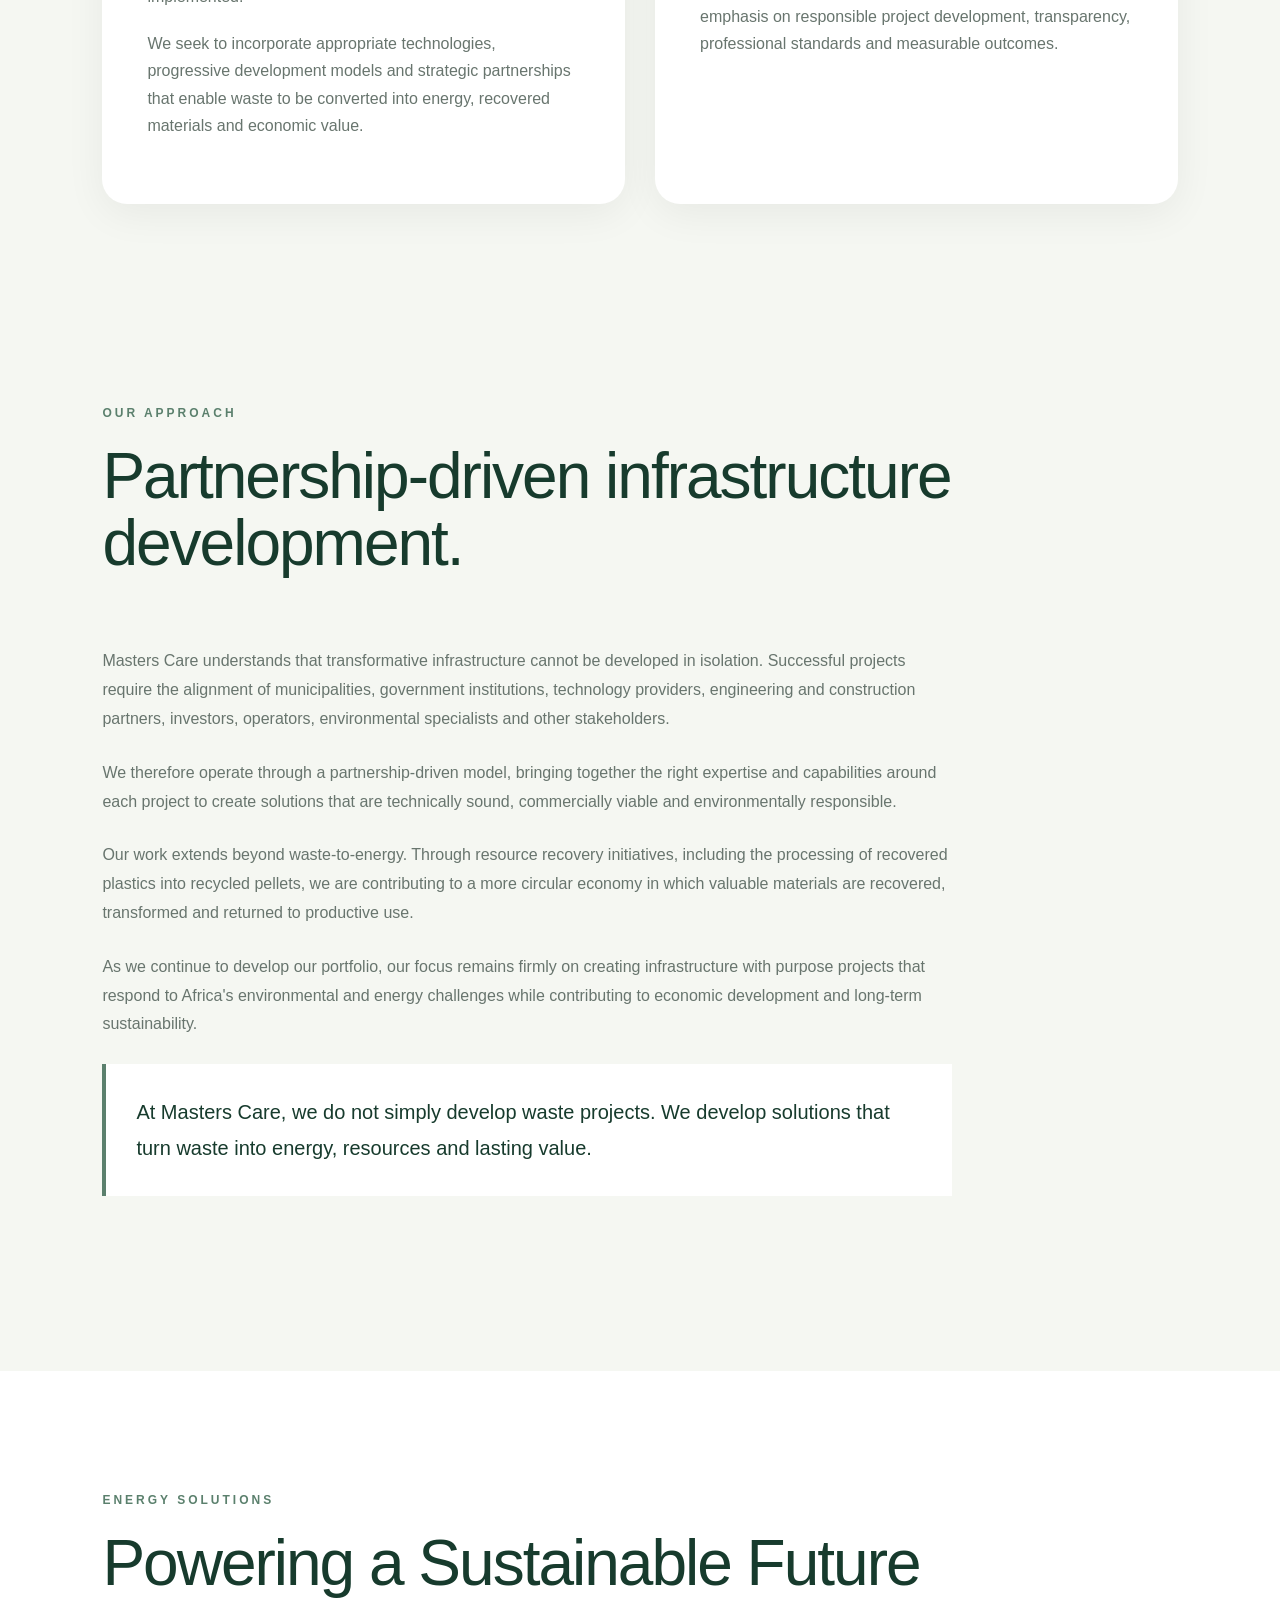
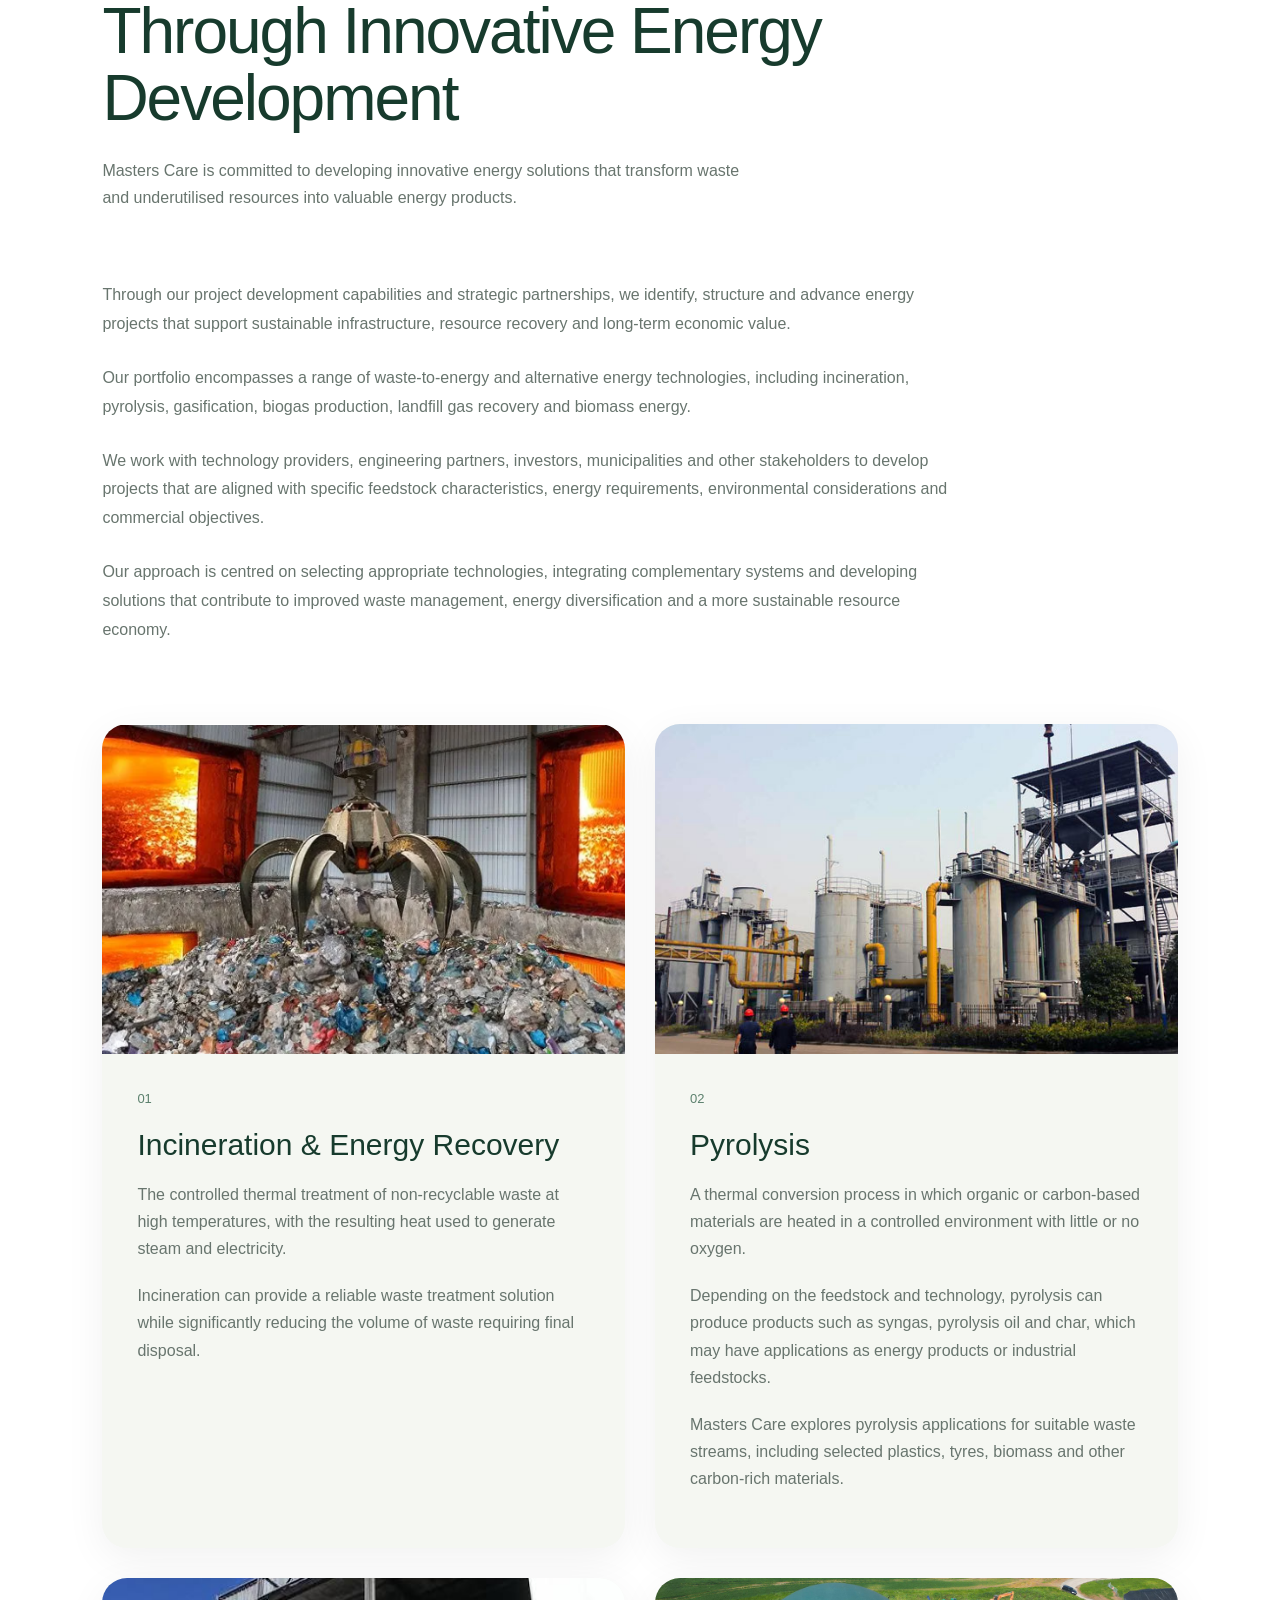
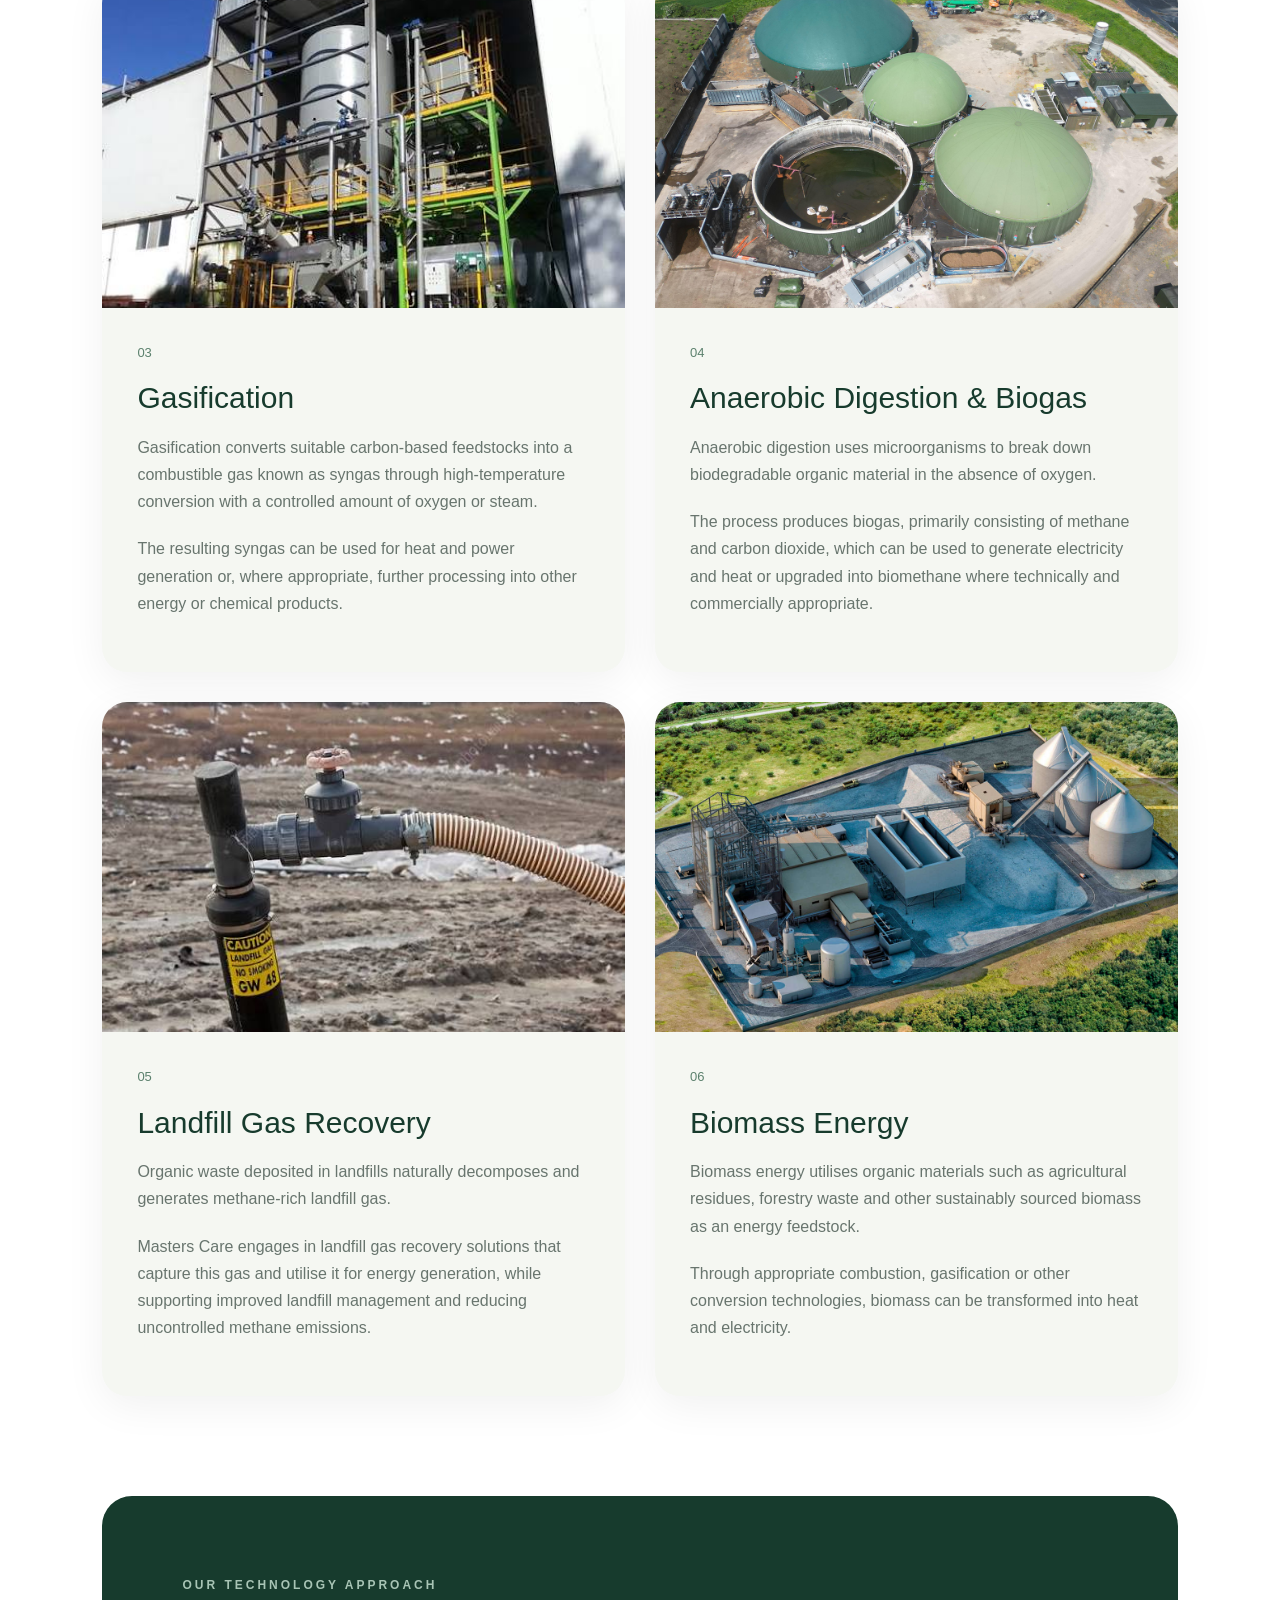
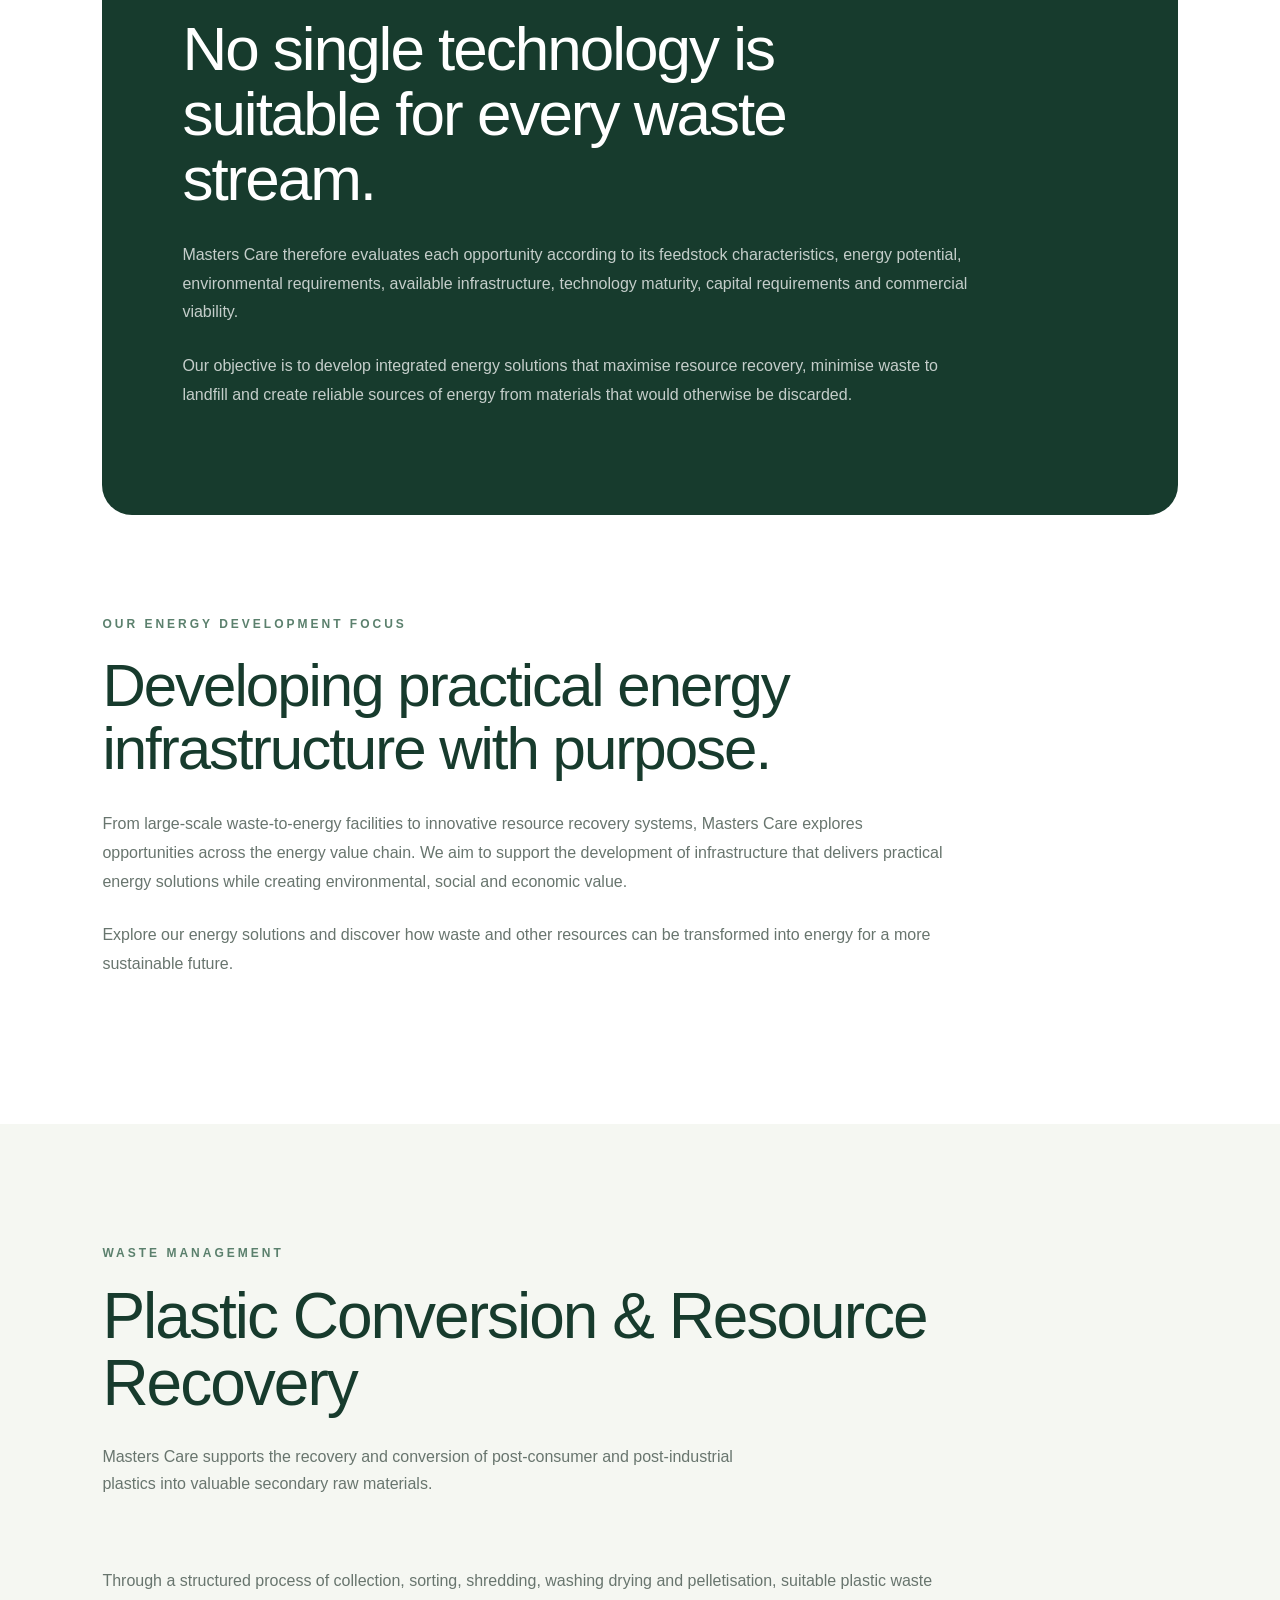
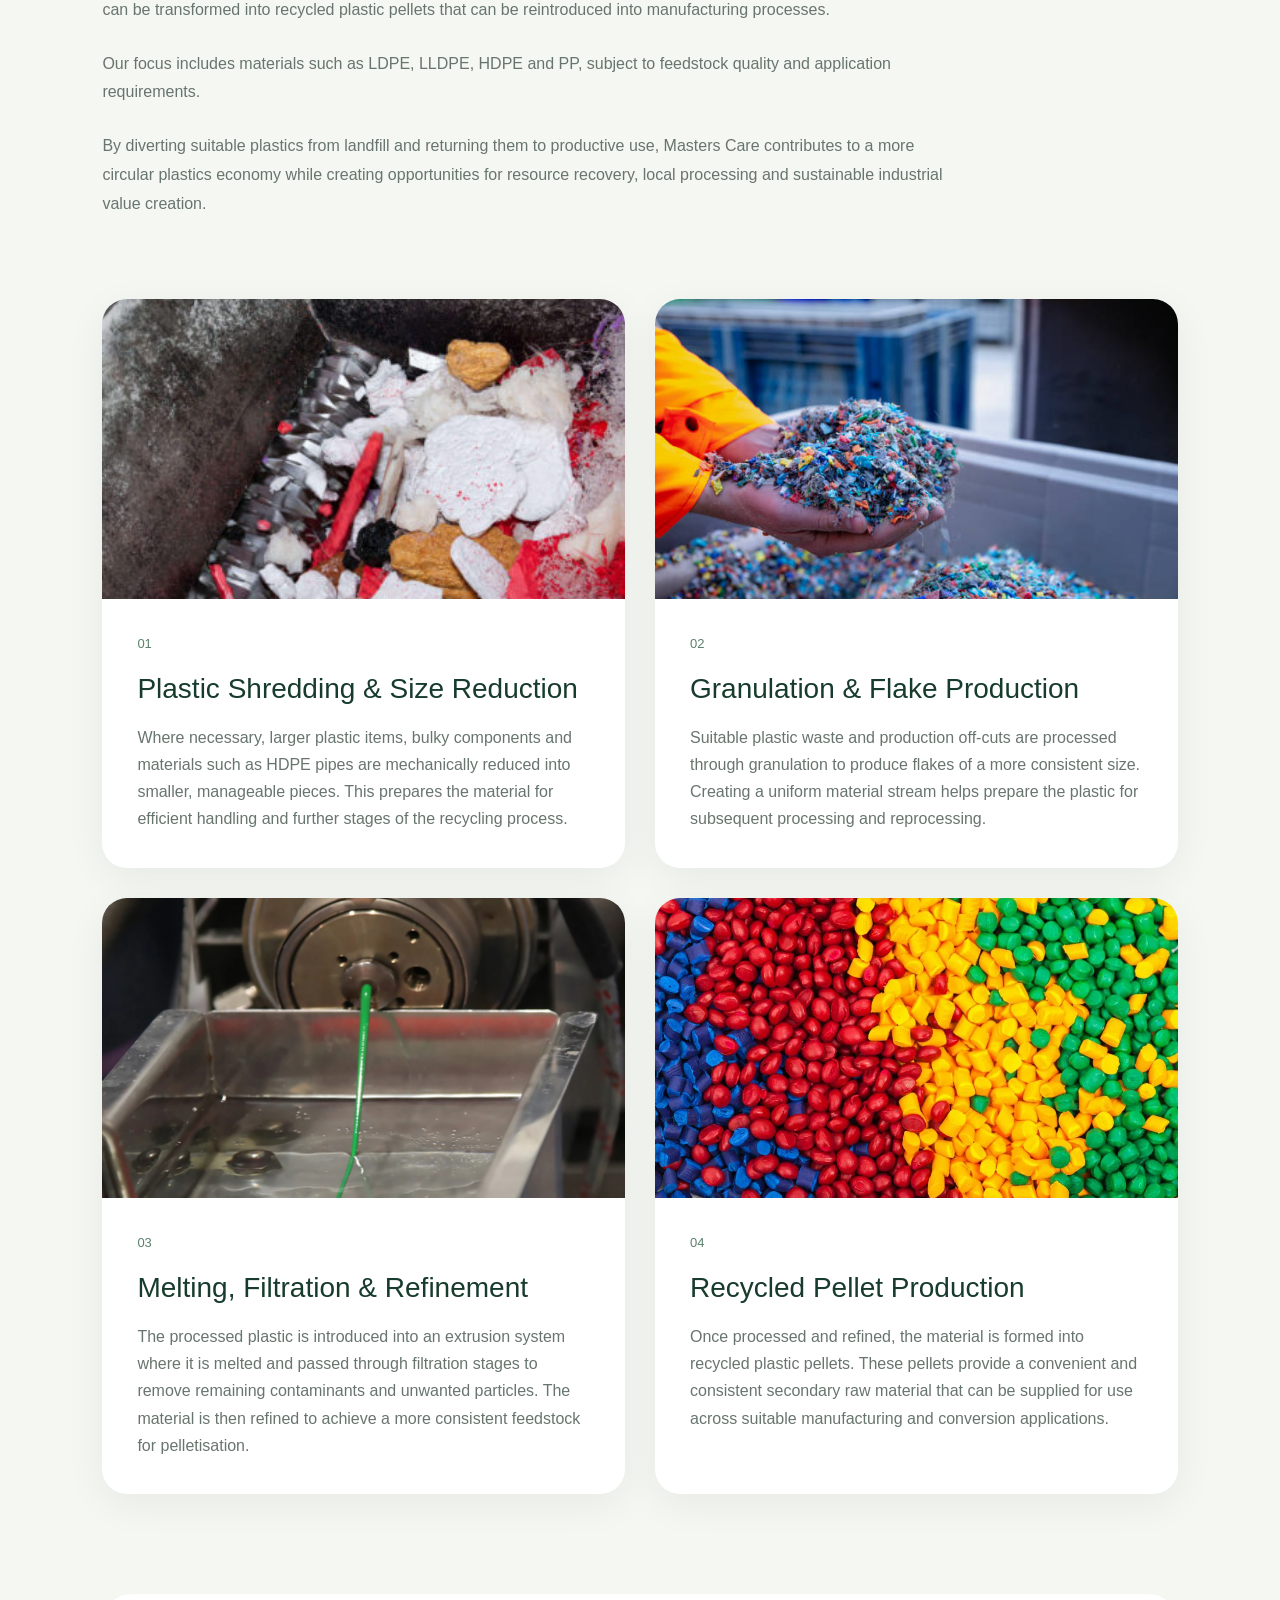
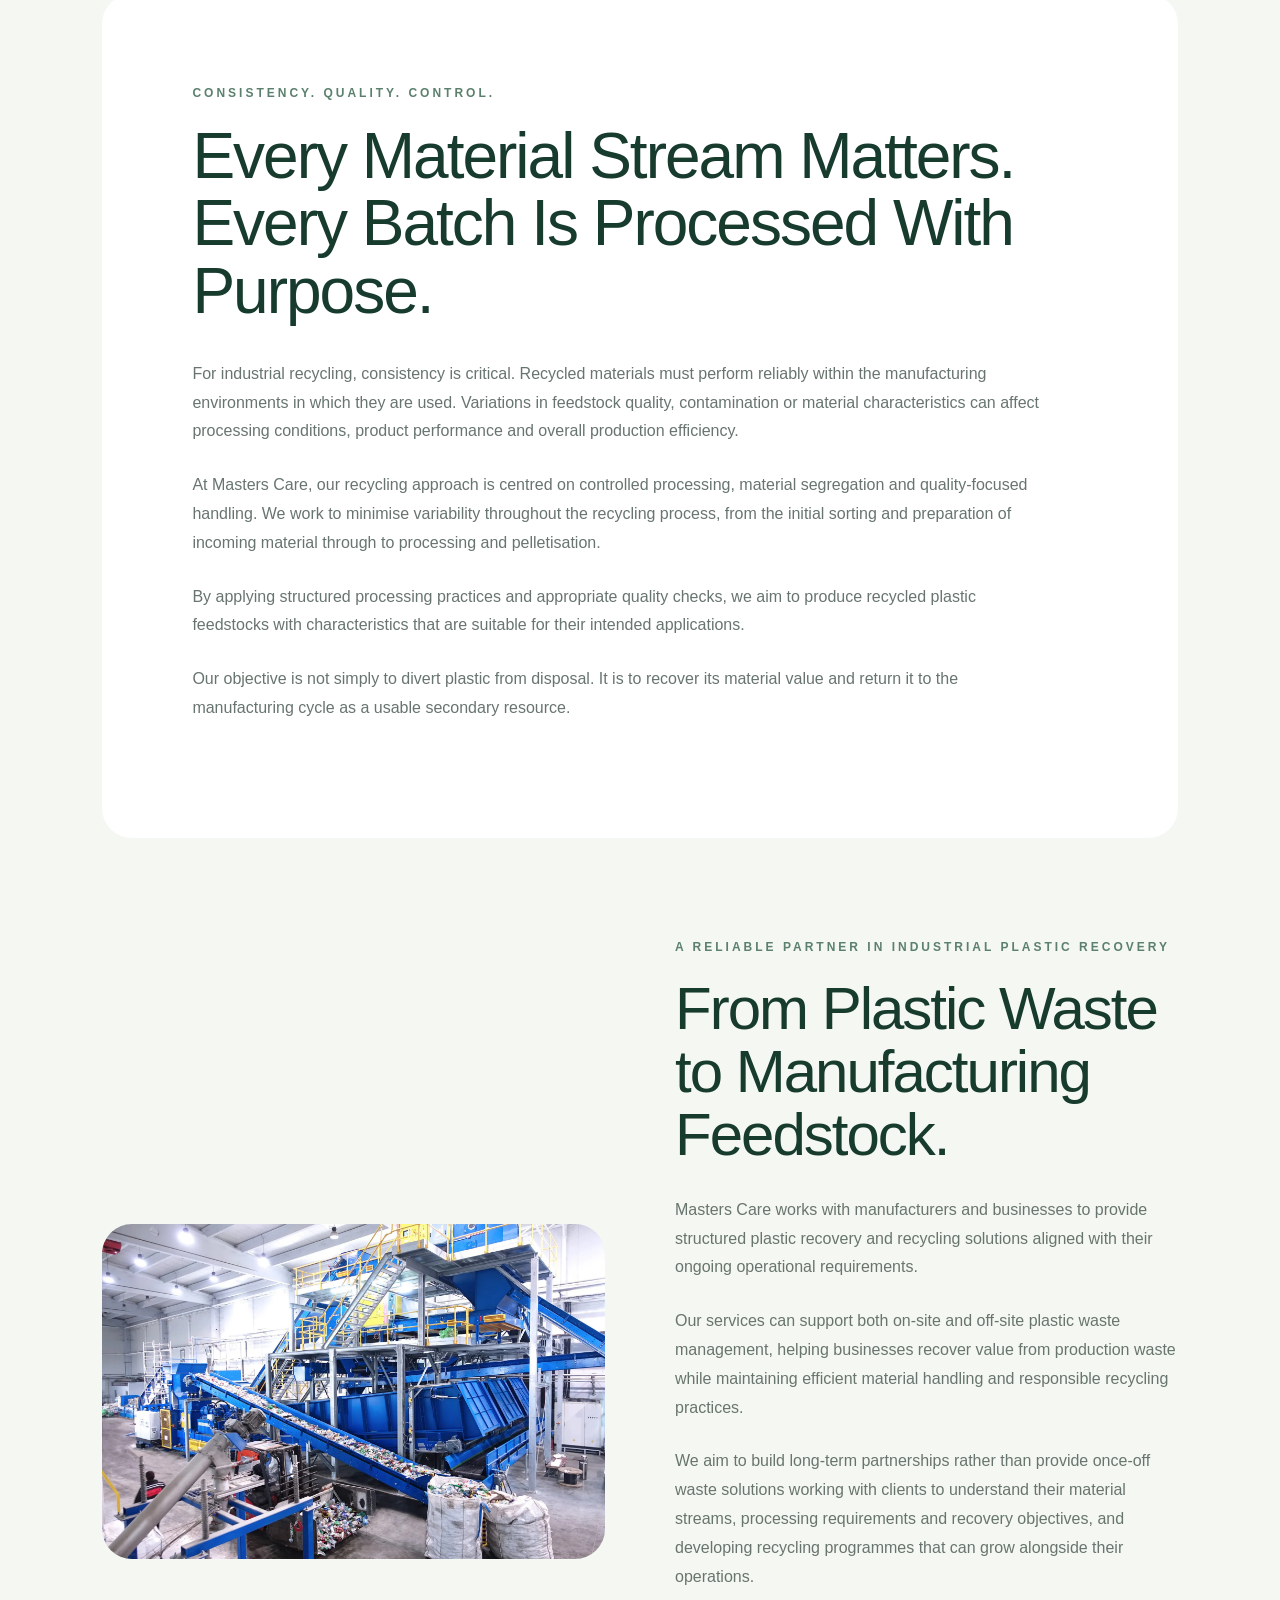
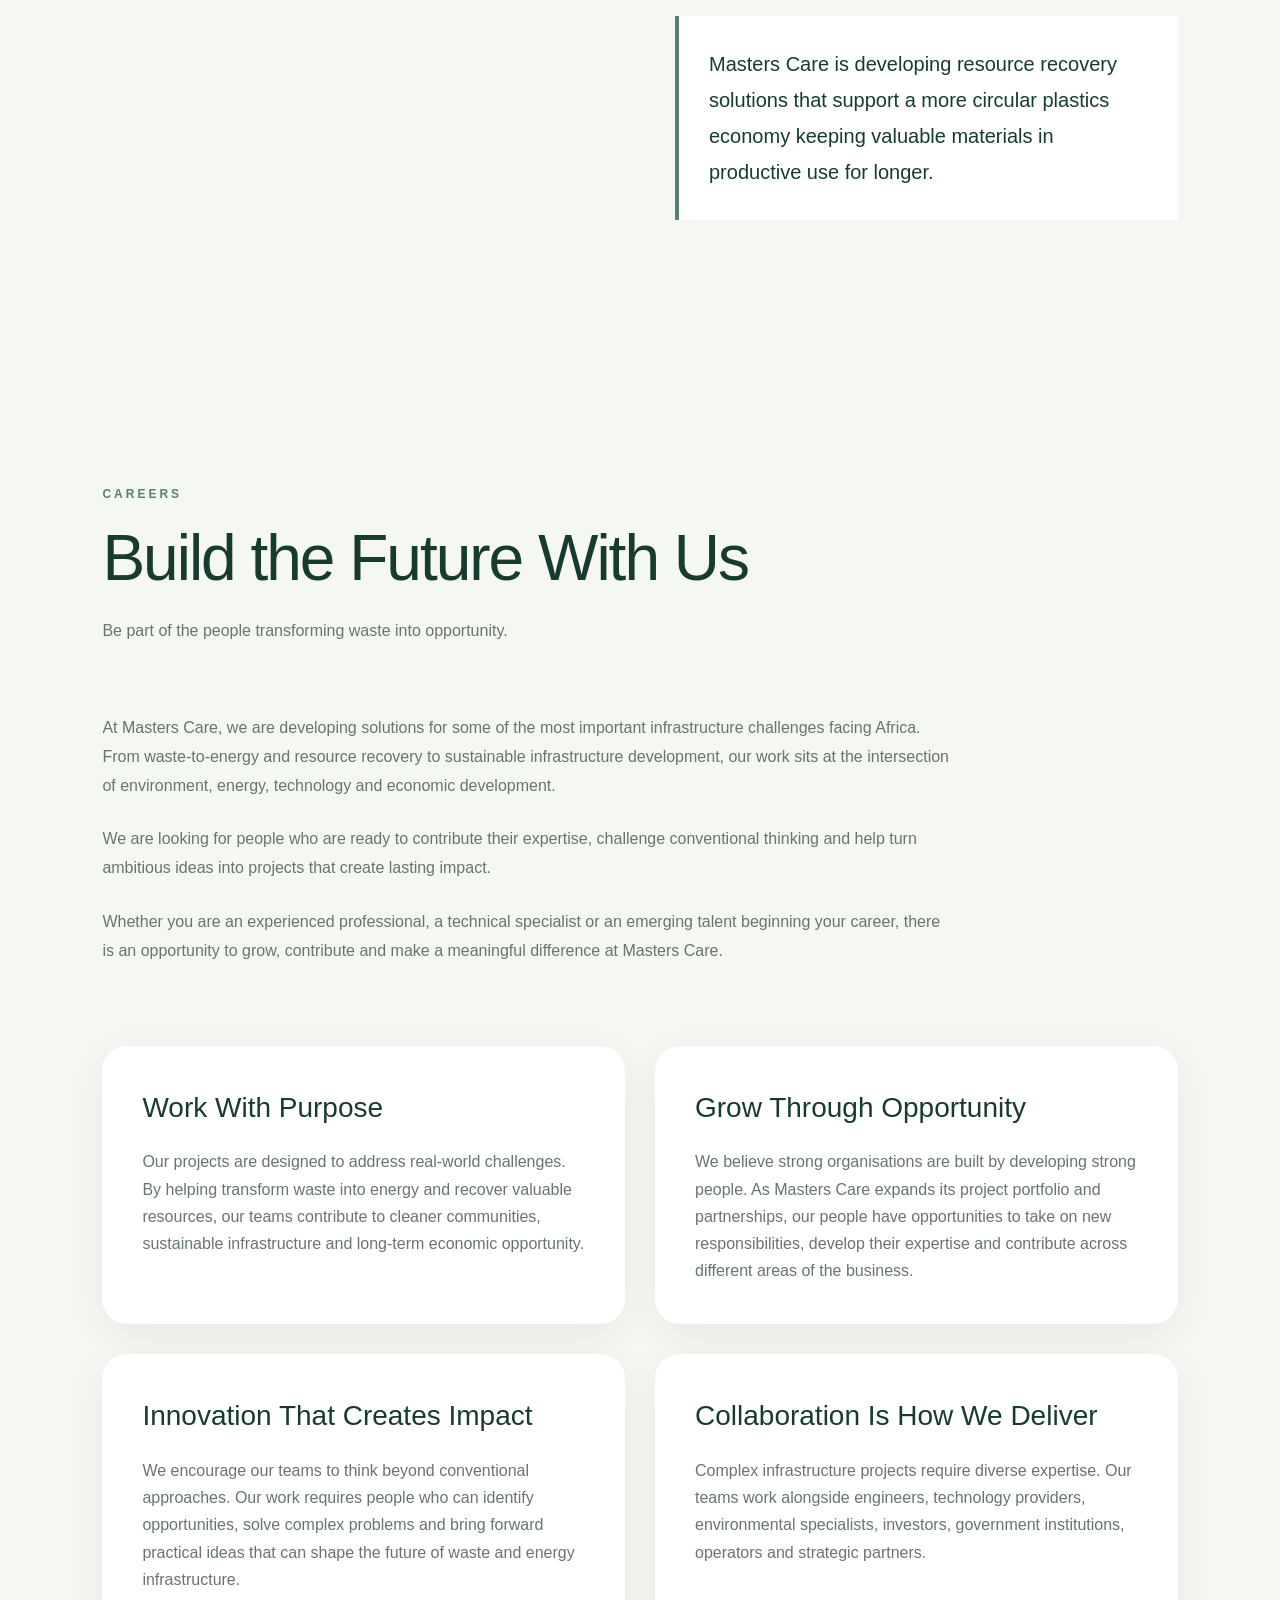
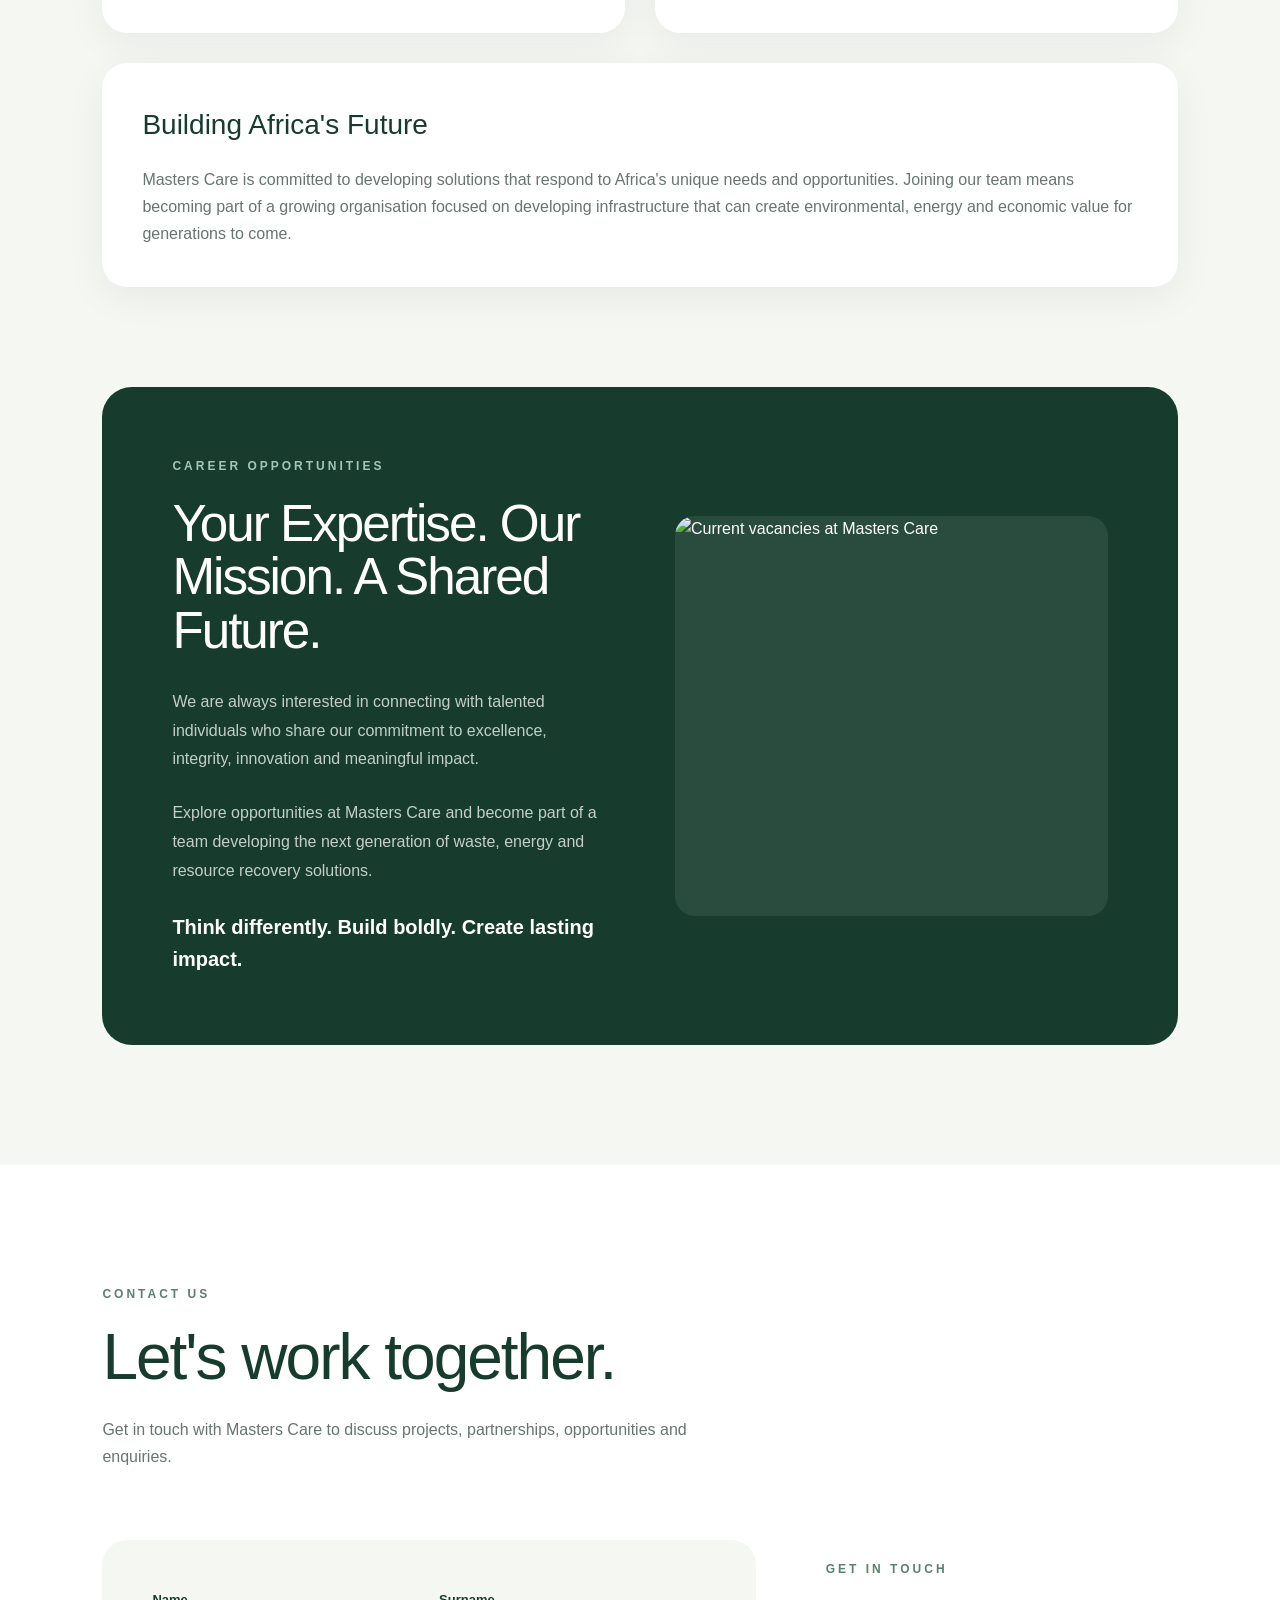
==== commit 7dec92d4: "Contact Logo Update to Company Logo" ====
--- a/index.html
+++ b/index.html
@@ -1543,10 +1543,10 @@
                 <p class="section-label">
                     GET IN TOUCH
                 </p>
-
-                <h3>
-                    Masters Care
-                </h3>
+            <div class="contact-logo">
+                     <img src="images/masterscarelogo.png" alt="Masters Care">
+                  </div>
+                
 
                 <!--
                     CLIENT CONTACT DETAILS TO BE ADDED LATER
--- a/css/style.css
+++ b/css/style.css
@@ -320,7 +320,7 @@
 
     overflow: hidden;
 
-    background-image: url("../images/masterscare_heroImage.jpeg");
+    background-image: url("../images/mastercare_heroImage.jpeg");
     background-size: cover;
     background-position: center;
     background-repeat: no-repeat;
@@ -1310,7 +1310,19 @@
 
     cursor: pointer;
 }
-
+/* =========================================================
+CONTACT LOGO
+========================================================= */
+
+.contact-logo {
+    margin-bottom: 30px;
+}
+
+.contact-logo img {
+    width: 180px;
+    height: auto;
+    display: block;
+}
 
 /* CONTACT DETAILS */
 
